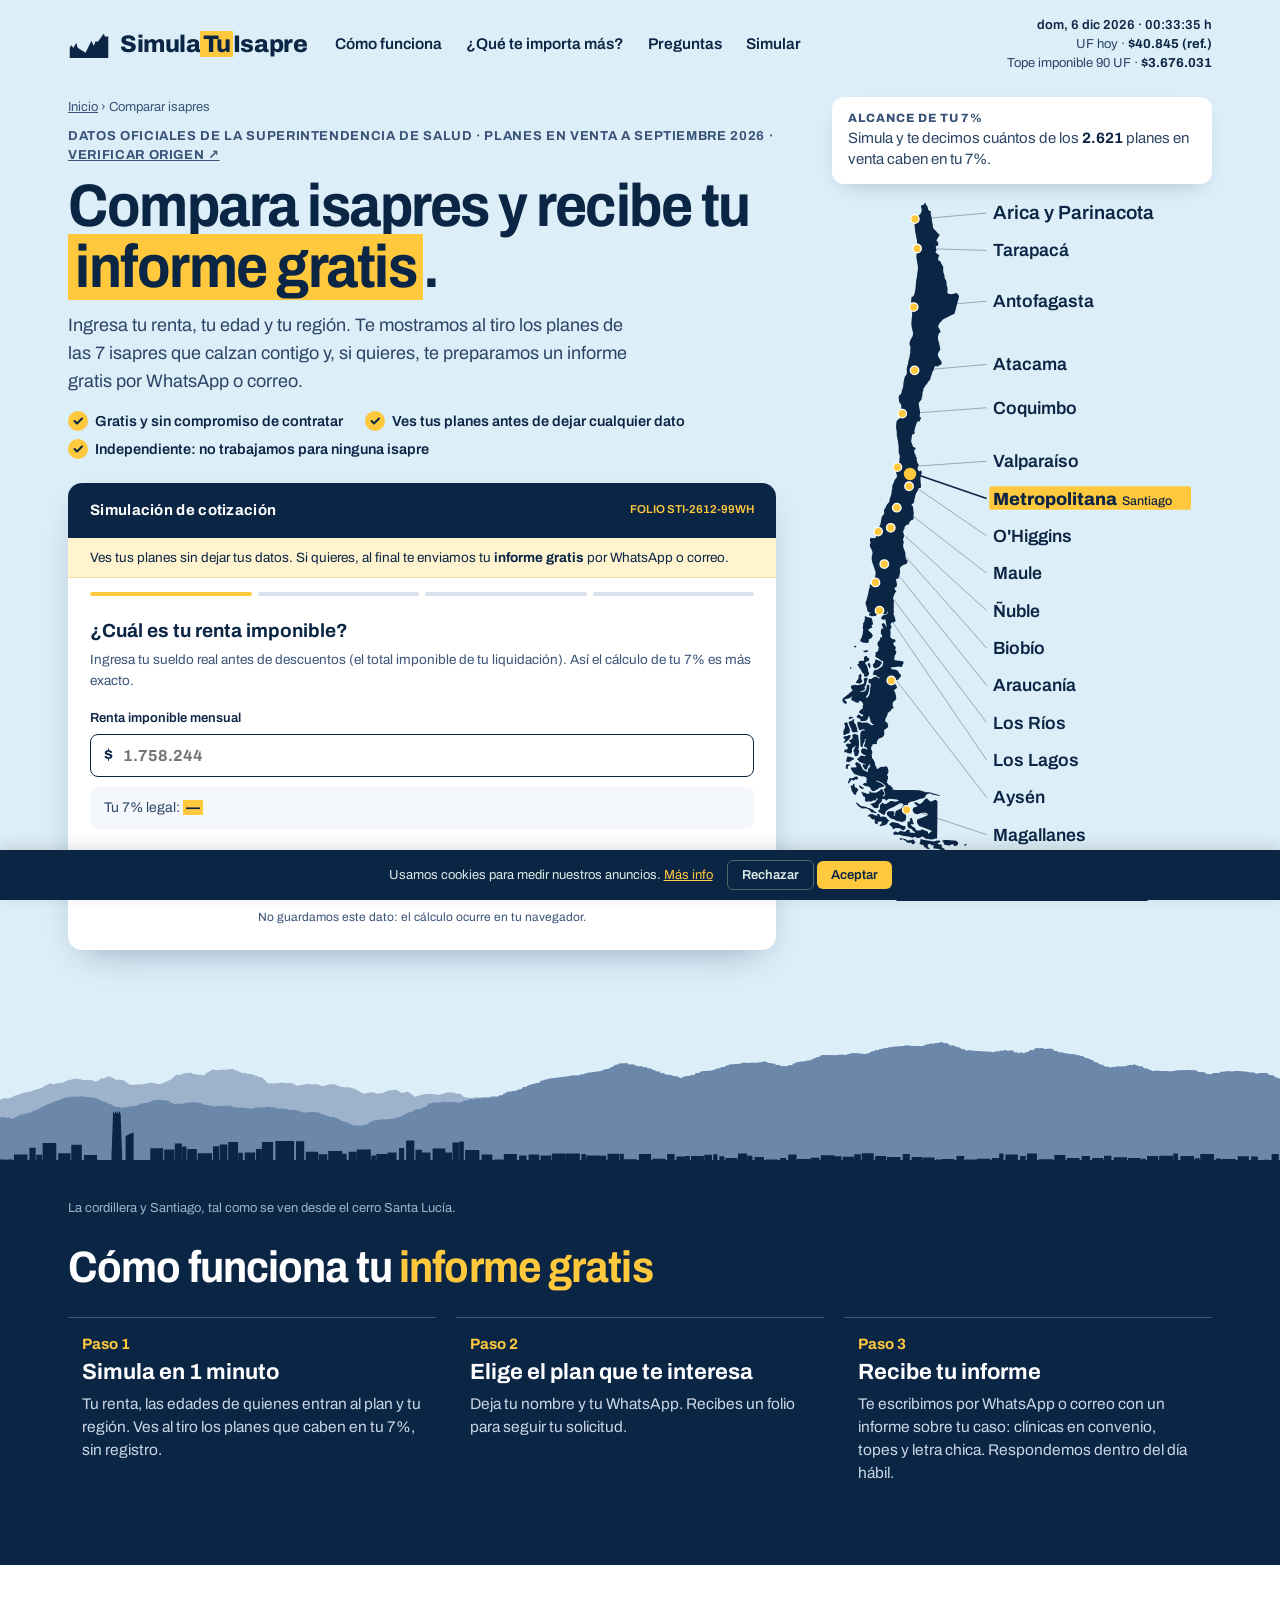
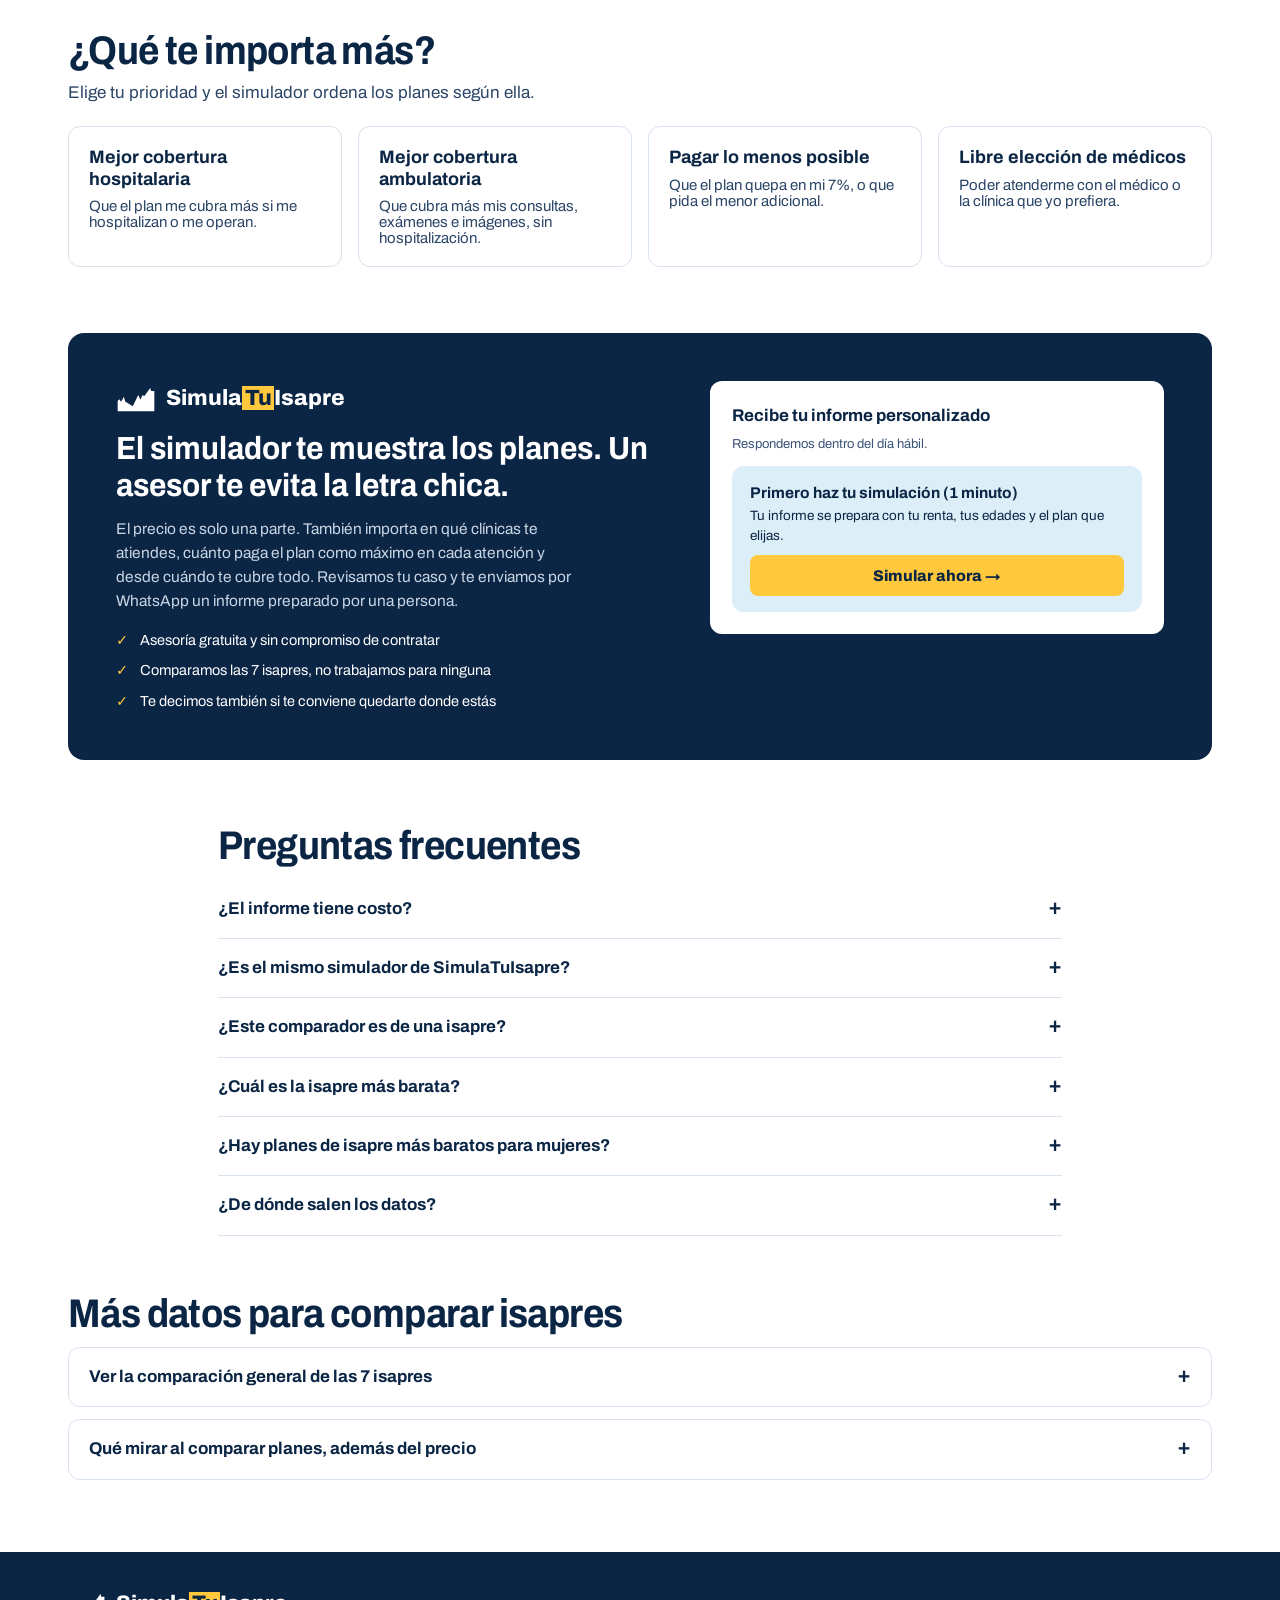
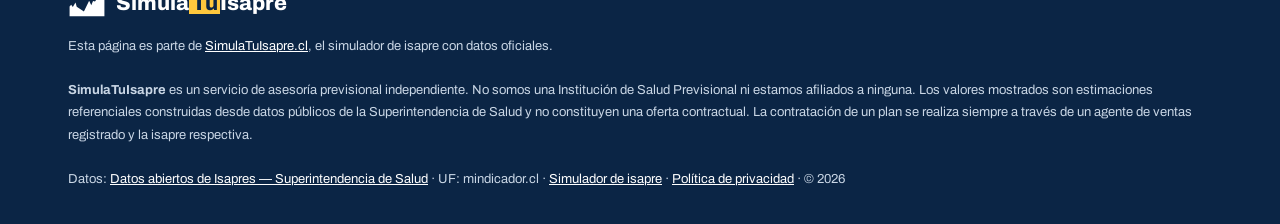
==== comparar-isapres/index.html @ 29fcbd52 "Add files via upload" ====
<!DOCTYPE html>
<html lang="es-CL">
<head>
<meta charset="UTF-8">
<meta name="viewport" content="width=device-width, initial-scale=1.0">
<title>Compara isapres y cotiza gratis: planes con tu sueldo real</title>
<meta name="description" content="Compara las 7 isapres en 1 minuto: ingresa tu renta, edad y región y ve al tiro tus planes, sin dejar tus datos. Si quieres, te enviamos un informe gratis.">
<meta name="robots" content="index, follow, max-image-preview:large">
<link rel="canonical" href="https://www.simulatuisapre.cl/comparar-isapres/">
<meta name="theme-color" content="#0B2545">
<link rel="icon" href="/favicon.ico?v=3" sizes="48x48">
<link rel="icon" type="image/svg+xml" href="/favicon.svg?v=3">
<link rel="icon" type="image/png" sizes="192x192" href="/icon-192.png?v=3">
<link rel="apple-touch-icon" href="/apple-touch-icon.png?v=3">
<link rel="manifest" href="/site.webmanifest">
<meta property="og:type" content="website">
<meta property="og:locale" content="es_CL">
<meta property="og:site_name" content="SimulaTuIsapre">
<meta property="og:url" content="https://www.simulatuisapre.cl/comparar-isapres/">
<meta property="og:title" content="Compara isapres y recibe tu informe gratis">
<meta property="og:description" content="Compara los planes de las 7 isapres con tu edad, región y renta. Informe gratis y sin compromiso, con datos oficiales de la Superintendencia de Salud.">
<meta property="og:image" content="https://www.simulatuisapre.cl/simulatuisapre-marca.png?v=7">
<meta property="og:image:width" content="1200">
<meta property="og:image:height" content="630">
<meta name="twitter:card" content="summary_large_image">
<meta name="twitter:title" content="Compara isapres y recibe tu informe gratis">
<meta name="twitter:description" content="Compara los planes de las 7 isapres con tu edad, región y renta. Informe gratis y sin compromiso, con datos oficiales de la Superintendencia de Salud.">
<meta name="twitter:image" content="https://www.simulatuisapre.cl/simulatuisapre-marca.png?v=7">
<script type="application/ld+json">{"@context":"https://schema.org","@graph":[
{"@type":"BreadcrumbList","itemListElement":[{"@type":"ListItem","position":1,"name":"Inicio","item":"https://www.simulatuisapre.cl/"},{"@type":"ListItem","position":2,"name":"Comparar isapres","item":"https://www.simulatuisapre.cl/comparar-isapres/"}]},
{"@type":"WebPage","name":"Compara isapres y recibe tu informe gratis","url":"https://www.simulatuisapre.cl/comparar-isapres/","inLanguage":"es-CL","datePublished":"2026-11-08","dateModified":"2026-11-08","isPartOf":{"@id":"https://www.simulatuisapre.cl/#web"},"publisher":{"@id":"https://www.simulatuisapre.cl/#org"}},
{"@type":"FAQPage","mainEntity":[{"@type": "Question", "name": "¿Es el mismo simulador de SimulaTuIsapre?", "acceptedAnswer": {"@type": "Answer", "text": "Sí. Esta página es parte de SimulaTuIsapre.cl y usa el mismo simulador, con los mismos datos oficiales. Puedes simular aquí mismo y pedir tu informe gratis."}}, {"@type": "Question", "name": "¿El informe tiene costo?", "acceptedAnswer": {"@type": "Answer", "text": "No. El informe y la asesoría son gratis y sin compromiso de contratar. También te decimos si te conviene quedarte en tu plan actual."}},{"@type": "Question", "name": "¿Este comparador es de una isapre?", "acceptedAnswer": {"@type": "Answer", "text": "No. Es un comparador independiente y ninguna isapre paga por aparecer mejor posicionada."}},{"@type": "Question", "name": "¿Cuál es la isapre más barata?", "acceptedAnswer": {"@type": "Answer", "text": "Depende de tu edad, tu grupo familiar y tu región. Por ley siempre pagas al menos tu 7%: lo útil es comparar qué plan te da más por ese monto, y eso lo calcula el simulador."}},{"@type": "Question", "name": "¿Hay planes de isapre más baratos para mujeres?", "acceptedAnswer": {"@type": "Answer", "text": "No. Desde abril de 2020, los planes nuevos usan una tabla de factores única que no distingue por sexo: una mujer y un hombre de la misma edad pagan lo mismo por el mismo plan (Circular IF/N°343, Superintendencia de Salud). Por eso el simulador no te pregunta tu sexo."}},{"@type": "Question", "name": "¿De dónde salen los datos?", "acceptedAnswer": {"@type": "Answer", "text": "De los datos abiertos de la Superintendencia de Salud. Solo contamos los planes individuales que hoy están en venta en las 7 isapres abiertas, y se actualizan solos una vez al mes."}}]}]}</script>
<link rel="preconnect" href="https://fonts.googleapis.com">
<link rel="preconnect" href="https://fonts.gstatic.com" crossorigin>
<link href="https://fonts.googleapis.com/css2?family=Archivo:wdth,wght@75..125,400..800&display=swap" rel="stylesheet">
<link rel="stylesheet" href="/simulador.css">
<style>
:root{
  --tinta:#0B2545; --papel:#F4F8FC; --linea:#D6E2EE; --verde:#0B2545; --verde-osc:#06172E;
  --sello:#6E4E00; --sello-bg:#FFF4CF; --gris:#3A5478; --ticket:#FFFFFF;
  --cielo:#DCEEF8; --sol:#FFC83D; --txt2:#2B4566;
  --mono:'Archivo',system-ui,sans-serif; --sans:'Archivo',system-ui,sans-serif; --disp:'Archivo',system-ui,sans-serif;
}
*{box-sizing:border-box;margin:0;padding:0}
html{scroll-behavior:smooth}
@media(prefers-reduced-motion:reduce){html{scroll-behavior:auto}*{transition:none!important}}
body{font-family:var(--sans);background:#fff;color:var(--tinta);line-height:1.55;font-size:16px;font-variant-numeric:tabular-nums}
a{color:var(--tinta)}
button{font-family:inherit;cursor:pointer}
:focus-visible{outline:3px solid var(--sol);outline-offset:2px;border-radius:4px}
mark{background:var(--sol);color:inherit;padding:0 .12em;box-decoration-break:clone;-webkit-box-decoration-break:clone}
.envoltura{max-width:1200px;margin:0 auto;padding:0 28px}
@media(max-width:600px){.envoltura{padding:0 18px}}

/* Cabecera */
.cielo{background:var(--cielo)}
header.top{display:flex;align-items:center;justify-content:space-between;gap:12px 28px;flex-wrap:wrap;padding-top:16px;padding-bottom:10px}
.logo{display:flex;align-items:center;gap:10px;text-decoration:none;color:var(--tinta);font-weight:800;font-size:24px;letter-spacing:-.02em}
.logo svg{width:42px;height:32px;flex:none}
.logo mark{padding:0 .1em}
nav.menu{display:flex;gap:24px;font-size:15.5px;font-weight:600}
nav.menu a{text-decoration:none}
nav.menu a:hover{text-decoration:underline;text-underline-offset:4px}
.uf-hoy{font-size:13px;color:var(--txt2);text-align:right;line-height:1.45}
.uf-hoy b{color:var(--tinta);font-weight:700}
@media(max-width:1100px){nav.menu{display:none}}
@media(max-width:520px){header.top{flex-wrap:nowrap;gap:8px}.logo{font-size:17px;gap:6px;flex:none}.logo svg{width:28px;height:21px}.uf-hoy{font-size:10.5px;white-space:nowrap;margin-left:auto;line-height:1.4}}

/* Portada de la página */
.hero{display:grid;grid-template-columns:minmax(0,1fr) 380px;grid-template-areas:"txt mapa" "sim mapa";gap:22px 56px;padding-top:14px;padding-bottom:10px;align-items:start}
.h-txt{grid-area:txt}.h-sim{grid-area:sim}.h-mapa{grid-area:mapa}
@media(max-width:900px){.hero{grid-template-columns:1fr;grid-template-areas:"txt" "sim" "mapa";gap:22px}}
.migas{font-size:13px;color:var(--gris);margin-bottom:10px}.migas a{color:var(--gris)}
.dato{font-size:13px;font-weight:700;letter-spacing:.05em;text-transform:uppercase;color:var(--gris);line-height:1.5}
.dato a{color:var(--gris)}
.hero h1{font-weight:700;font-stretch:90%;font-size:clamp(36px,5.2vw,60px);line-height:1.02;letter-spacing:-.025em;margin-top:10px}
.hero .sub{margin-top:14px;font-size:18px;color:var(--txt2);max-width:58ch}
.puntos{margin-top:14px;display:flex;flex-wrap:wrap;gap:6px 22px;font-size:14.5px;font-weight:600}
.puntos li{list-style:none;display:flex;gap:7px;align-items:center}
.puntos li::before{content:"";width:20px;height:20px;flex:none;border-radius:50%;background:var(--sol) no-repeat center/12px url("data:image/svg+xml,%3Csvg xmlns='http://www.w3.org/2000/svg' viewBox='0 0 24 24' fill='none' stroke='%230B2545' stroke-width='4' stroke-linecap='round' stroke-linejoin='round'%3E%3Cpath d='M5 12l5 5L20 7'/%3E%3C/svg%3E")}

/* Mapa */
.h-mapa{display:flex;flex-direction:column;gap:14px}
.mapa{display:block;width:100%;height:auto}
.mapa text{font-size:27px;font-weight:600;fill:var(--tinta)}
.mapa .ld{fill:none;stroke:var(--tinta);stroke-width:1.5;stroke-opacity:.35}
.mapa .dt{fill:var(--sol);stroke:#fff;stroke-width:2}
.mapa .mk{fill:var(--sol);opacity:0}
.mreg{cursor:pointer}
.mreg.on text{font-weight:800}
.mreg.on .mk{opacity:1}
.mreg.on .ld{stroke-opacity:1;stroke-width:2.5}
.mreg.on .dt{r:11;stroke:var(--tinta);stroke-width:3}
.mreg:focus{outline:none}.mreg:focus-visible .mk{opacity:1;fill:none;stroke:var(--tinta);stroke-width:3}
.mapa-pie{font:inherit;font-size:14px;font-weight:700;color:var(--tinta);text-align:center;background:none;border:0;cursor:pointer;display:block;margin:0 auto;padding:8px 14px;border-radius:999px;text-decoration:underline;text-underline-offset:4px;transition:background .15s ease,box-shadow .15s ease}
.mapa-pie:hover,.mapa-pie:focus-visible{background:var(--sol);box-shadow:0 0 0 4px rgba(255,200,61,.45);text-decoration:none}
@media(max-width:900px){.h-mapa{max-width:440px;width:100%;margin:6px auto 0}}

/* Alcance de tu 7% */
.alcance{width:100%;text-align:left;background:#fff;border:0;border-radius:12px;padding:14px 16px;display:flex;flex-direction:column;gap:3px;box-shadow:0 8px 22px -12px rgba(11,37,69,.35);color:var(--tinta);transition:transform .15s ease}
.alcance:hover{transform:translateY(-2px)}
.alcance small{font-size:12px;font-weight:800;letter-spacing:.08em;text-transform:uppercase;color:var(--gris)}
.alcance span{font-size:15px;line-height:1.4;color:var(--txt2)}
.alcance strong{color:var(--tinta)}
.alcance .grande{display:block;margin:2px 0 2px;font-size:30px;font-weight:800;line-height:1.1;color:var(--tinta)}
.alcance .grande mark{padding:0 .15em}

/* Simulador (archivo compartido): solo se le cambia la apariencia en esta página */
.ficha{border:0;box-shadow:0 14px 34px -16px rgba(11,37,69,.4);transition:transform .2s ease, box-shadow .2s ease}
.ficha:hover,.ficha:focus-within,.ficha.atencion{transform:translateY(-3px);box-shadow:0 0 0 3px var(--sol),0 20px 44px -18px rgba(11,37,69,.45)}
.ficha-head{background:var(--tinta)}
.ficha-head .folio{color:var(--sol);font-weight:600}
.aviso-informe{background:var(--sello-bg)!important;border-bottom-color:#F1DFA6!important}
.paso-dot.on{background:var(--sol)}
.ficha-body h2{font-size:19px}
input[type=text],input[type=tel],input[type=email],select{border-color:#B9CCE0}
input:focus,select:focus{border-color:var(--tinta);box-shadow:0 0 0 3px rgba(255,200,61,.6)}
.monto-input .peso{color:var(--tinta);font-weight:700}
.monto-input input{font-weight:700}
.calc-7{background:var(--papel);border:0;color:var(--txt2);font-size:14px}
.calc-7 b{color:var(--tinta);background:var(--sol);padding:0 .2em;font-weight:800}
.chip{border-color:#B9CCE0}
.guia-sim{display:none;margin:12px 22px 0;background:var(--sol);color:var(--tinta);font-weight:700;font-size:14.5px;border-radius:999px;padding:7px 14px}
.guia-sim.ver{display:block}
@keyframes latido{0%{box-shadow:0 0 0 16px rgba(255,200,61,0)}65%{box-shadow:0 0 0 2px rgba(255,200,61,.95)}100%{box-shadow:0 0 0 0 rgba(255,200,61,0)}}
.ficha .paso:not(.oculto) .btn-verde{animation:latido 1.8s ease-in-out infinite}
@media(hover:hover){.ficha .paso:not(.oculto) .btn-verde:hover{animation:none;box-shadow:0 0 0 4px var(--sol)}}

/* Todo lo que se puede tocar reacciona al pasar el mouse */
input[type=text],input[type=tel],input[type=email],select{transition:border-color .15s ease, box-shadow .15s ease, background .15s ease}
input[type=text]:hover,input[type=tel]:hover,input[type=email]:hover,select:hover{border-color:var(--tinta);background:#FFFBEA;box-shadow:0 0 0 3px rgba(255,200,61,.55)}
.chip{transition:background .15s ease, border-color .15s ease, transform .15s ease, box-shadow .15s ease}
.chip:hover{border-color:var(--tinta);background:#FFF4CF;transform:translateY(-2px);box-shadow:0 0 0 3px rgba(255,200,61,.55)}
.chip.on:hover{background:var(--tinta);color:#fff}
.btn{transition:transform .15s ease, box-shadow .15s ease, background .15s ease}
.btn:hover{transform:translateY(-2px)}
.btn-fantasma:hover{border-color:var(--tinta);color:var(--tinta);background:#FFF4CF}
.carga-row button:hover{background:#FDECEA;border-radius:6px}

/* Resultados */
#resultados{max-width:1200px;padding:8px 28px 40px}
.res-head h2{font-weight:700;font-stretch:90%}
.ticket{border-color:#C9D9EA}
.ticket{transition:transform .2s ease, box-shadow .2s ease}
.ticket:hover{transform:translateY(-4px);box-shadow:0 18px 40px -18px rgba(11,37,69,.45)}
.ticket.destacado{border:2px solid var(--tinta);box-shadow:0 0 0 4px var(--sol),0 18px 40px -16px rgba(11,37,69,.5)}
@keyframes realce{0%,100%{box-shadow:0 0 0 4px var(--sol),0 18px 40px -16px rgba(11,37,69,.5)}50%{box-shadow:0 0 0 11px rgba(255,200,61,.55),0 18px 40px -16px rgba(11,37,69,.5)}}
.ticket.destacado{animation:realce 1.6s ease-in-out 3}
.ticket.destacado .badge-top{font-size:12.5px;padding:5px 14px;box-shadow:0 2px 0 var(--tinta)}
.tk-cta .btn:hover{box-shadow:0 0 0 4px var(--sol)}
.ticket.destacado .tk-cta .btn{animation:latido 1.8s ease-in-out infinite}
.lead-form .btn-verde{animation:latido 1.8s ease-in-out infinite}
@media(hover:hover){.lead-form .btn-verde:hover,.sin-sim .btn-sim:hover{animation:none;box-shadow:0 0 0 4px var(--sol);transform:translateY(-2px)}}
.sin-sim .btn-sim{transition:transform .15s ease, box-shadow .15s ease}
.asesoria .marca-informe{display:flex;align-items:center;gap:10px;font-size:22px;font-weight:800;color:#fff;margin-bottom:16px}
.asesoria .marca-informe svg{width:40px;height:30px;flex:none}
.asesoria .marca-informe mark{color:var(--tinta)}
.ticket .badge-top{background:var(--sol);color:var(--tinta)}
.tag-7.dentro{background:var(--cielo);color:var(--tinta)}
.tk-precio .clp{font-weight:800}
.cordillera{display:block;width:100%;height:200px;margin-top:26px}
@media(max-width:600px){.cordillera{height:130px}}

/* Cómo funciona */
.azul{background:var(--tinta);color:#fff}
.azul .envoltura{padding-top:12px;padding-bottom:64px}
.foto-pie{font-size:13px;color:#9FB4CC}
.azul h2{font-weight:700;font-stretch:90%;font-size:clamp(30px,4vw,44px);line-height:1.05;letter-spacing:-.02em;margin-top:26px}
.azul h2 span{color:var(--sol)}
.como{display:grid;grid-template-columns:repeat(3,minmax(0,1fr));gap:20px;margin-top:26px}
@media(max-width:820px){.como{grid-template-columns:1fr;gap:6px}}
.como button{background:transparent;border:0;border-top:1px solid #3A5A82;color:#fff;text-align:left;padding:18px 14px 16px;border-radius:0 0 10px 10px;display:flex;flex-direction:column;gap:8px;transition:background .15s ease, transform .15s ease}
.como button:hover{background:rgba(255,255,255,.07);transform:translateY(-3px)}
.como button:hover b{text-decoration:underline;text-underline-offset:4px}
.como i{font-style:normal;font-size:15px;font-weight:700;color:var(--sol)}
.como b{font-size:22px}
.como p{font-size:15.5px;line-height:1.5;color:#C9D6E5}

/* Bloques */
.bloque{padding-top:64px;padding-bottom:10px}
.bloque h2,.faq h2,.mas h2{font-weight:700;font-stretch:90%;font-size:clamp(28px,3.4vw,40px);line-height:1.08;letter-spacing:-.015em}
.bloque .intro{color:var(--txt2);font-size:17px;margin-top:8px;margin-bottom:20px}
.prios{display:grid;grid-template-columns:repeat(4,minmax(0,1fr));gap:16px}
@media(max-width:980px){.prios{grid-template-columns:repeat(2,minmax(0,1fr))}}
@media(max-width:520px){.prios{grid-template-columns:1fr}}
.pr{background:#fff;border:1px solid var(--linea);border-radius:12px;padding:20px;text-align:left;color:var(--tinta);font-size:15px;display:flex;flex-direction:column;gap:8px;transition:border-color .15s, transform .15s}
.pr{cursor:pointer}
.pr:hover{border-color:var(--tinta);transform:translateY(-3px);box-shadow:0 0 0 3px rgba(255,200,61,.6),0 12px 26px -14px rgba(11,37,69,.4)}
.pr[aria-pressed="true"]{background:var(--tinta);border-color:var(--tinta);color:#fff}
.pr[aria-pressed="true"] span{color:#C9D6E5}
.pr b{font-size:18px;line-height:1.2}
.pr span{font-size:15px;color:var(--txt2)}
.asesoria{max-width:1200px;padding:0 28px;margin:56px auto 64px}
.asesoria-card{background:var(--tinta);color:#fff;align-items:start}
.asesoria h2{font-weight:700;font-stretch:92%}
.asesoria p{color:#C9D6E5}
.asesoria li::before{color:var(--sol)}
.sin-sim{background:var(--cielo);border:0;border-radius:12px;padding:16px 18px;color:var(--tinta)}
.sin-sim b{font-size:15.5px}
.sin-sim .btn-sim{background:var(--sol);color:var(--tinta);font-weight:800;animation:latido 1.8s ease-in-out infinite;font-size:15.5px;padding:12px 14px}
.sin-sim .btn-sim:hover{background:var(--sol)}
.folio-box{border-color:var(--tinta)}
.btn-link{color:var(--tinta)}
.faq{max-width:900px;margin:0 auto 56px;padding:0 28px}
.faq h2{margin-bottom:12px}
details{border-bottom:1px solid var(--linea);padding:16px 0}
summary{font-weight:700;font-size:17px;cursor:pointer;list-style:none;display:flex;justify-content:space-between;gap:12px}
summary::-webkit-details-marker{display:none}
summary::after{content:"+";color:var(--tinta);font-size:22px;line-height:1}
details[open] summary::after{content:"–"}
details p{margin-top:10px;font-size:15.5px;color:var(--txt2);max-width:70ch}
.mas{max-width:1200px;margin:0 auto 72px;padding:0 28px}
.mas details{background:#fff;border:1px solid var(--linea);border-radius:12px;padding:16px 20px;margin-top:12px}
.mas details[open] summary{margin-bottom:12px}
.mas details p{max-width:none}
.tabla-wrap{overflow-x:auto;border:1px solid var(--linea);border-radius:10px}
.tabla-wrap table{border-collapse:collapse;width:100%;min-width:760px;font-size:15px}
.tabla-wrap th,.tabla-wrap td{padding:12px 13px;text-align:left;border-bottom:1px solid var(--linea);vertical-align:top}
.tabla-wrap thead th{font-size:12px;font-weight:700;letter-spacing:.05em;text-transform:uppercase;color:var(--gris);background:var(--papel)}
.tabla-wrap tbody th{font-weight:700;position:sticky;left:0;background:#fff;z-index:1}
.tabla-wrap thead th:first-child{position:sticky;left:0;z-index:2}
.tabla-wrap tbody tr:last-child th,.tabla-wrap tbody tr:last-child td{border-bottom:0}
.tabla-wrap td.num{white-space:nowrap;font-weight:600}
.tabla-wrap td[data-k=tipos]{font-size:13.5px;color:var(--txt2)}
.t-clp{display:block;font-size:12px;color:var(--gris);font-weight:500}
.nota{font-size:14px;color:var(--gris);margin-top:12px}
.aviso-7{background:var(--sello-bg);color:var(--tinta);border-radius:10px;padding:12px 14px;font-size:14.5px;margin-top:14px}
.verifica{margin-top:18px;padding-top:16px;border-top:1px dashed var(--linea)}
.verifica-btns{margin:12px 0 4px;display:flex;flex-wrap:wrap;gap:10px;align-items:center}
.btn-csv{background:var(--tinta);color:#fff;border:0;border-radius:9px;padding:11px 16px;font-weight:700;font-size:15px}
.btn-fuente{font-weight:700;font-size:15px;text-decoration:none;border:2px solid var(--tinta);border-radius:9px;padding:9px 14px}
.criterios{display:grid;grid-template-columns:repeat(auto-fit,minmax(220px,1fr));gap:12px}
.criterios div{background:var(--papel);border-radius:10px;padding:14px}
.criterios b{display:block;margin-bottom:4px;font-size:15.5px}
.criterios p{font-size:14.5px;color:var(--txt2);margin:0}
footer{background:var(--tinta);color:#C9D6E5;font-size:13px;padding:34px 0;line-height:1.7}
footer .inner{max-width:1200px;margin:0 auto;padding:0 28px}
footer .marca{display:flex;align-items:center;gap:10px;font-size:21px;font-weight:800;color:#fff;margin-bottom:14px}
footer .marca svg{width:38px;height:29px}
footer .marca mark{color:var(--tinta)}
footer a{color:#fff}
.cookies .ck-si{background:var(--sol);color:var(--tinta)}
.cookies a{color:var(--sol)}

header.top{flex-wrap:nowrap}
.uf-hoy{margin-left:auto;flex:none}
.logo{flex:none}
@media(max-width:345px){.logo{font-size:15px;gap:5px}.logo svg{width:24px;height:18px}.uf-hoy{font-size:9.5px}}

/* Llamados a empezar */
.ficha.espera-renta .paso[data-paso="1"] .btn-verde{animation:none}
.ficha input.llamar{animation:latido 1.8s ease-in-out infinite;border-color:var(--tinta)}
.mreg text{transform-box:fill-box;transform-origin:left center}
.mapa-pie{animation:latido 1.8s ease-in-out infinite}
@media(hover:hover){.mapa-pie:hover{animation:none}}
.pr:active{border-color:var(--tinta);box-shadow:0 0 0 3px rgba(255,200,61,.6),0 12px 26px -14px rgba(11,37,69,.4)}
</style>
</head>
<body>

<div class="cielo">
<header class="top envoltura">
  <a class="logo" href="/" aria-label="SimulaTuIsapre, inicio"><svg aria-hidden="true" focusable="false" viewBox="0 0 48 36"><path d="M2.0 21.7 L4.0 19.5 L6.1 22.5 L9.5 16.6 L11.0 22.2 L20.1 28.0 L26.7 14.4 L29.4 20.1 L31.6 14.8 L34.1 15.5 L41.0 6.0 L42.1 9.5 L46.0 9.5 L46 34 L2 34 Z" fill="#0B2545"/></svg><span>Simula<mark>Tu</mark>Isapre</span></a>
  <nav class="menu" aria-label="Principal">
    <a href="#como">Cómo funciona</a>
    <a href="#importa">¿Qué te importa más?</a>
    <a href="#preguntas">Preguntas</a>
    <a href="#simulador" data-ir="simular">Simular</a>
  </nav>
  <div class="uf-hoy"><span id="fechaHoy" style="display:block;color:var(--tinta);font-weight:600"></span><span id="ufLabel">UF hoy</span> · <b id="ufValor">cargando…</b><span id="topeHoy" style="display:block">Tope imponible 90 UF</span></div>
</header>

<section class="hero envoltura">
  <div class="h-txt">
    <nav class="migas" aria-label="Ubicación"><a href="/">Inicio</a> › Comparar isapres</nav>
    <p class="dato">Datos oficiales de la Superintendencia de Salud · planes en venta a <span class="periodo-dyn"><!--AUTO:periodo-->septiembre 2026<!--/AUTO:periodo--></span> · <a href="https://www.superdesalud.gob.cl/tax-biblioteca-digital/datos-abiertos-de-isapres-6988/" target="_blank" rel="noopener">verificar origen ↗</a></p>
    <h1>Compara isapres y recibe tu <mark>informe gratis</mark>.</h1>
    <p class="sub">Ingresa tu renta, tu edad y tu región. Te mostramos al tiro los planes de las 7 isapres que calzan contigo y, si quieres, te preparamos un informe gratis por WhatsApp o correo.</p>
    <ul class="puntos">
      <li>Gratis y sin compromiso de contratar</li>
      <li>Ves tus planes antes de dejar cualquier dato</li>
      <li>Independiente: no trabajamos para ninguna isapre</li>
    </ul>
  </div>
  <div class="h-sim">
    <!-- Simulador: lo dibuja /simulador.js (el mismo de la portada) -->
    <div data-sti="ficha"></div>
  </div>
  <aside class="h-mapa" aria-label="Tu región">
    <button type="button" class="alcance" id="alcance" data-ir="simular">
      <small>Alcance de tu 7%</small>
      <span id="alcanceTxt">Simula y te decimos cuántos de los <strong id="nPlanes"><!--AUTO:total-->2.621<!--/AUTO:total--></strong> planes en venta caben en tu 7%.</span>
    </button>
    <svg class="mapa" viewBox="-10 0 580 1010" role="group" aria-label="Mapa de Chile: elige tu región"><path d="M114.3 28.6 L115.1 28.3 L117.0 28.1 L119.1 28.1 L121.6 27.0 L124.3 25.0 L126.1 22.0 L126.9 19.3 L126.9 17.0 L126.1 14.0 L125.9 11.9 L126.8 10.9 L129.3 10.5 L131.3 8.5 L132.9 6.8 L133.2 9.7 L136.0 13.7 L136.9 18.1 L137.5 18.7 L141.4 20.9 L141.5 21.4 L140.9 22.3 L140.3 23.3 L140.7 24.9 L141.4 26.9 L141.7 28.9 L142.1 30.9 L142.5 33.9 L142.8 36.7 L143.8 40.7 L144.0 43.3 L144.0 44.8 L144.7 46.3 L146.2 48.0 L148.3 49.8 L149.9 51.9 L151.1 53.3 L152.6 54.5 L153.7 55.5 L154.2 56.3 L154.3 56.9 L153.8 57.4 L152.0 60.2 L149.5 64.3 L149.5 64.9 L152.0 67.9 L152.3 69.1 L152.3 70.7 L151.5 72.8 L148.9 73.4 L148.3 74.0 L148.3 74.6 L148.9 75.5 L148.8 77.5 L149.7 79.7 L149.2 80.4 L148.3 81.4 L148.2 82.4 L148.5 83.5 L149.6 84.4 L153.6 87.5 L153.9 87.9 L153.8 88.3 L152.3 90.3 L152.1 91.6 L152.2 93.7 L152.4 95.1 L152.9 95.6 L154.9 96.3 L157.4 101.0 L159.8 105.4 L159.7 109.2 L160.0 113.7 L161.5 117.2 L161.7 120.0 L162.2 123.2 L164.0 125.1 L164.8 128.9 L164.9 130.9 L164.8 132.3 L166.2 136.4 L166.4 140.0 L166.1 142.6 L166.1 144.0 L166.3 145.0 L167.5 145.9 L168.0 146.5 L169.8 146.7 L172.4 146.8 L176.9 145.8 L180.3 145.0 L184.1 149.6 L182.5 156.0 L179.8 166.1 L177.8 173.9 L177.4 174.9 L177.0 176.5 L172.6 178.7 L166.1 181.9 L162.8 183.6 L158.7 185.8 L157.7 187.6 L156.5 188.5 L155.2 189.8 L154.6 191.1 L153.4 192.0 L152.3 195.0 L152.3 197.4 L153.0 199.0 L154.3 199.7 L154.6 201.6 L155.0 202.9 L155.9 204.0 L155.7 204.8 L155.0 205.5 L153.6 205.8 L152.7 207.8 L151.7 212.5 L151.5 214.2 L152.7 218.5 L153.3 220.9 L155.1 229.3 L155.3 231.6 L153.0 234.8 L152.0 236.8 L151.7 238.5 L151.7 239.8 L151.9 241.1 L153.9 245.0 L156.2 248.6 L157.3 250.4 L157.3 252.9 L156.7 254.3 L155.5 254.9 L152.8 255.8 L151.7 257.2 L150.4 257.5 L149.3 256.3 L148.0 256.6 L146.5 257.6 L145.9 260.0 L144.5 264.1 L143.3 265.3 L142.5 268.4 L140.9 272.9 L140.1 275.7 L139.7 277.6 L138.2 278.9 L136.3 281.4 L134.9 283.9 L134.4 284.6 L133.3 284.8 L132.5 287.0 L129.9 290.4 L129.2 294.2 L128.3 296.3 L128.1 300.0 L126.6 306.8 L126.4 308.3 L124.9 309.5 L122.9 312.1 L122.3 314.0 L123.2 319.8 L124.3 325.6 L124.4 328.3 L123.9 332.0 L123.7 333.6 L124.4 334.3 L125.6 334.7 L126.0 336.2 L125.1 337.1 L124.7 338.9 L123.7 340.9 L120.7 341.7 L119.7 341.0 L119.4 341.6 L119.5 343.0 L118.9 344.7 L117.3 349.2 L116.3 353.3 L115.7 355.1 L115.9 356.6 L116.4 357.4 L116.5 358.2 L115.6 359.2 L114.9 360.7 L114.0 361.0 L113.1 360.5 L112.2 361.5 L112.0 363.4 L111.5 365.9 L111.2 368.7 L110.8 372.4 L112.1 374.9 L113.6 379.5 L114.8 380.6 L116.1 380.5 L117.1 381.4 L117.6 382.5 L116.9 384.4 L115.5 384.7 L115.4 385.8 L115.8 388.2 L116.3 390.5 L117.5 391.7 L118.1 394.8 L119.4 395.9 L119.2 399.9 L120.5 404.6 L121.8 406.0 L122.4 406.6 L122.0 408.7 L120.9 410.3 L120.7 412.9 L121.1 414.8 L122.4 416.7 L123.5 416.9 L125.0 416.1 L126.5 417.0 L126.8 418.5 L127.0 420.0 L126.1 421.8 L125.2 425.2 L125.0 428.6 L125.3 433.8 L125.7 437.8 L125.8 440.3 L125.9 441.4 L125.3 442.2 L123.9 442.6 L122.8 442.8 L121.8 443.4 L121.5 444.7 L120.8 446.8 L119.9 448.4 L118.5 450.7 L117.6 453.1 L116.9 454.7 L117.0 455.7 L116.4 457.8 L115.9 459.6 L114.8 465.4 L113.3 466.6 L112.1 467.2 L111.5 468.0 L111.9 469.6 L113.2 470.1 L113.6 471.4 L113.5 473.4 L114.3 475.2 L114.2 477.4 L115.0 481.7 L114.3 484.4 L114.6 486.8 L114.5 489.2 L113.5 491.1 L111.3 491.4 L110.1 493.1 L108.0 495.0 L107.8 496.5 L107.5 497.8 L106.6 498.3 L105.4 498.3 L104.3 498.5 L102.8 500.3 L101.2 501.2 L100.8 502.6 L101.0 504.3 L100.1 505.4 L99.1 507.4 L98.4 509.5 L99.1 511.5 L99.8 515.1 L99.9 516.6 L99.0 519.5 L98.2 521.4 L99.0 523.8 L99.6 525.2 L99.0 528.1 L98.5 530.0 L98.9 533.4 L100.4 537.3 L101.8 540.7 L102.0 544.6 L102.3 547.8 L103.0 551.2 L104.4 552.5 L105.5 553.7 L105.2 555.3 L104.5 557.3 L103.3 558.8 L100.6 559.3 L98.3 560.6 L96.5 561.6 L95.1 562.7 L94.1 563.9 L93.6 565.2 L94.0 571.0 L93.7 573.1 L92.8 576.1 L91.9 578.5 L91.6 579.2 L91.5 580.3 L91.3 581.3 L90.3 581.5 L88.9 581.1 L88.2 581.3 L87.6 582.1 L88.1 584.0 L88.6 587.3 L89.3 588.7 L89.1 589.8 L88.8 592.1 L87.9 594.1 L86.7 594.1 L85.9 594.8 L85.6 596.2 L85.9 598.0 L87.5 599.4 L88.1 600.3 L87.8 601.5 L86.6 602.0 L85.9 603.0 L85.2 605.2 L84.2 607.7 L83.2 609.6 L83.1 612.1 L84.5 614.8 L84.3 617.5 L84.2 625.2 L84.1 627.8 L84.5 632.2 L84.0 633.4 L83.7 634.5 L85.0 637.7 L86.6 642.8 L87.0 644.8 L86.8 646.2 L84.7 647.4 L83.0 647.9 L82.0 647.1 L81.3 647.4 L80.5 648.9 L79.6 650.1 L79.3 651.4 L80.3 652.9 L80.8 655.9 L79.7 657.2 L78.9 658.6 L79.2 660.5 L79.5 663.8 L78.9 669.3 L79.8 671.3 L80.7 672.3 L83.9 673.4 L86.3 673.9 L87.0 675.8 L86.7 677.3 L85.5 678.0 L83.8 678.6 L83.8 681.0 L85.3 683.3 L87.0 684.9 L87.3 686.4 L87.2 687.9 L86.1 689.2 L87.7 691.9 L88.4 693.8 L87.7 695.2 L86.6 697.3 L85.7 698.4 L85.7 699.5 L85.3 701.9 L85.2 704.2 L85.5 705.6 L95.7 706.6 L98.0 707.1 L99.3 708.4 L99.1 710.2 L97.8 712.0 L97.0 715.4 L95.0 716.0 L93.0 715.1 L90.9 715.4 L89.0 715.6 L86.3 715.7 L82.7 716.2 L80.5 715.7 L80.4 716.9 L81.0 719.1 L85.7 719.8 L90.1 721.1 L91.5 723.4 L93.3 726.0 L95.1 727.6 L95.2 730.2 L92.3 733.0 L91.9 734.9 L88.1 735.5 L87.1 736.7 L86.5 740.4 L87.0 743.4 L88.4 744.4 L89.4 746.4 L88.3 748.7 L85.8 750.3 L84.4 751.8 L85.3 753.0 L86.4 754.9 L86.7 755.9 L87.4 758.7 L88.1 762.6 L88.0 764.5 L87.3 766.0 L84.8 768.2 L83.1 769.2 L82.7 772.0 L82.6 774.0 L82.8 775.9 L83.9 777.4 L83.8 778.8 L82.3 779.2 L81.0 779.9 L79.7 782.5 L76.1 785.2 L74.8 786.4 L74.9 788.5 L73.4 791.4 L72.2 794.0 L71.2 796.4 L71.4 798.9 L73.5 800.0 L75.1 802.5 L75.9 805.6 L74.6 809.1 L71.6 810.5 L69.9 812.0 L69.4 813.1 L69.9 816.8 L69.7 818.6 L69.3 820.2 L68.5 821.5 L66.9 822.9 L64.1 824.1 L61.7 825.0 L60.7 826.0 L59.4 828.1 L58.3 830.5 L58.6 833.4 L51.9 833.8 L51.5 835.9 L50.0 837.7 L49.6 840.8 L51.0 843.7 L51.7 846.3 L50.5 849.3 L51.0 852.4 L51.1 854.9 L53.4 857.6 L55.0 861.0 L55.7 863.9 L56.2 866.1 L56.8 867.5 L57.8 869.0 L58.2 870.8 L59.7 871.4 L62.3 869.7 L64.1 868.6 L65.4 868.2 L69.1 868.4 L71.4 867.4 L72.4 867.5 L73.8 868.1 L74.9 869.3 L75.7 872.1 L76.2 875.3 L75.6 878.5 L74.5 879.2 L74.1 880.1 L74.5 882.0 L75.7 883.4 L75.6 885.4 L74.3 889.8 L73.5 891.7 L75.0 893.7 L76.3 895.6 L79.0 896.9 L81.3 898.9 L82.8 900.5 L82.4 902.7 L83.5 903.3 L87.7 903.4 L93.8 903.4 L103.5 903.6 L112.9 903.7 L123.6 903.8 L128.7 905.6 L133.3 907.1 L139.1 907.1 L144.9 909.0 L149.2 910.2 L151.7 910.7 L154.4 911.2 L154.7 912.9 L143.2 910.4 L140.6 909.1 L138.4 908.9 L134.2 910.6 L131.8 914.6 L130.6 915.7 L127.7 916.7 L124.7 917.0 L114.8 920.8 L111.3 921.1 L108.9 922.1 L106.5 923.6 L105.6 926.7 L106.0 928.6 L103.3 935.5 L102.7 939.3 L102.6 941.3 L103.4 944.4 L102.4 949.9 L100.6 951.1 L96.2 952.6 L93.2 951.5 L88.1 950.5 L84.5 948.4 L79.8 946.9 L78.3 946.0 L74.1 941.9 L73.7 940.5 L73.4 938.7 L75.6 936.2 L76.8 936.0 L80.2 936.1 L83.0 935.7 L84.9 937.0 L85.4 940.0 L84.6 941.5 L83.8 942.5 L84.1 943.2 L86.1 942.2 L87.2 935.6 L94.1 932.4 L96.4 930.5 L98.7 927.5 L99.0 926.7 L99.2 925.6 L97.7 924.7 L94.4 923.5 L83.9 929.6 L79.2 931.3 L76.2 933.0 L72.5 936.2 L71.8 937.2 L71.0 939.3 L70.6 941.6 L67.0 940.5 L61.4 937.2 L60.3 935.9 L61.4 934.2 L63.1 932.8 L63.2 927.9 L63.6 926.3 L64.8 924.9 L66.9 923.4 L68.0 923.1 L68.9 923.7 L69.0 924.9 L72.6 924.8 L79.4 920.5 L82.3 920.4 L86.0 921.4 L90.2 920.8 L91.0 920.3 L91.9 919.3 L88.7 918.2 L85.7 917.6 L77.2 917.1 L75.4 917.6 L72.9 919.9 L72.1 919.3 L71.5 918.2 L68.6 917.4 L67.3 917.5 L65.9 918.6 L66.2 920.3 L65.4 922.1 L62.8 923.9 L61.0 926.8 L61.0 929.0 L60.9 930.2 L60.2 930.8 L58.9 931.5 L54.4 931.0 L51.9 928.7 L51.0 927.1 L48.1 925.4 L54.3 923.2 L56.4 922.0 L58.4 919.3 L59.9 917.5 L58.8 916.3 L57.6 916.3 L57.7 918.2 L56.4 919.8 L53.5 919.1 L49.4 921.4 L46.8 920.8 L42.6 921.5 L40.6 920.2 L40.1 918.6 L40.9 916.9 L40.1 914.1 L39.0 913.4 L37.8 913.5 L37.3 911.8 L36.0 908.9 L35.4 908.1 L34.8 906.7 L35.5 906.3 L36.9 906.7 L38.1 907.6 L40.1 907.7 L44.3 909.7 L46.0 909.2 L47.0 908.8 L47.3 907.2 L47.3 905.6 L48.1 905.6 L50.5 907.6 L52.0 907.4 L54.7 907.9 L56.0 907.7 L58.6 907.0 L62.5 904.8 L64.6 902.6 L65.6 902.3 L66.8 902.6 L67.6 903.2 L67.6 904.8 L68.5 906.2 L69.8 907.4 L70.2 908.8 L69.9 910.2 L67.6 912.2 L67.2 912.9 L68.0 913.6 L68.9 913.3 L70.2 912.3 L70.9 910.9 L71.1 910.2 L71.2 909.2 L71.1 908.0 L69.3 904.6 L69.1 903.8 L69.1 902.2 L71.1 900.8 L71.7 899.6 L71.8 897.5 L70.7 896.0 L66.3 892.5 L58.8 889.0 L57.9 889.4 L57.3 890.0 L58.0 890.5 L59.0 890.7 L65.7 893.6 L67.4 895.2 L68.6 895.7 L69.9 896.8 L69.6 898.4 L62.8 900.0 L57.5 903.4 L53.5 905.4 L50.8 904.7 L49.4 902.6 L48.0 899.9 L45.9 898.3 L44.8 898.4 L43.8 898.1 L43.0 897.3 L41.4 898.0 L37.9 896.1 L36.8 895.3 L39.5 892.6 L42.3 893.7 L43.0 886.2 L42.1 884.5 L38.4 882.7 L36.6 882.9 L34.1 882.7 L32.4 881.8 L30.5 881.5 L28.9 881.0 L26.7 879.8 L24.2 879.2 L20.7 874.5 L19.3 872.0 L18.5 869.3 L23.7 869.3 L26.8 868.8 L27.6 867.7 L26.5 865.5 L25.0 863.8 L26.1 862.2 L27.7 861.0 L29.3 861.5 L33.4 864.3 L34.1 866.1 L37.0 871.8 L37.7 872.3 L38.0 872.9 L44.0 876.0 L44.8 876.0 L44.5 873.3 L46.2 869.7 L47.9 868.5 L48.7 868.5 L48.8 867.9 L47.2 866.4 L48.0 864.4 L47.4 864.3 L46.0 865.6 L43.1 872.0 L41.3 873.1 L38.9 870.2 L37.5 868.2 L36.8 867.5 L37.1 864.2 L41.9 864.9 L40.2 863.8 L34.6 861.9 L33.2 861.0 L32.2 860.7 L30.3 858.5 L28.0 856.6 L32.0 853.3 L34.0 850.9 L40.5 852.2 L41.7 851.5 L40.6 849.7 L39.4 850.3 L37.4 849.2 L34.2 846.0 L34.3 844.3 L34.9 841.3 L36.2 840.7 L38.8 840.0 L41.8 841.0 L43.1 841.8 L44.2 841.4 L43.1 839.2 L41.1 838.4 L38.9 836.8 L39.2 835.0 L39.9 833.5 L40.4 831.9 L40.8 829.7 L40.6 828.0 L41.2 827.2 L42.2 826.8 L42.2 826.1 L40.3 826.3 L39.6 828.5 L39.4 830.5 L38.0 832.1 L37.4 833.9 L37.1 836.1 L36.3 838.6 L34.7 837.7 L33.7 836.7 L33.4 836.0 L33.5 834.7 L33.1 826.8 L33.0 820.2 L33.9 815.1 L36.2 813.0 L37.3 812.4 L38.2 812.7 L39.7 812.7 L40.7 812.0 L37.4 810.7 L35.3 811.4 L33.9 812.4 L31.2 811.7 L30.6 809.0 L29.1 806.7 L28.8 803.8 L28.9 799.6 L32.7 799.9 L35.7 800.8 L43.9 800.7 L50.5 804.8 L53.5 804.2 L53.4 803.4 L51.1 802.4 L49.7 800.1 L48.9 799.4 L48.5 798.1 L48.4 796.5 L46.7 790.6 L46.0 790.8 L45.4 792.8 L44.0 796.1 L42.1 797.8 L39.1 798.4 L36.2 798.8 L33.7 798.2 L33.1 796.8 L33.2 795.2 L32.1 794.4 L29.2 793.7 L28.4 793.3 L27.5 791.9 L28.8 789.7 L29.9 788.4 L31.3 788.6 L32.6 789.2 L34.3 790.9 L35.9 791.3 L37.8 789.9 L38.1 789.0 L37.0 788.4 L35.9 788.2 L34.2 787.4 L31.0 784.8 L32.6 782.1 L36.5 779.0 L37.6 778.3 L36.6 775.8 L37.8 772.9 L36.6 770.6 L34.5 768.1 L31.6 767.5 L31.0 768.3 L30.9 769.3 L31.3 770.1 L31.0 770.6 L30.4 770.6 L26.7 770.1 L24.3 768.4 L20.3 766.9 L19.7 765.7 L19.3 763.9 L20.7 760.9 L20.0 760.9 L17.4 763.2 L13.5 764.4 L10.6 764.8 L9.3 765.8 L8.8 766.5 L9.6 767.0 L11.3 767.1 L12.5 770.0 L12.2 771.1 L11.6 771.9 L10.2 772.0 L7.4 770.0 L5.9 767.8 L5.9 765.9 L6.9 763.5 L11.4 760.2 L12.7 758.8 L15.3 757.2 L18.9 753.7 L21.9 751.8 L20.4 750.1 L18.9 747.7 L19.0 744.3 L25.2 743.0 L28.0 743.6 L31.4 743.5 L33.3 742.7 L34.7 742.5 L37.6 741.5 L38.9 740.2 L39.2 739.2 L39.2 738.4 L38.8 737.3 L38.4 734.5 L38.9 733.6 L40.1 732.5 L41.8 732.1 L42.5 732.2 L44.5 733.2 L44.1 734.7 L43.3 736.4 L41.7 743.3 L40.9 744.9 L39.6 746.2 L40.5 749.1 L39.2 751.0 L33.6 753.1 L32.8 753.3 L33.2 754.0 L36.5 753.8 L39.0 753.4 L41.5 751.6 L42.3 748.9 L43.4 743.6 L44.7 742.9 L46.3 742.7 L47.1 743.9 L46.9 746.7 L46.9 749.4 L44.8 757.4 L42.2 760.6 L41.9 761.5 L42.0 762.5 L44.0 762.3 L45.6 760.6 L46.7 758.4 L47.8 755.3 L47.7 753.1 L48.0 751.7 L48.5 747.2 L49.2 745.0 L49.2 741.8 L47.8 740.6 L45.9 739.9 L45.4 737.9 L46.4 734.1 L50.1 734.2 L53.6 731.6 L55.9 730.6 L57.2 730.8 L61.8 733.3 L62.7 733.4 L62.6 732.4 L61.9 731.8 L60.1 731.0 L56.7 728.2 L52.3 727.8 L53.1 724.3 L53.9 721.0 L56.1 720.6 L59.8 719.5 L66.7 714.7 L67.9 711.0 L68.3 706.9 L64.9 705.9 L61.3 703.2 L58.5 701.8 L55.9 700.0 L56.4 697.3 L56.8 692.9 L60.0 692.0 L61.4 686.0 L59.3 681.4 L59.8 678.0 L62.6 675.1 L63.1 673.1 L63.9 670.9 L66.3 670.6 L66.4 669.4 L66.2 667.2 L64.5 664.6 L64.5 661.0 L66.0 656.7 L68.4 657.0 L68.9 656.9 L67.2 654.3 L65.8 651.4 L66.0 650.3 L67.4 649.3 L68.9 648.8 L70.6 650.2 L73.0 654.9 L73.4 653.7 L72.4 649.0 L71.6 643.1 L69.1 643.9 L66.7 643.5 L65.8 642.5 L65.0 641.2 L65.8 639.6 L66.6 638.4 L68.3 636.9 L71.9 636.4 L74.5 634.5 L75.3 630.6 L74.5 631.0 L73.1 634.4 L70.7 635.6 L69.5 635.4 L68.1 634.7 L65.4 631.8 L63.8 631.1 L62.3 631.0 L61.1 631.7 L57.8 637.0 L56.4 637.9 L50.7 638.3 L48.6 637.7 L46.3 636.9 L46.6 635.6 L47.3 634.2 L48.6 633.5 L48.6 632.7 L46.8 632.5 L44.8 631.1 L43.8 629.2 L43.4 625.9 L41.6 620.7 L41.2 616.9 L42.5 614.3 L45.3 603.8 L46.2 598.4 L47.7 593.7 L47.6 590.6 L51.5 587.8 L53.0 586.1 L56.2 576.6 L56.7 571.4 L51.5 555.8 L50.7 552.8 L50.5 549.1 L51.7 543.0 L51.8 540.6 L50.8 537.3 L47.8 531.8 L47.8 529.0 L49.0 526.1 L47.8 522.5 L48.4 520.2 L49.0 518.5 L53.7 519.4 L55.8 519.0 L56.9 517.9 L57.8 515.0 L58.3 510.4 L58.5 508.4 L58.9 505.5 L61.2 504.3 L62.0 501.6 L63.9 497.8 L65.9 487.0 L67.9 484.4 L69.8 481.4 L69.1 476.8 L70.3 474.7 L71.5 473.2 L72.5 470.5 L73.9 467.9 L77.3 464.1 L78.1 459.5 L80.7 451.6 L81.2 446.5 L82.0 443.1 L81.8 439.9 L83.4 436.0 L84.8 432.7 L85.3 430.9 L88.7 426.6 L89.3 423.1 L88.1 420.8 L88.1 417.1 L87.1 412.1 L89.3 410.2 L90.2 408.8 L93.1 400.7 L92.9 397.6 L93.7 393.7 L91.8 389.0 L91.6 378.6 L90.5 370.5 L88.8 362.0 L88.9 357.3 L87.9 351.3 L87.8 347.9 L88.6 340.2 L94.1 335.3 L95.2 329.9 L95.9 322.5 L95.7 317.1 L95.1 314.7 L92.4 310.8 L91.7 303.7 L92.2 301.8 L94.5 299.8 L96.1 297.1 L96.9 292.8 L98.5 289.4 L99.2 281.3 L100.6 274.8 L101.3 272.5 L103.5 269.7 L103.9 268.9 L104.2 266.7 L104.1 261.6 L104.4 258.5 L106.2 252.3 L106.4 249.5 L108.3 243.1 L108.8 238.6 L109.6 236.2 L109.3 233.5 L109.8 227.4 L108.5 224.0 L108.2 222.0 L109.9 215.8 L111.0 214.3 L112.8 211.4 L113.6 208.1 L113.7 206.1 L111.4 195.8 L111.1 192.4 L111.6 184.2 L112.4 179.0 L112.2 174.8 L112.4 172.6 L112.8 169.9 L114.4 166.6 L114.8 164.3 L114.2 163.3 L112.3 162.2 L110.8 159.2 L110.7 156.2 L111.2 154.1 L111.3 151.1 L113.6 150.5 L114.9 148.8 L116.0 145.7 L117.5 138.1 L118.2 128.6 L119.0 122.9 L119.7 120.1 L120.2 114.3 L121.0 110.4 L121.2 106.9 L121.0 104.2 L118.8 90.5 L118.9 85.4 L119.8 77.6 L119.8 66.5 L119.6 64.0 L118.8 61.5 L118.5 58.3 L117.2 52.6 L116.0 41.1 L115.9 35.1 L115.4 29.9 L114.3 28.6ZM150.9 920.6 L150.9 928.3 L150.8 935.9 L150.8 943.0 L150.8 950.1 L150.7 957.0 L150.7 964.0 L150.5 971.9 L150.4 977.8 L147.3 977.8 L146.5 978.4 L141.6 979.3 L133.4 977.9 L131.3 976.7 L128.5 974.1 L127.5 974.8 L124.9 975.9 L122.2 976.8 L120.0 976.9 L118.0 975.8 L117.5 975.3 L117.1 975.1 L112.6 976.6 L107.8 975.1 L103.9 974.2 L97.6 973.6 L93.3 971.7 L85.3 971.9 L83.9 971.2 L83.3 969.3 L83.8 968.5 L85.5 967.9 L86.0 966.9 L87.7 967.1 L89.9 968.5 L90.6 968.5 L92.1 967.2 L94.3 966.0 L95.1 965.9 L99.1 967.3 L100.7 967.2 L103.0 966.5 L103.4 965.9 L103.8 965.0 L104.4 964.4 L106.5 964.1 L108.5 964.7 L108.7 966.4 L108.5 968.2 L111.1 968.7 L114.3 968.7 L116.5 969.3 L116.7 968.2 L113.2 965.3 L111.8 963.5 L109.8 962.4 L107.3 961.9 L105.1 958.5 L105.3 955.5 L105.1 952.6 L109.6 951.0 L108.6 948.5 L110.2 946.6 L111.9 945.9 L113.8 952.8 L115.1 955.3 L113.4 955.7 L109.9 955.7 L111.9 959.1 L115.0 960.3 L117.8 962.8 L117.8 964.6 L119.4 965.5 L123.0 965.5 L125.6 965.2 L126.7 963.9 L128.1 963.6 L130.6 965.1 L134.7 966.2 L135.8 967.0 L136.7 968.3 L136.7 969.7 L136.9 970.5 L138.1 970.1 L139.9 968.2 L140.7 967.5 L141.7 967.2 L142.4 966.7 L142.4 966.2 L139.3 964.8 L123.1 958.4 L121.1 955.9 L119.7 952.7 L119.8 949.4 L121.0 948.4 L123.9 947.1 L129.2 945.2 L135.3 942.6 L136.1 942.1 L136.0 940.4 L135.3 939.3 L132.8 938.5 L130.3 938.3 L127.8 938.4 L125.4 938.7 L121.0 940.5 L118.5 940.4 L116.1 939.4 L114.3 937.5 L113.4 935.0 L113.4 933.3 L113.7 931.8 L114.8 930.3 L116.3 929.6 L117.6 929.7 L118.8 929.3 L119.5 928.8 L120.2 928.1 L120.0 927.5 L119.5 927.0 L117.5 925.9 L116.7 924.8 L115.0 923.2 L116.0 922.7 L118.9 922.4 L121.0 923.6 L123.0 925.0 L124.2 924.9 L125.2 924.4 L127.7 922.6 L129.7 920.4 L131.6 917.9 L133.1 916.4 L134.8 916.2 L139.9 921.0 L141.7 921.1 L147.6 918.6 L148.3 918.7 L150.3 920.0 L150.9 920.6ZM182.7 985.6 L182.1 986.6 L180.8 987.9 L179.0 988.9 L177.3 989.2 L176.1 988.7 L175.5 987.7 L175.2 986.8 L174.8 986.3 L174.2 986.2 L173.3 986.2 L172.3 986.6 L170.1 987.9 L169.2 988.3 L168.6 988.3 L162.4 987.3 L161.8 987.0 L161.0 986.1 L160.2 983.5 L157.6 981.1 L161.6 979.8 L166.4 979.8 L175.6 980.8 L179.3 981.0 L182.1 983.3 L182.5 984.6 L182.7 985.6ZM45.5 678.6 L44.0 679.1 L42.5 679.3 L41.1 678.9 L38.5 678.9 L36.0 677.9 L33.6 676.5 L32.9 675.6 L33.2 674.4 L35.0 671.7 L36.6 666.4 L37.7 659.0 L36.8 656.1 L36.9 654.9 L37.3 653.5 L37.5 652.1 L37.4 650.6 L37.6 649.2 L39.4 646.4 L39.7 645.1 L39.7 643.7 L40.5 640.8 L40.3 639.8 L39.6 639.0 L40.1 638.3 L46.4 640.4 L50.6 640.9 L50.8 643.1 L51.6 644.8 L52.1 647.9 L52.7 648.6 L52.4 650.8 L50.5 651.8 L50.6 653.8 L51.7 655.7 L50.1 656.4 L48.4 656.8 L48.0 657.3 L46.7 657.8 L45.2 658.8 L45.7 659.8 L47.6 661.9 L49.7 663.4 L50.9 665.6 L52.4 667.9 L51.7 669.4 L50.3 671.5 L48.1 672.9 L46.0 673.7 L46.2 677.2 L45.5 678.6ZM31.1 829.4 L31.3 833.3 L31.0 837.1 L30.2 841.8 L30.3 842.7 L31.2 843.0 L31.5 843.6 L31.2 846.0 L30.7 847.9 L29.8 849.5 L29.2 851.4 L28.7 851.8 L26.5 852.1 L25.2 851.9 L24.3 849.8 L24.0 848.5 L24.0 846.8 L22.8 844.5 L22.8 843.6 L23.3 842.1 L24.2 841.3 L24.4 839.0 L24.9 838.3 L26.0 837.4 L26.2 837.0 L26.0 836.6 L25.6 836.6 L21.2 839.5 L20.8 840.3 L20.6 841.3 L20.5 845.1 L19.7 847.3 L19.0 847.8 L17.0 847.9 L14.2 847.6 L11.1 845.6 L9.1 846.2 L8.7 843.7 L9.7 841.8 L13.5 841.9 L14.1 838.4 L12.9 837.6 L11.6 836.2 L10.8 834.9 L11.5 834.0 L13.7 832.6 L14.9 832.4 L15.9 833.2 L18.6 832.6 L18.5 830.4 L16.1 829.4 L16.6 827.8 L19.6 826.2 L21.4 824.6 L21.5 822.7 L20.8 820.9 L21.0 820.2 L22.5 818.7 L24.6 817.9 L25.6 818.0 L27.5 819.1 L29.3 819.2 L29.7 819.5 L30.0 820.7 L31.1 829.4ZM9.9 819.5 L7.6 819.5 L7.1 814.8 L9.8 808.1 L10.0 805.6 L9.1 803.7 L8.7 802.1 L8.9 801.4 L12.4 800.1 L13.5 801.5 L14.7 805.3 L17.2 810.7 L17.1 815.8 L15.8 817.1 L11.5 818.4 L9.9 819.5ZM33.0 927.6 L33.3 927.8 L34.1 927.8 L35.3 928.2 L39.5 928.7 L43.4 929.9 L45.3 931.1 L48.0 931.4 L50.1 932.9 L51.0 933.2 L52.1 933.4 L55.0 936.0 L55.2 936.3 L58.4 938.5 L58.6 938.8 L56.7 938.9 L53.0 937.9 L51.1 937.9 L49.7 937.6 L49.4 937.4 L49.2 936.2 L48.7 935.6 L45.1 932.7 L43.6 932.1 L41.0 931.6 L38.0 932.0 L36.0 931.6 L35.3 931.7 L32.4 929.5 L29.4 927.6 L28.2 925.3 L26.3 923.6 L26.3 923.1 L27.2 922.7 L29.2 923.7 L31.2 925.3 L32.2 926.0 L33.0 927.6ZM29.3 815.0 L28.9 815.6 L26.3 815.2 L22.0 815.9 L20.1 813.5 L19.3 809.8 L18.8 809.0 L17.7 806.9 L17.1 805.5 L16.0 803.3 L15.6 801.0 L15.3 800.3 L16.3 798.9 L20.9 797.6 L22.5 795.4 L23.9 795.7 L23.5 800.1 L24.4 801.6 L25.9 802.9 L26.2 803.4 L26.5 805.0 L27.3 807.4 L28.3 808.5 L28.5 809.2 L28.6 809.8 L28.2 810.7 L29.3 815.0ZM62.9 942.1 L63.5 944.2 L63.8 944.6 L65.3 944.3 L67.8 944.1 L72.0 944.9 L72.4 945.2 L74.2 947.5 L75.6 948.5 L77.6 950.6 L75.6 952.0 L74.4 954.1 L74.3 955.1 L73.5 955.7 L72.2 956.3 L70.3 957.5 L68.0 957.7 L65.7 958.3 L64.6 958.9 L64.0 958.9 L63.3 958.6 L62.5 958.0 L62.2 957.3 L63.8 956.7 L65.8 954.4 L66.2 952.1 L64.0 951.7 L62.7 952.0 L61.7 952.0 L60.6 951.3 L59.9 952.4 L59.6 953.4 L59.9 955.0 L59.7 955.5 L58.9 955.8 L57.1 955.2 L55.1 954.1 L55.0 953.5 L55.4 951.3 L55.3 950.2 L54.9 948.6 L54.7 948.4 L54.0 948.4 L51.7 948.7 L49.5 946.6 L48.2 944.4 L44.0 943.8 L47.3 940.7 L52.2 940.3 L53.9 941.8 L59.3 942.9 L59.0 941.2 L59.1 940.7 L59.8 939.9 L60.3 939.9 L60.9 940.4 L62.0 940.6 L62.4 941.1 L62.9 942.1ZM24.0 894.0 L24.9 899.0 L25.5 899.7 L27.6 900.1 L29.9 902.7 L30.0 903.4 L27.2 907.8 L26.7 910.9 L23.4 910.6 L22.1 907.6 L20.0 904.6 L19.4 901.1 L18.2 898.1 L20.2 896.4 L22.1 896.8 L22.2 894.5 L24.0 894.0ZM128.9 979.5 L145.4 982.1 L150.4 980.5 L154.4 980.6 L155.6 982.7 L151.6 984.9 L151.2 985.6 L151.8 986.2 L156.0 986.6 L157.0 987.3 L158.0 988.2 L157.2 989.6 L157.1 990.3 L157.6 990.9 L160.7 993.0 L162.0 994.0 L162.6 995.1 L162.9 996.9 L162.8 998.3 L162.1 998.5 L160.6 998.1 L159.1 997.2 L157.8 995.2 L156.9 994.7 L154.2 994.3 L151.6 993.3 L149.6 993.4 L147.7 992.9 L146.0 993.3 L145.4 992.6 L144.7 991.2 L144.7 990.6 L145.6 988.4 L145.6 987.9 L145.1 987.8 L143.2 988.2 L142.4 988.0 L140.2 986.4 L139.4 986.1 L137.2 985.9 L136.0 988.7 L136.0 989.4 L137.2 991.2 L139.6 993.9 L138.4 994.0 L134.9 993.2 L134.0 992.6 L132.9 991.2 L130.8 990.4 L130.1 989.9 L129.9 989.4 L129.9 987.6 L129.4 987.3 L126.4 987.7 L125.8 987.3 L125.6 986.6 L125.2 986.1 L123.2 985.4 L123.1 985.0 L123.9 984.5 L124.5 983.2 L125.2 978.5 L128.9 979.5ZM94.3 956.5 L98.9 958.5 L101.9 958.5 L101.9 959.8 L102.2 962.0 L101.8 962.9 L100.6 963.8 L99.9 965.1 L99.4 965.3 L96.1 963.8 L92.6 961.6 L90.9 962.0 L88.6 961.5 L86.7 961.6 L85.6 962.8 L82.9 963.4 L82.4 961.0 L80.0 958.7 L77.5 956.8 L78.9 954.0 L80.4 953.6 L81.9 952.6 L87.9 953.6 L91.0 954.5 L94.3 956.5ZM46.3 705.9 L45.3 707.0 L43.7 707.2 L41.2 708.5 L41.0 709.6 L40.8 711.0 L42.5 712.6 L43.4 714.5 L44.4 717.4 L45.1 720.2 L45.1 721.0 L45.3 722.5 L46.5 724.7 L46.6 725.7 L46.4 726.7 L46.0 728.5 L45.6 728.8 L44.4 729.0 L44.3 730.1 L44.0 730.5 L40.5 730.6 L38.8 730.1 L39.1 726.7 L36.9 725.4 L35.4 723.1 L33.7 719.3 L32.3 718.1 L30.7 715.1 L28.2 712.4 L31.0 710.8 L30.6 707.9 L32.2 706.9 L34.7 705.9 L36.5 706.7 L38.2 706.4 L38.9 705.7 L38.7 702.8 L39.2 700.4 L41.0 699.2 L42.9 699.1 L43.7 700.4 L44.6 701.7 L47.0 702.7 L46.9 704.1 L46.3 705.9ZM61.7 715.9 L56.7 718.0 L54.2 717.3 L53.2 715.7 L52.8 714.4 L52.2 712.3 L53.1 711.1 L54.9 709.4 L55.6 708.3 L55.9 707.0 L55.8 705.8 L56.0 704.7 L57.1 704.3 L60.8 705.6 L64.6 707.5 L65.9 708.8 L66.2 709.9 L64.5 712.2 L63.5 714.1 L61.7 715.9ZM19.5 718.7 L19.0 719.2 L18.4 719.0 L17.8 718.2 L17.5 716.8 L18.2 716.3 L18.8 716.3 L19.4 717.0 L19.7 718.2 L19.5 718.7ZM14.2 869.3 L13.6 871.7 L12.0 871.5 L11.4 870.9 L11.1 869.3 L10.6 868.6 L11.3 867.1 L11.8 865.4 L11.6 864.1 L14.2 864.2 L17.2 864.5 L18.0 864.9 L17.1 866.0 L16.2 866.7 L14.4 867.1 L14.2 869.3ZM18.2 821.3 L18.0 823.4 L15.0 827.4 L12.4 829.7 L10.0 831.6 L8.5 831.6 L7.3 830.7 L8.7 829.2 L10.4 827.7 L9.8 825.8 L9.3 825.3 L8.6 825.1 L7.3 824.1 L7.7 822.6 L8.4 821.9 L9.4 821.4 L10.3 821.7 L14.3 820.7 L15.6 819.8 L18.0 819.7 L18.2 821.3ZM18.1 795.4 L16.6 795.7 L16.4 794.9 L15.0 793.5 L16.2 792.5 L18.5 791.6 L20.3 791.7 L21.9 792.4 L22.1 793.3 L19.3 794.4 L18.7 795.0 L18.1 795.4ZM27.2 685.4 L24.3 685.9 L23.6 685.1 L23.6 684.4 L24.1 683.9 L25.6 683.5 L26.6 684.0 L27.1 684.6 L27.3 685.2 L27.2 685.4ZM48.4 717.0 L47.7 717.3 L47.1 717.2 L46.5 716.3 L46.3 715.1 L45.0 713.4 L44.6 712.6 L44.6 711.6 L45.4 710.1 L46.5 709.8 L47.3 709.8 L48.2 711.5 L48.5 713.3 L48.7 715.2 L48.4 717.0ZM29.4 884.8 L29.4 887.0 L28.7 887.7 L28.2 887.9 L26.7 887.2 L25.9 887.2 L24.5 888.3 L23.4 888.9 L21.7 888.7 L19.4 888.0 L17.4 891.2 L16.4 892.3 L14.5 893.9 L14.2 892.1 L15.5 889.4 L16.1 887.6 L17.2 884.8 L19.6 885.9 L22.8 884.9 L25.8 883.0 L28.3 883.0 L29.2 884.0 L29.4 884.8ZM19.3 859.3 L15.3 861.4 L14.1 860.5 L11.2 860.5 L11.9 858.3 L12.2 856.6 L12.7 856.0 L12.8 854.5 L13.7 851.9 L16.1 852.8 L17.9 853.0 L20.3 853.9 L22.9 854.5 L23.7 856.7 L21.1 857.8 L19.3 859.3ZM44.8 691.1 L45.2 692.4 L44.3 692.6 L42.8 692.4 L42.1 693.4 L41.8 693.6 L38.5 692.7 L37.9 692.3 L38.0 690.9 L41.6 690.8 L43.8 690.0 L44.1 690.1 L44.8 691.1ZM38.0 901.8 L37.4 902.1 L35.1 901.5 L33.9 900.9 L32.2 899.6 L31.9 898.2 L31.1 896.5 L31.6 896.4 L33.5 897.1 L34.2 897.6 L35.2 898.7 L38.1 900.2 L38.5 900.7 L38.4 901.3 L38.0 901.8ZM34.5 739.6 L33.3 740.7 L31.3 741.3 L29.4 740.4 L27.0 740.8 L26.7 738.8 L27.6 737.2 L29.4 735.3 L30.7 732.7 L30.6 729.0 L31.7 728.2 L32.2 726.9 L34.5 726.1 L35.0 728.8 L34.4 733.7 L36.0 736.5 L36.2 737.5 L35.9 738.6 L34.5 739.6ZM172.5 1004.7 L171.8 1004.8 L170.0 1004.3 L167.3 1004.1 L167.0 1003.9 L166.9 1003.5 L167.2 1003.1 L168.7 1002.8 L173.1 1003.1 L173.7 1003.3 L173.9 1003.6 L173.1 1004.4 L172.5 1004.7ZM195.1 987.6 L193.5 988.7 L192.3 988.6 L191.9 988.2 L191.7 987.7 L192.0 987.1 L192.5 986.6 L193.7 986.0 L194.1 985.9 L195.9 986.5 L195.1 987.6ZM102.5 978.2 L103.5 979.8 L103.8 980.1 L106.3 980.8 L107.5 980.4 L110.2 980.2 L111.9 979.6 L114.3 979.2 L117.0 983.3 L116.7 984.6 L114.6 985.9 L113.1 986.2 L111.7 985.8 L111.8 985.1 L111.5 984.5 L110.6 983.7 L109.7 983.8 L108.3 984.4 L107.6 984.3 L106.1 983.7 L103.6 983.2 L103.1 982.6 L103.0 981.8 L102.5 981.4 L99.9 980.0 L98.2 978.8 L96.7 978.7 L96.2 978.8 L95.7 979.4 L94.4 979.9 L94.0 979.8 L93.6 979.4 L93.4 978.7 L93.9 977.4 L94.7 977.3 L98.3 977.6 L100.5 978.2 L102.5 978.2ZM178.4 1001.8 L177.6 1002.0 L177.1 1001.5 L176.2 1001.2 L172.8 1000.4 L172.8 1000.0 L173.1 999.4 L173.8 998.8 L175.1 998.3 L176.2 996.8 L176.6 996.9 L177.1 997.5 L177.9 999.5 L178.9 1000.9 L178.8 1001.4 L178.4 1001.8Z" fill="#0B2545"></path><g class="mreg" data-r="15" role="button" tabindex="0" aria-label="Región de Arica y Parinacota"><rect class="hit" x="102" y="2" width="431" height="55" fill="transparent"></rect><path class="ld" d="M124.4 32.0 L226 23.0"></path><rect class="mk" x="230" y="4" width="290" height="36" rx="4"></rect><circle class="dt" cx="116.4" cy="32.0" r="6.5"></circle><text x="236" y="32">Arica y Parinacota</text></g><g class="mreg" data-r="1" role="button" tabindex="0" aria-label="Región de Tarapacá"><rect class="hit" x="106" y="59" width="276" height="55" fill="transparent"></rect><path class="ld" d="M127.8 77.1 L226 80.0"></path><rect class="mk" x="230" y="61" width="138" height="36" rx="4"></rect><circle class="dt" cx="119.8" cy="77.1" r="6.5"></circle><text x="236" y="89">Tarapacá</text></g><g class="mreg" data-r="2" role="button" tabindex="0" aria-label="Región de Antofagasta"><rect class="hit" x="101" y="137" width="327" height="55" fill="transparent"></rect><path class="ld" d="M122.7 166.5 L226 157.5"></path><rect class="mk" x="230" y="139" width="183" height="36" rx="4"></rect><circle class="dt" cx="114.7" cy="166.5" r="6.5"></circle><text x="236" y="167">Antofagasta</text></g><g class="mreg" data-r="3" role="button" tabindex="0" aria-label="Región de Atacama"><rect class="hit" x="102" y="233" width="264" height="55" fill="transparent"></rect><path class="ld" d="M124.0 263.1 L226 254.1"></path><rect class="mk" x="230" y="235" width="122" height="36" rx="4"></rect><circle class="dt" cx="116.0" cy="263.1" r="6.5"></circle><text x="236" y="263">Atacama</text></g><g class="mreg" data-r="4" role="button" tabindex="0" aria-label="Región de Coquimbo"><rect class="hit" x="83" y="299" width="298" height="55" fill="transparent"></rect><path class="ld" d="M105.2 329.1 L226 320.1"></path><rect class="mk" x="230" y="301" width="138" height="36" rx="4"></rect><circle class="dt" cx="97.2" cy="329.1" r="6.5"></circle><text x="236" y="329">Coquimbo</text></g><g class="mreg" data-r="5" role="button" tabindex="0" aria-label="Región de Valparaíso"><rect class="hit" x="76" y="381" width="336" height="55" fill="transparent"></rect><path class="ld" d="M97.8 410.8 L226 401.8"></path><rect class="mk" x="230" y="383" width="168" height="36" rx="4"></rect><circle class="dt" cx="89.8" cy="410.8" r="6.5"></circle><text x="236" y="411">Valparaíso</text></g><g class="mreg" data-r="13" role="button" tabindex="0" aria-label="Región Metropolitana"><rect class="hit" x="95" y="438" width="456" height="55" fill="transparent"></rect><path class="ld" d="M117.1 421.3 L226 458.8"></path><rect class="mk" x="230" y="440" width="308" height="36" rx="4"></rect><circle class="dt" cx="109.1" cy="421.3" r="6.5"></circle><text x="236" y="468">Metropolitana<tspan class="cap" font-size="19" font-weight="500" dx="8">Santiago</tspan></text></g><g class="mreg" data-r="6" role="button" tabindex="0" aria-label="Región de O'Higgins"><rect class="hit" x="94" y="495" width="303" height="55" fill="transparent"></rect><path class="ld" d="M115.6 440.0 L226 515.8"></path><rect class="mk" x="230" y="497" width="153" height="36" rx="4"></rect><circle class="dt" cx="107.6" cy="440.0" r="6.5"></circle><text x="236" y="525">O'Higgins</text></g><g class="mreg" data-r="7" role="button" tabindex="0" aria-label="Región de Maule"><rect class="hit" x="75" y="552" width="261" height="55" fill="transparent"></rect><path class="ld" d="M96.9 472.7 L226 572.8"></path><rect class="mk" x="230" y="554" width="92" height="36" rx="4"></rect><circle class="dt" cx="88.9" cy="472.7" r="6.5"></circle><text x="236" y="582">Maule</text></g><g class="mreg" data-r="16" role="button" tabindex="0" aria-label="Región de Ñuble"><rect class="hit" x="66" y="609" width="270" height="55" fill="transparent"></rect><path class="ld" d="M87.7 503.4 L226 629.8"></path><rect class="mk" x="230" y="611" width="92" height="36" rx="4"></rect><circle class="dt" cx="79.7" cy="503.4" r="6.5"></circle><text x="236" y="639">Ñuble</text></g><g class="mreg" data-r="8" role="button" tabindex="0" aria-label="Región de Biobío"><rect class="hit" x="46" y="666" width="305" height="55" fill="transparent"></rect><path class="ld" d="M68.3 509.1 L226 686.8"></path><rect class="mk" x="230" y="668" width="107" height="36" rx="4"></rect><circle class="dt" cx="60.3" cy="509.1" r="6.5"></circle><text x="236" y="696">Biobío</text></g><g class="mreg" data-r="9" role="button" tabindex="0" aria-label="Región de Araucanía"><rect class="hit" x="56" y="723" width="341" height="55" fill="transparent"></rect><path class="ld" d="M77.8 558.7 L226 743.8"></path><rect class="mk" x="230" y="725" width="153" height="36" rx="4"></rect><circle class="dt" cx="69.8" cy="558.7" r="6.5"></circle><text x="236" y="753">Araucanía</text></g><g class="mreg" data-r="14" role="button" tabindex="0" aria-label="Región de Los Ríos"><rect class="hit" x="42" y="780" width="339" height="55" fill="transparent"></rect><path class="ld" d="M64.3 586.8 L226 800.8"></path><rect class="mk" x="230" y="782" width="138" height="36" rx="4"></rect><circle class="dt" cx="56.3" cy="586.8" r="6.5"></circle><text x="236" y="810">Los Ríos</text></g><g class="mreg" data-r="10" role="button" tabindex="0" aria-label="Región de Los Lagos"><rect class="hit" x="49" y="837" width="348" height="55" fill="transparent"></rect><path class="ld" d="M70.5 629.8 L226 857.8"></path><rect class="mk" x="230" y="839" width="153" height="36" rx="4"></rect><circle class="dt" cx="62.5" cy="629.8" r="6.5"></circle><text x="236" y="867">Los Lagos</text></g><g class="mreg" data-r="11" role="button" tabindex="0" aria-label="Región de Aysén"><rect class="hit" x="66" y="894" width="270" height="55" fill="transparent"></rect><path class="ld" d="M88.5 736.5 L226 914.8"></path><rect class="mk" x="230" y="896" width="92" height="36" rx="4"></rect><circle class="dt" cx="80.5" cy="736.5" r="6.5"></circle><text x="236" y="924">Aysén</text></g><g class="mreg" data-r="12" role="button" tabindex="0" aria-label="Región de Magallanes"><rect class="hit" x="90" y="951" width="322" height="55" fill="transparent"></rect><path class="ld" d="M112.0 933.9 L226 971.8"></path><rect class="mk" x="230" y="953" width="168" height="36" rx="4"></rect><circle class="dt" cx="104.0" cy="933.9" r="6.5"></circle><text x="236" y="981">Magallanes</text></g></svg>
    <button type="button" class="mapa-pie" data-ir="simular">Simula desde cualquier parte de Chile</button>
  </aside>
</section>

<!-- Resultados -->
<div data-sti="resultados"></div>

<svg aria-hidden="true" viewBox="0 0 1440 200" preserveAspectRatio="xMinYMax slice" class="cordillera"><path d="M0 200 L0.0 113.7 L1.6 113.2 L3.2 112.4 L4.8 112.0 L6.4 112.3 L8.0 112.6 L9.6 112.3 L11.2 111.6 L12.8 110.9 L14.4 109.8 L16.0 109.5 L17.6 108.9 L19.2 108.6 L20.8 107.6 L22.4 107.2 L24.0 106.7 L25.6 106.6 L27.2 106.5 L28.8 105.6 L30.4 105.7 L32.0 104.9 L33.6 104.2 L35.2 104.0 L36.8 103.3 L38.4 103.2 L40.0 102.2 L41.6 101.9 L43.2 101.1 L44.8 99.6 L46.4 99.2 L48.0 98.2 L49.6 97.5 L51.2 97.5 L52.8 98.1 L54.4 98.2 L56.0 97.6 L57.6 97.5 L59.2 97.0 L60.8 96.8 L62.4 97.0 L64.0 96.0 L65.6 95.2 L67.2 94.6 L68.8 94.1 L70.4 93.8 L72.0 93.6 L73.6 92.7 L75.2 92.7 L76.8 92.9 L78.4 93.0 L80.0 93.3 L81.6 93.6 L83.2 94.3 L84.8 93.9 L86.4 94.1 L88.0 94.4 L89.6 93.8 L91.2 94.0 L92.8 94.8 L94.4 95.3 L96.0 95.7 L97.6 94.9 L99.2 93.7 L100.8 92.5 L102.4 92.5 L104.0 92.4 L105.6 91.8 L107.2 90.7 L108.8 90.4 L110.4 90.7 L112.0 92.1 L113.6 92.2 L115.2 93.5 L116.8 93.9 L118.4 93.7 L120.0 93.6 L121.6 94.2 L123.2 94.2 L124.8 95.2 L126.4 96.0 L128.0 97.7 L129.6 98.5 L131.2 98.8 L132.8 98.8 L134.4 98.7 L136.0 98.7 L137.6 98.4 L139.2 98.2 L140.8 98.2 L142.4 98.4 L144.0 98.0 L145.6 97.7 L147.2 97.2 L148.8 97.2 L150.4 96.6 L152.0 96.8 L153.6 96.7 L155.2 97.2 L156.8 98.1 L158.4 97.9 L160.0 97.9 L161.6 97.4 L163.2 97.3 L164.8 96.1 L166.4 95.5 L168.0 94.9 L169.6 94.0 L171.2 93.2 L172.8 91.8 L174.4 90.4 L176.0 88.8 L177.6 88.8 L179.2 88.9 L180.8 88.7 L182.4 88.0 L184.0 87.2 L185.6 87.2 L187.2 87.0 L188.8 87.0 L190.4 86.5 L192.0 87.5 L193.6 87.9 L195.2 88.3 L196.8 88.5 L198.4 88.8 L200.0 88.9 L201.6 88.8 L203.2 89.2 L204.8 89.0 L206.4 87.1 L208.0 86.2 L209.6 85.2 L211.2 84.4 L212.8 83.6 L214.4 83.6 L216.0 84.2 L217.6 83.9 L219.2 84.0 L220.8 83.9 L222.4 83.4 L224.0 83.4 L225.6 83.7 L227.2 83.7 L228.8 83.3 L230.4 83.2 L232.0 83.0 L233.6 83.2 L235.2 84.4 L236.8 84.6 L238.4 85.2 L240.0 86.1 L241.6 86.8 L243.2 87.2 L244.8 87.1 L246.4 87.8 L248.0 88.0 L249.6 88.0 L251.2 88.1 L252.8 88.5 L254.4 89.2 L256.0 89.7 L257.6 90.4 L259.2 90.9 L260.8 91.4 L262.4 91.4 L264.0 93.8 L265.6 94.2 L267.2 97.2 L268.8 97.4 L270.4 97.4 L272.0 97.3 L273.6 97.5 L275.2 97.2 L276.8 97.2 L278.4 97.2 L280.0 96.8 L281.6 96.4 L283.2 96.9 L284.8 97.0 L286.4 97.2 L288.0 96.9 L289.6 96.9 L291.2 96.9 L292.8 97.7 L294.4 98.0 L296.0 99.4 L297.6 99.8 L299.2 99.3 L300.8 99.2 L302.4 98.7 L304.0 98.3 L305.6 98.3 L307.2 97.8 L308.8 98.0 L310.4 98.0 L312.0 99.1 L313.6 98.2 L315.2 98.0 L316.8 98.7 L318.4 98.3 L320.0 99.6 L321.6 100.1 L323.2 100.2 L324.8 99.7 L326.4 99.2 L328.0 98.7 L329.6 98.3 L331.2 98.3 L332.8 98.2 L334.4 98.3 L336.0 98.7 L337.6 99.7 L339.2 99.7 L340.8 101.0 L342.4 100.9 L344.0 101.1 L345.6 101.4 L347.2 101.3 L348.8 101.3 L350.4 101.5 L352.0 102.0 L353.6 102.7 L355.2 103.1 L356.8 103.9 L358.4 105.3 L360.0 105.6 L361.6 106.8 L363.2 107.4 L364.8 107.4 L366.4 107.3 L368.0 107.1 L369.6 106.6 L371.2 106.3 L372.8 106.6 L374.4 106.6 L376.0 107.7 L377.6 107.5 L379.2 107.5 L380.8 107.0 L382.4 107.2 L384.0 106.2 L385.6 105.8 L387.2 105.1 L388.8 104.4 L390.4 104.0 L392.0 104.3 L393.6 103.8 L395.2 103.8 L396.8 104.0 L398.4 105.1 L400.0 106.1 L401.6 107.0 L403.2 106.8 L404.8 106.3 L406.4 105.7 L408.0 105.9 L409.6 106.6 L411.2 108.1 L412.8 109.1 L414.4 110.6 L416.0 110.8 L417.6 110.0 L419.2 109.5 L420.8 109.0 L422.4 108.8 L424.0 108.2 L425.6 108.0 L427.2 108.0 L428.8 107.8 L430.4 107.8 L432.0 107.7 L433.6 108.2 L435.2 108.5 L436.8 108.6 L438.4 109.0 L440.0 108.5 L441.6 107.9 L443.2 107.9 L444.8 107.1 L446.4 106.7 L448.0 106.0 L449.6 106.4 L451.2 106.4 L452.8 106.6 L454.4 106.7 L456.0 107.7 L457.6 107.6 L459.2 107.7 L460.8 108.1 L462.4 109.6 L464.0 111.3 L465.6 111.3 L467.2 111.4 L468.8 112.1 L470.4 112.1 L472.0 112.1 L473.6 111.4 L475.2 111.1 L476.8 111.5 L478.4 111.5 L480.0 111.3 L481.6 111.2 L483.2 111.0 L484.8 111.0 L486.4 111.6 L488.0 111.3 L489.6 111.1 L491.2 110.3 L492.8 110.0 L494.4 110.0 L496.0 110.2 L497.6 110.5 L499.2 109.6 L500.8 109.6 L502.4 109.2 L504.0 107.5 L505.6 107.5 L507.2 105.8 L508.8 105.8 L510.4 105.7 L512.0 105.3 L513.6 104.9 L515.2 104.9 L516.8 104.4 L518.4 103.5 L520.0 103.4 L521.6 103.0 L523.2 101.0 L524.8 100.9 L526.4 100.9 L528.0 99.3 L529.6 99.3 L531.2 98.5 L532.8 98.1 L534.4 98.1 L536.0 97.0 L537.6 97.0 L539.2 97.0 L540.8 94.7 L542.4 94.7 L544.0 94.3 L545.6 93.4 L547.2 93.4 L548.8 92.8 L550.4 92.5 L552.0 92.5 L553.6 92.0 L555.2 92.0 L556.8 91.8 L558.4 91.5 L560.0 91.5 L561.6 91.1 L563.2 91.1 L564.8 90.8 L566.4 90.5 L568.0 90.5 L569.6 89.8 L571.2 89.8 L572.8 89.5 L574.4 89.5 L576.0 89.5 L577.6 89.5 L579.2 89.5 L580.8 88.5 L582.4 88.5 L584.0 88.3 L585.6 87.3 L587.2 87.3 L588.8 86.6 L590.4 86.6 L592.0 86.4 L593.6 85.9 L595.2 85.9 L596.8 85.5 L598.4 85.5 L600.0 85.5 L601.6 84.6 L603.2 84.6 L604.8 83.3 L606.4 83.1 L608.0 83.1 L609.6 82.4 L611.2 81.0 L612.8 81.0 L614.4 79.2 L616.0 78.7 L617.6 78.7 L619.2 77.5 L620.8 77.5 L622.4 77.5 L624.0 77.2 L625.6 77.2 L627.2 77.2 L628.8 78.8 L630.4 78.5 L632.0 78.5 L633.6 78.5 L635.2 79.8 L636.8 79.8 L638.4 80.4 L640.0 80.4 L641.6 80.0 L643.2 81.2 L644.8 81.2 L646.4 81.2 L648.0 82.4 L649.6 82.4 L651.2 82.4 L652.8 83.9 L654.4 83.9 L656.0 85.6 L657.6 85.6 L659.2 85.6 L660.8 87.2 L662.4 87.2 L664.0 87.2 L665.6 88.7 L667.2 88.7 L668.8 88.7 L670.4 89.2 L672.0 89.2 L673.6 90.2 L675.2 90.2 L676.8 90.2 L678.4 91.0 L680.0 91.9 L681.6 91.9 L683.2 90.7 L684.8 90.7 L686.4 89.9 L688.0 89.9 L689.6 89.9 L691.2 88.9 L692.8 88.9 L694.4 88.9 L696.0 86.9 L697.6 86.9 L699.2 86.9 L700.8 85.4 L702.4 85.4 L704.0 85.0 L705.6 85.0 L707.2 85.0 L708.8 84.7 L710.4 84.7 L712.0 84.7 L713.6 83.7 L715.2 83.7 L716.8 82.4 L718.4 82.4 L720.0 82.4 L721.6 81.0 L723.2 81.0 L724.8 81.0 L726.4 79.5 L728.0 79.5 L729.6 78.4 L731.2 78.4 L732.8 78.4 L734.4 77.9 L736.0 77.9 L737.6 77.9 L739.2 77.7 L740.8 77.7 L742.4 76.8 L744.0 76.8 L745.6 76.8 L747.2 76.9 L748.8 76.9 L750.4 76.8 L752.0 76.8 L753.6 76.8 L755.2 76.7 L756.8 76.7 L758.4 76.7 L760.0 76.2 L761.6 76.2 L763.2 75.4 L764.8 75.4 L766.4 76.0 L768.0 77.0 L769.6 77.0 L771.2 77.0 L772.8 77.9 L774.4 77.6 L776.0 79.0 L777.6 79.0 L779.2 79.0 L780.8 80.1 L782.4 80.1 L784.0 80.2 L785.6 80.2 L787.2 80.2 L788.8 79.2 L790.4 79.2 L792.0 79.2 L793.6 77.4 L795.2 77.4 L796.8 76.0 L798.4 76.0 L800.0 76.0 L801.6 75.4 L803.2 75.4 L804.8 75.4 L806.4 74.8 L808.0 74.8 L809.6 74.6 L811.2 74.3 L812.8 72.8 L814.4 72.8 L816.0 71.5 L817.6 71.0 L819.2 71.0 L820.8 69.4 L822.4 69.1 L824.0 69.1 L825.6 69.0 L827.2 69.0 L828.8 69.0 L830.4 69.3 L832.0 69.3 L833.6 69.3 L835.2 69.2 L836.8 69.2 L838.4 68.8 L840.0 68.8 L841.6 68.8 L843.2 68.8 L844.8 69.0 L846.4 69.0 L848.0 68.1 L849.6 68.1 L851.2 67.3 L852.8 67.3 L854.4 67.3 L856.0 67.3 L857.6 67.3 L859.2 67.4 L860.8 67.7 L862.4 67.7 L864.0 68.0 L865.6 68.0 L867.2 67.5 L868.8 67.5 L870.4 66.0 L872.0 65.6 L873.6 65.6 L875.2 64.5 L876.8 64.3 L878.4 64.3 L880.0 63.1 L881.6 63.1 L883.2 62.7 L884.8 62.0 L886.4 62.0 L888.0 62.0 L889.6 60.9 L891.2 61.2 L892.8 60.8 L894.4 60.8 L896.0 60.5 L897.6 60.5 L899.2 60.5 L900.8 60.0 L902.4 60.0 L904.0 60.0 L905.6 59.6 L907.2 59.6 L908.8 59.6 L910.4 60.0 L912.0 59.8 L913.6 60.1 L915.2 60.1 L916.8 60.1 L918.4 60.1 L920.0 60.2 L921.6 60.2 L923.2 59.9 L924.8 59.2 L926.4 58.5 L928.0 58.5 L929.6 57.7 L931.2 57.7 L932.8 57.7 L934.4 57.5 L936.0 57.0 L937.6 57.0 L939.2 56.7 L940.8 56.2 L942.4 56.2 L944.0 57.2 L945.6 57.2 L947.2 57.2 L948.8 58.4 L950.4 59.7 L952.0 59.6 L953.6 59.6 L955.2 60.6 L956.8 61.0 L958.4 61.0 L960.0 62.1 L961.6 63.1 L963.2 63.4 L964.8 63.5 L966.4 65.1 L968.0 64.3 L969.6 64.3 L971.2 64.7 L972.8 64.7 L974.4 64.7 L976.0 64.9 L977.6 64.9 L979.2 64.9 L980.8 65.5 L982.4 65.5 L984.0 65.4 L985.6 65.4 L987.2 65.7 L988.8 65.7 L990.4 65.7 L992.0 65.9 L993.6 66.4 L995.2 65.6 L996.8 65.6 L998.4 65.6 L1000.0 64.7 L1001.6 64.7 L1003.2 64.7 L1004.8 64.3 L1006.4 64.3 L1008.0 65.2 L1009.6 64.6 L1011.2 64.6 L1012.8 64.6 L1014.4 66.6 L1016.0 66.6 L1017.6 66.6 L1019.2 67.4 L1020.8 66.6 L1022.4 66.6 L1024.0 67.8 L1025.6 66.2 L1027.2 66.2 L1028.8 65.4 L1030.4 64.1 L1032.0 63.9 L1033.6 64.4 L1035.2 62.2 L1036.8 62.2 L1038.4 62.2 L1040.0 62.5 L1041.6 61.9 L1043.2 62.4 L1044.8 62.9 L1046.4 62.9 L1048.0 62.7 L1049.6 62.7 L1051.2 62.7 L1052.8 63.2 L1054.4 65.1 L1056.0 64.9 L1057.6 65.6 L1059.2 66.4 L1060.8 66.5 L1062.4 66.5 L1064.0 66.9 L1065.6 67.5 L1067.2 67.5 L1068.8 68.1 L1070.4 68.3 L1072.0 68.3 L1073.6 68.3 L1075.2 68.5 L1076.8 69.3 L1078.4 69.3 L1080.0 69.7 L1081.6 70.3 L1083.2 70.3 L1084.8 71.8 L1086.4 72.2 L1088.0 72.2 L1089.6 73.2 L1091.2 74.0 L1092.8 74.0 L1094.4 76.3 L1096.0 76.2 L1097.6 76.8 L1099.2 78.0 L1100.8 78.8 L1102.4 78.8 L1104.0 80.1 L1105.6 80.7 L1107.2 80.7 L1108.8 80.7 L1110.4 82.1 L1112.0 81.1 L1113.6 81.1 L1115.2 81.1 L1116.8 80.5 L1118.4 80.5 L1120.0 80.8 L1121.6 80.6 L1123.2 80.6 L1124.8 80.6 L1126.4 79.9 L1128.0 79.5 L1129.6 79.0 L1131.2 79.0 L1132.8 79.0 L1134.4 78.2 L1136.0 79.4 L1137.6 79.4 L1139.2 80.4 L1140.8 80.4 L1142.4 80.4 L1144.0 82.5 L1145.6 82.5 L1147.2 82.5 L1148.8 83.7 L1150.4 83.7 L1152.0 84.9 L1153.6 84.9 L1155.2 84.7 L1156.8 84.7 L1158.4 84.7 L1160.0 85.1 L1161.6 85.0 L1163.2 85.0 L1164.8 85.0 L1166.4 85.0 L1168.0 85.3 L1169.6 85.5 L1171.2 85.5 L1172.8 84.9 L1174.4 84.9 L1176.0 84.5 L1177.6 84.5 L1179.2 84.5 L1180.8 83.9 L1182.4 83.9 L1184.0 84.5 L1185.6 83.9 L1187.2 83.9 L1188.8 83.9 L1190.4 84.2 L1192.0 84.2 L1193.6 84.2 L1195.2 84.2 L1196.8 84.9 L1198.4 86.0 L1200.0 86.0 L1201.6 86.3 L1203.2 86.3 L1204.8 86.4 L1206.4 88.0 L1208.0 88.0 L1209.6 88.2 L1211.2 88.2 L1212.8 87.4 L1214.4 86.9 L1216.0 86.9 L1217.6 86.9 L1219.2 86.9 L1220.8 85.7 L1222.4 85.7 L1224.0 85.7 L1225.6 85.4 L1227.2 85.3 L1228.8 85.3 L1230.4 85.3 L1232.0 85.7 L1233.6 85.3 L1235.2 85.1 L1236.8 84.9 L1238.4 84.9 L1240.0 84.9 L1241.6 85.4 L1243.2 85.4 L1244.8 85.7 L1246.4 85.7 L1248.0 85.7 L1249.6 86.4 L1251.2 86.4 L1252.8 86.4 L1254.4 86.7 L1256.0 87.7 L1257.6 87.7 L1259.2 86.9 L1260.8 86.9 L1262.4 87.1 L1264.0 86.9 L1265.6 86.9 L1267.2 86.9 L1268.8 89.0 L1270.4 89.0 L1272.0 89.4 L1273.6 89.4 L1275.2 91.6 L1276.8 91.6 L1278.4 92.4 L1280.0 92.4 L1281.6 93.5 L1283.2 93.5 L1284.8 94.5 L1286.4 94.5 L1288.0 95.8 L1289.6 96.4 L1291.2 96.4 L1292.8 97.2 L1294.4 97.2 L1296.0 97.9 L1297.6 97.9 L1299.2 98.1 L1300.8 98.0 L1302.4 98.0 L1304.0 98.0 L1305.6 98.0 L1307.2 97.8 L1308.8 97.8 L1310.4 97.8 L1312.0 97.8 L1313.6 97.7 L1315.2 97.8 L1316.8 97.8 L1318.4 98.6 L1320.0 100.2 L1321.6 100.2 L1323.2 101.1 L1324.8 101.9 L1326.4 102.2 L1328.0 102.2 L1329.6 102.2 L1331.2 102.2 L1332.8 102.5 L1334.4 103.5 L1336.0 104.4 L1337.6 104.4 L1339.2 105.5 L1340.8 106.5 L1342.4 106.9 L1344.0 107.4 L1345.6 107.5 L1347.2 106.5 L1348.8 106.5 L1350.4 106.2 L1352.0 106.2 L1353.6 106.3 L1355.2 106.3 L1356.8 107.3 L1358.4 107.3 L1360.0 107.0 L1361.6 108.4 L1363.2 108.4 L1364.8 108.4 L1366.4 108.9 L1368.0 110.2 L1369.6 110.2 L1371.2 110.2 L1372.8 112.0 L1374.4 112.0 L1376.0 113.0 L1377.6 114.9 L1379.2 114.9 L1380.8 114.9 L1382.4 116.6 L1384.0 117.5 L1385.6 118.5 L1387.2 119.0 L1388.8 119.9 L1390.4 119.9 L1392.0 120.9 L1393.6 122.5 L1395.2 122.5 L1396.8 122.5 L1398.4 125.3 L1400.0 125.5 L1401.6 125.9 L1403.2 125.9 L1404.8 127.2 L1406.4 126.7 L1408.0 126.1 L1409.6 125.2 L1411.2 124.5 L1412.8 123.1 L1414.4 121.6 L1416.0 120.6 L1417.6 120.6 L1419.2 119.8 L1420.8 119.2 L1422.4 119.4 L1424.0 119.4 L1425.6 120.2 L1427.2 121.5 L1428.8 121.5 L1430.4 122.2 L1432.0 123.1 L1433.6 123.1 L1435.2 124.3 L1436.8 125.6 L1438.4 125.6 L1440.0 125.2 L1440 200 Z" fill="#9DB3CC"></path><path d="M0 200 L0.0 131.6 L1.6 131.0 L3.2 131.0 L4.8 131.0 L6.4 131.7 L8.0 131.8 L9.6 131.8 L11.2 132.9 L12.8 132.8 L14.4 131.7 L16.0 131.0 L17.6 129.9 L19.2 129.5 L20.8 128.6 L22.4 128.6 L24.0 128.0 L25.6 127.7 L27.2 127.4 L28.8 126.9 L30.4 126.4 L32.0 126.0 L33.6 124.6 L35.2 124.2 L36.8 123.8 L38.4 123.0 L40.0 122.3 L41.6 121.3 L43.2 120.6 L44.8 119.9 L46.4 119.1 L48.0 118.2 L49.6 117.7 L51.2 116.9 L52.8 116.7 L54.4 115.5 L56.0 114.9 L57.6 114.5 L59.2 113.8 L60.8 113.4 L62.4 112.4 L64.0 112.4 L65.6 111.5 L67.2 111.5 L68.8 111.4 L70.4 110.6 L72.0 111.1 L73.6 110.3 L75.2 110.7 L76.8 110.8 L78.4 110.8 L80.0 110.7 L81.6 110.3 L83.2 110.5 L84.8 110.5 L86.4 110.9 L88.0 111.0 L89.6 111.0 L91.2 111.5 L92.8 111.7 L94.4 111.8 L96.0 112.3 L97.6 112.9 L99.2 113.6 L100.8 114.4 L102.4 115.4 L104.0 115.4 L105.6 116.0 L107.2 116.5 L108.8 118.0 L110.4 118.0 L112.0 119.0 L113.6 119.9 L115.2 120.8 L116.8 120.8 L118.4 121.1 L120.0 121.2 L121.6 121.5 L123.2 121.5 L124.8 121.5 L126.4 121.1 L128.0 121.1 L129.6 120.2 L131.2 120.3 L132.8 120.3 L134.4 120.1 L136.0 119.9 L137.6 118.9 L139.2 118.7 L140.8 117.5 L142.4 117.5 L144.0 117.1 L145.6 117.1 L147.2 117.0 L148.8 116.0 L150.4 115.6 L152.0 114.7 L153.6 114.2 L155.2 113.9 L156.8 114.3 L158.4 113.8 L160.0 113.8 L161.6 113.9 L163.2 113.9 L164.8 114.7 L166.4 114.5 L168.0 114.5 L169.6 115.6 L171.2 116.9 L172.8 117.0 L174.4 117.9 L176.0 118.4 L177.6 118.1 L179.2 117.5 L180.8 117.5 L182.4 118.1 L184.0 117.3 L185.6 116.9 L187.2 116.6 L188.8 116.4 L190.4 116.5 L192.0 116.3 L193.6 116.3 L195.2 116.2 L196.8 116.2 L198.4 116.8 L200.0 116.9 L201.6 117.5 L203.2 118.4 L204.8 118.4 L206.4 119.0 L208.0 119.0 L209.6 119.8 L211.2 119.8 L212.8 120.4 L214.4 120.6 L216.0 120.5 L217.6 119.8 L219.2 119.8 L220.8 120.0 L222.4 119.9 L224.0 119.8 L225.6 119.8 L227.2 119.8 L228.8 119.6 L230.4 119.9 L232.0 120.3 L233.6 121.1 L235.2 121.3 L236.8 121.3 L238.4 121.9 L240.0 121.5 L241.6 121.5 L243.2 121.5 L244.8 121.9 L246.4 121.9 L248.0 122.1 L249.6 122.8 L251.2 122.8 L252.8 122.2 L254.4 121.7 L256.0 121.7 L257.6 121.6 L259.2 121.5 L260.8 121.5 L262.4 121.6 L264.0 121.6 L265.6 121.3 L267.2 120.8 L268.8 120.8 L270.4 120.8 L272.0 121.6 L273.6 121.6 L275.2 121.6 L276.8 122.0 L278.4 122.7 L280.0 122.5 L281.6 122.5 L283.2 122.8 L284.8 122.8 L286.4 122.7 L288.0 123.7 L289.6 124.1 L291.2 124.1 L292.8 123.7 L294.4 123.7 L296.0 124.4 L297.6 124.5 L299.2 125.1 L300.8 126.1 L302.4 126.1 L304.0 127.0 L305.6 126.3 L307.2 126.3 L308.8 126.7 L310.4 125.9 L312.0 125.9 L313.6 126.0 L315.2 126.0 L316.8 126.6 L318.4 126.6 L320.0 127.3 L321.6 128.0 L323.2 128.8 L324.8 128.8 L326.4 129.8 L328.0 129.9 L329.6 131.1 L331.2 131.1 L332.8 131.1 L334.4 131.1 L336.0 132.3 L337.6 132.4 L339.2 133.0 L340.8 134.7 L342.4 134.7 L344.0 135.8 L345.6 135.8 L347.2 136.7 L348.8 137.3 L350.4 138.1 L352.0 138.9 L353.6 139.3 L355.2 139.3 L356.8 139.4 L358.4 139.4 L360.0 139.6 L361.6 139.6 L363.2 139.2 L364.8 138.7 L366.4 138.3 L368.0 138.3 L369.6 136.1 L371.2 136.1 L372.8 134.6 L374.4 134.6 L376.0 134.2 L377.6 134.2 L379.2 133.4 L380.8 133.4 L382.4 133.2 L384.0 133.4 L385.6 133.4 L387.2 133.1 L388.8 132.9 L390.4 132.9 L392.0 132.9 L393.6 132.4 L395.2 132.2 L396.8 131.8 L398.4 131.1 L400.0 131.1 L401.6 130.0 L403.2 129.3 L404.8 128.6 L406.4 127.5 L408.0 127.1 L409.6 126.0 L411.2 125.8 L412.8 125.4 L414.4 123.5 L416.0 123.5 L417.6 123.3 L419.2 123.3 L420.8 123.3 L422.4 121.9 L424.0 121.1 L425.6 121.1 L427.2 120.0 L428.8 117.6 L430.4 117.3 L432.0 117.3 L433.6 116.5 L435.2 116.5 L436.8 116.5 L438.4 116.5 L440.0 116.5 L441.6 116.2 L443.2 115.8 L444.8 115.8 L446.4 115.8 L448.0 116.2 L449.6 116.2 L451.2 116.1 L452.8 116.1 L454.4 116.1 L456.0 116.6 L457.6 116.6 L459.2 117.2 L460.8 115.9 L462.4 115.9 L464.0 114.5 L465.6 114.5 L467.2 114.5 L468.8 113.4 L470.4 113.1 L472.0 113.1 L473.6 113.9 L475.2 112.6 L476.8 112.6 L478.4 112.7 L480.0 112.3 L481.6 112.3 L483.2 112.3 L484.8 111.7 L486.4 111.7 L488.0 111.7 L489.6 111.7 L491.2 111.5 L492.8 111.6 L494.4 111.6 L496.0 111.0 L497.6 111.0 L499.2 109.6 L500.8 109.6 L502.4 109.2 L504.0 107.5 L505.6 107.5 L507.2 105.8 L508.8 105.8 L510.4 105.7 L512.0 105.3 L513.6 104.9 L515.2 104.9 L516.8 104.4 L518.4 103.5 L520.0 103.4 L521.6 103.0 L523.2 101.0 L524.8 100.9 L526.4 100.9 L528.0 99.3 L529.6 99.3 L531.2 98.5 L532.8 98.1 L534.4 98.1 L536.0 97.0 L537.6 97.0 L539.2 97.0 L540.8 94.7 L542.4 94.7 L544.0 94.3 L545.6 93.4 L547.2 93.4 L548.8 92.8 L550.4 92.5 L552.0 92.5 L553.6 92.0 L555.2 92.0 L556.8 91.8 L558.4 91.5 L560.0 91.5 L561.6 91.1 L563.2 91.1 L564.8 90.8 L566.4 90.5 L568.0 90.5 L569.6 89.8 L571.2 89.8 L572.8 89.5 L574.4 89.5 L576.0 89.5 L577.6 89.5 L579.2 89.5 L580.8 88.5 L582.4 88.5 L584.0 88.3 L585.6 87.3 L587.2 87.3 L588.8 86.6 L590.4 86.6 L592.0 86.4 L593.6 85.9 L595.2 85.9 L596.8 85.5 L598.4 85.5 L600.0 85.5 L601.6 84.6 L603.2 84.6 L604.8 83.3 L606.4 83.1 L608.0 83.1 L609.6 82.4 L611.2 81.0 L612.8 81.0 L614.4 79.2 L616.0 78.7 L617.6 78.7 L619.2 77.5 L620.8 77.5 L622.4 77.5 L624.0 77.2 L625.6 77.2 L627.2 77.2 L628.8 78.8 L630.4 78.5 L632.0 78.5 L633.6 78.5 L635.2 79.8 L636.8 79.8 L638.4 80.4 L640.0 80.4 L641.6 80.0 L643.2 81.2 L644.8 81.2 L646.4 81.2 L648.0 82.4 L649.6 82.4 L651.2 82.4 L652.8 83.9 L654.4 83.9 L656.0 85.6 L657.6 85.6 L659.2 85.6 L660.8 87.2 L662.4 87.2 L664.0 87.2 L665.6 88.7 L667.2 88.7 L668.8 88.7 L670.4 89.2 L672.0 89.2 L673.6 90.2 L675.2 90.2 L676.8 90.2 L678.4 91.0 L680.0 91.9 L681.6 91.9 L683.2 90.7 L684.8 90.7 L686.4 89.9 L688.0 89.9 L689.6 89.9 L691.2 88.9 L692.8 88.9 L694.4 88.9 L696.0 86.9 L697.6 86.9 L699.2 86.9 L700.8 85.4 L702.4 85.4 L704.0 85.0 L705.6 85.0 L707.2 85.0 L708.8 84.7 L710.4 84.7 L712.0 84.7 L713.6 83.7 L715.2 83.7 L716.8 82.4 L718.4 82.4 L720.0 82.4 L721.6 81.0 L723.2 81.0 L724.8 81.0 L726.4 79.5 L728.0 79.5 L729.6 78.4 L731.2 78.4 L732.8 78.4 L734.4 77.9 L736.0 77.9 L737.6 77.9 L739.2 77.7 L740.8 77.7 L742.4 76.8 L744.0 76.8 L745.6 76.8 L747.2 76.9 L748.8 76.9 L750.4 76.8 L752.0 76.8 L753.6 76.8 L755.2 76.7 L756.8 76.7 L758.4 76.7 L760.0 76.2 L761.6 76.2 L763.2 75.4 L764.8 75.4 L766.4 76.0 L768.0 77.0 L769.6 77.0 L771.2 77.0 L772.8 77.9 L774.4 77.6 L776.0 79.0 L777.6 79.0 L779.2 79.0 L780.8 80.1 L782.4 80.1 L784.0 80.2 L785.6 80.2 L787.2 80.2 L788.8 79.2 L790.4 79.2 L792.0 79.2 L793.6 77.4 L795.2 77.4 L796.8 76.0 L798.4 76.0 L800.0 76.0 L801.6 75.4 L803.2 75.4 L804.8 75.4 L806.4 74.8 L808.0 74.8 L809.6 74.6 L811.2 74.3 L812.8 72.8 L814.4 72.8 L816.0 71.5 L817.6 71.0 L819.2 71.0 L820.8 69.4 L822.4 69.1 L824.0 69.1 L825.6 69.0 L827.2 69.0 L828.8 69.0 L830.4 69.3 L832.0 69.3 L833.6 69.3 L835.2 69.2 L836.8 69.2 L838.4 68.8 L840.0 68.8 L841.6 68.8 L843.2 68.8 L844.8 69.0 L846.4 69.0 L848.0 68.1 L849.6 68.1 L851.2 67.3 L852.8 67.3 L854.4 67.3 L856.0 67.3 L857.6 67.3 L859.2 67.4 L860.8 67.7 L862.4 67.7 L864.0 68.0 L865.6 68.0 L867.2 67.5 L868.8 67.5 L870.4 66.0 L872.0 65.6 L873.6 65.6 L875.2 64.5 L876.8 64.3 L878.4 64.3 L880.0 63.1 L881.6 63.1 L883.2 62.7 L884.8 62.0 L886.4 62.0 L888.0 62.0 L889.6 60.9 L891.2 61.2 L892.8 60.8 L894.4 60.8 L896.0 60.5 L897.6 60.5 L899.2 60.5 L900.8 60.0 L902.4 60.0 L904.0 60.0 L905.6 59.6 L907.2 59.6 L908.8 59.6 L910.4 60.0 L912.0 59.8 L913.6 60.1 L915.2 60.1 L916.8 60.1 L918.4 60.1 L920.0 60.2 L921.6 60.2 L923.2 59.9 L924.8 59.2 L926.4 58.5 L928.0 58.5 L929.6 57.7 L931.2 57.7 L932.8 57.7 L934.4 57.5 L936.0 57.0 L937.6 57.0 L939.2 56.7 L940.8 56.2 L942.4 56.2 L944.0 57.2 L945.6 57.2 L947.2 57.2 L948.8 58.4 L950.4 59.7 L952.0 59.6 L953.6 59.6 L955.2 60.6 L956.8 61.0 L958.4 61.0 L960.0 62.1 L961.6 63.1 L963.2 63.4 L964.8 63.5 L966.4 65.1 L968.0 64.3 L969.6 64.3 L971.2 64.7 L972.8 64.7 L974.4 64.7 L976.0 64.9 L977.6 64.9 L979.2 64.9 L980.8 65.5 L982.4 65.5 L984.0 65.4 L985.6 65.4 L987.2 65.7 L988.8 65.7 L990.4 65.7 L992.0 65.9 L993.6 66.4 L995.2 65.6 L996.8 65.6 L998.4 65.6 L1000.0 64.7 L1001.6 64.7 L1003.2 64.7 L1004.8 64.3 L1006.4 64.3 L1008.0 65.2 L1009.6 64.6 L1011.2 64.6 L1012.8 64.6 L1014.4 66.6 L1016.0 66.6 L1017.6 66.6 L1019.2 67.4 L1020.8 66.6 L1022.4 66.6 L1024.0 67.8 L1025.6 66.2 L1027.2 66.2 L1028.8 65.4 L1030.4 64.1 L1032.0 63.9 L1033.6 64.4 L1035.2 62.2 L1036.8 62.2 L1038.4 62.2 L1040.0 62.5 L1041.6 61.9 L1043.2 62.4 L1044.8 62.9 L1046.4 62.9 L1048.0 62.7 L1049.6 62.7 L1051.2 62.7 L1052.8 63.2 L1054.4 65.1 L1056.0 64.9 L1057.6 65.6 L1059.2 66.4 L1060.8 66.5 L1062.4 66.5 L1064.0 66.9 L1065.6 67.5 L1067.2 67.5 L1068.8 68.1 L1070.4 68.3 L1072.0 68.3 L1073.6 68.3 L1075.2 68.5 L1076.8 69.3 L1078.4 69.3 L1080.0 69.7 L1081.6 70.3 L1083.2 70.3 L1084.8 71.8 L1086.4 72.2 L1088.0 72.2 L1089.6 73.2 L1091.2 74.0 L1092.8 74.0 L1094.4 76.3 L1096.0 76.2 L1097.6 76.8 L1099.2 78.0 L1100.8 78.8 L1102.4 78.8 L1104.0 80.1 L1105.6 80.7 L1107.2 80.7 L1108.8 80.7 L1110.4 82.1 L1112.0 81.1 L1113.6 81.1 L1115.2 81.1 L1116.8 80.5 L1118.4 80.5 L1120.0 80.8 L1121.6 80.6 L1123.2 80.6 L1124.8 80.6 L1126.4 79.9 L1128.0 79.5 L1129.6 79.0 L1131.2 79.0 L1132.8 79.0 L1134.4 78.2 L1136.0 79.4 L1137.6 79.4 L1139.2 80.4 L1140.8 80.4 L1142.4 80.4 L1144.0 82.5 L1145.6 82.5 L1147.2 82.5 L1148.8 83.7 L1150.4 83.7 L1152.0 84.9 L1153.6 84.9 L1155.2 84.7 L1156.8 84.7 L1158.4 84.7 L1160.0 85.1 L1161.6 85.0 L1163.2 85.0 L1164.8 85.0 L1166.4 85.0 L1168.0 85.3 L1169.6 85.5 L1171.2 85.5 L1172.8 84.9 L1174.4 84.9 L1176.0 84.5 L1177.6 84.5 L1179.2 84.5 L1180.8 83.9 L1182.4 83.9 L1184.0 84.5 L1185.6 83.9 L1187.2 83.9 L1188.8 83.9 L1190.4 84.2 L1192.0 84.2 L1193.6 84.2 L1195.2 84.2 L1196.8 84.9 L1198.4 86.0 L1200.0 86.0 L1201.6 86.3 L1203.2 86.3 L1204.8 86.4 L1206.4 88.0 L1208.0 88.0 L1209.6 88.2 L1211.2 88.2 L1212.8 87.4 L1214.4 86.9 L1216.0 86.9 L1217.6 86.9 L1219.2 86.9 L1220.8 85.7 L1222.4 85.7 L1224.0 85.7 L1225.6 85.4 L1227.2 85.3 L1228.8 85.3 L1230.4 85.3 L1232.0 85.7 L1233.6 85.3 L1235.2 85.1 L1236.8 84.9 L1238.4 84.9 L1240.0 84.9 L1241.6 85.4 L1243.2 85.4 L1244.8 85.7 L1246.4 85.7 L1248.0 85.7 L1249.6 86.4 L1251.2 86.4 L1252.8 86.4 L1254.4 86.7 L1256.0 87.7 L1257.6 87.7 L1259.2 86.9 L1260.8 86.9 L1262.4 87.1 L1264.0 86.9 L1265.6 86.9 L1267.2 86.9 L1268.8 89.0 L1270.4 89.0 L1272.0 89.4 L1273.6 89.4 L1275.2 91.6 L1276.8 91.6 L1278.4 92.4 L1280.0 92.4 L1281.6 93.5 L1283.2 93.5 L1284.8 94.5 L1286.4 94.5 L1288.0 95.8 L1289.6 96.4 L1291.2 96.4 L1292.8 97.2 L1294.4 97.2 L1296.0 97.9 L1297.6 97.9 L1299.2 98.1 L1300.8 98.0 L1302.4 98.0 L1304.0 98.0 L1305.6 98.0 L1307.2 97.8 L1308.8 97.8 L1310.4 97.8 L1312.0 97.8 L1313.6 97.7 L1315.2 97.8 L1316.8 97.8 L1318.4 98.6 L1320.0 100.2 L1321.6 100.2 L1323.2 101.1 L1324.8 101.9 L1326.4 102.2 L1328.0 102.2 L1329.6 102.2 L1331.2 102.2 L1332.8 102.5 L1334.4 103.5 L1336.0 104.4 L1337.6 104.4 L1339.2 105.5 L1340.8 106.5 L1342.4 106.9 L1344.0 107.4 L1345.6 107.5 L1347.2 106.5 L1348.8 106.5 L1350.4 106.2 L1352.0 106.2 L1353.6 106.3 L1355.2 106.3 L1356.8 107.3 L1358.4 107.3 L1360.0 107.0 L1361.6 108.4 L1363.2 108.4 L1364.8 108.4 L1366.4 108.9 L1368.0 110.2 L1369.6 110.2 L1371.2 110.2 L1372.8 112.0 L1374.4 112.0 L1376.0 113.0 L1377.6 114.9 L1379.2 114.9 L1380.8 114.9 L1382.4 116.6 L1384.0 117.5 L1385.6 118.5 L1387.2 119.0 L1388.8 119.9 L1390.4 119.9 L1392.0 120.9 L1393.6 122.5 L1395.2 122.5 L1396.8 122.5 L1398.4 125.3 L1400.0 125.5 L1401.6 125.9 L1403.2 125.9 L1404.8 127.2 L1406.4 126.7 L1408.0 126.1 L1409.6 125.2 L1411.2 124.5 L1412.8 123.1 L1414.4 121.6 L1416.0 120.6 L1417.6 120.6 L1419.2 119.8 L1420.8 119.2 L1422.4 119.4 L1424.0 119.4 L1425.6 120.2 L1427.2 121.5 L1428.8 121.5 L1430.4 122.2 L1432.0 123.1 L1433.6 123.1 L1435.2 124.3 L1436.8 125.6 L1438.4 125.6 L1440.0 125.2 L1440 200 Z" fill="#6B88AB"></path><path d="M0 200 L0 174 L1440 174 L1440 200 ZM0.0 200 L0.0 173.4 L6.5 173.4 L6.5 200 ZM7.4 200 L7.4 173.6 L13.0 173.6 L13.0 200 ZM14.0 200 L14.0 168.6 L27.5 168.6 L27.5 200 ZM29.4 200 L29.4 161.8 L35.7 161.8 L35.7 200 ZM36.3 200 L36.3 168.7 L42.1 168.7 L42.1 200 ZM42.6 200 L42.6 157.1 L56.3 157.1 L56.3 200 ZM58.2 200 L58.2 167.3 L70.6 167.3 L70.6 200 ZM71.3 200 L71.3 158.7 L81.8 158.7 L81.8 200 ZM83.9 200 L83.9 169.0 L97.0 169.0 L97.0 200 ZM150.3 200 L150.3 162.3 L163.2 162.3 L163.2 200 ZM164.2 200 L164.2 163.5 L174.4 163.5 L174.4 200 ZM174.8 200 L174.8 157.4 L181.9 157.4 L181.9 200 ZM182.1 200 L182.1 160.4 L186.5 160.4 L186.5 200 ZM187.2 200 L187.2 162.9 L196.8 162.9 L196.8 200 ZM197.6 200 L197.6 167.3 L212.0 167.3 L212.0 200 ZM213.0 200 L213.0 160.3 L219.1 160.3 L219.1 200 ZM219.7 200 L219.7 158.4 L227.4 158.4 L227.4 200 ZM228.2 200 L228.2 155.9 L238.0 155.9 L238.0 200 ZM238.2 200 L238.2 166.7 L242.9 166.7 L242.9 200 ZM244.7 200 L244.7 166.6 L255.1 166.6 L255.1 200 ZM255.9 200 L255.9 163.1 L261.8 163.1 L261.8 200 ZM261.9 200 L261.9 156.1 L273.1 156.1 L273.1 200 ZM275.4 200 L275.4 155.0 L287.1 155.0 L287.1 200 ZM287.1 200 L287.1 154.9 L294.1 154.9 L294.1 200 ZM296.0 200 L296.0 155.3 L304.2 155.3 L304.2 200 ZM305.7 200 L305.7 165.7 L318.2 165.7 L318.2 200 ZM318.7 200 L318.7 168.2 L327.3 168.2 L327.3 200 ZM328.2 200 L328.2 165.1 L342.2 165.1 L342.2 200 ZM342.2 200 L342.2 167.7 L346.7 167.7 L346.7 200 ZM348.6 200 L348.6 165.8 L356.4 165.8 L356.4 200 ZM356.6 200 L356.6 163.6 L370.8 163.6 L370.8 200 ZM371.3 200 L371.3 169.5 L375.9 169.5 L375.9 200 ZM376.3 200 L376.3 168.0 L387.4 168.0 L387.4 200 ZM387.5 200 L387.5 166.4 L396.6 166.4 L396.6 200 ZM399.0 200 L399.0 161.9 L404.2 161.9 L404.2 200 ZM406.1 200 L406.1 154.6 L414.3 154.6 L414.3 200 ZM415.5 200 L415.5 163.8 L422.0 163.8 L422.0 200 ZM422.1 200 L422.1 166.4 L430.5 166.4 L430.5 200 ZM432.6 200 L432.6 162.4 L445.3 162.4 L445.3 200 ZM445.3 200 L445.3 166.5 L452.0 166.5 L452.0 200 ZM452.5 200 L452.5 156.5 L458.9 156.5 L458.9 200 ZM459.2 200 L459.2 155.6 L463.8 155.6 L463.8 200 ZM465.1 200 L465.1 164.0 L479.4 164.0 L479.4 200 ZM481.6 200 L481.6 168.6 L492.4 168.6 L492.4 200 ZM494.2 200 L494.2 173.4 L503.3 173.4 L503.3 200 ZM503.8 200 L503.8 167.9 L516.9 167.9 L516.9 200 ZM519.1 200 L519.1 169.6 L526.6 169.6 L526.6 200 ZM528.5 200 L528.5 168.5 L539.2 168.5 L539.2 200 ZM540.5 200 L540.5 169.4 L551.3 169.4 L551.3 200 ZM551.9 200 L551.9 167.5 L565.5 167.5 L565.5 200 ZM565.7 200 L565.7 167.5 L579.8 167.5 L579.8 200 ZM581.4 200 L581.4 167.9 L585.9 167.9 L585.9 200 ZM586.2 200 L586.2 169.5 L600.3 169.5 L600.3 200 ZM600.4 200 L600.4 169.7 L606.2 169.7 L606.2 200 ZM607.5 200 L607.5 167.7 L619.3 167.7 L619.3 200 ZM619.8 200 L619.8 167.7 L623.8 167.7 L623.8 200 ZM623.9 200 L623.9 173.3 L637.0 173.3 L637.0 200 ZM638.9 200 L638.9 168.0 L651.1 168.0 L651.1 200 ZM652.4 200 L652.4 172.7 L665.5 172.7 L665.5 200 ZM667.1 200 L667.1 167.9 L674.6 167.9 L674.6 200 ZM676.4 200 L676.4 170.5 L685.3 170.5 L685.3 200 ZM685.4 200 L685.4 170.0 L689.8 170.0 L689.8 200 ZM690.9 200 L690.9 169.9 L703.9 169.9 L703.9 200 ZM704.3 200 L704.3 168.8 L712.0 168.8 L712.0 200 ZM713.3 200 L713.3 168.3 L717.4 168.3 L717.4 200 ZM719.4 200 L719.4 170.3 L724.3 170.3 L724.3 200 ZM725.2 200 L725.2 171.9 L737.4 171.9 L737.4 200 ZM737.9 200 L737.9 167.4 L747.0 167.4 L747.0 200 ZM747.2 200 L747.2 169.8 L752.4 169.8 L752.4 200 ZM754.5 200 L754.5 171.1 L763.9 171.1 L763.9 200 ZM765.9 200 L765.9 173.6 L778.0 173.6 L778.0 200 ZM780.1 200 L780.1 172.0 L786.2 172.0 L786.2 200 ZM788.2 200 L788.2 168.6 L796.6 168.6 L796.6 200 ZM797.0 200 L797.0 172.9 L810.0 172.9 L810.0 200 ZM810.4 200 L810.4 171.8 L819.5 171.8 L819.5 200 ZM820.8 200 L820.8 169.2 L834.3 169.2 L834.3 200 ZM834.3 200 L834.3 170.3 L841.5 170.3 L841.5 200 ZM842.7 200 L842.7 170.7 L854.1 170.7 L854.1 200 ZM854.3 200 L854.3 168.2 L860.9 168.2 L860.9 200 ZM861.7 200 L861.7 167.3 L873.7 167.3 L873.7 200 ZM875.2 200 L875.2 169.9 L886.2 169.9 L886.2 200 ZM887.0 200 L887.0 170.9 L900.5 170.9 L900.5 200 ZM902.7 200 L902.7 168.1 L909.8 168.1 L909.8 200 ZM911.7 200 L911.7 171.0 L922.1 171.0 L922.1 200 ZM922.4 200 L922.4 171.6 L934.5 171.6 L934.5 200 ZM936.0 200 L936.0 173.5 L941.4 173.5 L941.4 200 ZM941.8 200 L941.8 172.9 L954.2 172.9 L954.2 200 ZM956.4 200 L956.4 170.1 L964.2 170.1 L964.2 200 ZM965.1 200 L965.1 173.4 L975.5 173.4 L975.5 200 ZM976.5 200 L976.5 172.8 L990.2 172.8 L990.2 200 ZM991.8 200 L991.8 172.0 L999.2 172.0 L999.2 200 ZM999.2 200 L999.2 167.5 L1003.5 167.5 L1003.5 200 ZM1005.4 200 L1005.4 168.5 L1017.8 168.5 L1017.8 200 ZM1020.1 200 L1020.1 170.1 L1025.7 170.1 L1025.7 200 ZM1026.9 200 L1026.9 167.6 L1036.9 167.6 L1036.9 200 ZM1038.7 200 L1038.7 173.3 L1052.8 173.3 L1052.8 200 ZM1054.3 200 L1054.3 169.0 L1065.4 169.0 L1065.4 200 ZM1066.8 200 L1066.8 172.0 L1079.5 172.0 L1079.5 200 ZM1081.7 200 L1081.7 170.0 L1089.9 170.0 L1089.9 200 ZM1092.1 200 L1092.1 171.9 L1103.4 171.9 L1103.4 200 ZM1104.0 200 L1104.0 169.8 L1111.4 169.8 L1111.4 200 ZM1113.7 200 L1113.7 171.3 L1127.1 171.3 L1127.1 200 ZM1128.1 200 L1128.1 172.1 L1140.6 172.1 L1140.6 200 ZM1141.5 200 L1141.5 172.8 L1145.7 172.8 L1145.7 200 ZM1147.0 200 L1147.0 169.9 L1158.2 169.9 L1158.2 200 ZM1159.1 200 L1159.1 169.8 L1173.0 169.8 L1173.0 200 ZM1173.3 200 L1173.3 167.4 L1178.0 167.4 L1178.0 200 ZM1180.4 200 L1180.4 169.9 L1194.0 169.9 L1194.0 200 ZM1194.7 200 L1194.7 172.3 L1199.7 172.3 L1199.7 200 ZM1200.2 200 L1200.2 167.9 L1213.9 167.9 L1213.9 200 ZM1215.7 200 L1215.7 172.4 L1221.3 172.4 L1221.3 200 ZM1222.0 200 L1222.0 173.0 L1235.8 173.0 L1235.8 200 ZM1237.7 200 L1237.7 170.3 L1248.8 170.3 L1248.8 200 ZM1251.1 200 L1251.1 170.5 L1257.9 170.5 L1257.9 200 ZM1258.2 200 L1258.2 173.9 L1263.2 173.9 L1263.2 200 ZM1264.0 200 L1264.0 173.7 L1269.3 173.7 L1269.3 200 ZM1271.6 200 L1271.6 168.0 L1278.7 168.0 L1278.7 200 ZM1280.3 200 L1280.3 169.6 L1291.9 169.6 L1291.9 200 ZM1294.2 200 L1294.2 169.1 L1307.4 169.1 L1307.4 200 ZM1308.7 200 L1308.7 169.1 L1319.9 169.1 L1319.9 200 ZM1321.3 200 L1321.3 173.0 L1330.5 173.0 L1330.5 200 ZM1332.5 200 L1332.5 173.6 L1341.5 173.6 L1341.5 200 ZM1341.9 200 L1341.9 172.3 L1355.0 172.3 L1355.0 200 ZM1356.0 200 L1356.0 168.2 L1367.1 168.2 L1367.1 200 ZM1367.9 200 L1367.9 171.2 L1375.9 171.2 L1375.9 200 ZM1376.0 200 L1376.0 173.9 L1389.1 173.9 L1389.1 200 ZM1391.4 200 L1391.4 173.0 L1397.0 173.0 L1397.0 200 ZM1399.0 200 L1399.0 172.5 L1411.6 172.5 L1411.6 200 ZM1412.9 200 L1412.9 169.1 L1421.8 169.1 L1421.8 200 ZM1422.3 200 L1422.3 167.2 L1434.9 167.2 L1434.9 200 ZM1436.6 200 L1436.6 167.6 L1450.2 167.6 L1450.2 200 ZM111.5 200 L111.5 169.6 L113.0 128.0 L113.5 125.0 L114.4 128.0 L115.5 125.0 L116.4 128.0 L117.3 125.0 L118.4 128.0 L119.4 125.0 L120.6 128.0 L122.1 169.6 L122.1 200 ZM125.6 200 L125.6 150.1 L133.6 146.2 L133.6 200 Z" fill="#0B2545"></path></svg>
</div>

<section class="azul" id="como">
  <div class="envoltura">
    <p class="foto-pie">La cordillera y Santiago, tal como se ven desde el cerro Santa Lucía.</p>
    <h2>Cómo funciona tu <span>informe gratis</span></h2>
    <div class="como">
      <button type="button" data-ir="simular"><i>Paso 1</i><b>Simula en 1 minuto</b><p>Tu renta, las edades de quienes entran al plan y tu región. Ves al tiro los planes que caben en tu 7%, sin registro.</p></button>
      <button type="button" data-ir="elegir"><i>Paso 2</i><b>Elige el plan que te interesa</b><p>Deja tu nombre y tu WhatsApp. Recibes un folio para seguir tu solicitud.</p></button>
      <button type="button" data-ir="informe"><i>Paso 3</i><b>Recibe tu informe</b><p>Te escribimos por WhatsApp o correo con un informe sobre tu caso: clínicas en convenio, topes y letra chica. Respondemos dentro del día hábil.</p></button>
    </div>
  </div>
</section>

<section class="bloque envoltura" id="importa">
  <h2>¿Qué te importa más?</h2>
  <p class="intro">Elige tu prioridad y el simulador ordena los planes según ella.</p>
  <div class="prios">
    <button type="button" class="pr" data-prio="hosp" aria-pressed="false"><b>Mejor cobertura hospitalaria</b><span>Que el plan me cubra más si me hospitalizan o me operan.</span></button>
    <button type="button" class="pr" data-prio="amb" aria-pressed="false"><b>Mejor cobertura ambulatoria</b><span>Que cubra más mis consultas, exámenes e imágenes, sin hospitalización.</span></button>
    <button type="button" class="pr" data-prio="precio" aria-pressed="false"><b>Pagar lo menos posible</b><span>Que el plan quepa en mi 7%, o que pida el menor adicional.</span></button>
    <button type="button" class="pr" data-prio="libre" aria-pressed="false"><b>Libre elección de médicos</b><span>Poder atenderme con el médico o la clínica que yo prefiera.</span></button>
  </div>
</section>

<!-- Pedir el informe gratis -->
<div data-sti="asesoria"></div>

<section class="faq" id="preguntas">
  <h2>Preguntas frecuentes</h2>
  <details><summary>¿El informe tiene costo?</summary><p>No. El informe y la asesoría son gratis y sin compromiso de contratar. También te decimos si te conviene quedarte en tu plan actual.</p></details>
  <details><summary>¿Es el mismo simulador de SimulaTuIsapre?</summary><p>Sí. Esta página es parte de <a href="/">SimulaTuIsapre.cl</a> y usa el mismo simulador, con los mismos datos oficiales. Puedes simular aquí mismo y pedir tu informe gratis.</p></details>
  <details><summary>¿Este comparador es de una isapre?</summary><p>No. Es un comparador independiente y ninguna isapre paga por aparecer mejor posicionada.</p></details>
  <details><summary>¿Cuál es la isapre más barata?</summary><p>Depende de tu edad, tu grupo familiar y tu región. Este mes, el plan base más bajo con GES es de <!--AUTO:bajo-->Consalud (1,66 UF para 30 años)<!--/AUTO:bajo-->, pero por ley siempre pagas al menos tu 7%. Lo útil es comparar qué plan te da más por ese monto, y eso lo calcula el simulador.</p></details>
  <details><summary>¿Hay planes de isapre más baratos para mujeres?</summary><p>No. Desde abril de 2020, los planes nuevos usan una tabla de factores única que no distingue por sexo: una mujer y un hombre de la misma edad pagan lo mismo por el mismo plan (<a href="https://www.superdesalud.gob.cl/normativa/circular-if-n-343" target="_blank" rel="noopener">Circular IF/N°343, Superintendencia de Salud</a>). Por eso el simulador no te pregunta tu sexo.</p></details>
  <details><summary>¿De dónde salen los datos?</summary><p>De los datos abiertos de la Superintendencia de Salud. Solo contamos los planes individuales que hoy están en venta en las 7 isapres abiertas, y se actualizan solos una vez al mes.</p></details>
</section>

<section class="mas">
  <h2>Más datos para comparar isapres</h2>
  <details>
    <summary>Ver la comparación general de las 7 isapres</summary>
    <p class="nota" style="margin:0 0 12px">Ordenadas por cantidad de planes en venta. Tu precio exacto depende de tu edad y de quiénes entran al plan: eso lo calcula el simulador.</p>
    <div class="tabla-wrap">
    <table>
      <thead><tr><th scope="col">Isapre</th><th scope="col">Planes en venta</th><th scope="col">Desde (ej. 30 años)</th><th scope="col">Precio base típico</th><th scope="col">Tipos de plan</th><th scope="col">Cob. hospitalaria típica</th><th scope="col">GES por persona</th></tr></thead>
      <tbody id="filas"><!--AUTO:filas--><tr data-i="Colmena"><th scope="row">Colmena</th><td class="num" data-k="n">638</td><td class="num" data-k="desde">2,10 UF<span class="t-clp" data-k="clp"></span></td><td class="num" data-k="med">2,14 UF</td><td data-k="tipos">556 preferentes · 82 libre elección</td><td class="num" data-k="ch">90%</td><td class="num" data-k="ges">1,04 UF</td></tr><tr data-i="Cruz Blanca"><th scope="row">Cruz Blanca</th><td class="num" data-k="n">560</td><td class="num" data-k="desde">2,06 UF<span class="t-clp" data-k="clp"></span></td><td class="num" data-k="med">2,97 UF</td><td data-k="tipos">489 preferentes · 18 libre elección · 53 cerrados</td><td class="num" data-k="ch">90%</td><td class="num" data-k="ges">0,97 UF</td></tr><tr data-i="Consalud"><th scope="row">Consalud</th><td class="num" data-k="n">536</td><td class="num" data-k="desde">1,66 UF<span class="t-clp" data-k="clp"></span></td><td class="num" data-k="med">2,66 UF</td><td data-k="tipos">511 preferentes · 17 libre elección · 8 cerrados</td><td class="num" data-k="ch">100%</td><td class="num" data-k="ges">0,73 UF</td></tr><tr data-i="Banmédica"><th scope="row">Banmédica</th><td class="num" data-k="n">283</td><td class="num" data-k="desde">1,72 UF<span class="t-clp" data-k="clp"></span></td><td class="num" data-k="med">2,81 UF</td><td data-k="tipos">275 preferentes · 8 cerrados</td><td class="num" data-k="ch">100%</td><td class="num" data-k="ges">0,78 UF</td></tr><tr data-i="Nueva Masvida"><th scope="row">Nueva Masvida</th><td class="num" data-k="n">276</td><td class="num" data-k="desde">1,93 UF<span class="t-clp" data-k="clp"></span></td><td class="num" data-k="med">2,99 UF</td><td data-k="tipos">249 preferentes · 27 libre elección</td><td class="num" data-k="ch">100%</td><td class="num" data-k="ges">0,85 UF</td></tr><tr data-i="Vida Tres"><th scope="row">Vida Tres</th><td class="num" data-k="n">223</td><td class="num" data-k="desde">2,06 UF<span class="t-clp" data-k="clp"></span></td><td class="num" data-k="med">3,05 UF</td><td data-k="tipos">223 preferentes</td><td class="num" data-k="ch">100%</td><td class="num" data-k="ges">0,71 UF</td></tr><tr data-i="Esencial"><th scope="row">Esencial</th><td class="num" data-k="n">105</td><td class="num" data-k="desde">2,35 UF<span class="t-clp" data-k="clp"></span></td><td class="num" data-k="med">2,47 UF</td><td data-k="tipos">94 preferentes · 11 cerrados</td><td class="num" data-k="ch">80%</td><td class="num" data-k="ges">0,91 UF</td></tr><!--/AUTO:filas--></tbody>
    </table>
    </div>
    <p class="nota">Datos de la Superintendencia de Salud, período <!--AUTO:periodo2-->septiembre 2026<!--/AUTO:periodo2-->. Actualizado automáticamente el <!--AUTO:fecha-->08-11-2026<!--/AUTO:fecha-->, sin intervención manual.</p>
    <p class="nota"><b>Cómo leerla.</b> «Desde» es el plan más económico de cada isapre para una persona de 30 años sin cargas, más su GES. «Típico» es el valor del medio entre todos sus planes. Valores en UF; el monto en pesos usa la UF del día.</p>
    <p class="aviso-7">Por ley, los planes nuevos no pueden costar menos que tu 7% legal: siempre pagas al menos tu 7%. Por eso conviene comparar qué plan te da más por lo que ya cotizas.</p>
    <div class="verifica">
      <p><b>Verifícalo tú.</b> Descarga la lista completa de los <!--AUTO:total2-->2.621<!--/AUTO:total2--> planes en venta de <!--AUTO:periodo3-->septiembre 2026<!--/AUTO:periodo3-->, con el código de cada plan, y compárala con la fuente oficial.</p>
      <p class="verifica-btns"><button type="button" class="btn-csv" id="btnCsv">Descargar los planes (CSV)</button> <a class="btn-fuente" href="https://www.superdesalud.gob.cl/tax-biblioteca-digital/datos-abiertos-de-isapres-6988/" target="_blank" rel="noopener">Ver la fuente oficial ↗</a></p>
      <p class="nota" id="csvMsg">Se abre en Excel o Google Sheets. Cada fila es un plan: isapre, código, nombre, tipo, precio base en UF, coberturas y tope.</p>
    </div>
  </details>
  <details>
    <summary>Qué mirar al comparar planes, además del precio</summary>
    <div class="criterios">
      <div><b>Precio total con GES</b><p>El precio del plan cambia con la edad de cada persona, y el GES se paga aparte por cada una.</p></div>
      <div><b>Tipo de plan</b><p>Libre elección: te atiendes donde quieras. Preferente: cubre más en sus clínicas en convenio. Cerrado: solo cubre en sus prestadores.</p></div>
      <div><b>Cobertura y topes</b><p>El porcentaje hospitalario y ambulatorio, y el tope anual por persona, muestran cuánto te cubre de verdad.</p></div>
      <div><b>Clínicas en convenio</b><p>Están en el documento del plan. Si tienes una clínica de preferencia, lo revisamos en tu informe.</p></div>
    </div>
  </details>
</section>

<footer>
  <div class="inner">
    <div class="marca"><svg aria-hidden="true" focusable="false" viewBox="0 0 48 36"><path d="M2.0 21.7 L4.0 19.5 L6.1 22.5 L9.5 16.6 L11.0 22.2 L20.1 28.0 L26.7 14.4 L29.4 20.1 L31.6 14.8 L34.1 15.5 L41.0 6.0 L42.1 9.5 L46.0 9.5 L46 34 L2 34 Z" fill="#FFFFFF"/></svg><span>Simula<mark>Tu</mark>Isapre</span></div>
    Esta página es parte de <a href="/">SimulaTuIsapre.cl</a>, el simulador de isapre con datos oficiales.<br><br>
    <b>SimulaTuIsapre</b> es un servicio de asesoría previsional independiente. No somos una Institución de Salud Previsional ni estamos afiliados a ninguna. Los valores mostrados son estimaciones referenciales construidas desde datos públicos de la Superintendencia de Salud y no constituyen una oferta contractual. La contratación de un plan se realiza siempre a través de un agente de ventas registrado y la isapre respectiva.<br><br>
    Datos: <a href="https://www.superdesalud.gob.cl/tax-biblioteca-digital/datos-abiertos-de-isapres-6988/" target="_blank" rel="noopener">Datos abiertos de Isapres — Superintendencia de Salud</a> · UF: mindicador.cl · <a href="/">Simulador de isapre</a> · <a href="/privacidad.html">Política de privacidad</a> · © 2026
  </div>
</footer>

<script src="/planes_data.js"></script>
<script src="/simulador.js"></script>
<script>
/* Tabla general: se recalcula con los datos del mes (los mismos del simulador) */
(()=>{
  const uf2 = x => x.toFixed(2).replace('.', ',') + ' UF';
  const miles = x => Math.round(x).toLocaleString('es-CL');
  const filas = () => document.querySelectorAll('#filas tr');
  function actualizar(){
    const P = PLANES_DATA.planes;
    filas().forEach(tr => {
      const i = tr.dataset.i, mis = P.filter(p => p.i === i);
      if(!mis.length) return;
      const pb = mis.map(p => p.pb).sort((a, b) => a - b), ch = mis.map(p => p.ch).sort((a, b) => a - b);
      const med = a => a.length % 2 ? a[(a.length - 1) / 2] : (a[a.length / 2 - 1] + a[a.length / 2]) / 2;
      const cuenta = m => mis.filter(p => p.m === m).length;
      const tipos = [cuenta('P') + ' preferentes'];
      if(cuenta('L')) tipos.push(cuenta('L') + ' libre elección');
      if(cuenta('C')) tipos.push(cuenta('C') + ' cerrados');
      const set = (k, v) => { const el = tr.querySelector(`[data-k="${k}"]`); if(el) el.firstChild.textContent = v; };
      set('n', miles(mis.length)); set('desde', uf2(pb[0] + GES[i])); set('med', uf2(med(pb)));
      set('tipos', tipos.join(' · ')); set('ch', Math.round(med(ch)) + '%');
      tr.dataset.desde = pb[0] + GES[i];
    });
  }
  function pesos(valorUF){
    filas().forEach(tr => {
      const el = tr.querySelector('[data-k="clp"]');
      if(el && tr.dataset.desde) el.textContent = '≈ $' + miles(tr.dataset.desde * valorUF) + ' al mes';
    });
  }
  function descargarCsv(){
    const tipo = {P:'Preferente', L:'Libre elección', C:'Cerrado'};
    const q = v => '"' + String(v ?? '').replace(/"/g, '""') + '"';
    const fs = [['Isapre','Código','Nombre','Tipo','Precio base (UF)','Cob. hospitalaria (%)','Cob. ambulatoria (%)','Tope anual (UF)']]
      .concat(PLANES_DATA.planes.map(p => [p.i, p.c, p.n, tipo[p.m] || p.m, String(p.pb).replace('.', ','), p.ch, p.ca, p.t == null ? 'Sin tope' : p.t]));
    const csv = '﻿' + fs.map(f => f.map(q).join(';')).join('\r\n');
    const a = document.createElement('a');
    a.href = URL.createObjectURL(new Blob([csv], {type:'text/csv;charset=utf-8'}));
    a.download = 'planes-isapre-' + PLANES_DATA.periodo.replace(' ', '-') + '.csv';
    document.body.appendChild(a); a.click(); a.remove();
  }
  actualizar();
  pesos(UF);                                                   // UF de respaldo mientras llega la del día
  document.addEventListener('sti-uf', e => pesos(e.detail));   // UF del día, la misma del simulador
  document.getElementById('btnCsv').addEventListener('click', descargarCsv);
})();
</script>
<script>
/* Atajos de esta página (mapa, pasos, Alcance de tu 7%).
   No cambian el simulador compartido: solo lo llaman. */
(()=>{
  const sim = document.getElementById('simulador'), selReg = document.getElementById('region');
  const guia = document.createElement('div');
  guia.className = 'guia-sim'; guia.setAttribute('role', 'status'); guia.setAttribute('aria-live', 'polite');
  sim.querySelector('.ficha-head').insertAdjacentElement('afterend', guia);
  let tGuia, tAten;
  function avisar(msg, seg){
    guia.textContent = msg; guia.classList.add('ver');
    clearTimeout(tGuia); tGuia = setTimeout(()=>guia.classList.remove('ver'), (seg || 6) * 1000);
  }
  const paso = () => +((sim.querySelector('.paso:not(.oculto)') || {}).dataset || {paso:1}).paso || 1;
  const rentaOk = () => estado.renta >= 100000;
  const edadOk = () => { const e = parseInt(document.getElementById('edadTit').value, 10); return e >= 16 && e <= 99; };
  const boton = () => sim.querySelector('.paso:not(.oculto) .btn-verde');
  function pendiente(){
    if(!rentaOk()) return document.getElementById('renta');
    if(paso() === 2 && !edadOk()) return document.getElementById('edadTit');
    return boton();
  }
  function llevar(el, msg, seg){
    sim.scrollIntoView({behavior:'instant', block:'center'});
    if(el) el.focus({preventScroll:true});
    if(msg) avisar(msg, seg);
    sim.classList.add('atencion'); clearTimeout(tAten); tAten = setTimeout(()=>sim.classList.remove('atencion'), 2500);
  }
  const queFalta = () => !rentaOk() ? 'Ahora tu renta imponible' : (paso() === 2 && !edadOk() ? 'Ahora tu edad' : 'Sigue con tu simulación');

  /* Llegar hasta "¿Qué te importa más?" (paso 4), si los datos ya están */
  function irAPrioridad(){
    if(!rentaOk()){ llevar(document.getElementById('renta'), 'Primero debes llenar tus datos'); return; }
    if(paso() === 1) irPaso(2);
    if(!edadOk()){ llevar(document.getElementById('edadTit'), 'Primero debes llenar tus datos'); return; }
    if(paso() === 2) irPaso(3);
    if(paso() === 3) irPaso(4);
    if(paso() === 4) llevar(document.querySelector('#prioridad .chip.on') || document.querySelector('#prioridad .chip'), '¿Qué te importa más? Elige y pulsa «Ver mis planes»');
    else llevar(pendiente(), 'Primero debes llenar tus datos');
  }
  const acciones = {
    simular: () => (ranking.length && paso() === 4) ? document.getElementById('resultados').scrollIntoView({behavior:'instant'}) : llevar(pendiente(), !rentaOk() ? 'Escribe tu renta imponible' : queFalta()),
    elegir: irAPrioridad,
    informe: () => {
      if(ranking.length){ document.getElementById('asesoria').scrollIntoView({behavior:'instant', block:'start'}); document.getElementById('leadNombre').focus({preventScroll:true}); }
      else llevar(pendiente(), 'Primero debes llenar tus datos');
    }
  };
  document.addEventListener('click', e=>{
    const b = e.target.closest('[data-ir]'); if(!b) return;
    e.preventDefault(); (acciones[b.dataset.ir] || acciones.simular)();
  });

  /* Mapa: cada región llena "Región" en el simulador */
  const marcas = [...document.querySelectorAll('.mreg')];
  const marcar = id => marcas.forEach(g=>g.classList.toggle('on', +g.dataset.r === id));
  const nombre = id => id === 13 ? 'Metropolitana' : ((REGIONES.find(r=>r.i === id) || {}).n || '');
  const caja = document.getElementById('alcanceTxt');
  /* Planes en venta en una región (datos oficiales del mes) */
  const enRegion = id => PLANES_DATA.planes.filter(p=>p.r[id - 1] === 'S').length;
  function elegirRegion(id){
    selReg.value = id; estado.region = id; marcar(id);
    const n = enRegion(id).toLocaleString('es-CL');
    if(ranking.length){ calcular(); avisar(nombre(id) + ' ✓  ' + n + ' planes en venta', 8); return; }
    if(caja) caja.innerHTML = `En ${id === 13 ? 'la Región Metropolitana' : 'la región de ' + nombre(id)} hay <strong>${n}</strong> planes en venta. Simula y te decimos cuántos caben en tu 7%.`;
    llevar(pendiente(), nombre(id) + ' ✓  ' + n + ' planes en venta. ' + queFalta(), 8);
  }
  marcas.forEach(g=>{
    g.addEventListener('click', ()=>elegirRegion(+g.dataset.r));
    g.addEventListener('keydown', e=>{ if(e.key === 'Enter' || e.key === ' '){ e.preventDefault(); elegirRegion(+g.dataset.r); } });
  });

  /* Llamado en "Renta imponible mensual" mientras esté vacía */
  const renta = document.getElementById('renta');
  const llamarRenta = () => { if(!renta) return; renta.classList.toggle('llamar', !renta.value && document.activeElement !== renta); sim.classList.toggle('espera-renta', !renta.value); };
  if(renta){ ['input','focus','blur'].forEach(ev=>renta.addEventListener(ev, llamarRenta)); llamarRenta(); }

  let elegida = false;
  marcas.forEach(g=>g.addEventListener('click', ()=>{ elegida = true; }));

  /* Movimiento suave y continuo: una ola lenta que baja por los nombres del mapa
     y por las tarjetas "¿Qué te importa más?". Se calma sola con el mouse encima
     y se apaga cuando la persona ya eligió. */
  function ola(opc){
    const els = opc.items, n = els.length; if(!n || !opc.zona) return;
    let fase = opc.uno ? 0 : -2, amp = 0, visible = false, encima = false, ultimo = 0, sobre = null;
    const foco = els.map(()=>0);
    if(matchMedia('(hover:hover)').matches){
      opc.zona.addEventListener('mouseenter', ()=>encima = true);
      opc.zona.addEventListener('mouseleave', ()=>{ encima = false; sobre = null; });
      els.forEach(el=>{ el.addEventListener('mouseenter', ()=>sobre = el); el.addEventListener('mouseleave', ()=>{ if(sobre === el) sobre = null; }); });
    }
    if('IntersectionObserver' in window) new IntersectionObserver(es=>{ visible = es[0].isIntersecting; if(visible) requestAnimationFrame(paso); }).observe(opc.zona);
    function paso(t){
      const dt = Math.min(.05, ultimo ? (t - ultimo) / 1000 : 0); ultimo = t;
      const activa = visible && !encima && !opc.listo();
      amp += ((activa ? 1 : 0) - amp) * Math.min(1, dt * 1.6);          // aparece y se calma despacio
      fase += dt / opc.segPorItem; if(fase > n + (opc.uno ? 0 : 2)) fase = opc.uno ? 0 : -2;   // baja y vuelve a empezar
      els.forEach((el,i)=>{
        const d = fase - i;
        const w = (opc.uno ? (d >= 0 && d < 1 ? Math.pow(Math.sin(Math.PI * d), 2) : 0)   // de a uno: crece y se achica
                           : Math.exp(-(d*d) / (2 * opc.ancho * opc.ancho))) * amp;
        foco[i] += ((el === sobre ? 1 : 0) - foco[i]) * Math.min(1, dt * 8);
        opc.pintar(el, Math.max(w, foco[i]));
      });
      if(visible) requestAnimationFrame(paso); else ultimo = 0;
    }
  }
  ola({ zona: document.querySelector('.mapa'), items: marcas.map(g=>g.querySelector('text')),
        uno: true, segPorItem: 1.7, listo: () => elegida,
        pintar: (el, w) => { el.style.transform = w > .002 ? `scale(${(1 + .12 * w).toFixed(4)})` : ''; } });
  selReg.addEventListener('change', ()=>marcar(+selReg.value));
  marcar(+selReg.value || 13);

  /* Al pasar el mouse por el simulador, el cursor queda listo en el dato que falta */
  if(matchMedia('(hover:hover)').matches){
    sim.addEventListener('mouseenter', ()=>{
      if(sim.contains(document.activeElement)) return;
      const el = pendiente();
      if(el && el.tagName === 'INPUT' && !el.value) el.focus({preventScroll:true});
    });
  }

  /* Alcance de tu 7%: después de simular, cuántos planes de su región caben en su 7% */
  function alcance(){
    if(!ranking.length || !caja) return;
    const n = ranking.filter(p=>p.dentro).length;
    const total = PLANES_DATA.planes.filter(p=>p.r[estado.region - 1] === 'S').length;
    const donde = estado.region === 13 ? 'la Región Metropolitana' : 'la región de ' + nombre(estado.region);
    caja.innerHTML = `<span class="grande"><mark>${n.toLocaleString('es-CL')}</mark></span>de los <strong>${total.toLocaleString('es-CL')}</strong> planes en venta en ${donde} caben en tu 7% (${fmt(siete())} al mes).`;
    marcar(estado.region);
  }
  /* Tarjetas "¿Qué te importa más?": eligen la prioridad y llevan a completar el resto */
  const tarjetas = [...document.querySelectorAll('.pr[data-prio]')];
  let prioElegida = false;
  const marcarPrio = () => tarjetas.forEach(t=>t.setAttribute('aria-pressed', prioElegida && t.dataset.prio === estado.prio ? 'true' : 'false'));
  tarjetas.forEach(t=>t.addEventListener('click', ()=>{
    const chip = document.querySelector(`#prioridad .chip[data-v="${t.dataset.prio}"]`);
    if(chip && !chip.classList.contains('on')) chip.click();
    prioElegida = true; marcarPrio();
    if(ranking.length){ calcular(); return; }
    const texto = t.querySelector('b').textContent + ' ✓  ';
    if(rentaOk() && edadOk()){ irAPrioridad(); avisar(texto + 'Pulsa «Ver mis planes»'); }
    else llevar(pendiente(), texto + queFalta());
  }));
  document.getElementById('prioridad').addEventListener('click', e=>{ if(e.target.closest('.chip')){ prioElegida = true; setTimeout(marcarPrio, 0); } });
  marcarPrio();


  ola({ zona: document.querySelector('.prios'), items: tarjetas,
        uno: true, segPorItem: 4, listo: () => prioElegida,
        pintar: (el, w) => { el.style.boxShadow = w > .01 ? `0 0 0 ${(1 + 3 * w).toFixed(2)}px rgba(255,200,61,${(.7 * w).toFixed(3)})` : ''; } });
  /* Bloque del informe: marca arriba */
  const cajaInforme = document.querySelector('.asesoria-card > div');
  if(cajaInforme) cajaInforme.insertAdjacentHTML('afterbegin', '<div class="marca-informe">' + document.querySelector('.logo svg').outerHTML.replace('#0B2545', '#FFFFFF') + '<span>Simula<mark>Tu</mark>Isapre</span></div>');

  const renderBase = render;
  render = function(){ renderBase.apply(this, arguments); alcance(); };
  document.getElementById('alcance').addEventListener('click', e=>{
    if(ranking.length){ e.stopPropagation(); document.getElementById('resultados').scrollIntoView({behavior:'instant'}); }
  }, true);
})();
</script>
</body>
</html>
---- simulador.css ----
/* SimulaTuIsapre — estilos del simulador (los usan la portada y Compara isapres) */
/* ── Simulador (ficha) ── */
.ficha{background:var(--ticket);border:1px solid var(--linea);border-radius:14px;box-shadow:0 18px 40px -22px rgba(18,46,49,.28);overflow:hidden}
.ficha-head{background:var(--tinta);color:#fff;padding:16px 22px;display:flex;justify-content:space-between;align-items:center}
.ficha-head .t{font-weight:700;font-size:15px;letter-spacing:.02em}
.ficha-head .folio{font-family:var(--mono);font-size:11.5px;color:#9FD9C6;white-space:nowrap}
.pasos{display:flex;gap:6px;padding:14px 22px 0}
.paso-dot{height:4px;flex:1;background:var(--linea);border-radius:2px}
.paso-dot.on{background:var(--verde)}
.ficha-body{padding:20px 22px 24px}
.ficha-body h2{font-size:18px;font-weight:700;margin-bottom:4px}
.ficha-body .ayuda{font-size:13.5px;color:var(--gris);margin-bottom:16px}
label.campo{display:block;font-size:13px;font-weight:600;margin:14px 0 6px}
input[type=text],input[type=tel],input[type=email],select{width:100%;padding:12px 14px;border:1.5px solid var(--linea);border-radius:8px;font-size:16px;font-family:var(--sans);background:#fff;color:var(--tinta)}
input:focus,select:focus{border-color:var(--verde);outline:none}
.monto-input{position:relative}
.monto-input .peso{position:absolute;left:14px;top:50%;transform:translateY(-50%);font-family:var(--mono);color:var(--gris)}
.monto-input input{padding-left:32px;font-family:var(--mono);font-weight:500}
.chips{display:flex;flex-wrap:wrap;gap:8px;margin-top:8px}
.chip{border:1.5px solid var(--linea);background:#fff;padding:9px 14px;border-radius:999px;font-size:14px;font-weight:600;color:var(--tinta)}
.chip.on{background:var(--verde);border-color:var(--verde);color:#fff}
.cargas-lista{display:flex;flex-direction:column;gap:8px;margin-top:8px}
.carga-row{display:flex;gap:8px;align-items:center}
.carga-row select{flex:1}
.carga-row button{background:none;border:none;color:#B4443C;font-size:20px;line-height:1;padding:4px 8px}
.btn{display:inline-flex;justify-content:center;align-items:center;gap:8px;width:100%;padding:14px 18px;border-radius:9px;border:none;font-size:16px;font-weight:700}
.btn-verde{background:var(--verde);color:#fff}
.btn-verde:hover{background:var(--verde-osc)}
.btn-fantasma{background:none;color:var(--gris);border:1.5px solid var(--linea);width:auto;padding:10px 16px;font-size:14px}
.nav-pasos{display:flex;gap:10px;margin-top:22px}
.nav-pasos .btn-verde{flex:1}
.mini-nota{font-size:12px;color:var(--gris);margin-top:12px;text-align:center}
.calc-7{margin-top:10px;background:var(--papel);border:1px dashed var(--linea);border-radius:8px;padding:10px 14px;font-family:var(--mono);font-size:13px;color:var(--gris)}
.calc-7 b{color:var(--verde-osc);font-weight:600}

/* ── Resultados: tickets ── */
#resultados{max-width:1080px;margin:0 auto;padding:8px 20px 60px;display:none}
.res-head{margin:26px 0 6px}
.res-head h2{font-family:var(--disp);font-weight:650;font-size:clamp(24px,3.4vw,32px)}
.res-head p{color:var(--gris);font-size:15px;max-width:70ch;margin-top:6px}
.res-meta{font-family:var(--mono);font-size:12.5px;color:var(--gris);margin-top:10px}
.tickets{display:grid;grid-template-columns:repeat(auto-fit,minmax(300px,1fr));gap:22px;margin-top:24px}
.ticket{background:var(--ticket);border:1px solid var(--linea);border-radius:12px;position:relative;display:flex;flex-direction:column}
.ticket.destacado{border-color:var(--verde);box-shadow:0 14px 34px -18px rgba(14,123,99,.4)}
.ticket .badge-top{position:absolute;top:-11px;left:18px;background:var(--verde);color:#fff;font-size:11.5px;font-weight:700;padding:4px 12px;border-radius:999px;letter-spacing:.03em}
.tk-head{padding:20px 20px 12px;border-bottom:1px dashed var(--linea)}
.tk-isapre{font-size:12px;font-weight:700;letter-spacing:.08em;text-transform:uppercase;color:var(--gris)}
.tk-plan{font-weight:700;font-size:16.5px;margin-top:3px;line-height:1.3}
.tk-cod{font-family:var(--mono);font-size:11.5px;color:var(--gris);margin-top:3px}
.tk-precio{padding:16px 20px;border-bottom:1px dashed var(--linea)}
.tk-precio .clp{font-family:var(--mono);font-weight:600;font-size:28px;letter-spacing:-.01em}
.tk-precio .clp small{font-size:14px;color:var(--gris);font-weight:400}
.tk-precio .uf{font-family:var(--mono);font-size:12.5px;color:var(--gris);margin-top:2px}
.tag-7{display:inline-block;margin-top:8px;font-size:11.5px;font-weight:700;padding:3px 10px;border-radius:999px}
.tag-7.dentro{background:#E3F4EC;color:var(--verde-osc)}
.tag-7.excede{background:#FBEFE3;color:#9A5B12}
.nota-7{margin-top:8px;font-size:12.5px;line-height:1.45;color:var(--tinta)}
.nota-7 b{color:var(--verde-osc)}
.tk-datos{padding:14px 20px;display:grid;grid-template-columns:1fr 1fr;gap:10px 14px;font-size:13px}
.tk-datos .d b{display:block;font-family:var(--mono);font-size:15px;font-weight:600}
.tk-datos .d span{color:var(--gris);font-size:11.5px}
.tk-social{padding:0 20px 14px;font-size:12.5px;color:var(--gris)}
.tk-social b{color:var(--tinta)}
.tk-cta{margin-top:auto;padding:14px 20px 18px}
.tk-cta .btn{font-size:15px;padding:12px}
.ver-mas-wrap{text-align:center;margin-top:22px}

/* ── Lead / asesoría ── */
.asesoria{max-width:1080px;margin:0 auto 70px;padding:0 20px}
.asesoria-card{background:var(--tinta);color:#EAF4F0;border-radius:16px;padding:clamp(28px,5vw,48px);display:grid;grid-template-columns:1.1fr .9fr;gap:40px;align-items:center}
@media(max-width:860px){.asesoria-card{grid-template-columns:1fr;gap:26px}}
.asesoria h2{font-family:var(--disp);font-weight:650;font-size:clamp(24px,3.4vw,32px);color:#fff;line-height:1.15}
.asesoria p{margin-top:12px;font-size:15.5px;color:#B9D2CA;max-width:52ch}
.asesoria ul{margin-top:16px;display:grid;gap:8px;font-size:14.5px}
.asesoria li{list-style:none;position:relative;padding-left:24px}
.asesoria li::before{content:"✓";position:absolute;left:0;top:0;color:#7FD6BD;font-weight:700}
.lead-form{background:#fff;border-radius:12px;padding:22px;color:var(--tinta)}
.lead-form h3{font-size:17px;font-weight:700}
.lead-form .sub-f{font-size:13px;color:var(--gris);margin-top:4px;margin-bottom:6px}
.lead-form label.campo{margin-top:12px}
.priv{font-size:11.5px;color:var(--gris);margin-top:10px;line-height:1.45}
.edad-input{max-width:140px;font-family:var(--mono);font-weight:500}
.carga-row select{flex:1;min-width:0}
.carga-row input{width:84px;flex:none;font-family:var(--mono)}
.opc{font-weight:400;color:var(--gris)}
.err{color:#B4443C;font-size:13px;font-weight:600;margin-top:10px}
.err:empty{display:none}
.tk-precio .desglose{font-size:13px;color:var(--tinta);margin-top:4px}
.tk-precio .desglose b{font-family:var(--mono);font-weight:600}
.sin-sim{margin-top:12px;background:var(--sello-bg);border:1px solid #EBD9B4;border-radius:8px;padding:12px 14px;font-size:13.5px;line-height:1.45}
.sin-sim b{display:block;font-size:14px;margin-bottom:2px}
.sin-sim .btn-sim{margin-top:10px;width:100%;background:var(--verde);color:#fff;border:0;border-radius:8px;padding:11px 14px;font-weight:700;font-size:14.5px}
.sin-sim .btn-sim:hover{background:var(--verde-osc)}
.asesoria .lead-form .sin-sim p{margin-top:8px;font-size:12.5px;color:var(--gris)}
.plan-sel{margin-top:12px;background:var(--papel);border:1px solid var(--linea);border-radius:8px;padding:10px 12px;font-size:13px;line-height:1.45}
.plan-sel b{display:block;font-size:14px}
.ayuda-clinica{margin-top:6px;font-size:12.5px;line-height:1.45}
.folio-box{font-family:var(--mono);font-size:21px;font-weight:600;letter-spacing:.05em;background:var(--papel);border:1.5px dashed var(--verde);border-radius:8px;padding:12px;text-align:center;margin:10px 0 12px}
.done-txt{font-size:14px;margin-bottom:16px}
.asesoria .lead-form p{color:var(--gris)}
.btn-link{display:block;margin:14px auto 0;background:none;border:none;color:var(--verde);text-decoration:underline;font-size:14px;font-weight:600}

.oculto{display:none!important}
.cookies{position:fixed;left:0;right:0;bottom:0;z-index:50;background:var(--tinta);color:#DDEBE6;font-size:13px;padding:10px max(16px,env(safe-area-inset-right,0px)) calc(10px + env(safe-area-inset-bottom,0px)) max(16px,env(safe-area-inset-left,0px));display:flex;align-items:center;justify-content:center;gap:10px 14px;flex-wrap:wrap;box-shadow:0 -4px 16px rgba(0,0,0,.12)}
.cookies[hidden]{display:none}
.cookies a{color:#9FD9C6}
.cookies button{border:0;border-radius:6px;padding:7px 14px;font-weight:600;font-size:13px}
.cookies .ck-no{background:transparent;color:#DDEBE6;border:1px solid #4A6A66}
.cookies .ck-si{background:#7FD6BD;color:var(--tinta)}
.hp{position:absolute!important;left:0;top:0;width:1px!important;height:1px!important;min-width:0!important;padding:0!important;border:0!important;margin:0!important;overflow:hidden;clip:rect(0 0 0 0);clip-path:inset(50%);white-space:nowrap}
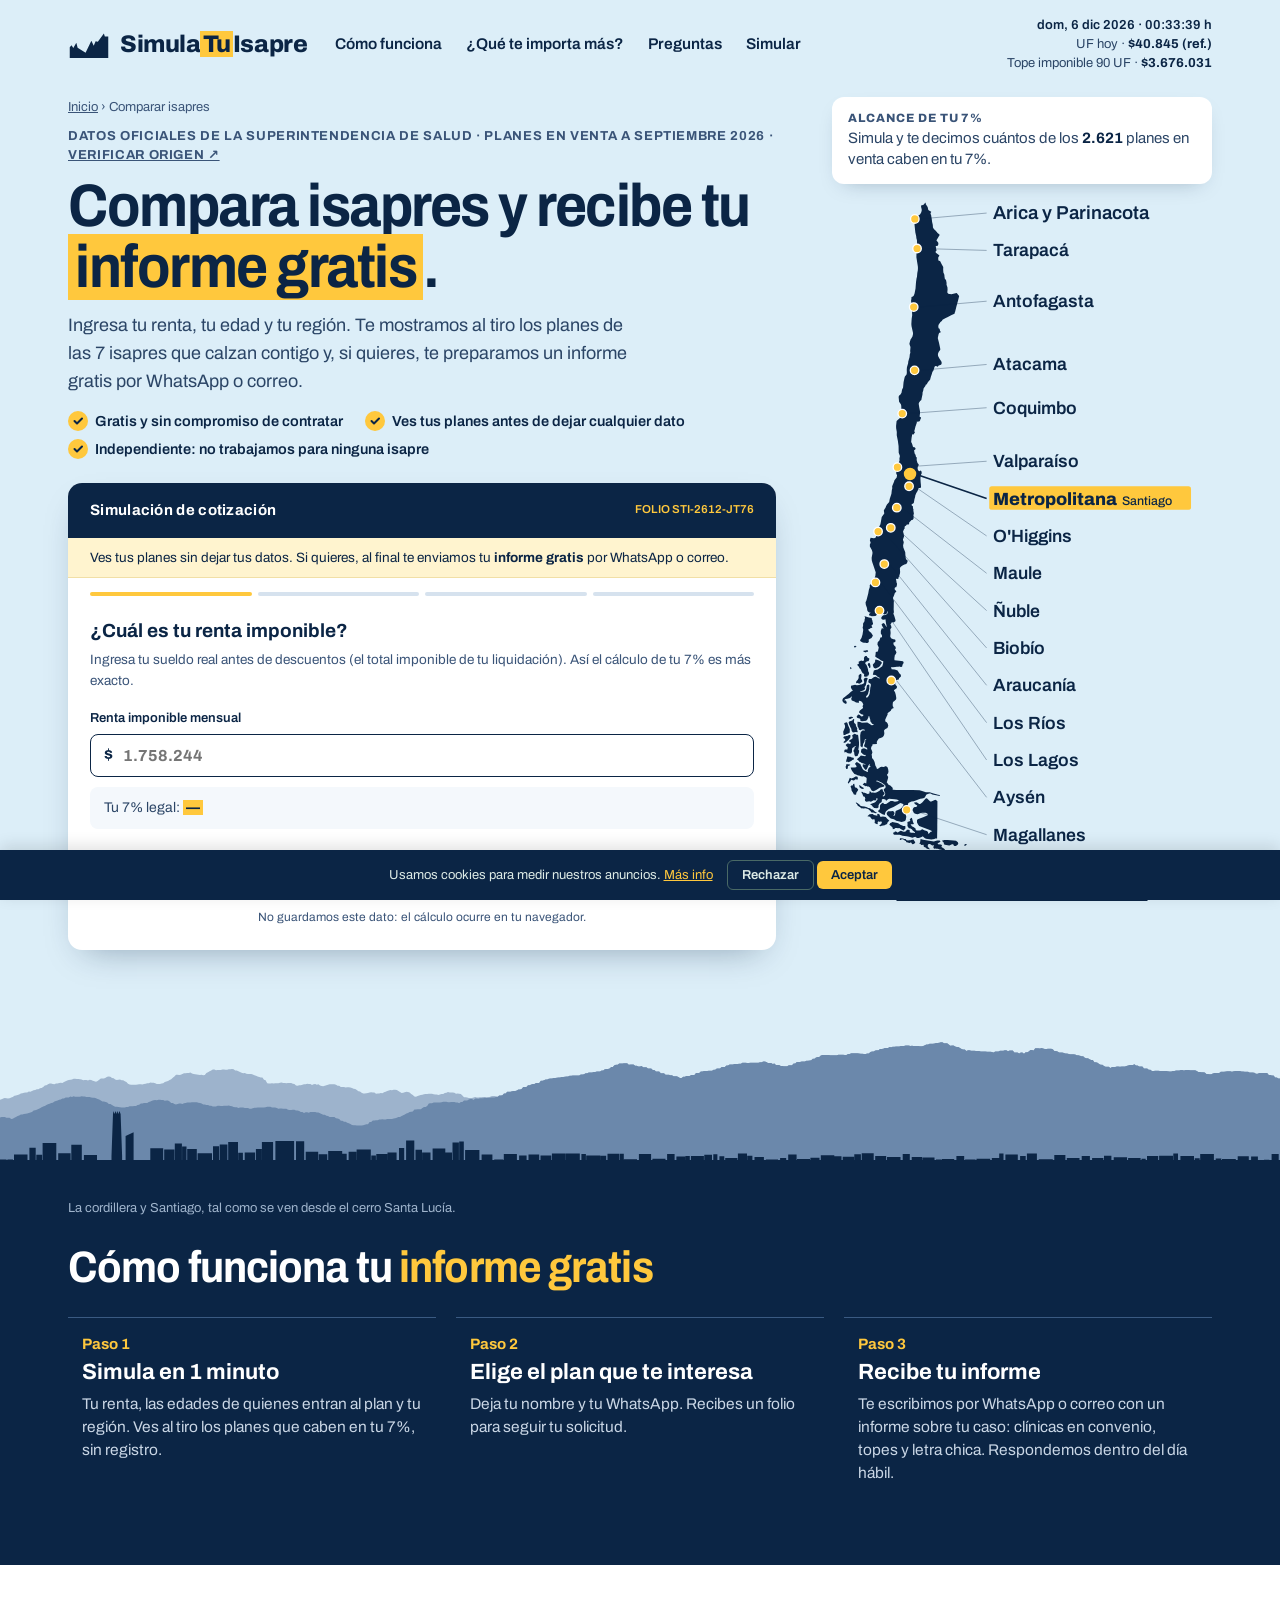
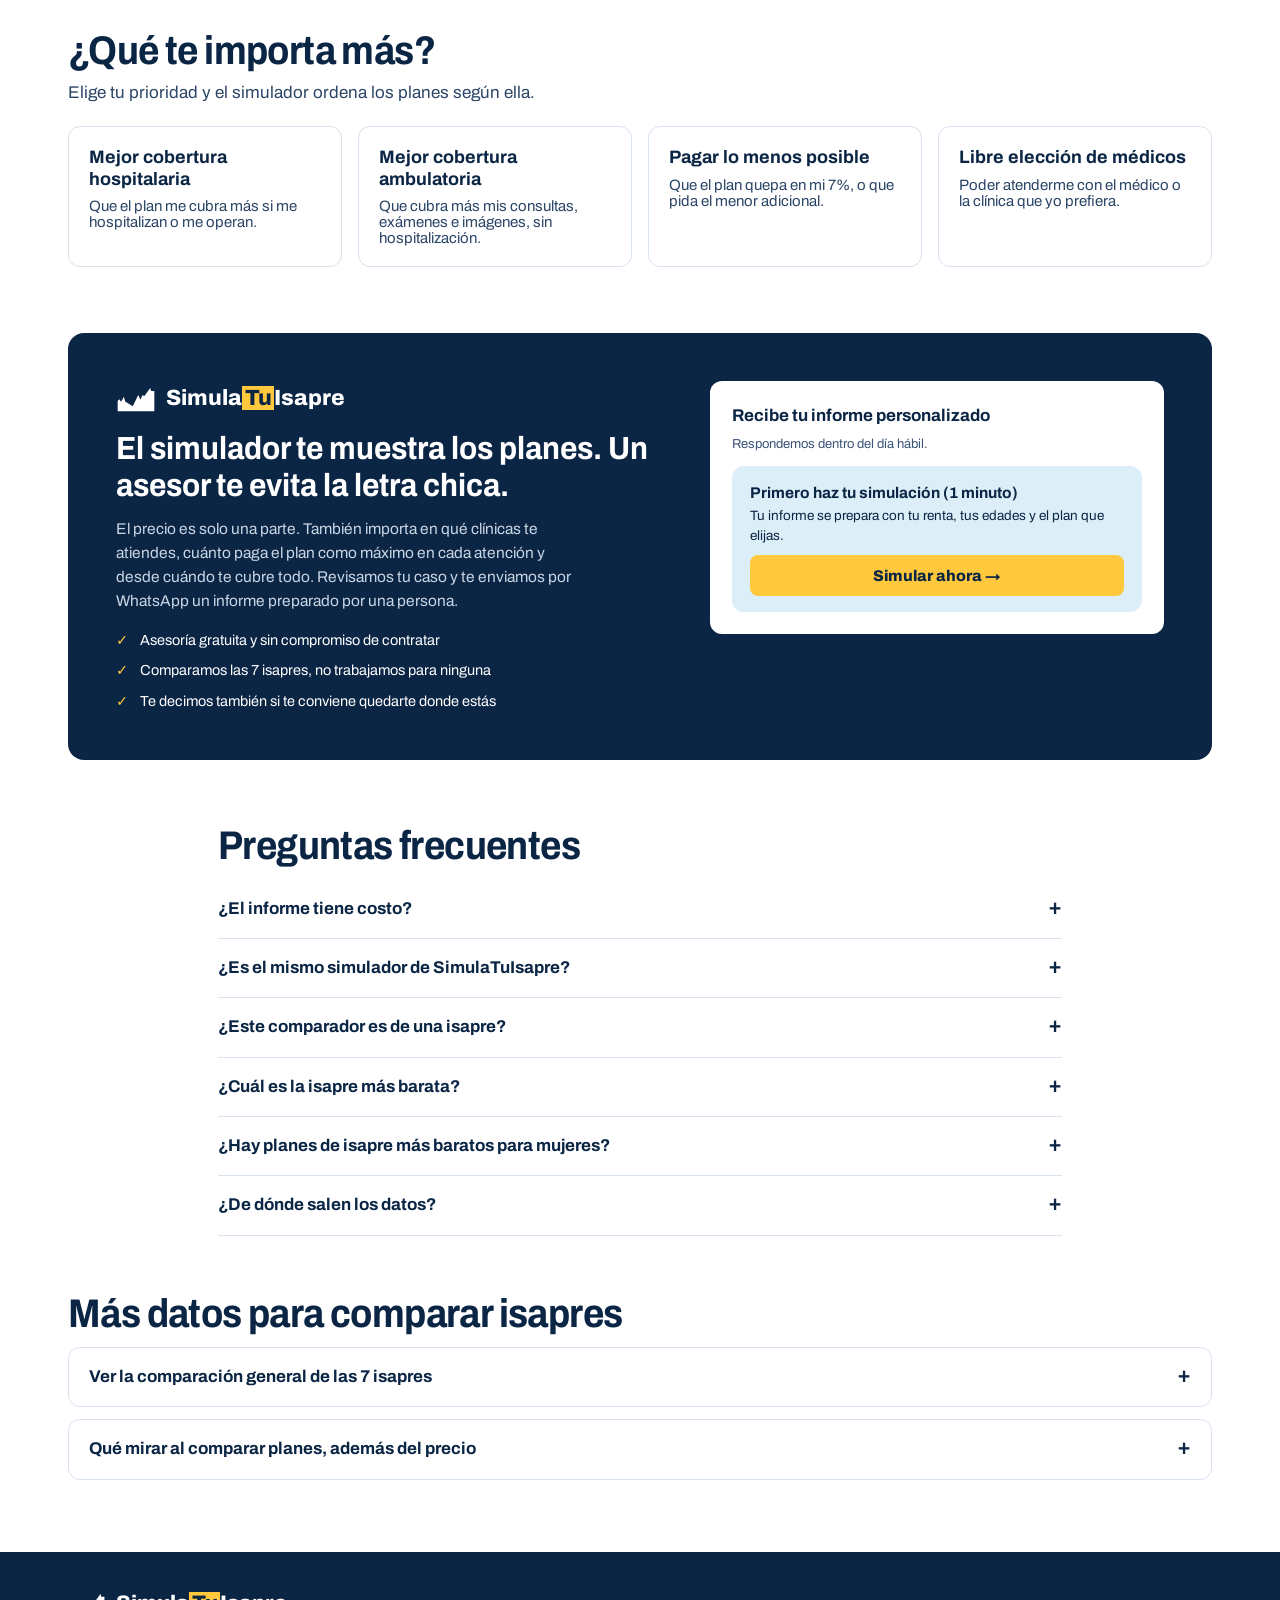
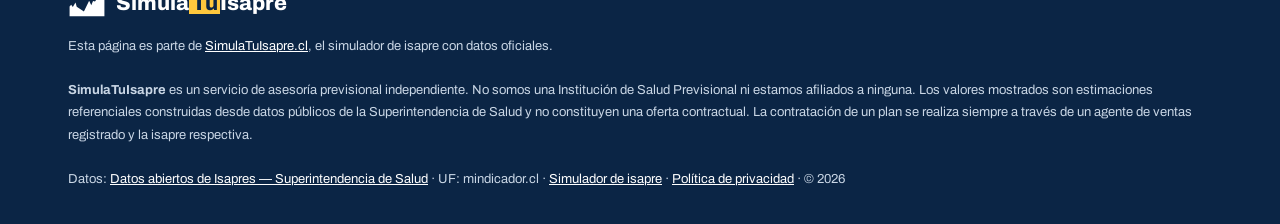
==== commit aad57a8e: "Add files via upload" ====
--- a/comparar-isapres/index.html
+++ b/comparar-isapres/index.html
@@ -19,13 +19,13 @@
 <meta property="og:url" content="https://www.simulatuisapre.cl/comparar-isapres/">
 <meta property="og:title" content="Compara isapres y recibe tu informe gratis">
 <meta property="og:description" content="Compara los planes de las 7 isapres con tu edad, región y renta. Informe gratis y sin compromiso, con datos oficiales de la Superintendencia de Salud.">
-<meta property="og:image" content="https://www.simulatuisapre.cl/simulatuisapre-marca.png?v=7">
+<meta property="og:image" content="https://www.simulatuisapre.cl/compartir-azul.png?v=9">
 <meta property="og:image:width" content="1200">
 <meta property="og:image:height" content="630">
 <meta name="twitter:card" content="summary_large_image">
 <meta name="twitter:title" content="Compara isapres y recibe tu informe gratis">
 <meta name="twitter:description" content="Compara los planes de las 7 isapres con tu edad, región y renta. Informe gratis y sin compromiso, con datos oficiales de la Superintendencia de Salud.">
-<meta name="twitter:image" content="https://www.simulatuisapre.cl/simulatuisapre-marca.png?v=7">
+<meta name="twitter:image" content="https://www.simulatuisapre.cl/compartir-azul.png?v=9">
 <script type="application/ld+json">{"@context":"https://schema.org","@graph":[
 {"@type":"BreadcrumbList","itemListElement":[{"@type":"ListItem","position":1,"name":"Inicio","item":"https://www.simulatuisapre.cl/"},{"@type":"ListItem","position":2,"name":"Comparar isapres","item":"https://www.simulatuisapre.cl/comparar-isapres/"}]},
 {"@type":"WebPage","name":"Compara isapres y recibe tu informe gratis","url":"https://www.simulatuisapre.cl/comparar-isapres/","inLanguage":"es-CL","datePublished":"2026-11-08","dateModified":"2026-11-08","isPartOf":{"@id":"https://www.simulatuisapre.cl/#web"},"publisher":{"@id":"https://www.simulatuisapre.cl/#org"}},
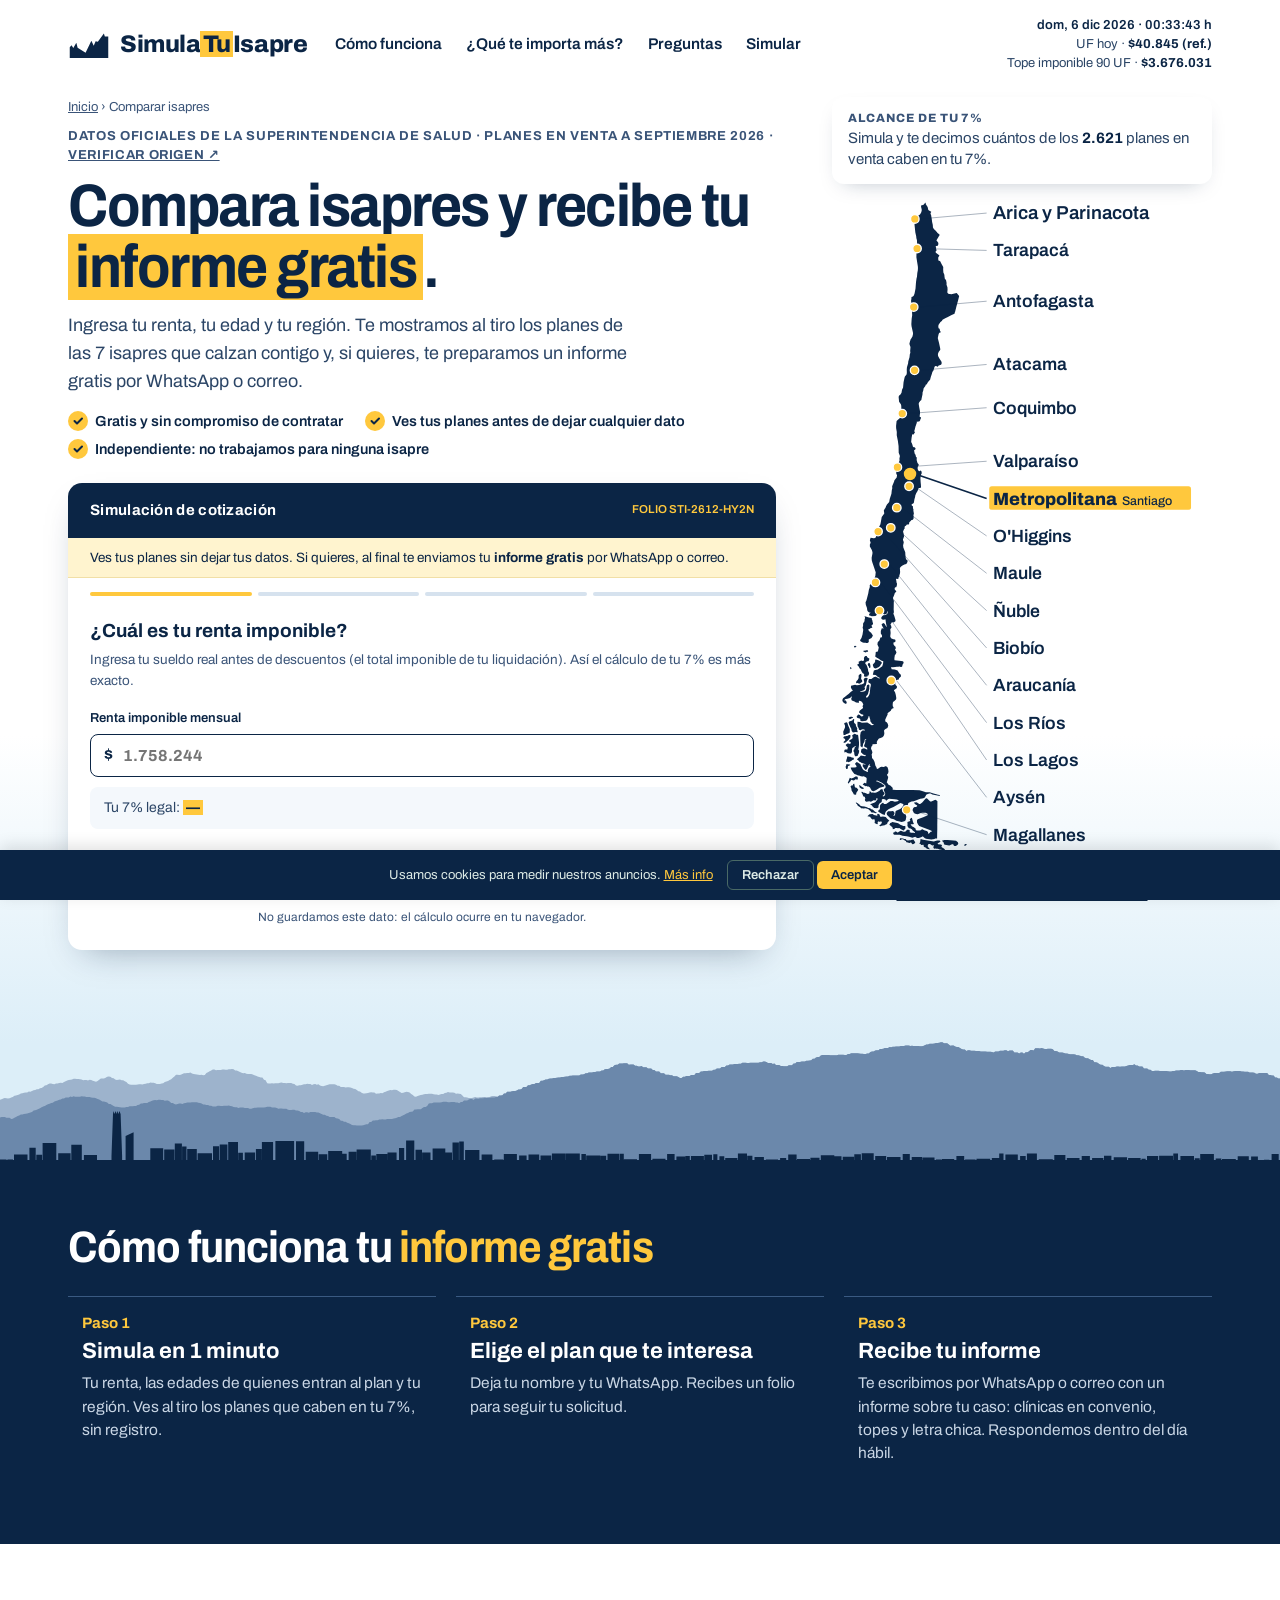
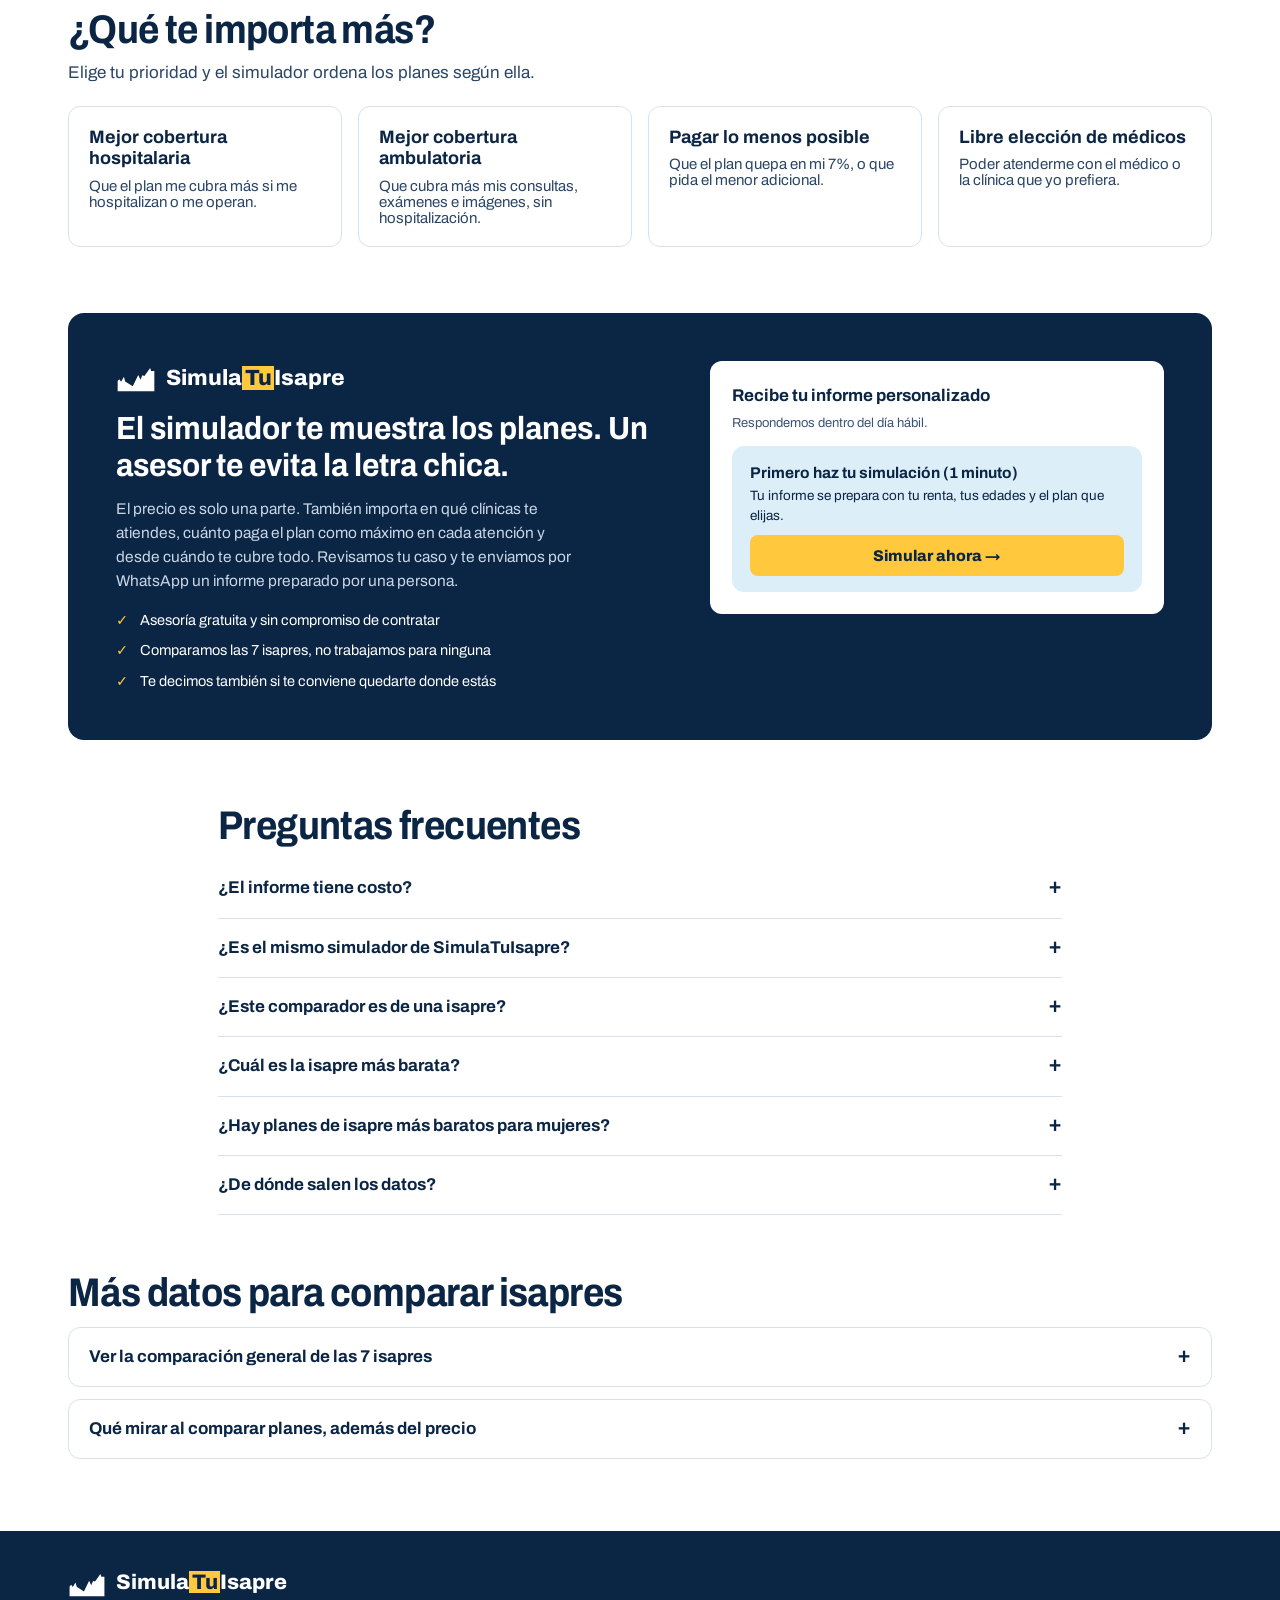
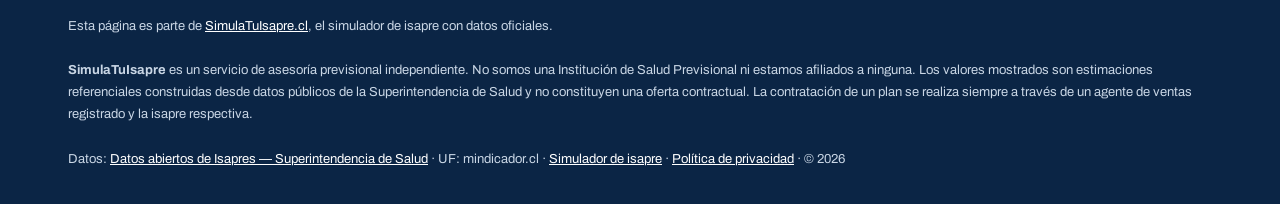
==== commit 5b0e9852: "Add files via upload" ====
--- a/comparar-isapres/index.html
+++ b/comparar-isapres/index.html
@@ -53,7 +53,7 @@
 @media(max-width:600px){.envoltura{padding:0 18px}}
 
 /* Cabecera */
-.cielo{background:var(--cielo)}
+.cielo{background:linear-gradient(180deg,#FFFFFF 0%,#FFFFFF 62%,var(--cielo) 88%,var(--cielo) 100%)}
 header.top{display:flex;align-items:center;justify-content:space-between;gap:12px 28px;flex-wrap:wrap;padding-top:16px;padding-bottom:10px}
 .logo{display:flex;align-items:center;gap:10px;text-decoration:none;color:var(--tinta);font-weight:800;font-size:24px;letter-spacing:-.02em}
 .logo svg{width:42px;height:32px;flex:none}
@@ -304,7 +304,6 @@
 
 <section class="azul" id="como">
   <div class="envoltura">
-    <p class="foto-pie">La cordillera y Santiago, tal como se ven desde el cerro Santa Lucía.</p>
     <h2>Cómo funciona tu <span>informe gratis</span></h2>
     <div class="como">
       <button type="button" data-ir="simular"><i>Paso 1</i><b>Simula en 1 minuto</b><p>Tu renta, las edades de quienes entran al plan y tu región. Ves al tiro los planes que caben en tu 7%, sin registro.</p></button>
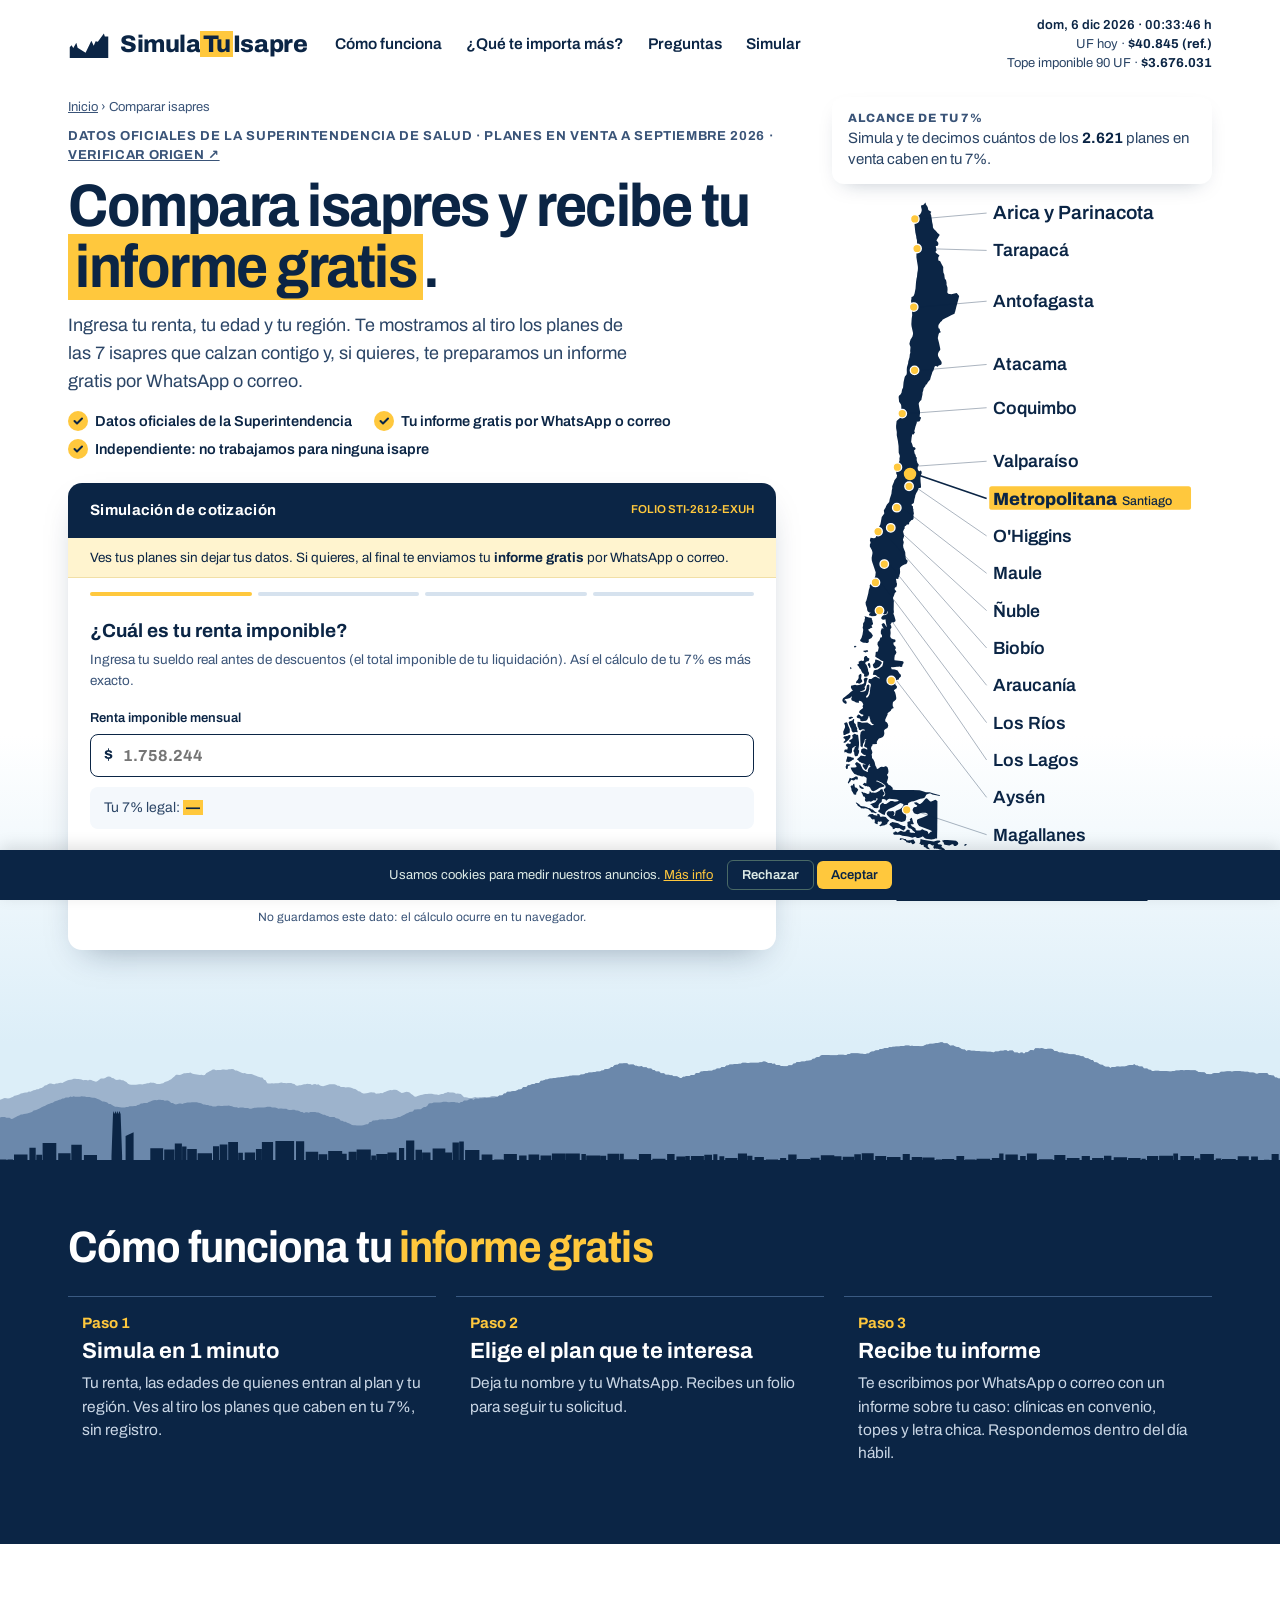
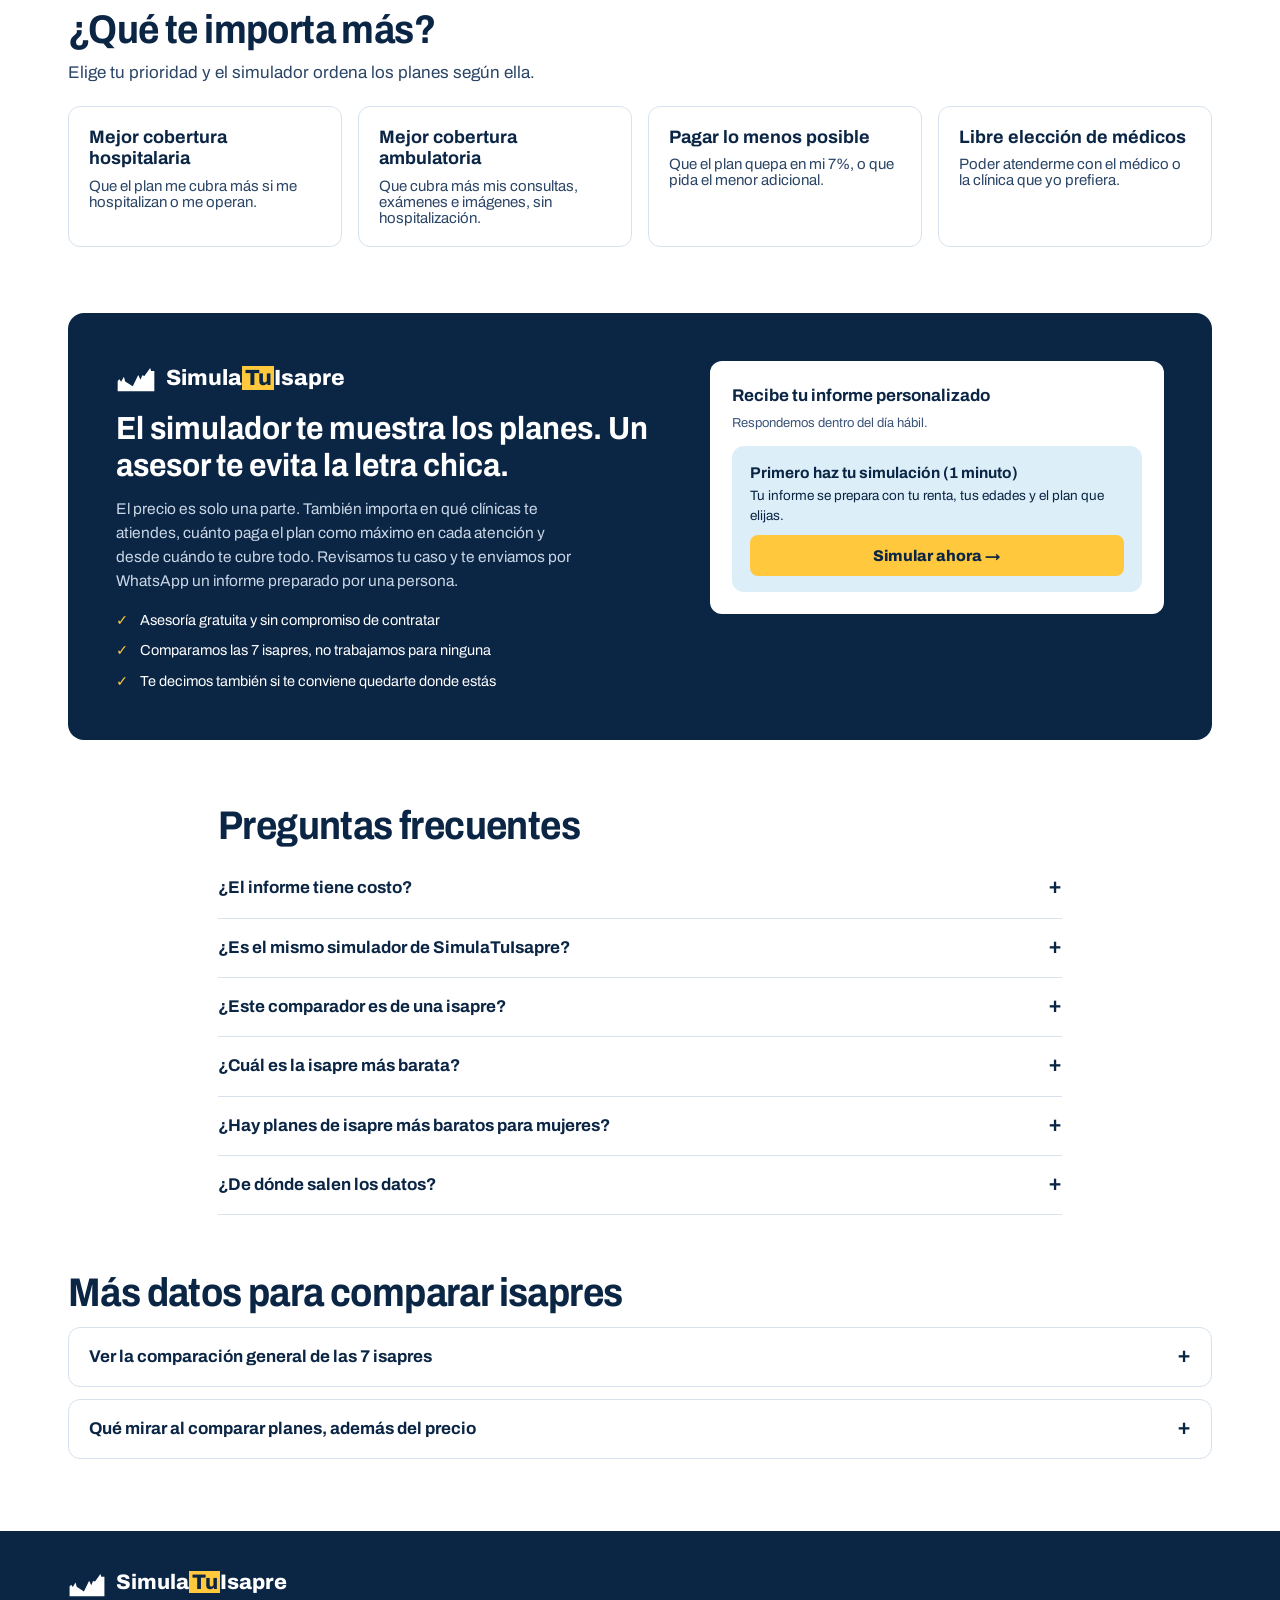
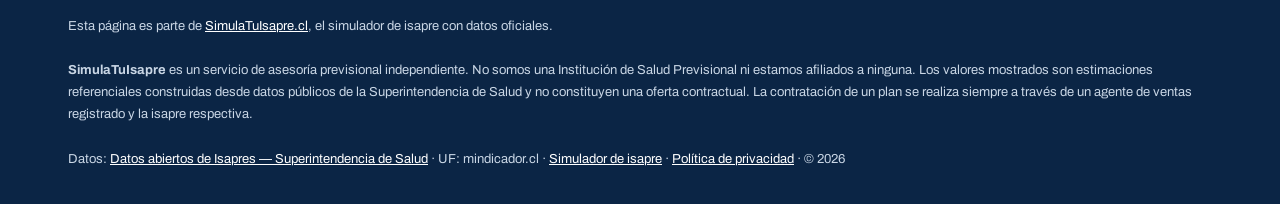
==== commit bf380928: "Add files via upload" ====
--- a/comparar-isapres/index.html
+++ b/comparar-isapres/index.html
@@ -18,18 +18,18 @@
 <meta property="og:site_name" content="SimulaTuIsapre">
 <meta property="og:url" content="https://www.simulatuisapre.cl/comparar-isapres/">
 <meta property="og:title" content="Compara isapres y recibe tu informe gratis">
-<meta property="og:description" content="Compara los planes de las 7 isapres con tu edad, región y renta. Informe gratis y sin compromiso, con datos oficiales de la Superintendencia de Salud.">
+<meta property="og:description" content="Compara los planes de las 7 isapres con tu edad, región y renta. Informe gratis, con datos oficiales de la Superintendencia de Salud.">
 <meta property="og:image" content="https://www.simulatuisapre.cl/compartir-azul.png?v=9">
 <meta property="og:image:width" content="1200">
 <meta property="og:image:height" content="630">
 <meta name="twitter:card" content="summary_large_image">
 <meta name="twitter:title" content="Compara isapres y recibe tu informe gratis">
-<meta name="twitter:description" content="Compara los planes de las 7 isapres con tu edad, región y renta. Informe gratis y sin compromiso, con datos oficiales de la Superintendencia de Salud.">
+<meta name="twitter:description" content="Compara los planes de las 7 isapres con tu edad, región y renta. Informe gratis, con datos oficiales de la Superintendencia de Salud.">
 <meta name="twitter:image" content="https://www.simulatuisapre.cl/compartir-azul.png?v=9">
 <script type="application/ld+json">{"@context":"https://schema.org","@graph":[
 {"@type":"BreadcrumbList","itemListElement":[{"@type":"ListItem","position":1,"name":"Inicio","item":"https://www.simulatuisapre.cl/"},{"@type":"ListItem","position":2,"name":"Comparar isapres","item":"https://www.simulatuisapre.cl/comparar-isapres/"}]},
 {"@type":"WebPage","name":"Compara isapres y recibe tu informe gratis","url":"https://www.simulatuisapre.cl/comparar-isapres/","inLanguage":"es-CL","datePublished":"2026-11-08","dateModified":"2026-11-08","isPartOf":{"@id":"https://www.simulatuisapre.cl/#web"},"publisher":{"@id":"https://www.simulatuisapre.cl/#org"}},
-{"@type":"FAQPage","mainEntity":[{"@type": "Question", "name": "¿Es el mismo simulador de SimulaTuIsapre?", "acceptedAnswer": {"@type": "Answer", "text": "Sí. Esta página es parte de SimulaTuIsapre.cl y usa el mismo simulador, con los mismos datos oficiales. Puedes simular aquí mismo y pedir tu informe gratis."}}, {"@type": "Question", "name": "¿El informe tiene costo?", "acceptedAnswer": {"@type": "Answer", "text": "No. El informe y la asesoría son gratis y sin compromiso de contratar. También te decimos si te conviene quedarte en tu plan actual."}},{"@type": "Question", "name": "¿Este comparador es de una isapre?", "acceptedAnswer": {"@type": "Answer", "text": "No. Es un comparador independiente y ninguna isapre paga por aparecer mejor posicionada."}},{"@type": "Question", "name": "¿Cuál es la isapre más barata?", "acceptedAnswer": {"@type": "Answer", "text": "Depende de tu edad, tu grupo familiar y tu región. Por ley siempre pagas al menos tu 7%: lo útil es comparar qué plan te da más por ese monto, y eso lo calcula el simulador."}},{"@type": "Question", "name": "¿Hay planes de isapre más baratos para mujeres?", "acceptedAnswer": {"@type": "Answer", "text": "No. Desde abril de 2020, los planes nuevos usan una tabla de factores única que no distingue por sexo: una mujer y un hombre de la misma edad pagan lo mismo por el mismo plan (Circular IF/N°343, Superintendencia de Salud). Por eso el simulador no te pregunta tu sexo."}},{"@type": "Question", "name": "¿De dónde salen los datos?", "acceptedAnswer": {"@type": "Answer", "text": "De los datos abiertos de la Superintendencia de Salud. Solo contamos los planes individuales que hoy están en venta en las 7 isapres abiertas, y se actualizan solos una vez al mes."}}]}]}</script>
+{"@type":"FAQPage","mainEntity":[{"@type": "Question", "name": "¿Es el mismo simulador de SimulaTuIsapre?", "acceptedAnswer": {"@type": "Answer", "text": "Sí. Esta página es parte de SimulaTuIsapre.cl y usa el mismo simulador, con los mismos datos oficiales. Puedes simular aquí mismo y pedir tu informe gratis."}}, {"@type": "Question", "name": "¿El informe tiene costo?", "acceptedAnswer": {"@type": "Answer", "text": "No. El informe y la asesoría son gratis. También te decimos si te conviene quedarte en tu plan actual."}},{"@type": "Question", "name": "¿Este comparador es de una isapre?", "acceptedAnswer": {"@type": "Answer", "text": "No. Es un comparador independiente y ninguna isapre paga por aparecer mejor posicionada."}},{"@type": "Question", "name": "¿Cuál es la isapre más barata?", "acceptedAnswer": {"@type": "Answer", "text": "Depende de tu edad, tu grupo familiar y tu región. Por ley siempre pagas al menos tu 7%: lo útil es comparar qué plan te da más por ese monto, y eso lo calcula el simulador."}},{"@type": "Question", "name": "¿Hay planes de isapre más baratos para mujeres?", "acceptedAnswer": {"@type": "Answer", "text": "No. Desde abril de 2020, los planes nuevos usan una tabla de factores única que no distingue por sexo: una mujer y un hombre de la misma edad pagan lo mismo por el mismo plan (Circular IF/N°343, Superintendencia de Salud). Por eso el simulador no te pregunta tu sexo."}},{"@type": "Question", "name": "¿De dónde salen los datos?", "acceptedAnswer": {"@type": "Answer", "text": "De los datos abiertos de la Superintendencia de Salud. Solo contamos los planes individuales que hoy están en venta en las 7 isapres abiertas, y se actualizan solos una vez al mes."}}]}]}</script>
 <link rel="preconnect" href="https://fonts.googleapis.com">
 <link rel="preconnect" href="https://fonts.gstatic.com" crossorigin>
 <link href="https://fonts.googleapis.com/css2?family=Archivo:wdth,wght@75..125,400..800&display=swap" rel="stylesheet">
@@ -149,6 +149,7 @@
 .ticket.destacado .badge-top{font-size:12.5px;padding:5px 14px;box-shadow:0 2px 0 var(--tinta)}
 .tk-cta .btn:hover{box-shadow:0 0 0 4px var(--sol)}
 .ticket.destacado .tk-cta .btn{animation:latido 1.8s ease-in-out infinite}
+  #leadForm .btn-pedir{animation:latido 1.8s ease-in-out infinite}
 .lead-form .btn-verde{animation:latido 1.8s ease-in-out infinite}
 @media(hover:hover){.lead-form .btn-verde:hover,.sin-sim .btn-sim:hover{animation:none;box-shadow:0 0 0 4px var(--sol);transform:translateY(-2px)}}
 .sin-sim .btn-sim{transition:transform .15s ease, box-shadow .15s ease}
@@ -156,6 +157,9 @@
 .asesoria .marca-informe svg{width:40px;height:30px;flex:none}
 .asesoria .marca-informe mark{color:var(--tinta)}
 .ticket .badge-top{background:var(--sol);color:var(--tinta)}
+  /* Cinta "Tu mejor plan": dentro de la tarjeta, sin cortarse en celular */
+  .tickets .ticket .badge-top{position:static;display:block;border-radius:10px 10px 0 0;margin:0;font-size:13.5px;font-weight:700;letter-spacing:.02em;padding:10px 18px;box-shadow:none;text-align:left}
+  .tickets .ticket.destacado .badge-top{font-size:14px;padding:11px 18px;box-shadow:none}
 .tag-7.dentro{background:var(--cielo);color:var(--tinta)}
 .tk-precio .clp{font-weight:800}
 .cordillera{display:block;width:100%;height:200px;margin-top:26px}
@@ -277,8 +281,8 @@
     <h1>Compara isapres y recibe tu <mark>informe gratis</mark>.</h1>
     <p class="sub">Ingresa tu renta, tu edad y tu región. Te mostramos al tiro los planes de las 7 isapres que calzan contigo y, si quieres, te preparamos un informe gratis por WhatsApp o correo.</p>
     <ul class="puntos">
-      <li>Gratis y sin compromiso de contratar</li>
-      <li>Ves tus planes antes de dejar cualquier dato</li>
+      <li>Datos oficiales de la Superintendencia</li>
+      <li>Tu informe gratis por WhatsApp o correo</li>
       <li>Independiente: no trabajamos para ninguna isapre</li>
     </ul>
   </div>
@@ -329,7 +333,7 @@
 
 <section class="faq" id="preguntas">
   <h2>Preguntas frecuentes</h2>
-  <details><summary>¿El informe tiene costo?</summary><p>No. El informe y la asesoría son gratis y sin compromiso de contratar. También te decimos si te conviene quedarte en tu plan actual.</p></details>
+  <details><summary>¿El informe tiene costo?</summary><p>No. El informe y la asesoría son gratis. También te decimos si te conviene quedarte en tu plan actual.</p></details>
   <details><summary>¿Es el mismo simulador de SimulaTuIsapre?</summary><p>Sí. Esta página es parte de <a href="/">SimulaTuIsapre.cl</a> y usa el mismo simulador, con los mismos datos oficiales. Puedes simular aquí mismo y pedir tu informe gratis.</p></details>
   <details><summary>¿Este comparador es de una isapre?</summary><p>No. Es un comparador independiente y ninguna isapre paga por aparecer mejor posicionada.</p></details>
   <details><summary>¿Cuál es la isapre más barata?</summary><p>Depende de tu edad, tu grupo familiar y tu región. Este mes, el plan base más bajo con GES es de <!--AUTO:bajo-->Consalud (1,66 UF para 30 años)<!--/AUTO:bajo-->, pero por ley siempre pagas al menos tu 7%. Lo útil es comparar qué plan te da más por ese monto, y eso lo calcula el simulador.</p></details>
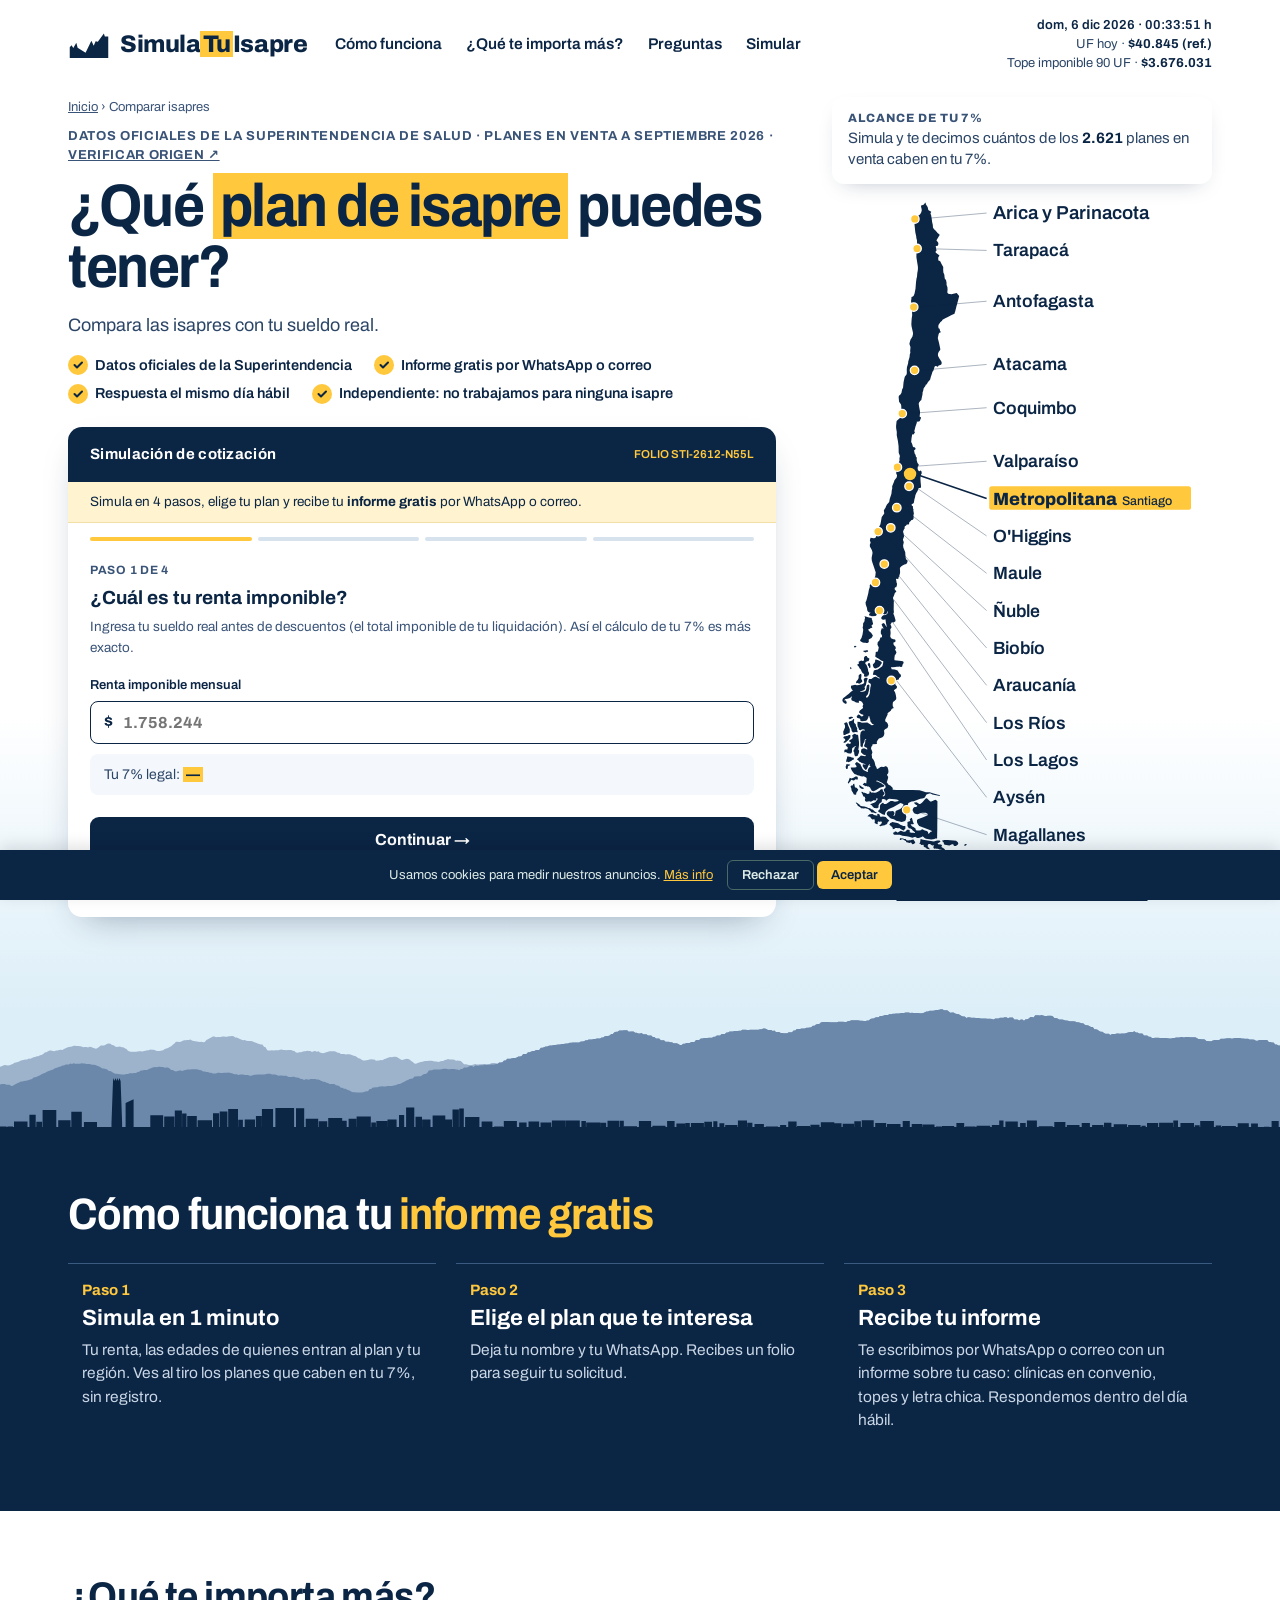
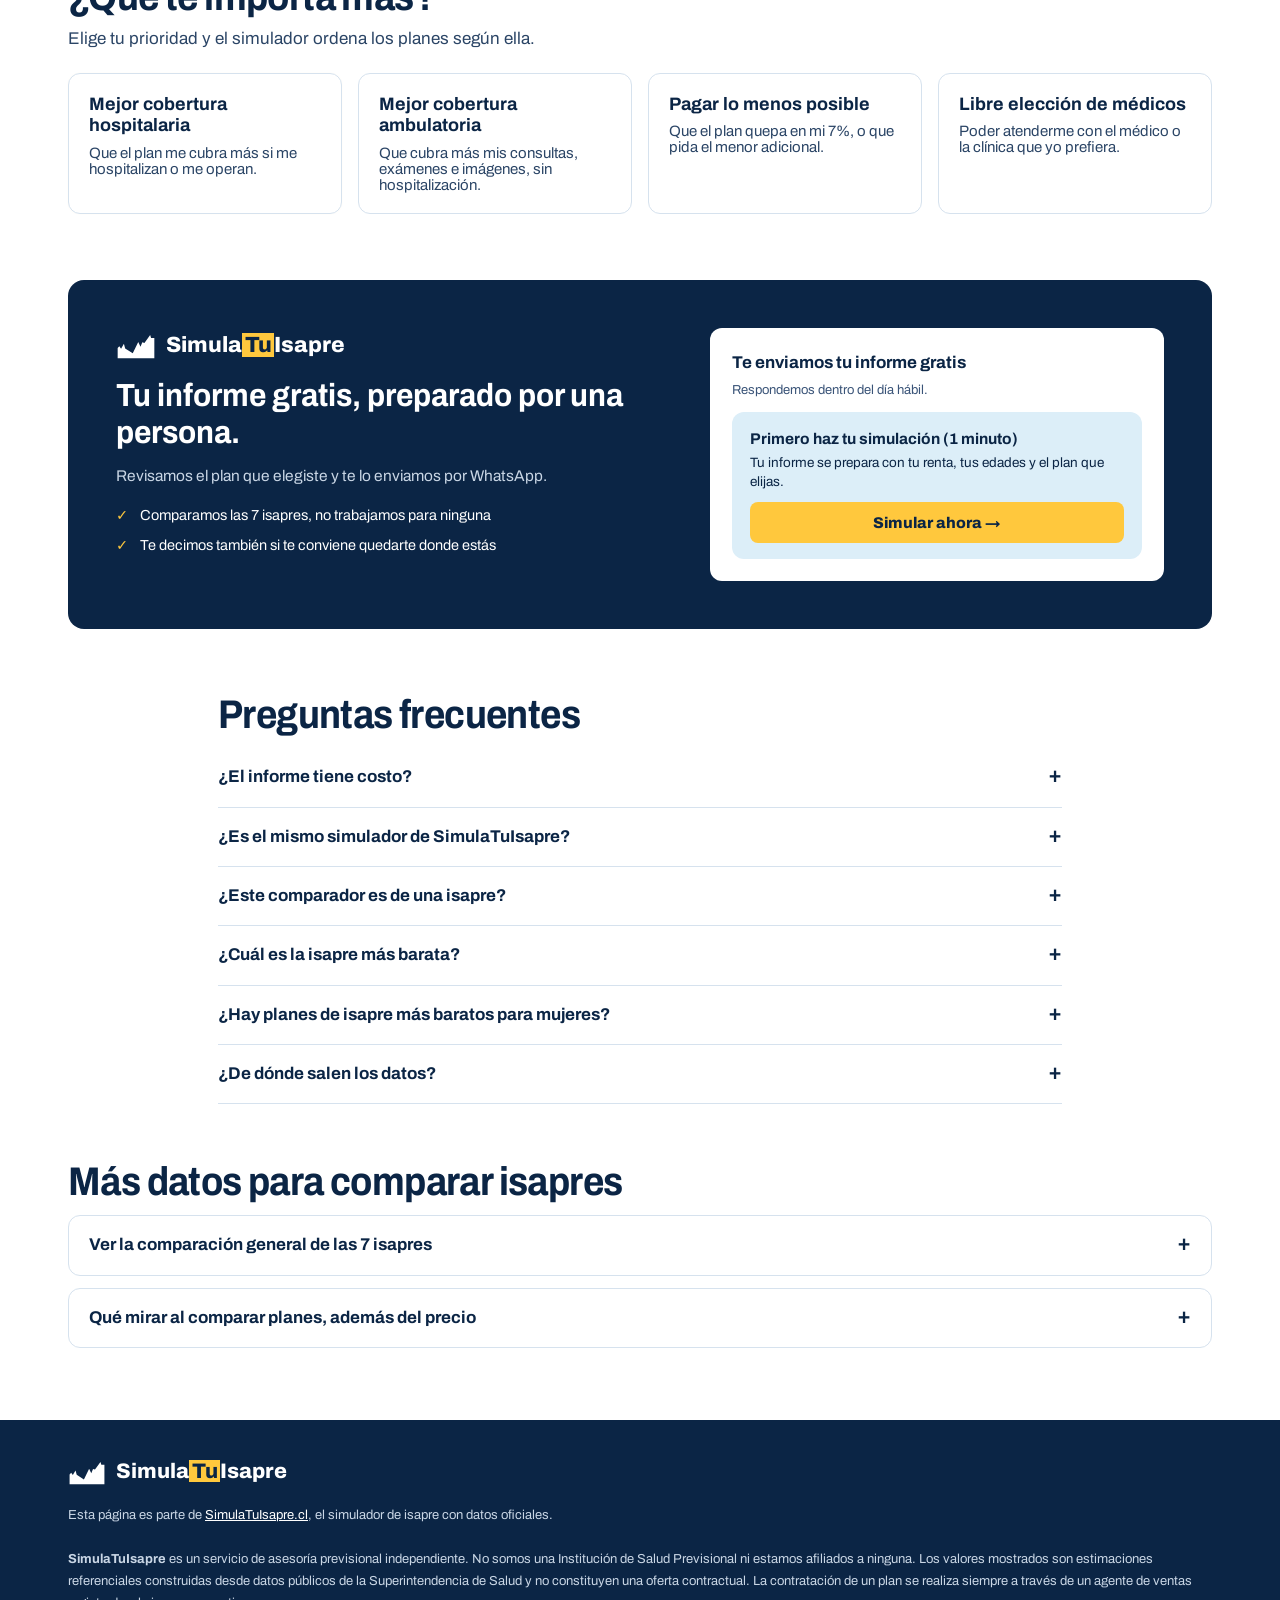
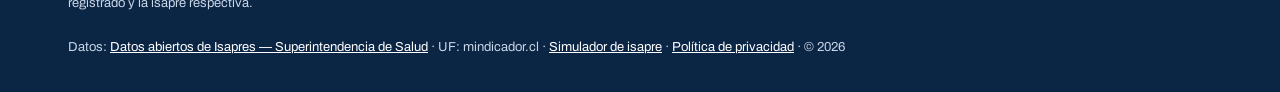
==== commit e28d7c1d: "Add files via upload" ====
--- a/comparar-isapres/index.html
+++ b/comparar-isapres/index.html
@@ -258,6 +258,21 @@
 .mapa-pie{animation:latido 1.8s ease-in-out infinite}
 @media(hover:hover){.mapa-pie:hover{animation:none}}
 .pr:active{border-color:var(--tinta);box-shadow:0 0 0 3px rgba(255,200,61,.6),0 12px 26px -14px rgba(11,37,69,.4)}
+
+/* Celular: el simulador primero (18-11-2026) */
+.h-conf{display:none}
+@media(max-width:900px){
+ .hero{grid-template-areas:"txt" "sim" "conf" "mapa"!important;gap:14px!important}
+ .h-txt .dato,.h-txt .puntos,.h-txt .migas{display:none}
+ .h-conf{display:block;grid-area:conf}
+ .h-conf .puntos{margin-top:0}
+ .h-conf .dato{margin-top:12px}
+ .h-sim .ayuda{display:none}
+}
+@media(max-width:600px){
+ .cookies{padding:8px 12px!important;font-size:12.5px!important;gap:8px!important}
+ .cookies button{padding:6px 10px!important;font-size:12.5px!important}
+}
 </style>
 </head>
 <body>
@@ -278,11 +293,12 @@
   <div class="h-txt">
     <nav class="migas" aria-label="Ubicación"><a href="/">Inicio</a> › Comparar isapres</nav>
     <p class="dato">Datos oficiales de la Superintendencia de Salud · planes en venta a <span class="periodo-dyn"><!--AUTO:periodo-->septiembre 2026<!--/AUTO:periodo--></span> · <a href="https://www.superdesalud.gob.cl/tax-biblioteca-digital/datos-abiertos-de-isapres-6988/" target="_blank" rel="noopener">verificar origen ↗</a></p>
-    <h1>Compara isapres y recibe tu <mark>informe gratis</mark>.</h1>
-    <p class="sub">Ingresa tu renta, tu edad y tu región. Te mostramos al tiro los planes de las 7 isapres que calzan contigo y, si quieres, te preparamos un informe gratis por WhatsApp o correo.</p>
+    <h1>¿Qué <mark>plan de isapre</mark> puedes tener?</h1>
+    <p class="sub">Compara las isapres con tu sueldo real.</p>
     <ul class="puntos">
       <li>Datos oficiales de la Superintendencia</li>
-      <li>Tu informe gratis por WhatsApp o correo</li>
+      <li>Informe gratis por WhatsApp o correo</li>
+      <li>Respuesta el mismo día hábil</li>
       <li>Independiente: no trabajamos para ninguna isapre</li>
     </ul>
   </div>
@@ -290,6 +306,12 @@
     <!-- Simulador: lo dibuja /simulador.js (el mismo de la portada) -->
     <div data-sti="ficha"></div>
   </div>
+  <div class="h-conf"><ul class="puntos">
+      <li>Datos oficiales de la Superintendencia</li>
+      <li>Informe gratis por WhatsApp o correo</li>
+      <li>Respuesta el mismo día hábil</li>
+      <li>Independiente: no trabajamos para ninguna isapre</li>
+    </ul><p class="dato">Datos oficiales de la Superintendencia de Salud · planes en venta a <span class="periodo-dyn"><!--AUTO:periodo-->septiembre 2026<!--/AUTO:periodo--></span> · <a href="https://www.superdesalud.gob.cl/tax-biblioteca-digital/datos-abiertos-de-isapres-6988/" target="_blank" rel="noopener">verificar origen ↗</a></p></div>
   <aside class="h-mapa" aria-label="Tu región">
     <button type="button" class="alcance" id="alcance" data-ir="simular">
       <small>Alcance de tu 7%</small>
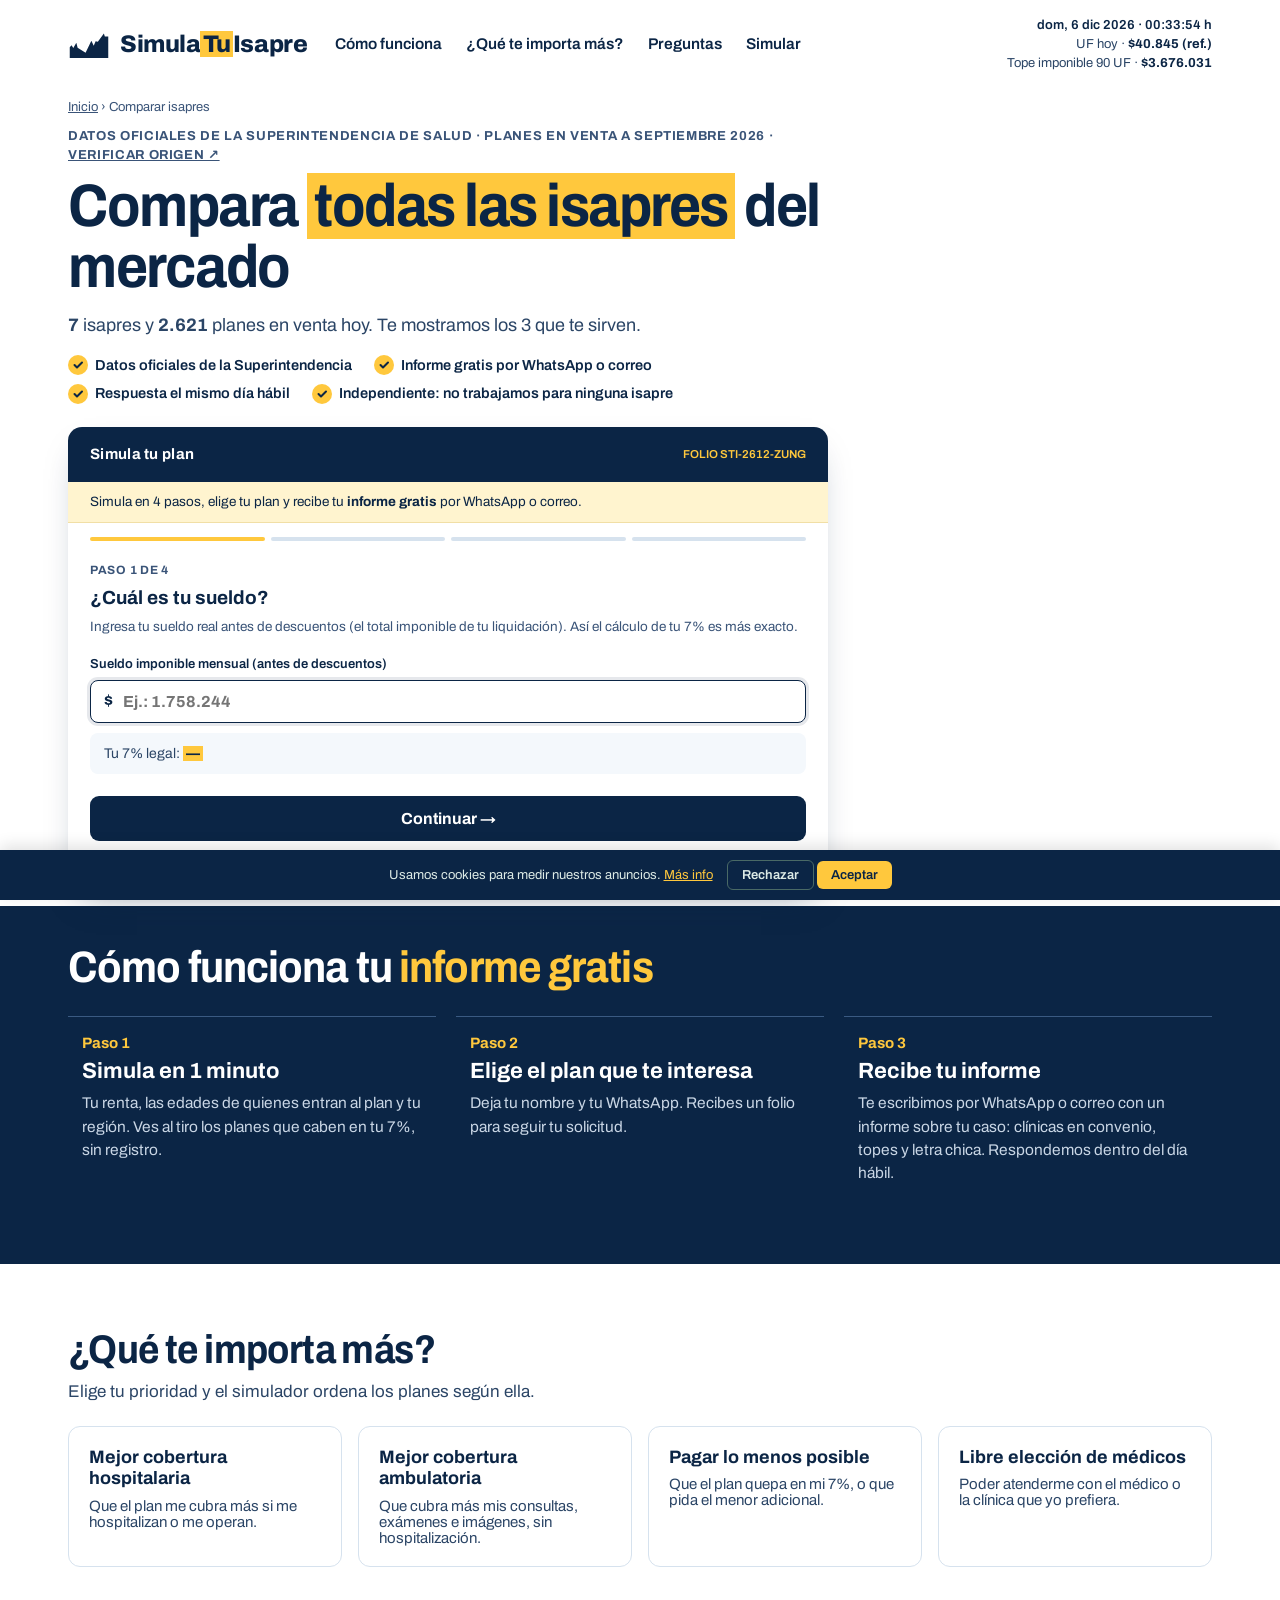
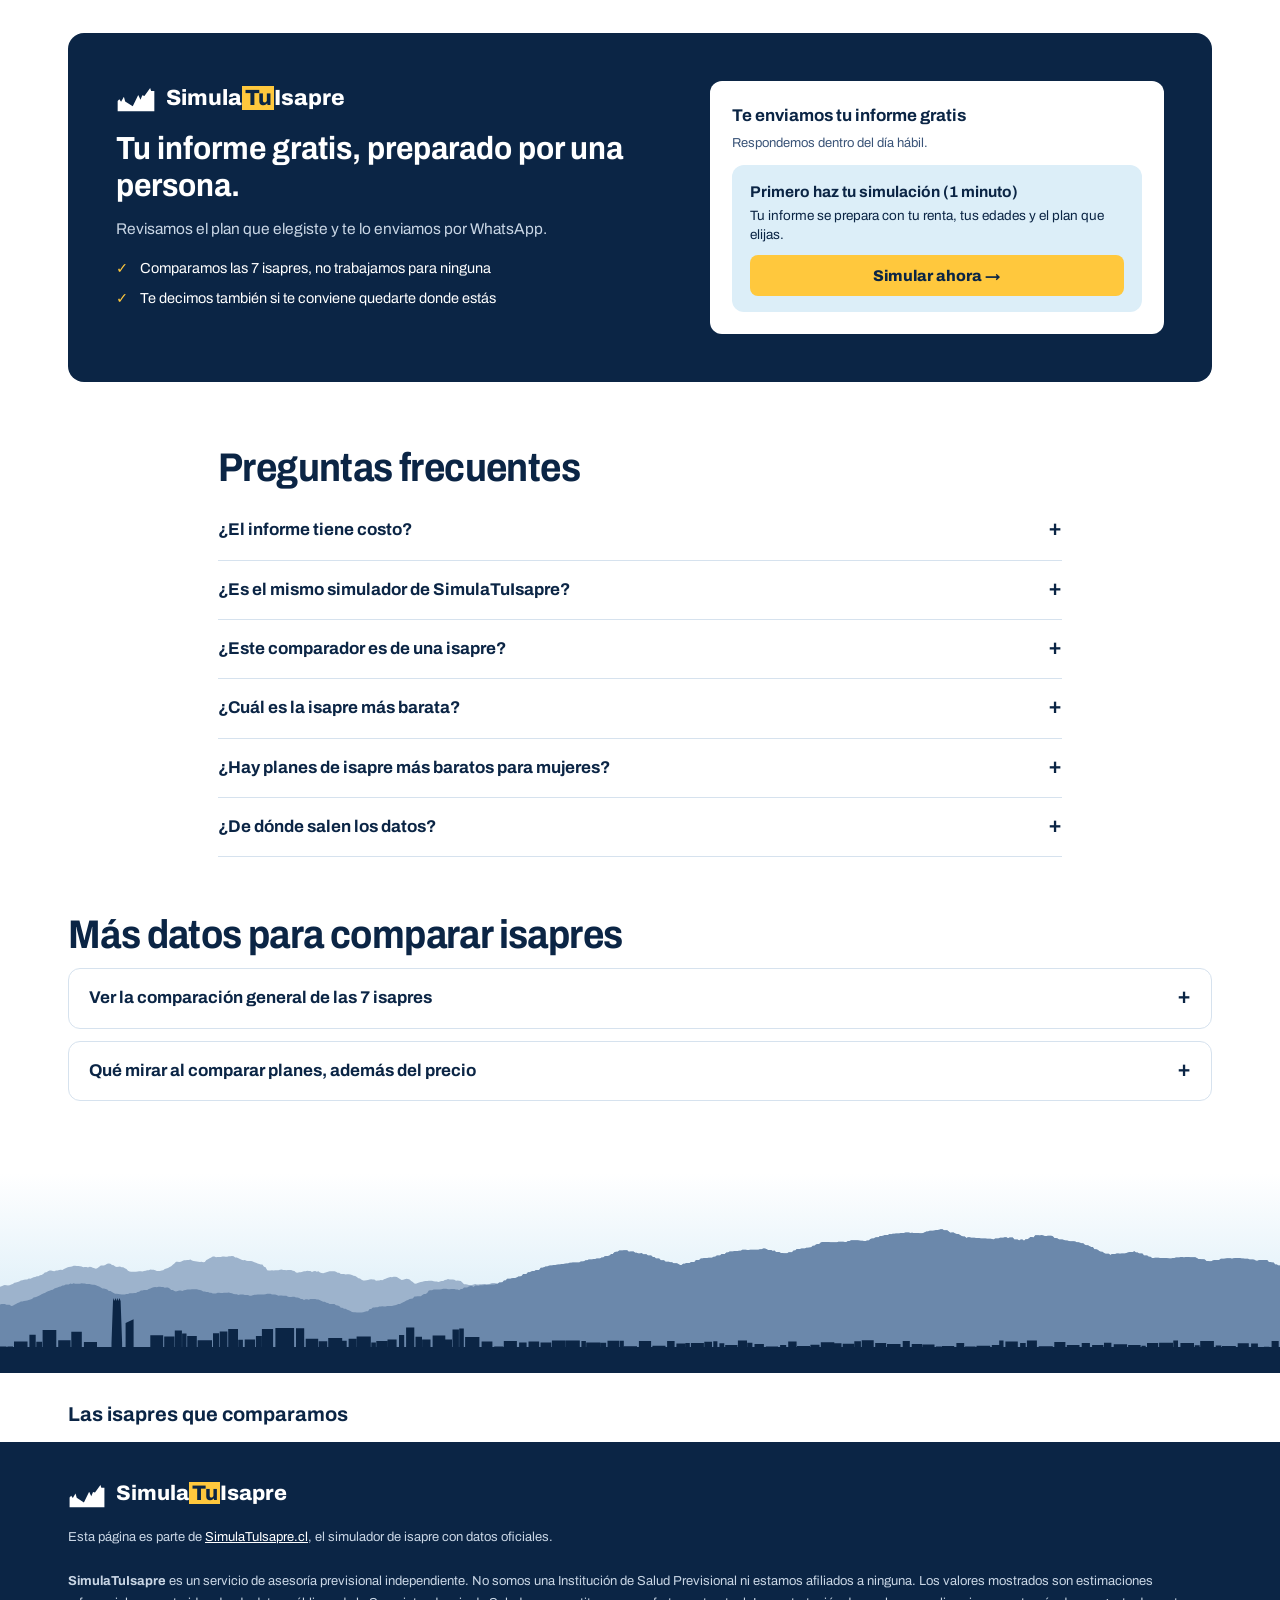
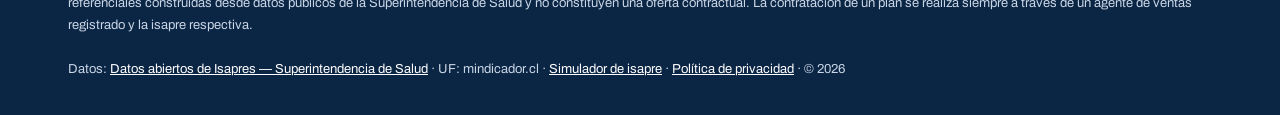
==== commit 6ebc24a7: "Add files via upload" ====
--- a/comparar-isapres/index.html
+++ b/comparar-isapres/index.html
@@ -53,7 +53,8 @@
 @media(max-width:600px){.envoltura{padding:0 18px}}
 
 /* Cabecera */
-.cielo{background:linear-gradient(180deg,#FFFFFF 0%,#FFFFFF 62%,var(--cielo) 88%,var(--cielo) 100%)}
+.cielo{background:#FFFFFF}
+.cierre{background:linear-gradient(180deg,#FFFFFF 0%,var(--cielo) 72%,var(--cielo) 100%);margin-top:48px}
 header.top{display:flex;align-items:center;justify-content:space-between;gap:12px 28px;flex-wrap:wrap;padding-top:16px;padding-bottom:10px}
 .logo{display:flex;align-items:center;gap:10px;text-decoration:none;color:var(--tinta);font-weight:800;font-size:24px;letter-spacing:-.02em}
 .logo svg{width:42px;height:32px;flex:none}
@@ -67,9 +68,10 @@
 @media(max-width:520px){header.top{flex-wrap:nowrap;gap:8px}.logo{font-size:17px;gap:6px;flex:none}.logo svg{width:28px;height:21px}.uf-hoy{font-size:10.5px;white-space:nowrap;margin-left:auto;line-height:1.4}}
 
 /* Portada de la página */
-.hero{display:grid;grid-template-columns:minmax(0,1fr) 380px;grid-template-areas:"txt mapa" "sim mapa";gap:22px 56px;padding-top:14px;padding-bottom:10px;align-items:start}
-.h-txt{grid-area:txt}.h-sim{grid-area:sim}.h-mapa{grid-area:mapa}
-@media(max-width:900px){.hero{grid-template-columns:1fr;grid-template-areas:"txt" "sim" "mapa";gap:22px}}
+.hero{display:grid;grid-template-columns:minmax(0,1fr);grid-template-areas:"txt" "sim";gap:22px;padding-top:14px;padding-bottom:10px;align-items:start}
+.h-txt,.h-sim{max-width:760px}
+.h-txt{grid-area:txt}.h-sim{grid-area:sim}
+@media(max-width:900px){.hero{grid-template-columns:1fr;grid-template-areas:"txt" "sim";gap:22px}}
 .migas{font-size:13px;color:var(--gris);margin-bottom:10px}.migas a{color:var(--gris)}
 .dato{font-size:13px;font-weight:700;letter-spacing:.05em;text-transform:uppercase;color:var(--gris);line-height:1.5}
 .dato a{color:var(--gris)}
@@ -79,22 +81,12 @@
 .puntos li{list-style:none;display:flex;gap:7px;align-items:center}
 .puntos li::before{content:"";width:20px;height:20px;flex:none;border-radius:50%;background:var(--sol) no-repeat center/12px url("data:image/svg+xml,%3Csvg xmlns='http://www.w3.org/2000/svg' viewBox='0 0 24 24' fill='none' stroke='%230B2545' stroke-width='4' stroke-linecap='round' stroke-linejoin='round'%3E%3Cpath d='M5 12l5 5L20 7'/%3E%3C/svg%3E")}
 
-/* Mapa */
-.h-mapa{display:flex;flex-direction:column;gap:14px}
-.mapa{display:block;width:100%;height:auto}
-.mapa text{font-size:27px;font-weight:600;fill:var(--tinta)}
-.mapa .ld{fill:none;stroke:var(--tinta);stroke-width:1.5;stroke-opacity:.35}
-.mapa .dt{fill:var(--sol);stroke:#fff;stroke-width:2}
-.mapa .mk{fill:var(--sol);opacity:0}
 .mreg{cursor:pointer}
 .mreg.on text{font-weight:800}
 .mreg.on .mk{opacity:1}
 .mreg.on .ld{stroke-opacity:1;stroke-width:2.5}
 .mreg.on .dt{r:11;stroke:var(--tinta);stroke-width:3}
 .mreg:focus{outline:none}.mreg:focus-visible .mk{opacity:1;fill:none;stroke:var(--tinta);stroke-width:3}
-.mapa-pie{font:inherit;font-size:14px;font-weight:700;color:var(--tinta);text-align:center;background:none;border:0;cursor:pointer;display:block;margin:0 auto;padding:8px 14px;border-radius:999px;text-decoration:underline;text-underline-offset:4px;transition:background .15s ease,box-shadow .15s ease}
-.mapa-pie:hover,.mapa-pie:focus-visible{background:var(--sol);box-shadow:0 0 0 4px rgba(255,200,61,.45);text-decoration:none}
-@media(max-width:900px){.h-mapa{max-width:440px;width:100%;margin:6px auto 0}}
 
 /* Alcance de tu 7% */
 .alcance{width:100%;text-align:left;background:#fff;border:0;border-radius:12px;padding:14px 16px;display:flex;flex-direction:column;gap:3px;box-shadow:0 8px 22px -12px rgba(11,37,69,.35);color:var(--tinta);transition:transform .15s ease}
@@ -122,9 +114,7 @@
 .chip{border-color:#B9CCE0}
 .guia-sim{display:none;margin:12px 22px 0;background:var(--sol);color:var(--tinta);font-weight:700;font-size:14.5px;border-radius:999px;padding:7px 14px}
 .guia-sim.ver{display:block}
-@keyframes latido{0%{box-shadow:0 0 0 16px rgba(255,200,61,0)}65%{box-shadow:0 0 0 2px rgba(255,200,61,.95)}100%{box-shadow:0 0 0 0 rgba(255,200,61,0)}}
-.ficha .paso:not(.oculto) .btn-verde{animation:latido 1.8s ease-in-out infinite}
-@media(hover:hover){.ficha .paso:not(.oculto) .btn-verde:hover{animation:none;box-shadow:0 0 0 4px var(--sol)}}
+@media(hover:hover){.ficha .paso:not(.oculto) .btn-verde:hover{box-shadow:0 0 0 4px var(--sol)}}
 
 /* Todo lo que se puede tocar reacciona al pasar el mouse */
 input[type=text],input[type=tel],input[type=email],select{transition:border-color .15s ease, box-shadow .15s ease, background .15s ease}
@@ -148,10 +138,7 @@
 .ticket.destacado{animation:realce 1.6s ease-in-out 3}
 .ticket.destacado .badge-top{font-size:12.5px;padding:5px 14px;box-shadow:0 2px 0 var(--tinta)}
 .tk-cta .btn:hover{box-shadow:0 0 0 4px var(--sol)}
-.ticket.destacado .tk-cta .btn{animation:latido 1.8s ease-in-out infinite}
-  #leadForm .btn-pedir{animation:latido 1.8s ease-in-out infinite}
-.lead-form .btn-verde{animation:latido 1.8s ease-in-out infinite}
-@media(hover:hover){.lead-form .btn-verde:hover,.sin-sim .btn-sim:hover{animation:none;box-shadow:0 0 0 4px var(--sol);transform:translateY(-2px)}}
+  @media(hover:hover){.lead-form .btn-verde:hover,.sin-sim .btn-sim:hover{box-shadow:0 0 0 4px var(--sol);transform:translateY(-2px)}}
 .sin-sim .btn-sim{transition:transform .15s ease, box-shadow .15s ease}
 .asesoria .marca-informe{display:flex;align-items:center;gap:10px;font-size:22px;font-weight:800;color:#fff;margin-bottom:16px}
 .asesoria .marca-informe svg{width:40px;height:30px;flex:none}
@@ -201,7 +188,7 @@
 .asesoria li::before{color:var(--sol)}
 .sin-sim{background:var(--cielo);border:0;border-radius:12px;padding:16px 18px;color:var(--tinta)}
 .sin-sim b{font-size:15.5px}
-.sin-sim .btn-sim{background:var(--sol);color:var(--tinta);font-weight:800;animation:latido 1.8s ease-in-out infinite;font-size:15.5px;padding:12px 14px}
+.sin-sim .btn-sim{background:var(--sol);color:var(--tinta);font-weight:800;font-size:15.5px;padding:12px 14px}
 .sin-sim .btn-sim:hover{background:var(--sol)}
 .folio-box{border-color:var(--tinta)}
 .btn-link{color:var(--tinta)}
@@ -252,17 +239,14 @@
 @media(max-width:345px){.logo{font-size:15px;gap:5px}.logo svg{width:24px;height:18px}.uf-hoy{font-size:9.5px}}
 
 /* Llamados a empezar */
-.ficha.espera-renta .paso[data-paso="1"] .btn-verde{animation:none}
-.ficha input.llamar{animation:latido 1.8s ease-in-out infinite;border-color:var(--tinta)}
+.ficha input.llamar{border-color:var(--tinta);box-shadow:0 0 0 3px rgba(11,37,69,.10)}
 .mreg text{transform-box:fill-box;transform-origin:left center}
-.mapa-pie{animation:latido 1.8s ease-in-out infinite}
-@media(hover:hover){.mapa-pie:hover{animation:none}}
 .pr:active{border-color:var(--tinta);box-shadow:0 0 0 3px rgba(255,200,61,.6),0 12px 26px -14px rgba(11,37,69,.4)}
 
 /* Celular: el simulador primero (18-11-2026) */
 .h-conf{display:none}
 @media(max-width:900px){
- .hero{grid-template-areas:"txt" "sim" "conf" "mapa"!important;gap:14px!important}
+ .hero{grid-template-areas:"txt" "sim" "conf"!important;gap:14px!important}
  .h-txt .dato,.h-txt .puntos,.h-txt .migas{display:none}
  .h-conf{display:block;grid-area:conf}
  .h-conf .puntos{margin-top:0}
@@ -293,8 +277,8 @@
   <div class="h-txt">
     <nav class="migas" aria-label="Ubicación"><a href="/">Inicio</a> › Comparar isapres</nav>
     <p class="dato">Datos oficiales de la Superintendencia de Salud · planes en venta a <span class="periodo-dyn"><!--AUTO:periodo-->septiembre 2026<!--/AUTO:periodo--></span> · <a href="https://www.superdesalud.gob.cl/tax-biblioteca-digital/datos-abiertos-de-isapres-6988/" target="_blank" rel="noopener">verificar origen ↗</a></p>
-    <h1>¿Qué <mark>plan de isapre</mark> puedes tener?</h1>
-    <p class="sub">Compara las isapres con tu sueldo real.</p>
+    <h1>Compara <mark>todas las isapres</mark> del mercado</h1>
+    <p class="sub"><b class="isapres-dyn">7</b> isapres y <b class="total-dyn">2.621</b> planes en venta hoy. Te mostramos los 3 que te sirven.</p>
     <ul class="puntos">
       <li>Datos oficiales de la Superintendencia</li>
       <li>Informe gratis por WhatsApp o correo</li>
@@ -312,20 +296,11 @@
       <li>Respuesta el mismo día hábil</li>
       <li>Independiente: no trabajamos para ninguna isapre</li>
     </ul><p class="dato">Datos oficiales de la Superintendencia de Salud · planes en venta a <span class="periodo-dyn"><!--AUTO:periodo-->septiembre 2026<!--/AUTO:periodo--></span> · <a href="https://www.superdesalud.gob.cl/tax-biblioteca-digital/datos-abiertos-de-isapres-6988/" target="_blank" rel="noopener">verificar origen ↗</a></p></div>
-  <aside class="h-mapa" aria-label="Tu región">
-    <button type="button" class="alcance" id="alcance" data-ir="simular">
-      <small>Alcance de tu 7%</small>
-      <span id="alcanceTxt">Simula y te decimos cuántos de los <strong id="nPlanes"><!--AUTO:total-->2.621<!--/AUTO:total--></strong> planes en venta caben en tu 7%.</span>
-    </button>
-    <svg class="mapa" viewBox="-10 0 580 1010" role="group" aria-label="Mapa de Chile: elige tu región"><path d="M114.3 28.6 L115.1 28.3 L117.0 28.1 L119.1 28.1 L121.6 27.0 L124.3 25.0 L126.1 22.0 L126.9 19.3 L126.9 17.0 L126.1 14.0 L125.9 11.9 L126.8 10.9 L129.3 10.5 L131.3 8.5 L132.9 6.8 L133.2 9.7 L136.0 13.7 L136.9 18.1 L137.5 18.7 L141.4 20.9 L141.5 21.4 L140.9 22.3 L140.3 23.3 L140.7 24.9 L141.4 26.9 L141.7 28.9 L142.1 30.9 L142.5 33.9 L142.8 36.7 L143.8 40.7 L144.0 43.3 L144.0 44.8 L144.7 46.3 L146.2 48.0 L148.3 49.8 L149.9 51.9 L151.1 53.3 L152.6 54.5 L153.7 55.5 L154.2 56.3 L154.3 56.9 L153.8 57.4 L152.0 60.2 L149.5 64.3 L149.5 64.9 L152.0 67.9 L152.3 69.1 L152.3 70.7 L151.5 72.8 L148.9 73.4 L148.3 74.0 L148.3 74.6 L148.9 75.5 L148.8 77.5 L149.7 79.7 L149.2 80.4 L148.3 81.4 L148.2 82.4 L148.5 83.5 L149.6 84.4 L153.6 87.5 L153.9 87.9 L153.8 88.3 L152.3 90.3 L152.1 91.6 L152.2 93.7 L152.4 95.1 L152.9 95.6 L154.9 96.3 L157.4 101.0 L159.8 105.4 L159.7 109.2 L160.0 113.7 L161.5 117.2 L161.7 120.0 L162.2 123.2 L164.0 125.1 L164.8 128.9 L164.9 130.9 L164.8 132.3 L166.2 136.4 L166.4 140.0 L166.1 142.6 L166.1 144.0 L166.3 145.0 L167.5 145.9 L168.0 146.5 L169.8 146.7 L172.4 146.8 L176.9 145.8 L180.3 145.0 L184.1 149.6 L182.5 156.0 L179.8 166.1 L177.8 173.9 L177.4 174.9 L177.0 176.5 L172.6 178.7 L166.1 181.9 L162.8 183.6 L158.7 185.8 L157.7 187.6 L156.5 188.5 L155.2 189.8 L154.6 191.1 L153.4 192.0 L152.3 195.0 L152.3 197.4 L153.0 199.0 L154.3 199.7 L154.6 201.6 L155.0 202.9 L155.9 204.0 L155.7 204.8 L155.0 205.5 L153.6 205.8 L152.7 207.8 L151.7 212.5 L151.5 214.2 L152.7 218.5 L153.3 220.9 L155.1 229.3 L155.3 231.6 L153.0 234.8 L152.0 236.8 L151.7 238.5 L151.7 239.8 L151.9 241.1 L153.9 245.0 L156.2 248.6 L157.3 250.4 L157.3 252.9 L156.7 254.3 L155.5 254.9 L152.8 255.8 L151.7 257.2 L150.4 257.5 L149.3 256.3 L148.0 256.6 L146.5 257.6 L145.9 260.0 L144.5 264.1 L143.3 265.3 L142.5 268.4 L140.9 272.9 L140.1 275.7 L139.7 277.6 L138.2 278.9 L136.3 281.4 L134.9 283.9 L134.4 284.6 L133.3 284.8 L132.5 287.0 L129.9 290.4 L129.2 294.2 L128.3 296.3 L128.1 300.0 L126.6 306.8 L126.4 308.3 L124.9 309.5 L122.9 312.1 L122.3 314.0 L123.2 319.8 L124.3 325.6 L124.4 328.3 L123.9 332.0 L123.7 333.6 L124.4 334.3 L125.6 334.7 L126.0 336.2 L125.1 337.1 L124.7 338.9 L123.7 340.9 L120.7 341.7 L119.7 341.0 L119.4 341.6 L119.5 343.0 L118.9 344.7 L117.3 349.2 L116.3 353.3 L115.7 355.1 L115.9 356.6 L116.4 357.4 L116.5 358.2 L115.6 359.2 L114.9 360.7 L114.0 361.0 L113.1 360.5 L112.2 361.5 L112.0 363.4 L111.5 365.9 L111.2 368.7 L110.8 372.4 L112.1 374.9 L113.6 379.5 L114.8 380.6 L116.1 380.5 L117.1 381.4 L117.6 382.5 L116.9 384.4 L115.5 384.7 L115.4 385.8 L115.8 388.2 L116.3 390.5 L117.5 391.7 L118.1 394.8 L119.4 395.9 L119.2 399.9 L120.5 404.6 L121.8 406.0 L122.4 406.6 L122.0 408.7 L120.9 410.3 L120.7 412.9 L121.1 414.8 L122.4 416.7 L123.5 416.9 L125.0 416.1 L126.5 417.0 L126.8 418.5 L127.0 420.0 L126.1 421.8 L125.2 425.2 L125.0 428.6 L125.3 433.8 L125.7 437.8 L125.8 440.3 L125.9 441.4 L125.3 442.2 L123.9 442.6 L122.8 442.8 L121.8 443.4 L121.5 444.7 L120.8 446.8 L119.9 448.4 L118.5 450.7 L117.6 453.1 L116.9 454.7 L117.0 455.7 L116.4 457.8 L115.9 459.6 L114.8 465.4 L113.3 466.6 L112.1 467.2 L111.5 468.0 L111.9 469.6 L113.2 470.1 L113.6 471.4 L113.5 473.4 L114.3 475.2 L114.2 477.4 L115.0 481.7 L114.3 484.4 L114.6 486.8 L114.5 489.2 L113.5 491.1 L111.3 491.4 L110.1 493.1 L108.0 495.0 L107.8 496.5 L107.5 497.8 L106.6 498.3 L105.4 498.3 L104.3 498.5 L102.8 500.3 L101.2 501.2 L100.8 502.6 L101.0 504.3 L100.1 505.4 L99.1 507.4 L98.4 509.5 L99.1 511.5 L99.8 515.1 L99.9 516.6 L99.0 519.5 L98.2 521.4 L99.0 523.8 L99.6 525.2 L99.0 528.1 L98.5 530.0 L98.9 533.4 L100.4 537.3 L101.8 540.7 L102.0 544.6 L102.3 547.8 L103.0 551.2 L104.4 552.5 L105.5 553.7 L105.2 555.3 L104.5 557.3 L103.3 558.8 L100.6 559.3 L98.3 560.6 L96.5 561.6 L95.1 562.7 L94.1 563.9 L93.6 565.2 L94.0 571.0 L93.7 573.1 L92.8 576.1 L91.9 578.5 L91.6 579.2 L91.5 580.3 L91.3 581.3 L90.3 581.5 L88.9 581.1 L88.2 581.3 L87.6 582.1 L88.1 584.0 L88.6 587.3 L89.3 588.7 L89.1 589.8 L88.8 592.1 L87.9 594.1 L86.7 594.1 L85.9 594.8 L85.6 596.2 L85.9 598.0 L87.5 599.4 L88.1 600.3 L87.8 601.5 L86.6 602.0 L85.9 603.0 L85.2 605.2 L84.2 607.7 L83.2 609.6 L83.1 612.1 L84.5 614.8 L84.3 617.5 L84.2 625.2 L84.1 627.8 L84.5 632.2 L84.0 633.4 L83.7 634.5 L85.0 637.7 L86.6 642.8 L87.0 644.8 L86.8 646.2 L84.7 647.4 L83.0 647.9 L82.0 647.1 L81.3 647.4 L80.5 648.9 L79.6 650.1 L79.3 651.4 L80.3 652.9 L80.8 655.9 L79.7 657.2 L78.9 658.6 L79.2 660.5 L79.5 663.8 L78.9 669.3 L79.8 671.3 L80.7 672.3 L83.9 673.4 L86.3 673.9 L87.0 675.8 L86.7 677.3 L85.5 678.0 L83.8 678.6 L83.8 681.0 L85.3 683.3 L87.0 684.9 L87.3 686.4 L87.2 687.9 L86.1 689.2 L87.7 691.9 L88.4 693.8 L87.7 695.2 L86.6 697.3 L85.7 698.4 L85.7 699.5 L85.3 701.9 L85.2 704.2 L85.5 705.6 L95.7 706.6 L98.0 707.1 L99.3 708.4 L99.1 710.2 L97.8 712.0 L97.0 715.4 L95.0 716.0 L93.0 715.1 L90.9 715.4 L89.0 715.6 L86.3 715.7 L82.7 716.2 L80.5 715.7 L80.4 716.9 L81.0 719.1 L85.7 719.8 L90.1 721.1 L91.5 723.4 L93.3 726.0 L95.1 727.6 L95.2 730.2 L92.3 733.0 L91.9 734.9 L88.1 735.5 L87.1 736.7 L86.5 740.4 L87.0 743.4 L88.4 744.4 L89.4 746.4 L88.3 748.7 L85.8 750.3 L84.4 751.8 L85.3 753.0 L86.4 754.9 L86.7 755.9 L87.4 758.7 L88.1 762.6 L88.0 764.5 L87.3 766.0 L84.8 768.2 L83.1 769.2 L82.7 772.0 L82.6 774.0 L82.8 775.9 L83.9 777.4 L83.8 778.8 L82.3 779.2 L81.0 779.9 L79.7 782.5 L76.1 785.2 L74.8 786.4 L74.9 788.5 L73.4 791.4 L72.2 794.0 L71.2 796.4 L71.4 798.9 L73.5 800.0 L75.1 802.5 L75.9 805.6 L74.6 809.1 L71.6 810.5 L69.9 812.0 L69.4 813.1 L69.9 816.8 L69.7 818.6 L69.3 820.2 L68.5 821.5 L66.9 822.9 L64.1 824.1 L61.7 825.0 L60.7 826.0 L59.4 828.1 L58.3 830.5 L58.6 833.4 L51.9 833.8 L51.5 835.9 L50.0 837.7 L49.6 840.8 L51.0 843.7 L51.7 846.3 L50.5 849.3 L51.0 852.4 L51.1 854.9 L53.4 857.6 L55.0 861.0 L55.7 863.9 L56.2 866.1 L56.8 867.5 L57.8 869.0 L58.2 870.8 L59.7 871.4 L62.3 869.7 L64.1 868.6 L65.4 868.2 L69.1 868.4 L71.4 867.4 L72.4 867.5 L73.8 868.1 L74.9 869.3 L75.7 872.1 L76.2 875.3 L75.6 878.5 L74.5 879.2 L74.1 880.1 L74.5 882.0 L75.7 883.4 L75.6 885.4 L74.3 889.8 L73.5 891.7 L75.0 893.7 L76.3 895.6 L79.0 896.9 L81.3 898.9 L82.8 900.5 L82.4 902.7 L83.5 903.3 L87.7 903.4 L93.8 903.4 L103.5 903.6 L112.9 903.7 L123.6 903.8 L128.7 905.6 L133.3 907.1 L139.1 907.1 L144.9 909.0 L149.2 910.2 L151.7 910.7 L154.4 911.2 L154.7 912.9 L143.2 910.4 L140.6 909.1 L138.4 908.9 L134.2 910.6 L131.8 914.6 L130.6 915.7 L127.7 916.7 L124.7 917.0 L114.8 920.8 L111.3 921.1 L108.9 922.1 L106.5 923.6 L105.6 926.7 L106.0 928.6 L103.3 935.5 L102.7 939.3 L102.6 941.3 L103.4 944.4 L102.4 949.9 L100.6 951.1 L96.2 952.6 L93.2 951.5 L88.1 950.5 L84.5 948.4 L79.8 946.9 L78.3 946.0 L74.1 941.9 L73.7 940.5 L73.4 938.7 L75.6 936.2 L76.8 936.0 L80.2 936.1 L83.0 935.7 L84.9 937.0 L85.4 940.0 L84.6 941.5 L83.8 942.5 L84.1 943.2 L86.1 942.2 L87.2 935.6 L94.1 932.4 L96.4 930.5 L98.7 927.5 L99.0 926.7 L99.2 925.6 L97.7 924.7 L94.4 923.5 L83.9 929.6 L79.2 931.3 L76.2 933.0 L72.5 936.2 L71.8 937.2 L71.0 939.3 L70.6 941.6 L67.0 940.5 L61.4 937.2 L60.3 935.9 L61.4 934.2 L63.1 932.8 L63.2 927.9 L63.6 926.3 L64.8 924.9 L66.9 923.4 L68.0 923.1 L68.9 923.7 L69.0 924.9 L72.6 924.8 L79.4 920.5 L82.3 920.4 L86.0 921.4 L90.2 920.8 L91.0 920.3 L91.9 919.3 L88.7 918.2 L85.7 917.6 L77.2 917.1 L75.4 917.6 L72.9 919.9 L72.1 919.3 L71.5 918.2 L68.6 917.4 L67.3 917.5 L65.9 918.6 L66.2 920.3 L65.4 922.1 L62.8 923.9 L61.0 926.8 L61.0 929.0 L60.9 930.2 L60.2 930.8 L58.9 931.5 L54.4 931.0 L51.9 928.7 L51.0 927.1 L48.1 925.4 L54.3 923.2 L56.4 922.0 L58.4 919.3 L59.9 917.5 L58.8 916.3 L57.6 916.3 L57.7 918.2 L56.4 919.8 L53.5 919.1 L49.4 921.4 L46.8 920.8 L42.6 921.5 L40.6 920.2 L40.1 918.6 L40.9 916.9 L40.1 914.1 L39.0 913.4 L37.8 913.5 L37.3 911.8 L36.0 908.9 L35.4 908.1 L34.8 906.7 L35.5 906.3 L36.9 906.7 L38.1 907.6 L40.1 907.7 L44.3 909.7 L46.0 909.2 L47.0 908.8 L47.3 907.2 L47.3 905.6 L48.1 905.6 L50.5 907.6 L52.0 907.4 L54.7 907.9 L56.0 907.7 L58.6 907.0 L62.5 904.8 L64.6 902.6 L65.6 902.3 L66.8 902.6 L67.6 903.2 L67.6 904.8 L68.5 906.2 L69.8 907.4 L70.2 908.8 L69.9 910.2 L67.6 912.2 L67.2 912.9 L68.0 913.6 L68.9 913.3 L70.2 912.3 L70.9 910.9 L71.1 910.2 L71.2 909.2 L71.1 908.0 L69.3 904.6 L69.1 903.8 L69.1 902.2 L71.1 900.8 L71.7 899.6 L71.8 897.5 L70.7 896.0 L66.3 892.5 L58.8 889.0 L57.9 889.4 L57.3 890.0 L58.0 890.5 L59.0 890.7 L65.7 893.6 L67.4 895.2 L68.6 895.7 L69.9 896.8 L69.6 898.4 L62.8 900.0 L57.5 903.4 L53.5 905.4 L50.8 904.7 L49.4 902.6 L48.0 899.9 L45.9 898.3 L44.8 898.4 L43.8 898.1 L43.0 897.3 L41.4 898.0 L37.9 896.1 L36.8 895.3 L39.5 892.6 L42.3 893.7 L43.0 886.2 L42.1 884.5 L38.4 882.7 L36.6 882.9 L34.1 882.7 L32.4 881.8 L30.5 881.5 L28.9 881.0 L26.7 879.8 L24.2 879.2 L20.7 874.5 L19.3 872.0 L18.5 869.3 L23.7 869.3 L26.8 868.8 L27.6 867.7 L26.5 865.5 L25.0 863.8 L26.1 862.2 L27.7 861.0 L29.3 861.5 L33.4 864.3 L34.1 866.1 L37.0 871.8 L37.7 872.3 L38.0 872.9 L44.0 876.0 L44.8 876.0 L44.5 873.3 L46.2 869.7 L47.9 868.5 L48.7 868.5 L48.8 867.9 L47.2 866.4 L48.0 864.4 L47.4 864.3 L46.0 865.6 L43.1 872.0 L41.3 873.1 L38.9 870.2 L37.5 868.2 L36.8 867.5 L37.1 864.2 L41.9 864.9 L40.2 863.8 L34.6 861.9 L33.2 861.0 L32.2 860.7 L30.3 858.5 L28.0 856.6 L32.0 853.3 L34.0 850.9 L40.5 852.2 L41.7 851.5 L40.6 849.7 L39.4 850.3 L37.4 849.2 L34.2 846.0 L34.3 844.3 L34.9 841.3 L36.2 840.7 L38.8 840.0 L41.8 841.0 L43.1 841.8 L44.2 841.4 L43.1 839.2 L41.1 838.4 L38.9 836.8 L39.2 835.0 L39.9 833.5 L40.4 831.9 L40.8 829.7 L40.6 828.0 L41.2 827.2 L42.2 826.8 L42.2 826.1 L40.3 826.3 L39.6 828.5 L39.4 830.5 L38.0 832.1 L37.4 833.9 L37.1 836.1 L36.3 838.6 L34.7 837.7 L33.7 836.7 L33.4 836.0 L33.5 834.7 L33.1 826.8 L33.0 820.2 L33.9 815.1 L36.2 813.0 L37.3 812.4 L38.2 812.7 L39.7 812.7 L40.7 812.0 L37.4 810.7 L35.3 811.4 L33.9 812.4 L31.2 811.7 L30.6 809.0 L29.1 806.7 L28.8 803.8 L28.9 799.6 L32.7 799.9 L35.7 800.8 L43.9 800.7 L50.5 804.8 L53.5 804.2 L53.4 803.4 L51.1 802.4 L49.7 800.1 L48.9 799.4 L48.5 798.1 L48.4 796.5 L46.7 790.6 L46.0 790.8 L45.4 792.8 L44.0 796.1 L42.1 797.8 L39.1 798.4 L36.2 798.8 L33.7 798.2 L33.1 796.8 L33.2 795.2 L32.1 794.4 L29.2 793.7 L28.4 793.3 L27.5 791.9 L28.8 789.7 L29.9 788.4 L31.3 788.6 L32.6 789.2 L34.3 790.9 L35.9 791.3 L37.8 789.9 L38.1 789.0 L37.0 788.4 L35.9 788.2 L34.2 787.4 L31.0 784.8 L32.6 782.1 L36.5 779.0 L37.6 778.3 L36.6 775.8 L37.8 772.9 L36.6 770.6 L34.5 768.1 L31.6 767.5 L31.0 768.3 L30.9 769.3 L31.3 770.1 L31.0 770.6 L30.4 770.6 L26.7 770.1 L24.3 768.4 L20.3 766.9 L19.7 765.7 L19.3 763.9 L20.7 760.9 L20.0 760.9 L17.4 763.2 L13.5 764.4 L10.6 764.8 L9.3 765.8 L8.8 766.5 L9.6 767.0 L11.3 767.1 L12.5 770.0 L12.2 771.1 L11.6 771.9 L10.2 772.0 L7.4 770.0 L5.9 767.8 L5.9 765.9 L6.9 763.5 L11.4 760.2 L12.7 758.8 L15.3 757.2 L18.9 753.7 L21.9 751.8 L20.4 750.1 L18.9 747.7 L19.0 744.3 L25.2 743.0 L28.0 743.6 L31.4 743.5 L33.3 742.7 L34.7 742.5 L37.6 741.5 L38.9 740.2 L39.2 739.2 L39.2 738.4 L38.8 737.3 L38.4 734.5 L38.9 733.6 L40.1 732.5 L41.8 732.1 L42.5 732.2 L44.5 733.2 L44.1 734.7 L43.3 736.4 L41.7 743.3 L40.9 744.9 L39.6 746.2 L40.5 749.1 L39.2 751.0 L33.6 753.1 L32.8 753.3 L33.2 754.0 L36.5 753.8 L39.0 753.4 L41.5 751.6 L42.3 748.9 L43.4 743.6 L44.7 742.9 L46.3 742.7 L47.1 743.9 L46.9 746.7 L46.9 749.4 L44.8 757.4 L42.2 760.6 L41.9 761.5 L42.0 762.5 L44.0 762.3 L45.6 760.6 L46.7 758.4 L47.8 755.3 L47.7 753.1 L48.0 751.7 L48.5 747.2 L49.2 745.0 L49.2 741.8 L47.8 740.6 L45.9 739.9 L45.4 737.9 L46.4 734.1 L50.1 734.2 L53.6 731.6 L55.9 730.6 L57.2 730.8 L61.8 733.3 L62.7 733.4 L62.6 732.4 L61.9 731.8 L60.1 731.0 L56.7 728.2 L52.3 727.8 L53.1 724.3 L53.9 721.0 L56.1 720.6 L59.8 719.5 L66.7 714.7 L67.9 711.0 L68.3 706.9 L64.9 705.9 L61.3 703.2 L58.5 701.8 L55.9 700.0 L56.4 697.3 L56.8 692.9 L60.0 692.0 L61.4 686.0 L59.3 681.4 L59.8 678.0 L62.6 675.1 L63.1 673.1 L63.9 670.9 L66.3 670.6 L66.4 669.4 L66.2 667.2 L64.5 664.6 L64.5 661.0 L66.0 656.7 L68.4 657.0 L68.9 656.9 L67.2 654.3 L65.8 651.4 L66.0 650.3 L67.4 649.3 L68.9 648.8 L70.6 650.2 L73.0 654.9 L73.4 653.7 L72.4 649.0 L71.6 643.1 L69.1 643.9 L66.7 643.5 L65.8 642.5 L65.0 641.2 L65.8 639.6 L66.6 638.4 L68.3 636.9 L71.9 636.4 L74.5 634.5 L75.3 630.6 L74.5 631.0 L73.1 634.4 L70.7 635.6 L69.5 635.4 L68.1 634.7 L65.4 631.8 L63.8 631.1 L62.3 631.0 L61.1 631.7 L57.8 637.0 L56.4 637.9 L50.7 638.3 L48.6 637.7 L46.3 636.9 L46.6 635.6 L47.3 634.2 L48.6 633.5 L48.6 632.7 L46.8 632.5 L44.8 631.1 L43.8 629.2 L43.4 625.9 L41.6 620.7 L41.2 616.9 L42.5 614.3 L45.3 603.8 L46.2 598.4 L47.7 593.7 L47.6 590.6 L51.5 587.8 L53.0 586.1 L56.2 576.6 L56.7 571.4 L51.5 555.8 L50.7 552.8 L50.5 549.1 L51.7 543.0 L51.8 540.6 L50.8 537.3 L47.8 531.8 L47.8 529.0 L49.0 526.1 L47.8 522.5 L48.4 520.2 L49.0 518.5 L53.7 519.4 L55.8 519.0 L56.9 517.9 L57.8 515.0 L58.3 510.4 L58.5 508.4 L58.9 505.5 L61.2 504.3 L62.0 501.6 L63.9 497.8 L65.9 487.0 L67.9 484.4 L69.8 481.4 L69.1 476.8 L70.3 474.7 L71.5 473.2 L72.5 470.5 L73.9 467.9 L77.3 464.1 L78.1 459.5 L80.7 451.6 L81.2 446.5 L82.0 443.1 L81.8 439.9 L83.4 436.0 L84.8 432.7 L85.3 430.9 L88.7 426.6 L89.3 423.1 L88.1 420.8 L88.1 417.1 L87.1 412.1 L89.3 410.2 L90.2 408.8 L93.1 400.7 L92.9 397.6 L93.7 393.7 L91.8 389.0 L91.6 378.6 L90.5 370.5 L88.8 362.0 L88.9 357.3 L87.9 351.3 L87.8 347.9 L88.6 340.2 L94.1 335.3 L95.2 329.9 L95.9 322.5 L95.7 317.1 L95.1 314.7 L92.4 310.8 L91.7 303.7 L92.2 301.8 L94.5 299.8 L96.1 297.1 L96.9 292.8 L98.5 289.4 L99.2 281.3 L100.6 274.8 L101.3 272.5 L103.5 269.7 L103.9 268.9 L104.2 266.7 L104.1 261.6 L104.4 258.5 L106.2 252.3 L106.4 249.5 L108.3 243.1 L108.8 238.6 L109.6 236.2 L109.3 233.5 L109.8 227.4 L108.5 224.0 L108.2 222.0 L109.9 215.8 L111.0 214.3 L112.8 211.4 L113.6 208.1 L113.7 206.1 L111.4 195.8 L111.1 192.4 L111.6 184.2 L112.4 179.0 L112.2 174.8 L112.4 172.6 L112.8 169.9 L114.4 166.6 L114.8 164.3 L114.2 163.3 L112.3 162.2 L110.8 159.2 L110.7 156.2 L111.2 154.1 L111.3 151.1 L113.6 150.5 L114.9 148.8 L116.0 145.7 L117.5 138.1 L118.2 128.6 L119.0 122.9 L119.7 120.1 L120.2 114.3 L121.0 110.4 L121.2 106.9 L121.0 104.2 L118.8 90.5 L118.9 85.4 L119.8 77.6 L119.8 66.5 L119.6 64.0 L118.8 61.5 L118.5 58.3 L117.2 52.6 L116.0 41.1 L115.9 35.1 L115.4 29.9 L114.3 28.6ZM150.9 920.6 L150.9 928.3 L150.8 935.9 L150.8 943.0 L150.8 950.1 L150.7 957.0 L150.7 964.0 L150.5 971.9 L150.4 977.8 L147.3 977.8 L146.5 978.4 L141.6 979.3 L133.4 977.9 L131.3 976.7 L128.5 974.1 L127.5 974.8 L124.9 975.9 L122.2 976.8 L120.0 976.9 L118.0 975.8 L117.5 975.3 L117.1 975.1 L112.6 976.6 L107.8 975.1 L103.9 974.2 L97.6 973.6 L93.3 971.7 L85.3 971.9 L83.9 971.2 L83.3 969.3 L83.8 968.5 L85.5 967.9 L86.0 966.9 L87.7 967.1 L89.9 968.5 L90.6 968.5 L92.1 967.2 L94.3 966.0 L95.1 965.9 L99.1 967.3 L100.7 967.2 L103.0 966.5 L103.4 965.9 L103.8 965.0 L104.4 964.4 L106.5 964.1 L108.5 964.7 L108.7 966.4 L108.5 968.2 L111.1 968.7 L114.3 968.7 L116.5 969.3 L116.7 968.2 L113.2 965.3 L111.8 963.5 L109.8 962.4 L107.3 961.9 L105.1 958.5 L105.3 955.5 L105.1 952.6 L109.6 951.0 L108.6 948.5 L110.2 946.6 L111.9 945.9 L113.8 952.8 L115.1 955.3 L113.4 955.7 L109.9 955.7 L111.9 959.1 L115.0 960.3 L117.8 962.8 L117.8 964.6 L119.4 965.5 L123.0 965.5 L125.6 965.2 L126.7 963.9 L128.1 963.6 L130.6 965.1 L134.7 966.2 L135.8 967.0 L136.7 968.3 L136.7 969.7 L136.9 970.5 L138.1 970.1 L139.9 968.2 L140.7 967.5 L141.7 967.2 L142.4 966.7 L142.4 966.2 L139.3 964.8 L123.1 958.4 L121.1 955.9 L119.7 952.7 L119.8 949.4 L121.0 948.4 L123.9 947.1 L129.2 945.2 L135.3 942.6 L136.1 942.1 L136.0 940.4 L135.3 939.3 L132.8 938.5 L130.3 938.3 L127.8 938.4 L125.4 938.7 L121.0 940.5 L118.5 940.4 L116.1 939.4 L114.3 937.5 L113.4 935.0 L113.4 933.3 L113.7 931.8 L114.8 930.3 L116.3 929.6 L117.6 929.7 L118.8 929.3 L119.5 928.8 L120.2 928.1 L120.0 927.5 L119.5 927.0 L117.5 925.9 L116.7 924.8 L115.0 923.2 L116.0 922.7 L118.9 922.4 L121.0 923.6 L123.0 925.0 L124.2 924.9 L125.2 924.4 L127.7 922.6 L129.7 920.4 L131.6 917.9 L133.1 916.4 L134.8 916.2 L139.9 921.0 L141.7 921.1 L147.6 918.6 L148.3 918.7 L150.3 920.0 L150.9 920.6ZM182.7 985.6 L182.1 986.6 L180.8 987.9 L179.0 988.9 L177.3 989.2 L176.1 988.7 L175.5 987.7 L175.2 986.8 L174.8 986.3 L174.2 986.2 L173.3 986.2 L172.3 986.6 L170.1 987.9 L169.2 988.3 L168.6 988.3 L162.4 987.3 L161.8 987.0 L161.0 986.1 L160.2 983.5 L157.6 981.1 L161.6 979.8 L166.4 979.8 L175.6 980.8 L179.3 981.0 L182.1 983.3 L182.5 984.6 L182.7 985.6ZM45.5 678.6 L44.0 679.1 L42.5 679.3 L41.1 678.9 L38.5 678.9 L36.0 677.9 L33.6 676.5 L32.9 675.6 L33.2 674.4 L35.0 671.7 L36.6 666.4 L37.7 659.0 L36.8 656.1 L36.9 654.9 L37.3 653.5 L37.5 652.1 L37.4 650.6 L37.6 649.2 L39.4 646.4 L39.7 645.1 L39.7 643.7 L40.5 640.8 L40.3 639.8 L39.6 639.0 L40.1 638.3 L46.4 640.4 L50.6 640.9 L50.8 643.1 L51.6 644.8 L52.1 647.9 L52.7 648.6 L52.4 650.8 L50.5 651.8 L50.6 653.8 L51.7 655.7 L50.1 656.4 L48.4 656.8 L48.0 657.3 L46.7 657.8 L45.2 658.8 L45.7 659.8 L47.6 661.9 L49.7 663.4 L50.9 665.6 L52.4 667.9 L51.7 669.4 L50.3 671.5 L48.1 672.9 L46.0 673.7 L46.2 677.2 L45.5 678.6ZM31.1 829.4 L31.3 833.3 L31.0 837.1 L30.2 841.8 L30.3 842.7 L31.2 843.0 L31.5 843.6 L31.2 846.0 L30.7 847.9 L29.8 849.5 L29.2 851.4 L28.7 851.8 L26.5 852.1 L25.2 851.9 L24.3 849.8 L24.0 848.5 L24.0 846.8 L22.8 844.5 L22.8 843.6 L23.3 842.1 L24.2 841.3 L24.4 839.0 L24.9 838.3 L26.0 837.4 L26.2 837.0 L26.0 836.6 L25.6 836.6 L21.2 839.5 L20.8 840.3 L20.6 841.3 L20.5 845.1 L19.7 847.3 L19.0 847.8 L17.0 847.9 L14.2 847.6 L11.1 845.6 L9.1 846.2 L8.7 843.7 L9.7 841.8 L13.5 841.9 L14.1 838.4 L12.9 837.6 L11.6 836.2 L10.8 834.9 L11.5 834.0 L13.7 832.6 L14.9 832.4 L15.9 833.2 L18.6 832.6 L18.5 830.4 L16.1 829.4 L16.6 827.8 L19.6 826.2 L21.4 824.6 L21.5 822.7 L20.8 820.9 L21.0 820.2 L22.5 818.7 L24.6 817.9 L25.6 818.0 L27.5 819.1 L29.3 819.2 L29.7 819.5 L30.0 820.7 L31.1 829.4ZM9.9 819.5 L7.6 819.5 L7.1 814.8 L9.8 808.1 L10.0 805.6 L9.1 803.7 L8.7 802.1 L8.9 801.4 L12.4 800.1 L13.5 801.5 L14.7 805.3 L17.2 810.7 L17.1 815.8 L15.8 817.1 L11.5 818.4 L9.9 819.5ZM33.0 927.6 L33.3 927.8 L34.1 927.8 L35.3 928.2 L39.5 928.7 L43.4 929.9 L45.3 931.1 L48.0 931.4 L50.1 932.9 L51.0 933.2 L52.1 933.4 L55.0 936.0 L55.2 936.3 L58.4 938.5 L58.6 938.8 L56.7 938.9 L53.0 937.9 L51.1 937.9 L49.7 937.6 L49.4 937.4 L49.2 936.2 L48.7 935.6 L45.1 932.7 L43.6 932.1 L41.0 931.6 L38.0 932.0 L36.0 931.6 L35.3 931.7 L32.4 929.5 L29.4 927.6 L28.2 925.3 L26.3 923.6 L26.3 923.1 L27.2 922.7 L29.2 923.7 L31.2 925.3 L32.2 926.0 L33.0 927.6ZM29.3 815.0 L28.9 815.6 L26.3 815.2 L22.0 815.9 L20.1 813.5 L19.3 809.8 L18.8 809.0 L17.7 806.9 L17.1 805.5 L16.0 803.3 L15.6 801.0 L15.3 800.3 L16.3 798.9 L20.9 797.6 L22.5 795.4 L23.9 795.7 L23.5 800.1 L24.4 801.6 L25.9 802.9 L26.2 803.4 L26.5 805.0 L27.3 807.4 L28.3 808.5 L28.5 809.2 L28.6 809.8 L28.2 810.7 L29.3 815.0ZM62.9 942.1 L63.5 944.2 L63.8 944.6 L65.3 944.3 L67.8 944.1 L72.0 944.9 L72.4 945.2 L74.2 947.5 L75.6 948.5 L77.6 950.6 L75.6 952.0 L74.4 954.1 L74.3 955.1 L73.5 955.7 L72.2 956.3 L70.3 957.5 L68.0 957.7 L65.7 958.3 L64.6 958.9 L64.0 958.9 L63.3 958.6 L62.5 958.0 L62.2 957.3 L63.8 956.7 L65.8 954.4 L66.2 952.1 L64.0 951.7 L62.7 952.0 L61.7 952.0 L60.6 951.3 L59.9 952.4 L59.6 953.4 L59.9 955.0 L59.7 955.5 L58.9 955.8 L57.1 955.2 L55.1 954.1 L55.0 953.5 L55.4 951.3 L55.3 950.2 L54.9 948.6 L54.7 948.4 L54.0 948.4 L51.7 948.7 L49.5 946.6 L48.2 944.4 L44.0 943.8 L47.3 940.7 L52.2 940.3 L53.9 941.8 L59.3 942.9 L59.0 941.2 L59.1 940.7 L59.8 939.9 L60.3 939.9 L60.9 940.4 L62.0 940.6 L62.4 941.1 L62.9 942.1ZM24.0 894.0 L24.9 899.0 L25.5 899.7 L27.6 900.1 L29.9 902.7 L30.0 903.4 L27.2 907.8 L26.7 910.9 L23.4 910.6 L22.1 907.6 L20.0 904.6 L19.4 901.1 L18.2 898.1 L20.2 896.4 L22.1 896.8 L22.2 894.5 L24.0 894.0ZM128.9 979.5 L145.4 982.1 L150.4 980.5 L154.4 980.6 L155.6 982.7 L151.6 984.9 L151.2 985.6 L151.8 986.2 L156.0 986.6 L157.0 987.3 L158.0 988.2 L157.2 989.6 L157.1 990.3 L157.6 990.9 L160.7 993.0 L162.0 994.0 L162.6 995.1 L162.9 996.9 L162.8 998.3 L162.1 998.5 L160.6 998.1 L159.1 997.2 L157.8 995.2 L156.9 994.7 L154.2 994.3 L151.6 993.3 L149.6 993.4 L147.7 992.9 L146.0 993.3 L145.4 992.6 L144.7 991.2 L144.7 990.6 L145.6 988.4 L145.6 987.9 L145.1 987.8 L143.2 988.2 L142.4 988.0 L140.2 986.4 L139.4 986.1 L137.2 985.9 L136.0 988.7 L136.0 989.4 L137.2 991.2 L139.6 993.9 L138.4 994.0 L134.9 993.2 L134.0 992.6 L132.9 991.2 L130.8 990.4 L130.1 989.9 L129.9 989.4 L129.9 987.6 L129.4 987.3 L126.4 987.7 L125.8 987.3 L125.6 986.6 L125.2 986.1 L123.2 985.4 L123.1 985.0 L123.9 984.5 L124.5 983.2 L125.2 978.5 L128.9 979.5ZM94.3 956.5 L98.9 958.5 L101.9 958.5 L101.9 959.8 L102.2 962.0 L101.8 962.9 L100.6 963.8 L99.9 965.1 L99.4 965.3 L96.1 963.8 L92.6 961.6 L90.9 962.0 L88.6 961.5 L86.7 961.6 L85.6 962.8 L82.9 963.4 L82.4 961.0 L80.0 958.7 L77.5 956.8 L78.9 954.0 L80.4 953.6 L81.9 952.6 L87.9 953.6 L91.0 954.5 L94.3 956.5ZM46.3 705.9 L45.3 707.0 L43.7 707.2 L41.2 708.5 L41.0 709.6 L40.8 711.0 L42.5 712.6 L43.4 714.5 L44.4 717.4 L45.1 720.2 L45.1 721.0 L45.3 722.5 L46.5 724.7 L46.6 725.7 L46.4 726.7 L46.0 728.5 L45.6 728.8 L44.4 729.0 L44.3 730.1 L44.0 730.5 L40.5 730.6 L38.8 730.1 L39.1 726.7 L36.9 725.4 L35.4 723.1 L33.7 719.3 L32.3 718.1 L30.7 715.1 L28.2 712.4 L31.0 710.8 L30.6 707.9 L32.2 706.9 L34.7 705.9 L36.5 706.7 L38.2 706.4 L38.9 705.7 L38.7 702.8 L39.2 700.4 L41.0 699.2 L42.9 699.1 L43.7 700.4 L44.6 701.7 L47.0 702.7 L46.9 704.1 L46.3 705.9ZM61.7 715.9 L56.7 718.0 L54.2 717.3 L53.2 715.7 L52.8 714.4 L52.2 712.3 L53.1 711.1 L54.9 709.4 L55.6 708.3 L55.9 707.0 L55.8 705.8 L56.0 704.7 L57.1 704.3 L60.8 705.6 L64.6 707.5 L65.9 708.8 L66.2 709.9 L64.5 712.2 L63.5 714.1 L61.7 715.9ZM19.5 718.7 L19.0 719.2 L18.4 719.0 L17.8 718.2 L17.5 716.8 L18.2 716.3 L18.8 716.3 L19.4 717.0 L19.7 718.2 L19.5 718.7ZM14.2 869.3 L13.6 871.7 L12.0 871.5 L11.4 870.9 L11.1 869.3 L10.6 868.6 L11.3 867.1 L11.8 865.4 L11.6 864.1 L14.2 864.2 L17.2 864.5 L18.0 864.9 L17.1 866.0 L16.2 866.7 L14.4 867.1 L14.2 869.3ZM18.2 821.3 L18.0 823.4 L15.0 827.4 L12.4 829.7 L10.0 831.6 L8.5 831.6 L7.3 830.7 L8.7 829.2 L10.4 827.7 L9.8 825.8 L9.3 825.3 L8.6 825.1 L7.3 824.1 L7.7 822.6 L8.4 821.9 L9.4 821.4 L10.3 821.7 L14.3 820.7 L15.6 819.8 L18.0 819.7 L18.2 821.3ZM18.1 795.4 L16.6 795.7 L16.4 794.9 L15.0 793.5 L16.2 792.5 L18.5 791.6 L20.3 791.7 L21.9 792.4 L22.1 793.3 L19.3 794.4 L18.7 795.0 L18.1 795.4ZM27.2 685.4 L24.3 685.9 L23.6 685.1 L23.6 684.4 L24.1 683.9 L25.6 683.5 L26.6 684.0 L27.1 684.6 L27.3 685.2 L27.2 685.4ZM48.4 717.0 L47.7 717.3 L47.1 717.2 L46.5 716.3 L46.3 715.1 L45.0 713.4 L44.6 712.6 L44.6 711.6 L45.4 710.1 L46.5 709.8 L47.3 709.8 L48.2 711.5 L48.5 713.3 L48.7 715.2 L48.4 717.0ZM29.4 884.8 L29.4 887.0 L28.7 887.7 L28.2 887.9 L26.7 887.2 L25.9 887.2 L24.5 888.3 L23.4 888.9 L21.7 888.7 L19.4 888.0 L17.4 891.2 L16.4 892.3 L14.5 893.9 L14.2 892.1 L15.5 889.4 L16.1 887.6 L17.2 884.8 L19.6 885.9 L22.8 884.9 L25.8 883.0 L28.3 883.0 L29.2 884.0 L29.4 884.8ZM19.3 859.3 L15.3 861.4 L14.1 860.5 L11.2 860.5 L11.9 858.3 L12.2 856.6 L12.7 856.0 L12.8 854.5 L13.7 851.9 L16.1 852.8 L17.9 853.0 L20.3 853.9 L22.9 854.5 L23.7 856.7 L21.1 857.8 L19.3 859.3ZM44.8 691.1 L45.2 692.4 L44.3 692.6 L42.8 692.4 L42.1 693.4 L41.8 693.6 L38.5 692.7 L37.9 692.3 L38.0 690.9 L41.6 690.8 L43.8 690.0 L44.1 690.1 L44.8 691.1ZM38.0 901.8 L37.4 902.1 L35.1 901.5 L33.9 900.9 L32.2 899.6 L31.9 898.2 L31.1 896.5 L31.6 896.4 L33.5 897.1 L34.2 897.6 L35.2 898.7 L38.1 900.2 L38.5 900.7 L38.4 901.3 L38.0 901.8ZM34.5 739.6 L33.3 740.7 L31.3 741.3 L29.4 740.4 L27.0 740.8 L26.7 738.8 L27.6 737.2 L29.4 735.3 L30.7 732.7 L30.6 729.0 L31.7 728.2 L32.2 726.9 L34.5 726.1 L35.0 728.8 L34.4 733.7 L36.0 736.5 L36.2 737.5 L35.9 738.6 L34.5 739.6ZM172.5 1004.7 L171.8 1004.8 L170.0 1004.3 L167.3 1004.1 L167.0 1003.9 L166.9 1003.5 L167.2 1003.1 L168.7 1002.8 L173.1 1003.1 L173.7 1003.3 L173.9 1003.6 L173.1 1004.4 L172.5 1004.7ZM195.1 987.6 L193.5 988.7 L192.3 988.6 L191.9 988.2 L191.7 987.7 L192.0 987.1 L192.5 986.6 L193.7 986.0 L194.1 985.9 L195.9 986.5 L195.1 987.6ZM102.5 978.2 L103.5 979.8 L103.8 980.1 L106.3 980.8 L107.5 980.4 L110.2 980.2 L111.9 979.6 L114.3 979.2 L117.0 983.3 L116.7 984.6 L114.6 985.9 L113.1 986.2 L111.7 985.8 L111.8 985.1 L111.5 984.5 L110.6 983.7 L109.7 983.8 L108.3 984.4 L107.6 984.3 L106.1 983.7 L103.6 983.2 L103.1 982.6 L103.0 981.8 L102.5 981.4 L99.9 980.0 L98.2 978.8 L96.7 978.7 L96.2 978.8 L95.7 979.4 L94.4 979.9 L94.0 979.8 L93.6 979.4 L93.4 978.7 L93.9 977.4 L94.7 977.3 L98.3 977.6 L100.5 978.2 L102.5 978.2ZM178.4 1001.8 L177.6 1002.0 L177.1 1001.5 L176.2 1001.2 L172.8 1000.4 L172.8 1000.0 L173.1 999.4 L173.8 998.8 L175.1 998.3 L176.2 996.8 L176.6 996.9 L177.1 997.5 L177.9 999.5 L178.9 1000.9 L178.8 1001.4 L178.4 1001.8Z" fill="#0B2545"></path><g class="mreg" data-r="15" role="button" tabindex="0" aria-label="Región de Arica y Parinacota"><rect class="hit" x="102" y="2" width="431" height="55" fill="transparent"></rect><path class="ld" d="M124.4 32.0 L226 23.0"></path><rect class="mk" x="230" y="4" width="290" height="36" rx="4"></rect><circle class="dt" cx="116.4" cy="32.0" r="6.5"></circle><text x="236" y="32">Arica y Parinacota</text></g><g class="mreg" data-r="1" role="button" tabindex="0" aria-label="Región de Tarapacá"><rect class="hit" x="106" y="59" width="276" height="55" fill="transparent"></rect><path class="ld" d="M127.8 77.1 L226 80.0"></path><rect class="mk" x="230" y="61" width="138" height="36" rx="4"></rect><circle class="dt" cx="119.8" cy="77.1" r="6.5"></circle><text x="236" y="89">Tarapacá</text></g><g class="mreg" data-r="2" role="button" tabindex="0" aria-label="Región de Antofagasta"><rect class="hit" x="101" y="137" width="327" height="55" fill="transparent"></rect><path class="ld" d="M122.7 166.5 L226 157.5"></path><rect class="mk" x="230" y="139" width="183" height="36" rx="4"></rect><circle class="dt" cx="114.7" cy="166.5" r="6.5"></circle><text x="236" y="167">Antofagasta</text></g><g class="mreg" data-r="3" role="button" tabindex="0" aria-label="Región de Atacama"><rect class="hit" x="102" y="233" width="264" height="55" fill="transparent"></rect><path class="ld" d="M124.0 263.1 L226 254.1"></path><rect class="mk" x="230" y="235" width="122" height="36" rx="4"></rect><circle class="dt" cx="116.0" cy="263.1" r="6.5"></circle><text x="236" y="263">Atacama</text></g><g class="mreg" data-r="4" role="button" tabindex="0" aria-label="Región de Coquimbo"><rect class="hit" x="83" y="299" width="298" height="55" fill="transparent"></rect><path class="ld" d="M105.2 329.1 L226 320.1"></path><rect class="mk" x="230" y="301" width="138" height="36" rx="4"></rect><circle class="dt" cx="97.2" cy="329.1" r="6.5"></circle><text x="236" y="329">Coquimbo</text></g><g class="mreg" data-r="5" role="button" tabindex="0" aria-label="Región de Valparaíso"><rect class="hit" x="76" y="381" width="336" height="55" fill="transparent"></rect><path class="ld" d="M97.8 410.8 L226 401.8"></path><rect class="mk" x="230" y="383" width="168" height="36" rx="4"></rect><circle class="dt" cx="89.8" cy="410.8" r="6.5"></circle><text x="236" y="411">Valparaíso</text></g><g class="mreg" data-r="13" role="button" tabindex="0" aria-label="Región Metropolitana"><rect class="hit" x="95" y="438" width="456" height="55" fill="transparent"></rect><path class="ld" d="M117.1 421.3 L226 458.8"></path><rect class="mk" x="230" y="440" width="308" height="36" rx="4"></rect><circle class="dt" cx="109.1" cy="421.3" r="6.5"></circle><text x="236" y="468">Metropolitana<tspan class="cap" font-size="19" font-weight="500" dx="8">Santiago</tspan></text></g><g class="mreg" data-r="6" role="button" tabindex="0" aria-label="Región de O'Higgins"><rect class="hit" x="94" y="495" width="303" height="55" fill="transparent"></rect><path class="ld" d="M115.6 440.0 L226 515.8"></path><rect class="mk" x="230" y="497" width="153" height="36" rx="4"></rect><circle class="dt" cx="107.6" cy="440.0" r="6.5"></circle><text x="236" y="525">O'Higgins</text></g><g class="mreg" data-r="7" role="button" tabindex="0" aria-label="Región de Maule"><rect class="hit" x="75" y="552" width="261" height="55" fill="transparent"></rect><path class="ld" d="M96.9 472.7 L226 572.8"></path><rect class="mk" x="230" y="554" width="92" height="36" rx="4"></rect><circle class="dt" cx="88.9" cy="472.7" r="6.5"></circle><text x="236" y="582">Maule</text></g><g class="mreg" data-r="16" role="button" tabindex="0" aria-label="Región de Ñuble"><rect class="hit" x="66" y="609" width="270" height="55" fill="transparent"></rect><path class="ld" d="M87.7 503.4 L226 629.8"></path><rect class="mk" x="230" y="611" width="92" height="36" rx="4"></rect><circle class="dt" cx="79.7" cy="503.4" r="6.5"></circle><text x="236" y="639">Ñuble</text></g><g class="mreg" data-r="8" role="button" tabindex="0" aria-label="Región de Biobío"><rect class="hit" x="46" y="666" width="305" height="55" fill="transparent"></rect><path class="ld" d="M68.3 509.1 L226 686.8"></path><rect class="mk" x="230" y="668" width="107" height="36" rx="4"></rect><circle class="dt" cx="60.3" cy="509.1" r="6.5"></circle><text x="236" y="696">Biobío</text></g><g class="mreg" data-r="9" role="button" tabindex="0" aria-label="Región de Araucanía"><rect class="hit" x="56" y="723" width="341" height="55" fill="transparent"></rect><path class="ld" d="M77.8 558.7 L226 743.8"></path><rect class="mk" x="230" y="725" width="153" height="36" rx="4"></rect><circle class="dt" cx="69.8" cy="558.7" r="6.5"></circle><text x="236" y="753">Araucanía</text></g><g class="mreg" data-r="14" role="button" tabindex="0" aria-label="Región de Los Ríos"><rect class="hit" x="42" y="780" width="339" height="55" fill="transparent"></rect><path class="ld" d="M64.3 586.8 L226 800.8"></path><rect class="mk" x="230" y="782" width="138" height="36" rx="4"></rect><circle class="dt" cx="56.3" cy="586.8" r="6.5"></circle><text x="236" y="810">Los Ríos</text></g><g class="mreg" data-r="10" role="button" tabindex="0" aria-label="Región de Los Lagos"><rect class="hit" x="49" y="837" width="348" height="55" fill="transparent"></rect><path class="ld" d="M70.5 629.8 L226 857.8"></path><rect class="mk" x="230" y="839" width="153" height="36" rx="4"></rect><circle class="dt" cx="62.5" cy="629.8" r="6.5"></circle><text x="236" y="867">Los Lagos</text></g><g class="mreg" data-r="11" role="button" tabindex="0" aria-label="Región de Aysén"><rect class="hit" x="66" y="894" width="270" height="55" fill="transparent"></rect><path class="ld" d="M88.5 736.5 L226 914.8"></path><rect class="mk" x="230" y="896" width="92" height="36" rx="4"></rect><circle class="dt" cx="80.5" cy="736.5" r="6.5"></circle><text x="236" y="924">Aysén</text></g><g class="mreg" data-r="12" role="button" tabindex="0" aria-label="Región de Magallanes"><rect class="hit" x="90" y="951" width="322" height="55" fill="transparent"></rect><path class="ld" d="M112.0 933.9 L226 971.8"></path><rect class="mk" x="230" y="953" width="168" height="36" rx="4"></rect><circle class="dt" cx="104.0" cy="933.9" r="6.5"></circle><text x="236" y="981">Magallanes</text></g></svg>
-    <button type="button" class="mapa-pie" data-ir="simular">Simula desde cualquier parte de Chile</button>
-  </aside>
 </section>
 
 <!-- Resultados -->
 <div data-sti="resultados"></div>
 
-<svg aria-hidden="true" viewBox="0 0 1440 200" preserveAspectRatio="xMinYMax slice" class="cordillera"><path d="M0 200 L0.0 113.7 L1.6 113.2 L3.2 112.4 L4.8 112.0 L6.4 112.3 L8.0 112.6 L9.6 112.3 L11.2 111.6 L12.8 110.9 L14.4 109.8 L16.0 109.5 L17.6 108.9 L19.2 108.6 L20.8 107.6 L22.4 107.2 L24.0 106.7 L25.6 106.6 L27.2 106.5 L28.8 105.6 L30.4 105.7 L32.0 104.9 L33.6 104.2 L35.2 104.0 L36.8 103.3 L38.4 103.2 L40.0 102.2 L41.6 101.9 L43.2 101.1 L44.8 99.6 L46.4 99.2 L48.0 98.2 L49.6 97.5 L51.2 97.5 L52.8 98.1 L54.4 98.2 L56.0 97.6 L57.6 97.5 L59.2 97.0 L60.8 96.8 L62.4 97.0 L64.0 96.0 L65.6 95.2 L67.2 94.6 L68.8 94.1 L70.4 93.8 L72.0 93.6 L73.6 92.7 L75.2 92.7 L76.8 92.9 L78.4 93.0 L80.0 93.3 L81.6 93.6 L83.2 94.3 L84.8 93.9 L86.4 94.1 L88.0 94.4 L89.6 93.8 L91.2 94.0 L92.8 94.8 L94.4 95.3 L96.0 95.7 L97.6 94.9 L99.2 93.7 L100.8 92.5 L102.4 92.5 L104.0 92.4 L105.6 91.8 L107.2 90.7 L108.8 90.4 L110.4 90.7 L112.0 92.1 L113.6 92.2 L115.2 93.5 L116.8 93.9 L118.4 93.7 L120.0 93.6 L121.6 94.2 L123.2 94.2 L124.8 95.2 L126.4 96.0 L128.0 97.7 L129.6 98.5 L131.2 98.8 L132.8 98.8 L134.4 98.7 L136.0 98.7 L137.6 98.4 L139.2 98.2 L140.8 98.2 L142.4 98.4 L144.0 98.0 L145.6 97.7 L147.2 97.2 L148.8 97.2 L150.4 96.6 L152.0 96.8 L153.6 96.7 L155.2 97.2 L156.8 98.1 L158.4 97.9 L160.0 97.9 L161.6 97.4 L163.2 97.3 L164.8 96.1 L166.4 95.5 L168.0 94.9 L169.6 94.0 L171.2 93.2 L172.8 91.8 L174.4 90.4 L176.0 88.8 L177.6 88.8 L179.2 88.9 L180.8 88.7 L182.4 88.0 L184.0 87.2 L185.6 87.2 L187.2 87.0 L188.8 87.0 L190.4 86.5 L192.0 87.5 L193.6 87.9 L195.2 88.3 L196.8 88.5 L198.4 88.8 L200.0 88.9 L201.6 88.8 L203.2 89.2 L204.8 89.0 L206.4 87.1 L208.0 86.2 L209.6 85.2 L211.2 84.4 L212.8 83.6 L214.4 83.6 L216.0 84.2 L217.6 83.9 L219.2 84.0 L220.8 83.9 L222.4 83.4 L224.0 83.4 L225.6 83.7 L227.2 83.7 L228.8 83.3 L230.4 83.2 L232.0 83.0 L233.6 83.2 L235.2 84.4 L236.8 84.6 L238.4 85.2 L240.0 86.1 L241.6 86.8 L243.2 87.2 L244.8 87.1 L246.4 87.8 L248.0 88.0 L249.6 88.0 L251.2 88.1 L252.8 88.5 L254.4 89.2 L256.0 89.7 L257.6 90.4 L259.2 90.9 L260.8 91.4 L262.4 91.4 L264.0 93.8 L265.6 94.2 L267.2 97.2 L268.8 97.4 L270.4 97.4 L272.0 97.3 L273.6 97.5 L275.2 97.2 L276.8 97.2 L278.4 97.2 L280.0 96.8 L281.6 96.4 L283.2 96.9 L284.8 97.0 L286.4 97.2 L288.0 96.9 L289.6 96.9 L291.2 96.9 L292.8 97.7 L294.4 98.0 L296.0 99.4 L297.6 99.8 L299.2 99.3 L300.8 99.2 L302.4 98.7 L304.0 98.3 L305.6 98.3 L307.2 97.8 L308.8 98.0 L310.4 98.0 L312.0 99.1 L313.6 98.2 L315.2 98.0 L316.8 98.7 L318.4 98.3 L320.0 99.6 L321.6 100.1 L323.2 100.2 L324.8 99.7 L326.4 99.2 L328.0 98.7 L329.6 98.3 L331.2 98.3 L332.8 98.2 L334.4 98.3 L336.0 98.7 L337.6 99.7 L339.2 99.7 L340.8 101.0 L342.4 100.9 L344.0 101.1 L345.6 101.4 L347.2 101.3 L348.8 101.3 L350.4 101.5 L352.0 102.0 L353.6 102.7 L355.2 103.1 L356.8 103.9 L358.4 105.3 L360.0 105.6 L361.6 106.8 L363.2 107.4 L364.8 107.4 L366.4 107.3 L368.0 107.1 L369.6 106.6 L371.2 106.3 L372.8 106.6 L374.4 106.6 L376.0 107.7 L377.6 107.5 L379.2 107.5 L380.8 107.0 L382.4 107.2 L384.0 106.2 L385.6 105.8 L387.2 105.1 L388.8 104.4 L390.4 104.0 L392.0 104.3 L393.6 103.8 L395.2 103.8 L396.8 104.0 L398.4 105.1 L400.0 106.1 L401.6 107.0 L403.2 106.8 L404.8 106.3 L406.4 105.7 L408.0 105.9 L409.6 106.6 L411.2 108.1 L412.8 109.1 L414.4 110.6 L416.0 110.8 L417.6 110.0 L419.2 109.5 L420.8 109.0 L422.4 108.8 L424.0 108.2 L425.6 108.0 L427.2 108.0 L428.8 107.8 L430.4 107.8 L432.0 107.7 L433.6 108.2 L435.2 108.5 L436.8 108.6 L438.4 109.0 L440.0 108.5 L441.6 107.9 L443.2 107.9 L444.8 107.1 L446.4 106.7 L448.0 106.0 L449.6 106.4 L451.2 106.4 L452.8 106.6 L454.4 106.7 L456.0 107.7 L457.6 107.6 L459.2 107.7 L460.8 108.1 L462.4 109.6 L464.0 111.3 L465.6 111.3 L467.2 111.4 L468.8 112.1 L470.4 112.1 L472.0 112.1 L473.6 111.4 L475.2 111.1 L476.8 111.5 L478.4 111.5 L480.0 111.3 L481.6 111.2 L483.2 111.0 L484.8 111.0 L486.4 111.6 L488.0 111.3 L489.6 111.1 L491.2 110.3 L492.8 110.0 L494.4 110.0 L496.0 110.2 L497.6 110.5 L499.2 109.6 L500.8 109.6 L502.4 109.2 L504.0 107.5 L505.6 107.5 L507.2 105.8 L508.8 105.8 L510.4 105.7 L512.0 105.3 L513.6 104.9 L515.2 104.9 L516.8 104.4 L518.4 103.5 L520.0 103.4 L521.6 103.0 L523.2 101.0 L524.8 100.9 L526.4 100.9 L528.0 99.3 L529.6 99.3 L531.2 98.5 L532.8 98.1 L534.4 98.1 L536.0 97.0 L537.6 97.0 L539.2 97.0 L540.8 94.7 L542.4 94.7 L544.0 94.3 L545.6 93.4 L547.2 93.4 L548.8 92.8 L550.4 92.5 L552.0 92.5 L553.6 92.0 L555.2 92.0 L556.8 91.8 L558.4 91.5 L560.0 91.5 L561.6 91.1 L563.2 91.1 L564.8 90.8 L566.4 90.5 L568.0 90.5 L569.6 89.8 L571.2 89.8 L572.8 89.5 L574.4 89.5 L576.0 89.5 L577.6 89.5 L579.2 89.5 L580.8 88.5 L582.4 88.5 L584.0 88.3 L585.6 87.3 L587.2 87.3 L588.8 86.6 L590.4 86.6 L592.0 86.4 L593.6 85.9 L595.2 85.9 L596.8 85.5 L598.4 85.5 L600.0 85.5 L601.6 84.6 L603.2 84.6 L604.8 83.3 L606.4 83.1 L608.0 83.1 L609.6 82.4 L611.2 81.0 L612.8 81.0 L614.4 79.2 L616.0 78.7 L617.6 78.7 L619.2 77.5 L620.8 77.5 L622.4 77.5 L624.0 77.2 L625.6 77.2 L627.2 77.2 L628.8 78.8 L630.4 78.5 L632.0 78.5 L633.6 78.5 L635.2 79.8 L636.8 79.8 L638.4 80.4 L640.0 80.4 L641.6 80.0 L643.2 81.2 L644.8 81.2 L646.4 81.2 L648.0 82.4 L649.6 82.4 L651.2 82.4 L652.8 83.9 L654.4 83.9 L656.0 85.6 L657.6 85.6 L659.2 85.6 L660.8 87.2 L662.4 87.2 L664.0 87.2 L665.6 88.7 L667.2 88.7 L668.8 88.7 L670.4 89.2 L672.0 89.2 L673.6 90.2 L675.2 90.2 L676.8 90.2 L678.4 91.0 L680.0 91.9 L681.6 91.9 L683.2 90.7 L684.8 90.7 L686.4 89.9 L688.0 89.9 L689.6 89.9 L691.2 88.9 L692.8 88.9 L694.4 88.9 L696.0 86.9 L697.6 86.9 L699.2 86.9 L700.8 85.4 L702.4 85.4 L704.0 85.0 L705.6 85.0 L707.2 85.0 L708.8 84.7 L710.4 84.7 L712.0 84.7 L713.6 83.7 L715.2 83.7 L716.8 82.4 L718.4 82.4 L720.0 82.4 L721.6 81.0 L723.2 81.0 L724.8 81.0 L726.4 79.5 L728.0 79.5 L729.6 78.4 L731.2 78.4 L732.8 78.4 L734.4 77.9 L736.0 77.9 L737.6 77.9 L739.2 77.7 L740.8 77.7 L742.4 76.8 L744.0 76.8 L745.6 76.8 L747.2 76.9 L748.8 76.9 L750.4 76.8 L752.0 76.8 L753.6 76.8 L755.2 76.7 L756.8 76.7 L758.4 76.7 L760.0 76.2 L761.6 76.2 L763.2 75.4 L764.8 75.4 L766.4 76.0 L768.0 77.0 L769.6 77.0 L771.2 77.0 L772.8 77.9 L774.4 77.6 L776.0 79.0 L777.6 79.0 L779.2 79.0 L780.8 80.1 L782.4 80.1 L784.0 80.2 L785.6 80.2 L787.2 80.2 L788.8 79.2 L790.4 79.2 L792.0 79.2 L793.6 77.4 L795.2 77.4 L796.8 76.0 L798.4 76.0 L800.0 76.0 L801.6 75.4 L803.2 75.4 L804.8 75.4 L806.4 74.8 L808.0 74.8 L809.6 74.6 L811.2 74.3 L812.8 72.8 L814.4 72.8 L816.0 71.5 L817.6 71.0 L819.2 71.0 L820.8 69.4 L822.4 69.1 L824.0 69.1 L825.6 69.0 L827.2 69.0 L828.8 69.0 L830.4 69.3 L832.0 69.3 L833.6 69.3 L835.2 69.2 L836.8 69.2 L838.4 68.8 L840.0 68.8 L841.6 68.8 L843.2 68.8 L844.8 69.0 L846.4 69.0 L848.0 68.1 L849.6 68.1 L851.2 67.3 L852.8 67.3 L854.4 67.3 L856.0 67.3 L857.6 67.3 L859.2 67.4 L860.8 67.7 L862.4 67.7 L864.0 68.0 L865.6 68.0 L867.2 67.5 L868.8 67.5 L870.4 66.0 L872.0 65.6 L873.6 65.6 L875.2 64.5 L876.8 64.3 L878.4 64.3 L880.0 63.1 L881.6 63.1 L883.2 62.7 L884.8 62.0 L886.4 62.0 L888.0 62.0 L889.6 60.9 L891.2 61.2 L892.8 60.8 L894.4 60.8 L896.0 60.5 L897.6 60.5 L899.2 60.5 L900.8 60.0 L902.4 60.0 L904.0 60.0 L905.6 59.6 L907.2 59.6 L908.8 59.6 L910.4 60.0 L912.0 59.8 L913.6 60.1 L915.2 60.1 L916.8 60.1 L918.4 60.1 L920.0 60.2 L921.6 60.2 L923.2 59.9 L924.8 59.2 L926.4 58.5 L928.0 58.5 L929.6 57.7 L931.2 57.7 L932.8 57.7 L934.4 57.5 L936.0 57.0 L937.6 57.0 L939.2 56.7 L940.8 56.2 L942.4 56.2 L944.0 57.2 L945.6 57.2 L947.2 57.2 L948.8 58.4 L950.4 59.7 L952.0 59.6 L953.6 59.6 L955.2 60.6 L956.8 61.0 L958.4 61.0 L960.0 62.1 L961.6 63.1 L963.2 63.4 L964.8 63.5 L966.4 65.1 L968.0 64.3 L969.6 64.3 L971.2 64.7 L972.8 64.7 L974.4 64.7 L976.0 64.9 L977.6 64.9 L979.2 64.9 L980.8 65.5 L982.4 65.5 L984.0 65.4 L985.6 65.4 L987.2 65.7 L988.8 65.7 L990.4 65.7 L992.0 65.9 L993.6 66.4 L995.2 65.6 L996.8 65.6 L998.4 65.6 L1000.0 64.7 L1001.6 64.7 L1003.2 64.7 L1004.8 64.3 L1006.4 64.3 L1008.0 65.2 L1009.6 64.6 L1011.2 64.6 L1012.8 64.6 L1014.4 66.6 L1016.0 66.6 L1017.6 66.6 L1019.2 67.4 L1020.8 66.6 L1022.4 66.6 L1024.0 67.8 L1025.6 66.2 L1027.2 66.2 L1028.8 65.4 L1030.4 64.1 L1032.0 63.9 L1033.6 64.4 L1035.2 62.2 L1036.8 62.2 L1038.4 62.2 L1040.0 62.5 L1041.6 61.9 L1043.2 62.4 L1044.8 62.9 L1046.4 62.9 L1048.0 62.7 L1049.6 62.7 L1051.2 62.7 L1052.8 63.2 L1054.4 65.1 L1056.0 64.9 L1057.6 65.6 L1059.2 66.4 L1060.8 66.5 L1062.4 66.5 L1064.0 66.9 L1065.6 67.5 L1067.2 67.5 L1068.8 68.1 L1070.4 68.3 L1072.0 68.3 L1073.6 68.3 L1075.2 68.5 L1076.8 69.3 L1078.4 69.3 L1080.0 69.7 L1081.6 70.3 L1083.2 70.3 L1084.8 71.8 L1086.4 72.2 L1088.0 72.2 L1089.6 73.2 L1091.2 74.0 L1092.8 74.0 L1094.4 76.3 L1096.0 76.2 L1097.6 76.8 L1099.2 78.0 L1100.8 78.8 L1102.4 78.8 L1104.0 80.1 L1105.6 80.7 L1107.2 80.7 L1108.8 80.7 L1110.4 82.1 L1112.0 81.1 L1113.6 81.1 L1115.2 81.1 L1116.8 80.5 L1118.4 80.5 L1120.0 80.8 L1121.6 80.6 L1123.2 80.6 L1124.8 80.6 L1126.4 79.9 L1128.0 79.5 L1129.6 79.0 L1131.2 79.0 L1132.8 79.0 L1134.4 78.2 L1136.0 79.4 L1137.6 79.4 L1139.2 80.4 L1140.8 80.4 L1142.4 80.4 L1144.0 82.5 L1145.6 82.5 L1147.2 82.5 L1148.8 83.7 L1150.4 83.7 L1152.0 84.9 L1153.6 84.9 L1155.2 84.7 L1156.8 84.7 L1158.4 84.7 L1160.0 85.1 L1161.6 85.0 L1163.2 85.0 L1164.8 85.0 L1166.4 85.0 L1168.0 85.3 L1169.6 85.5 L1171.2 85.5 L1172.8 84.9 L1174.4 84.9 L1176.0 84.5 L1177.6 84.5 L1179.2 84.5 L1180.8 83.9 L1182.4 83.9 L1184.0 84.5 L1185.6 83.9 L1187.2 83.9 L1188.8 83.9 L1190.4 84.2 L1192.0 84.2 L1193.6 84.2 L1195.2 84.2 L1196.8 84.9 L1198.4 86.0 L1200.0 86.0 L1201.6 86.3 L1203.2 86.3 L1204.8 86.4 L1206.4 88.0 L1208.0 88.0 L1209.6 88.2 L1211.2 88.2 L1212.8 87.4 L1214.4 86.9 L1216.0 86.9 L1217.6 86.9 L1219.2 86.9 L1220.8 85.7 L1222.4 85.7 L1224.0 85.7 L1225.6 85.4 L1227.2 85.3 L1228.8 85.3 L1230.4 85.3 L1232.0 85.7 L1233.6 85.3 L1235.2 85.1 L1236.8 84.9 L1238.4 84.9 L1240.0 84.9 L1241.6 85.4 L1243.2 85.4 L1244.8 85.7 L1246.4 85.7 L1248.0 85.7 L1249.6 86.4 L1251.2 86.4 L1252.8 86.4 L1254.4 86.7 L1256.0 87.7 L1257.6 87.7 L1259.2 86.9 L1260.8 86.9 L1262.4 87.1 L1264.0 86.9 L1265.6 86.9 L1267.2 86.9 L1268.8 89.0 L1270.4 89.0 L1272.0 89.4 L1273.6 89.4 L1275.2 91.6 L1276.8 91.6 L1278.4 92.4 L1280.0 92.4 L1281.6 93.5 L1283.2 93.5 L1284.8 94.5 L1286.4 94.5 L1288.0 95.8 L1289.6 96.4 L1291.2 96.4 L1292.8 97.2 L1294.4 97.2 L1296.0 97.9 L1297.6 97.9 L1299.2 98.1 L1300.8 98.0 L1302.4 98.0 L1304.0 98.0 L1305.6 98.0 L1307.2 97.8 L1308.8 97.8 L1310.4 97.8 L1312.0 97.8 L1313.6 97.7 L1315.2 97.8 L1316.8 97.8 L1318.4 98.6 L1320.0 100.2 L1321.6 100.2 L1323.2 101.1 L1324.8 101.9 L1326.4 102.2 L1328.0 102.2 L1329.6 102.2 L1331.2 102.2 L1332.8 102.5 L1334.4 103.5 L1336.0 104.4 L1337.6 104.4 L1339.2 105.5 L1340.8 106.5 L1342.4 106.9 L1344.0 107.4 L1345.6 107.5 L1347.2 106.5 L1348.8 106.5 L1350.4 106.2 L1352.0 106.2 L1353.6 106.3 L1355.2 106.3 L1356.8 107.3 L1358.4 107.3 L1360.0 107.0 L1361.6 108.4 L1363.2 108.4 L1364.8 108.4 L1366.4 108.9 L1368.0 110.2 L1369.6 110.2 L1371.2 110.2 L1372.8 112.0 L1374.4 112.0 L1376.0 113.0 L1377.6 114.9 L1379.2 114.9 L1380.8 114.9 L1382.4 116.6 L1384.0 117.5 L1385.6 118.5 L1387.2 119.0 L1388.8 119.9 L1390.4 119.9 L1392.0 120.9 L1393.6 122.5 L1395.2 122.5 L1396.8 122.5 L1398.4 125.3 L1400.0 125.5 L1401.6 125.9 L1403.2 125.9 L1404.8 127.2 L1406.4 126.7 L1408.0 126.1 L1409.6 125.2 L1411.2 124.5 L1412.8 123.1 L1414.4 121.6 L1416.0 120.6 L1417.6 120.6 L1419.2 119.8 L1420.8 119.2 L1422.4 119.4 L1424.0 119.4 L1425.6 120.2 L1427.2 121.5 L1428.8 121.5 L1430.4 122.2 L1432.0 123.1 L1433.6 123.1 L1435.2 124.3 L1436.8 125.6 L1438.4 125.6 L1440.0 125.2 L1440 200 Z" fill="#9DB3CC"></path><path d="M0 200 L0.0 131.6 L1.6 131.0 L3.2 131.0 L4.8 131.0 L6.4 131.7 L8.0 131.8 L9.6 131.8 L11.2 132.9 L12.8 132.8 L14.4 131.7 L16.0 131.0 L17.6 129.9 L19.2 129.5 L20.8 128.6 L22.4 128.6 L24.0 128.0 L25.6 127.7 L27.2 127.4 L28.8 126.9 L30.4 126.4 L32.0 126.0 L33.6 124.6 L35.2 124.2 L36.8 123.8 L38.4 123.0 L40.0 122.3 L41.6 121.3 L43.2 120.6 L44.8 119.9 L46.4 119.1 L48.0 118.2 L49.6 117.7 L51.2 116.9 L52.8 116.7 L54.4 115.5 L56.0 114.9 L57.6 114.5 L59.2 113.8 L60.8 113.4 L62.4 112.4 L64.0 112.4 L65.6 111.5 L67.2 111.5 L68.8 111.4 L70.4 110.6 L72.0 111.1 L73.6 110.3 L75.2 110.7 L76.8 110.8 L78.4 110.8 L80.0 110.7 L81.6 110.3 L83.2 110.5 L84.8 110.5 L86.4 110.9 L88.0 111.0 L89.6 111.0 L91.2 111.5 L92.8 111.7 L94.4 111.8 L96.0 112.3 L97.6 112.9 L99.2 113.6 L100.8 114.4 L102.4 115.4 L104.0 115.4 L105.6 116.0 L107.2 116.5 L108.8 118.0 L110.4 118.0 L112.0 119.0 L113.6 119.9 L115.2 120.8 L116.8 120.8 L118.4 121.1 L120.0 121.2 L121.6 121.5 L123.2 121.5 L124.8 121.5 L126.4 121.1 L128.0 121.1 L129.6 120.2 L131.2 120.3 L132.8 120.3 L134.4 120.1 L136.0 119.9 L137.6 118.9 L139.2 118.7 L140.8 117.5 L142.4 117.5 L144.0 117.1 L145.6 117.1 L147.2 117.0 L148.8 116.0 L150.4 115.6 L152.0 114.7 L153.6 114.2 L155.2 113.9 L156.8 114.3 L158.4 113.8 L160.0 113.8 L161.6 113.9 L163.2 113.9 L164.8 114.7 L166.4 114.5 L168.0 114.5 L169.6 115.6 L171.2 116.9 L172.8 117.0 L174.4 117.9 L176.0 118.4 L177.6 118.1 L179.2 117.5 L180.8 117.5 L182.4 118.1 L184.0 117.3 L185.6 116.9 L187.2 116.6 L188.8 116.4 L190.4 116.5 L192.0 116.3 L193.6 116.3 L195.2 116.2 L196.8 116.2 L198.4 116.8 L200.0 116.9 L201.6 117.5 L203.2 118.4 L204.8 118.4 L206.4 119.0 L208.0 119.0 L209.6 119.8 L211.2 119.8 L212.8 120.4 L214.4 120.6 L216.0 120.5 L217.6 119.8 L219.2 119.8 L220.8 120.0 L222.4 119.9 L224.0 119.8 L225.6 119.8 L227.2 119.8 L228.8 119.6 L230.4 119.9 L232.0 120.3 L233.6 121.1 L235.2 121.3 L236.8 121.3 L238.4 121.9 L240.0 121.5 L241.6 121.5 L243.2 121.5 L244.8 121.9 L246.4 121.9 L248.0 122.1 L249.6 122.8 L251.2 122.8 L252.8 122.2 L254.4 121.7 L256.0 121.7 L257.6 121.6 L259.2 121.5 L260.8 121.5 L262.4 121.6 L264.0 121.6 L265.6 121.3 L267.2 120.8 L268.8 120.8 L270.4 120.8 L272.0 121.6 L273.6 121.6 L275.2 121.6 L276.8 122.0 L278.4 122.7 L280.0 122.5 L281.6 122.5 L283.2 122.8 L284.8 122.8 L286.4 122.7 L288.0 123.7 L289.6 124.1 L291.2 124.1 L292.8 123.7 L294.4 123.7 L296.0 124.4 L297.6 124.5 L299.2 125.1 L300.8 126.1 L302.4 126.1 L304.0 127.0 L305.6 126.3 L307.2 126.3 L308.8 126.7 L310.4 125.9 L312.0 125.9 L313.6 126.0 L315.2 126.0 L316.8 126.6 L318.4 126.6 L320.0 127.3 L321.6 128.0 L323.2 128.8 L324.8 128.8 L326.4 129.8 L328.0 129.9 L329.6 131.1 L331.2 131.1 L332.8 131.1 L334.4 131.1 L336.0 132.3 L337.6 132.4 L339.2 133.0 L340.8 134.7 L342.4 134.7 L344.0 135.8 L345.6 135.8 L347.2 136.7 L348.8 137.3 L350.4 138.1 L352.0 138.9 L353.6 139.3 L355.2 139.3 L356.8 139.4 L358.4 139.4 L360.0 139.6 L361.6 139.6 L363.2 139.2 L364.8 138.7 L366.4 138.3 L368.0 138.3 L369.6 136.1 L371.2 136.1 L372.8 134.6 L374.4 134.6 L376.0 134.2 L377.6 134.2 L379.2 133.4 L380.8 133.4 L382.4 133.2 L384.0 133.4 L385.6 133.4 L387.2 133.1 L388.8 132.9 L390.4 132.9 L392.0 132.9 L393.6 132.4 L395.2 132.2 L396.8 131.8 L398.4 131.1 L400.0 131.1 L401.6 130.0 L403.2 129.3 L404.8 128.6 L406.4 127.5 L408.0 127.1 L409.6 126.0 L411.2 125.8 L412.8 125.4 L414.4 123.5 L416.0 123.5 L417.6 123.3 L419.2 123.3 L420.8 123.3 L422.4 121.9 L424.0 121.1 L425.6 121.1 L427.2 120.0 L428.8 117.6 L430.4 117.3 L432.0 117.3 L433.6 116.5 L435.2 116.5 L436.8 116.5 L438.4 116.5 L440.0 116.5 L441.6 116.2 L443.2 115.8 L444.8 115.8 L446.4 115.8 L448.0 116.2 L449.6 116.2 L451.2 116.1 L452.8 116.1 L454.4 116.1 L456.0 116.6 L457.6 116.6 L459.2 117.2 L460.8 115.9 L462.4 115.9 L464.0 114.5 L465.6 114.5 L467.2 114.5 L468.8 113.4 L470.4 113.1 L472.0 113.1 L473.6 113.9 L475.2 112.6 L476.8 112.6 L478.4 112.7 L480.0 112.3 L481.6 112.3 L483.2 112.3 L484.8 111.7 L486.4 111.7 L488.0 111.7 L489.6 111.7 L491.2 111.5 L492.8 111.6 L494.4 111.6 L496.0 111.0 L497.6 111.0 L499.2 109.6 L500.8 109.6 L502.4 109.2 L504.0 107.5 L505.6 107.5 L507.2 105.8 L508.8 105.8 L510.4 105.7 L512.0 105.3 L513.6 104.9 L515.2 104.9 L516.8 104.4 L518.4 103.5 L520.0 103.4 L521.6 103.0 L523.2 101.0 L524.8 100.9 L526.4 100.9 L528.0 99.3 L529.6 99.3 L531.2 98.5 L532.8 98.1 L534.4 98.1 L536.0 97.0 L537.6 97.0 L539.2 97.0 L540.8 94.7 L542.4 94.7 L544.0 94.3 L545.6 93.4 L547.2 93.4 L548.8 92.8 L550.4 92.5 L552.0 92.5 L553.6 92.0 L555.2 92.0 L556.8 91.8 L558.4 91.5 L560.0 91.5 L561.6 91.1 L563.2 91.1 L564.8 90.8 L566.4 90.5 L568.0 90.5 L569.6 89.8 L571.2 89.8 L572.8 89.5 L574.4 89.5 L576.0 89.5 L577.6 89.5 L579.2 89.5 L580.8 88.5 L582.4 88.5 L584.0 88.3 L585.6 87.3 L587.2 87.3 L588.8 86.6 L590.4 86.6 L592.0 86.4 L593.6 85.9 L595.2 85.9 L596.8 85.5 L598.4 85.5 L600.0 85.5 L601.6 84.6 L603.2 84.6 L604.8 83.3 L606.4 83.1 L608.0 83.1 L609.6 82.4 L611.2 81.0 L612.8 81.0 L614.4 79.2 L616.0 78.7 L617.6 78.7 L619.2 77.5 L620.8 77.5 L622.4 77.5 L624.0 77.2 L625.6 77.2 L627.2 77.2 L628.8 78.8 L630.4 78.5 L632.0 78.5 L633.6 78.5 L635.2 79.8 L636.8 79.8 L638.4 80.4 L640.0 80.4 L641.6 80.0 L643.2 81.2 L644.8 81.2 L646.4 81.2 L648.0 82.4 L649.6 82.4 L651.2 82.4 L652.8 83.9 L654.4 83.9 L656.0 85.6 L657.6 85.6 L659.2 85.6 L660.8 87.2 L662.4 87.2 L664.0 87.2 L665.6 88.7 L667.2 88.7 L668.8 88.7 L670.4 89.2 L672.0 89.2 L673.6 90.2 L675.2 90.2 L676.8 90.2 L678.4 91.0 L680.0 91.9 L681.6 91.9 L683.2 90.7 L684.8 90.7 L686.4 89.9 L688.0 89.9 L689.6 89.9 L691.2 88.9 L692.8 88.9 L694.4 88.9 L696.0 86.9 L697.6 86.9 L699.2 86.9 L700.8 85.4 L702.4 85.4 L704.0 85.0 L705.6 85.0 L707.2 85.0 L708.8 84.7 L710.4 84.7 L712.0 84.7 L713.6 83.7 L715.2 83.7 L716.8 82.4 L718.4 82.4 L720.0 82.4 L721.6 81.0 L723.2 81.0 L724.8 81.0 L726.4 79.5 L728.0 79.5 L729.6 78.4 L731.2 78.4 L732.8 78.4 L734.4 77.9 L736.0 77.9 L737.6 77.9 L739.2 77.7 L740.8 77.7 L742.4 76.8 L744.0 76.8 L745.6 76.8 L747.2 76.9 L748.8 76.9 L750.4 76.8 L752.0 76.8 L753.6 76.8 L755.2 76.7 L756.8 76.7 L758.4 76.7 L760.0 76.2 L761.6 76.2 L763.2 75.4 L764.8 75.4 L766.4 76.0 L768.0 77.0 L769.6 77.0 L771.2 77.0 L772.8 77.9 L774.4 77.6 L776.0 79.0 L777.6 79.0 L779.2 79.0 L780.8 80.1 L782.4 80.1 L784.0 80.2 L785.6 80.2 L787.2 80.2 L788.8 79.2 L790.4 79.2 L792.0 79.2 L793.6 77.4 L795.2 77.4 L796.8 76.0 L798.4 76.0 L800.0 76.0 L801.6 75.4 L803.2 75.4 L804.8 75.4 L806.4 74.8 L808.0 74.8 L809.6 74.6 L811.2 74.3 L812.8 72.8 L814.4 72.8 L816.0 71.5 L817.6 71.0 L819.2 71.0 L820.8 69.4 L822.4 69.1 L824.0 69.1 L825.6 69.0 L827.2 69.0 L828.8 69.0 L830.4 69.3 L832.0 69.3 L833.6 69.3 L835.2 69.2 L836.8 69.2 L838.4 68.8 L840.0 68.8 L841.6 68.8 L843.2 68.8 L844.8 69.0 L846.4 69.0 L848.0 68.1 L849.6 68.1 L851.2 67.3 L852.8 67.3 L854.4 67.3 L856.0 67.3 L857.6 67.3 L859.2 67.4 L860.8 67.7 L862.4 67.7 L864.0 68.0 L865.6 68.0 L867.2 67.5 L868.8 67.5 L870.4 66.0 L872.0 65.6 L873.6 65.6 L875.2 64.5 L876.8 64.3 L878.4 64.3 L880.0 63.1 L881.6 63.1 L883.2 62.7 L884.8 62.0 L886.4 62.0 L888.0 62.0 L889.6 60.9 L891.2 61.2 L892.8 60.8 L894.4 60.8 L896.0 60.5 L897.6 60.5 L899.2 60.5 L900.8 60.0 L902.4 60.0 L904.0 60.0 L905.6 59.6 L907.2 59.6 L908.8 59.6 L910.4 60.0 L912.0 59.8 L913.6 60.1 L915.2 60.1 L916.8 60.1 L918.4 60.1 L920.0 60.2 L921.6 60.2 L923.2 59.9 L924.8 59.2 L926.4 58.5 L928.0 58.5 L929.6 57.7 L931.2 57.7 L932.8 57.7 L934.4 57.5 L936.0 57.0 L937.6 57.0 L939.2 56.7 L940.8 56.2 L942.4 56.2 L944.0 57.2 L945.6 57.2 L947.2 57.2 L948.8 58.4 L950.4 59.7 L952.0 59.6 L953.6 59.6 L955.2 60.6 L956.8 61.0 L958.4 61.0 L960.0 62.1 L961.6 63.1 L963.2 63.4 L964.8 63.5 L966.4 65.1 L968.0 64.3 L969.6 64.3 L971.2 64.7 L972.8 64.7 L974.4 64.7 L976.0 64.9 L977.6 64.9 L979.2 64.9 L980.8 65.5 L982.4 65.5 L984.0 65.4 L985.6 65.4 L987.2 65.7 L988.8 65.7 L990.4 65.7 L992.0 65.9 L993.6 66.4 L995.2 65.6 L996.8 65.6 L998.4 65.6 L1000.0 64.7 L1001.6 64.7 L1003.2 64.7 L1004.8 64.3 L1006.4 64.3 L1008.0 65.2 L1009.6 64.6 L1011.2 64.6 L1012.8 64.6 L1014.4 66.6 L1016.0 66.6 L1017.6 66.6 L1019.2 67.4 L1020.8 66.6 L1022.4 66.6 L1024.0 67.8 L1025.6 66.2 L1027.2 66.2 L1028.8 65.4 L1030.4 64.1 L1032.0 63.9 L1033.6 64.4 L1035.2 62.2 L1036.8 62.2 L1038.4 62.2 L1040.0 62.5 L1041.6 61.9 L1043.2 62.4 L1044.8 62.9 L1046.4 62.9 L1048.0 62.7 L1049.6 62.7 L1051.2 62.7 L1052.8 63.2 L1054.4 65.1 L1056.0 64.9 L1057.6 65.6 L1059.2 66.4 L1060.8 66.5 L1062.4 66.5 L1064.0 66.9 L1065.6 67.5 L1067.2 67.5 L1068.8 68.1 L1070.4 68.3 L1072.0 68.3 L1073.6 68.3 L1075.2 68.5 L1076.8 69.3 L1078.4 69.3 L1080.0 69.7 L1081.6 70.3 L1083.2 70.3 L1084.8 71.8 L1086.4 72.2 L1088.0 72.2 L1089.6 73.2 L1091.2 74.0 L1092.8 74.0 L1094.4 76.3 L1096.0 76.2 L1097.6 76.8 L1099.2 78.0 L1100.8 78.8 L1102.4 78.8 L1104.0 80.1 L1105.6 80.7 L1107.2 80.7 L1108.8 80.7 L1110.4 82.1 L1112.0 81.1 L1113.6 81.1 L1115.2 81.1 L1116.8 80.5 L1118.4 80.5 L1120.0 80.8 L1121.6 80.6 L1123.2 80.6 L1124.8 80.6 L1126.4 79.9 L1128.0 79.5 L1129.6 79.0 L1131.2 79.0 L1132.8 79.0 L1134.4 78.2 L1136.0 79.4 L1137.6 79.4 L1139.2 80.4 L1140.8 80.4 L1142.4 80.4 L1144.0 82.5 L1145.6 82.5 L1147.2 82.5 L1148.8 83.7 L1150.4 83.7 L1152.0 84.9 L1153.6 84.9 L1155.2 84.7 L1156.8 84.7 L1158.4 84.7 L1160.0 85.1 L1161.6 85.0 L1163.2 85.0 L1164.8 85.0 L1166.4 85.0 L1168.0 85.3 L1169.6 85.5 L1171.2 85.5 L1172.8 84.9 L1174.4 84.9 L1176.0 84.5 L1177.6 84.5 L1179.2 84.5 L1180.8 83.9 L1182.4 83.9 L1184.0 84.5 L1185.6 83.9 L1187.2 83.9 L1188.8 83.9 L1190.4 84.2 L1192.0 84.2 L1193.6 84.2 L1195.2 84.2 L1196.8 84.9 L1198.4 86.0 L1200.0 86.0 L1201.6 86.3 L1203.2 86.3 L1204.8 86.4 L1206.4 88.0 L1208.0 88.0 L1209.6 88.2 L1211.2 88.2 L1212.8 87.4 L1214.4 86.9 L1216.0 86.9 L1217.6 86.9 L1219.2 86.9 L1220.8 85.7 L1222.4 85.7 L1224.0 85.7 L1225.6 85.4 L1227.2 85.3 L1228.8 85.3 L1230.4 85.3 L1232.0 85.7 L1233.6 85.3 L1235.2 85.1 L1236.8 84.9 L1238.4 84.9 L1240.0 84.9 L1241.6 85.4 L1243.2 85.4 L1244.8 85.7 L1246.4 85.7 L1248.0 85.7 L1249.6 86.4 L1251.2 86.4 L1252.8 86.4 L1254.4 86.7 L1256.0 87.7 L1257.6 87.7 L1259.2 86.9 L1260.8 86.9 L1262.4 87.1 L1264.0 86.9 L1265.6 86.9 L1267.2 86.9 L1268.8 89.0 L1270.4 89.0 L1272.0 89.4 L1273.6 89.4 L1275.2 91.6 L1276.8 91.6 L1278.4 92.4 L1280.0 92.4 L1281.6 93.5 L1283.2 93.5 L1284.8 94.5 L1286.4 94.5 L1288.0 95.8 L1289.6 96.4 L1291.2 96.4 L1292.8 97.2 L1294.4 97.2 L1296.0 97.9 L1297.6 97.9 L1299.2 98.1 L1300.8 98.0 L1302.4 98.0 L1304.0 98.0 L1305.6 98.0 L1307.2 97.8 L1308.8 97.8 L1310.4 97.8 L1312.0 97.8 L1313.6 97.7 L1315.2 97.8 L1316.8 97.8 L1318.4 98.6 L1320.0 100.2 L1321.6 100.2 L1323.2 101.1 L1324.8 101.9 L1326.4 102.2 L1328.0 102.2 L1329.6 102.2 L1331.2 102.2 L1332.8 102.5 L1334.4 103.5 L1336.0 104.4 L1337.6 104.4 L1339.2 105.5 L1340.8 106.5 L1342.4 106.9 L1344.0 107.4 L1345.6 107.5 L1347.2 106.5 L1348.8 106.5 L1350.4 106.2 L1352.0 106.2 L1353.6 106.3 L1355.2 106.3 L1356.8 107.3 L1358.4 107.3 L1360.0 107.0 L1361.6 108.4 L1363.2 108.4 L1364.8 108.4 L1366.4 108.9 L1368.0 110.2 L1369.6 110.2 L1371.2 110.2 L1372.8 112.0 L1374.4 112.0 L1376.0 113.0 L1377.6 114.9 L1379.2 114.9 L1380.8 114.9 L1382.4 116.6 L1384.0 117.5 L1385.6 118.5 L1387.2 119.0 L1388.8 119.9 L1390.4 119.9 L1392.0 120.9 L1393.6 122.5 L1395.2 122.5 L1396.8 122.5 L1398.4 125.3 L1400.0 125.5 L1401.6 125.9 L1403.2 125.9 L1404.8 127.2 L1406.4 126.7 L1408.0 126.1 L1409.6 125.2 L1411.2 124.5 L1412.8 123.1 L1414.4 121.6 L1416.0 120.6 L1417.6 120.6 L1419.2 119.8 L1420.8 119.2 L1422.4 119.4 L1424.0 119.4 L1425.6 120.2 L1427.2 121.5 L1428.8 121.5 L1430.4 122.2 L1432.0 123.1 L1433.6 123.1 L1435.2 124.3 L1436.8 125.6 L1438.4 125.6 L1440.0 125.2 L1440 200 Z" fill="#6B88AB"></path><path d="M0 200 L0 174 L1440 174 L1440 200 ZM0.0 200 L0.0 173.4 L6.5 173.4 L6.5 200 ZM7.4 200 L7.4 173.6 L13.0 173.6 L13.0 200 ZM14.0 200 L14.0 168.6 L27.5 168.6 L27.5 200 ZM29.4 200 L29.4 161.8 L35.7 161.8 L35.7 200 ZM36.3 200 L36.3 168.7 L42.1 168.7 L42.1 200 ZM42.6 200 L42.6 157.1 L56.3 157.1 L56.3 200 ZM58.2 200 L58.2 167.3 L70.6 167.3 L70.6 200 ZM71.3 200 L71.3 158.7 L81.8 158.7 L81.8 200 ZM83.9 200 L83.9 169.0 L97.0 169.0 L97.0 200 ZM150.3 200 L150.3 162.3 L163.2 162.3 L163.2 200 ZM164.2 200 L164.2 163.5 L174.4 163.5 L174.4 200 ZM174.8 200 L174.8 157.4 L181.9 157.4 L181.9 200 ZM182.1 200 L182.1 160.4 L186.5 160.4 L186.5 200 ZM187.2 200 L187.2 162.9 L196.8 162.9 L196.8 200 ZM197.6 200 L197.6 167.3 L212.0 167.3 L212.0 200 ZM213.0 200 L213.0 160.3 L219.1 160.3 L219.1 200 ZM219.7 200 L219.7 158.4 L227.4 158.4 L227.4 200 ZM228.2 200 L228.2 155.9 L238.0 155.9 L238.0 200 ZM238.2 200 L238.2 166.7 L242.9 166.7 L242.9 200 ZM244.7 200 L244.7 166.6 L255.1 166.6 L255.1 200 ZM255.9 200 L255.9 163.1 L261.8 163.1 L261.8 200 ZM261.9 200 L261.9 156.1 L273.1 156.1 L273.1 200 ZM275.4 200 L275.4 155.0 L287.1 155.0 L287.1 200 ZM287.1 200 L287.1 154.9 L294.1 154.9 L294.1 200 ZM296.0 200 L296.0 155.3 L304.2 155.3 L304.2 200 ZM305.7 200 L305.7 165.7 L318.2 165.7 L318.2 200 ZM318.7 200 L318.7 168.2 L327.3 168.2 L327.3 200 ZM328.2 200 L328.2 165.1 L342.2 165.1 L342.2 200 ZM342.2 200 L342.2 167.7 L346.7 167.7 L346.7 200 ZM348.6 200 L348.6 165.8 L356.4 165.8 L356.4 200 ZM356.6 200 L356.6 163.6 L370.8 163.6 L370.8 200 ZM371.3 200 L371.3 169.5 L375.9 169.5 L375.9 200 ZM376.3 200 L376.3 168.0 L387.4 168.0 L387.4 200 ZM387.5 200 L387.5 166.4 L396.6 166.4 L396.6 200 ZM399.0 200 L399.0 161.9 L404.2 161.9 L404.2 200 ZM406.1 200 L406.1 154.6 L414.3 154.6 L414.3 200 ZM415.5 200 L415.5 163.8 L422.0 163.8 L422.0 200 ZM422.1 200 L422.1 166.4 L430.5 166.4 L430.5 200 ZM432.6 200 L432.6 162.4 L445.3 162.4 L445.3 200 ZM445.3 200 L445.3 166.5 L452.0 166.5 L452.0 200 ZM452.5 200 L452.5 156.5 L458.9 156.5 L458.9 200 ZM459.2 200 L459.2 155.6 L463.8 155.6 L463.8 200 ZM465.1 200 L465.1 164.0 L479.4 164.0 L479.4 200 ZM481.6 200 L481.6 168.6 L492.4 168.6 L492.4 200 ZM494.2 200 L494.2 173.4 L503.3 173.4 L503.3 200 ZM503.8 200 L503.8 167.9 L516.9 167.9 L516.9 200 ZM519.1 200 L519.1 169.6 L526.6 169.6 L526.6 200 ZM528.5 200 L528.5 168.5 L539.2 168.5 L539.2 200 ZM540.5 200 L540.5 169.4 L551.3 169.4 L551.3 200 ZM551.9 200 L551.9 167.5 L565.5 167.5 L565.5 200 ZM565.7 200 L565.7 167.5 L579.8 167.5 L579.8 200 ZM581.4 200 L581.4 167.9 L585.9 167.9 L585.9 200 ZM586.2 200 L586.2 169.5 L600.3 169.5 L600.3 200 ZM600.4 200 L600.4 169.7 L606.2 169.7 L606.2 200 ZM607.5 200 L607.5 167.7 L619.3 167.7 L619.3 200 ZM619.8 200 L619.8 167.7 L623.8 167.7 L623.8 200 ZM623.9 200 L623.9 173.3 L637.0 173.3 L637.0 200 ZM638.9 200 L638.9 168.0 L651.1 168.0 L651.1 200 ZM652.4 200 L652.4 172.7 L665.5 172.7 L665.5 200 ZM667.1 200 L667.1 167.9 L674.6 167.9 L674.6 200 ZM676.4 200 L676.4 170.5 L685.3 170.5 L685.3 200 ZM685.4 200 L685.4 170.0 L689.8 170.0 L689.8 200 ZM690.9 200 L690.9 169.9 L703.9 169.9 L703.9 200 ZM704.3 200 L704.3 168.8 L712.0 168.8 L712.0 200 ZM713.3 200 L713.3 168.3 L717.4 168.3 L717.4 200 ZM719.4 200 L719.4 170.3 L724.3 170.3 L724.3 200 ZM725.2 200 L725.2 171.9 L737.4 171.9 L737.4 200 ZM737.9 200 L737.9 167.4 L747.0 167.4 L747.0 200 ZM747.2 200 L747.2 169.8 L752.4 169.8 L752.4 200 ZM754.5 200 L754.5 171.1 L763.9 171.1 L763.9 200 ZM765.9 200 L765.9 173.6 L778.0 173.6 L778.0 200 ZM780.1 200 L780.1 172.0 L786.2 172.0 L786.2 200 ZM788.2 200 L788.2 168.6 L796.6 168.6 L796.6 200 ZM797.0 200 L797.0 172.9 L810.0 172.9 L810.0 200 ZM810.4 200 L810.4 171.8 L819.5 171.8 L819.5 200 ZM820.8 200 L820.8 169.2 L834.3 169.2 L834.3 200 ZM834.3 200 L834.3 170.3 L841.5 170.3 L841.5 200 ZM842.7 200 L842.7 170.7 L854.1 170.7 L854.1 200 ZM854.3 200 L854.3 168.2 L860.9 168.2 L860.9 200 ZM861.7 200 L861.7 167.3 L873.7 167.3 L873.7 200 ZM875.2 200 L875.2 169.9 L886.2 169.9 L886.2 200 ZM887.0 200 L887.0 170.9 L900.5 170.9 L900.5 200 ZM902.7 200 L902.7 168.1 L909.8 168.1 L909.8 200 ZM911.7 200 L911.7 171.0 L922.1 171.0 L922.1 200 ZM922.4 200 L922.4 171.6 L934.5 171.6 L934.5 200 ZM936.0 200 L936.0 173.5 L941.4 173.5 L941.4 200 ZM941.8 200 L941.8 172.9 L954.2 172.9 L954.2 200 ZM956.4 200 L956.4 170.1 L964.2 170.1 L964.2 200 ZM965.1 200 L965.1 173.4 L975.5 173.4 L975.5 200 ZM976.5 200 L976.5 172.8 L990.2 172.8 L990.2 200 ZM991.8 200 L991.8 172.0 L999.2 172.0 L999.2 200 ZM999.2 200 L999.2 167.5 L1003.5 167.5 L1003.5 200 ZM1005.4 200 L1005.4 168.5 L1017.8 168.5 L1017.8 200 ZM1020.1 200 L1020.1 170.1 L1025.7 170.1 L1025.7 200 ZM1026.9 200 L1026.9 167.6 L1036.9 167.6 L1036.9 200 ZM1038.7 200 L1038.7 173.3 L1052.8 173.3 L1052.8 200 ZM1054.3 200 L1054.3 169.0 L1065.4 169.0 L1065.4 200 ZM1066.8 200 L1066.8 172.0 L1079.5 172.0 L1079.5 200 ZM1081.7 200 L1081.7 170.0 L1089.9 170.0 L1089.9 200 ZM1092.1 200 L1092.1 171.9 L1103.4 171.9 L1103.4 200 ZM1104.0 200 L1104.0 169.8 L1111.4 169.8 L1111.4 200 ZM1113.7 200 L1113.7 171.3 L1127.1 171.3 L1127.1 200 ZM1128.1 200 L1128.1 172.1 L1140.6 172.1 L1140.6 200 ZM1141.5 200 L1141.5 172.8 L1145.7 172.8 L1145.7 200 ZM1147.0 200 L1147.0 169.9 L1158.2 169.9 L1158.2 200 ZM1159.1 200 L1159.1 169.8 L1173.0 169.8 L1173.0 200 ZM1173.3 200 L1173.3 167.4 L1178.0 167.4 L1178.0 200 ZM1180.4 200 L1180.4 169.9 L1194.0 169.9 L1194.0 200 ZM1194.7 200 L1194.7 172.3 L1199.7 172.3 L1199.7 200 ZM1200.2 200 L1200.2 167.9 L1213.9 167.9 L1213.9 200 ZM1215.7 200 L1215.7 172.4 L1221.3 172.4 L1221.3 200 ZM1222.0 200 L1222.0 173.0 L1235.8 173.0 L1235.8 200 ZM1237.7 200 L1237.7 170.3 L1248.8 170.3 L1248.8 200 ZM1251.1 200 L1251.1 170.5 L1257.9 170.5 L1257.9 200 ZM1258.2 200 L1258.2 173.9 L1263.2 173.9 L1263.2 200 ZM1264.0 200 L1264.0 173.7 L1269.3 173.7 L1269.3 200 ZM1271.6 200 L1271.6 168.0 L1278.7 168.0 L1278.7 200 ZM1280.3 200 L1280.3 169.6 L1291.9 169.6 L1291.9 200 ZM1294.2 200 L1294.2 169.1 L1307.4 169.1 L1307.4 200 ZM1308.7 200 L1308.7 169.1 L1319.9 169.1 L1319.9 200 ZM1321.3 200 L1321.3 173.0 L1330.5 173.0 L1330.5 200 ZM1332.5 200 L1332.5 173.6 L1341.5 173.6 L1341.5 200 ZM1341.9 200 L1341.9 172.3 L1355.0 172.3 L1355.0 200 ZM1356.0 200 L1356.0 168.2 L1367.1 168.2 L1367.1 200 ZM1367.9 200 L1367.9 171.2 L1375.9 171.2 L1375.9 200 ZM1376.0 200 L1376.0 173.9 L1389.1 173.9 L1389.1 200 ZM1391.4 200 L1391.4 173.0 L1397.0 173.0 L1397.0 200 ZM1399.0 200 L1399.0 172.5 L1411.6 172.5 L1411.6 200 ZM1412.9 200 L1412.9 169.1 L1421.8 169.1 L1421.8 200 ZM1422.3 200 L1422.3 167.2 L1434.9 167.2 L1434.9 200 ZM1436.6 200 L1436.6 167.6 L1450.2 167.6 L1450.2 200 ZM111.5 200 L111.5 169.6 L113.0 128.0 L113.5 125.0 L114.4 128.0 L115.5 125.0 L116.4 128.0 L117.3 125.0 L118.4 128.0 L119.4 125.0 L120.6 128.0 L122.1 169.6 L122.1 200 ZM125.6 200 L125.6 150.1 L133.6 146.2 L133.6 200 Z" fill="#0B2545"></path></svg>
 </div>
 
 <section class="azul" id="como">
@@ -394,6 +369,13 @@
   </details>
 </section>
 
+<div class="cierre">
+<svg aria-hidden="true" viewBox="0 0 1440 200" preserveAspectRatio="xMinYMax slice" class="cordillera"><path d="M0 200 L0.0 113.7 L1.6 113.2 L3.2 112.4 L4.8 112.0 L6.4 112.3 L8.0 112.6 L9.6 112.3 L11.2 111.6 L12.8 110.9 L14.4 109.8 L16.0 109.5 L17.6 108.9 L19.2 108.6 L20.8 107.6 L22.4 107.2 L24.0 106.7 L25.6 106.6 L27.2 106.5 L28.8 105.6 L30.4 105.7 L32.0 104.9 L33.6 104.2 L35.2 104.0 L36.8 103.3 L38.4 103.2 L40.0 102.2 L41.6 101.9 L43.2 101.1 L44.8 99.6 L46.4 99.2 L48.0 98.2 L49.6 97.5 L51.2 97.5 L52.8 98.1 L54.4 98.2 L56.0 97.6 L57.6 97.5 L59.2 97.0 L60.8 96.8 L62.4 97.0 L64.0 96.0 L65.6 95.2 L67.2 94.6 L68.8 94.1 L70.4 93.8 L72.0 93.6 L73.6 92.7 L75.2 92.7 L76.8 92.9 L78.4 93.0 L80.0 93.3 L81.6 93.6 L83.2 94.3 L84.8 93.9 L86.4 94.1 L88.0 94.4 L89.6 93.8 L91.2 94.0 L92.8 94.8 L94.4 95.3 L96.0 95.7 L97.6 94.9 L99.2 93.7 L100.8 92.5 L102.4 92.5 L104.0 92.4 L105.6 91.8 L107.2 90.7 L108.8 90.4 L110.4 90.7 L112.0 92.1 L113.6 92.2 L115.2 93.5 L116.8 93.9 L118.4 93.7 L120.0 93.6 L121.6 94.2 L123.2 94.2 L124.8 95.2 L126.4 96.0 L128.0 97.7 L129.6 98.5 L131.2 98.8 L132.8 98.8 L134.4 98.7 L136.0 98.7 L137.6 98.4 L139.2 98.2 L140.8 98.2 L142.4 98.4 L144.0 98.0 L145.6 97.7 L147.2 97.2 L148.8 97.2 L150.4 96.6 L152.0 96.8 L153.6 96.7 L155.2 97.2 L156.8 98.1 L158.4 97.9 L160.0 97.9 L161.6 97.4 L163.2 97.3 L164.8 96.1 L166.4 95.5 L168.0 94.9 L169.6 94.0 L171.2 93.2 L172.8 91.8 L174.4 90.4 L176.0 88.8 L177.6 88.8 L179.2 88.9 L180.8 88.7 L182.4 88.0 L184.0 87.2 L185.6 87.2 L187.2 87.0 L188.8 87.0 L190.4 86.5 L192.0 87.5 L193.6 87.9 L195.2 88.3 L196.8 88.5 L198.4 88.8 L200.0 88.9 L201.6 88.8 L203.2 89.2 L204.8 89.0 L206.4 87.1 L208.0 86.2 L209.6 85.2 L211.2 84.4 L212.8 83.6 L214.4 83.6 L216.0 84.2 L217.6 83.9 L219.2 84.0 L220.8 83.9 L222.4 83.4 L224.0 83.4 L225.6 83.7 L227.2 83.7 L228.8 83.3 L230.4 83.2 L232.0 83.0 L233.6 83.2 L235.2 84.4 L236.8 84.6 L238.4 85.2 L240.0 86.1 L241.6 86.8 L243.2 87.2 L244.8 87.1 L246.4 87.8 L248.0 88.0 L249.6 88.0 L251.2 88.1 L252.8 88.5 L254.4 89.2 L256.0 89.7 L257.6 90.4 L259.2 90.9 L260.8 91.4 L262.4 91.4 L264.0 93.8 L265.6 94.2 L267.2 97.2 L268.8 97.4 L270.4 97.4 L272.0 97.3 L273.6 97.5 L275.2 97.2 L276.8 97.2 L278.4 97.2 L280.0 96.8 L281.6 96.4 L283.2 96.9 L284.8 97.0 L286.4 97.2 L288.0 96.9 L289.6 96.9 L291.2 96.9 L292.8 97.7 L294.4 98.0 L296.0 99.4 L297.6 99.8 L299.2 99.3 L300.8 99.2 L302.4 98.7 L304.0 98.3 L305.6 98.3 L307.2 97.8 L308.8 98.0 L310.4 98.0 L312.0 99.1 L313.6 98.2 L315.2 98.0 L316.8 98.7 L318.4 98.3 L320.0 99.6 L321.6 100.1 L323.2 100.2 L324.8 99.7 L326.4 99.2 L328.0 98.7 L329.6 98.3 L331.2 98.3 L332.8 98.2 L334.4 98.3 L336.0 98.7 L337.6 99.7 L339.2 99.7 L340.8 101.0 L342.4 100.9 L344.0 101.1 L345.6 101.4 L347.2 101.3 L348.8 101.3 L350.4 101.5 L352.0 102.0 L353.6 102.7 L355.2 103.1 L356.8 103.9 L358.4 105.3 L360.0 105.6 L361.6 106.8 L363.2 107.4 L364.8 107.4 L366.4 107.3 L368.0 107.1 L369.6 106.6 L371.2 106.3 L372.8 106.6 L374.4 106.6 L376.0 107.7 L377.6 107.5 L379.2 107.5 L380.8 107.0 L382.4 107.2 L384.0 106.2 L385.6 105.8 L387.2 105.1 L388.8 104.4 L390.4 104.0 L392.0 104.3 L393.6 103.8 L395.2 103.8 L396.8 104.0 L398.4 105.1 L400.0 106.1 L401.6 107.0 L403.2 106.8 L404.8 106.3 L406.4 105.7 L408.0 105.9 L409.6 106.6 L411.2 108.1 L412.8 109.1 L414.4 110.6 L416.0 110.8 L417.6 110.0 L419.2 109.5 L420.8 109.0 L422.4 108.8 L424.0 108.2 L425.6 108.0 L427.2 108.0 L428.8 107.8 L430.4 107.8 L432.0 107.7 L433.6 108.2 L435.2 108.5 L436.8 108.6 L438.4 109.0 L440.0 108.5 L441.6 107.9 L443.2 107.9 L444.8 107.1 L446.4 106.7 L448.0 106.0 L449.6 106.4 L451.2 106.4 L452.8 106.6 L454.4 106.7 L456.0 107.7 L457.6 107.6 L459.2 107.7 L460.8 108.1 L462.4 109.6 L464.0 111.3 L465.6 111.3 L467.2 111.4 L468.8 112.1 L470.4 112.1 L472.0 112.1 L473.6 111.4 L475.2 111.1 L476.8 111.5 L478.4 111.5 L480.0 111.3 L481.6 111.2 L483.2 111.0 L484.8 111.0 L486.4 111.6 L488.0 111.3 L489.6 111.1 L491.2 110.3 L492.8 110.0 L494.4 110.0 L496.0 110.2 L497.6 110.5 L499.2 109.6 L500.8 109.6 L502.4 109.2 L504.0 107.5 L505.6 107.5 L507.2 105.8 L508.8 105.8 L510.4 105.7 L512.0 105.3 L513.6 104.9 L515.2 104.9 L516.8 104.4 L518.4 103.5 L520.0 103.4 L521.6 103.0 L523.2 101.0 L524.8 100.9 L526.4 100.9 L528.0 99.3 L529.6 99.3 L531.2 98.5 L532.8 98.1 L534.4 98.1 L536.0 97.0 L537.6 97.0 L539.2 97.0 L540.8 94.7 L542.4 94.7 L544.0 94.3 L545.6 93.4 L547.2 93.4 L548.8 92.8 L550.4 92.5 L552.0 92.5 L553.6 92.0 L555.2 92.0 L556.8 91.8 L558.4 91.5 L560.0 91.5 L561.6 91.1 L563.2 91.1 L564.8 90.8 L566.4 90.5 L568.0 90.5 L569.6 89.8 L571.2 89.8 L572.8 89.5 L574.4 89.5 L576.0 89.5 L577.6 89.5 L579.2 89.5 L580.8 88.5 L582.4 88.5 L584.0 88.3 L585.6 87.3 L587.2 87.3 L588.8 86.6 L590.4 86.6 L592.0 86.4 L593.6 85.9 L595.2 85.9 L596.8 85.5 L598.4 85.5 L600.0 85.5 L601.6 84.6 L603.2 84.6 L604.8 83.3 L606.4 83.1 L608.0 83.1 L609.6 82.4 L611.2 81.0 L612.8 81.0 L614.4 79.2 L616.0 78.7 L617.6 78.7 L619.2 77.5 L620.8 77.5 L622.4 77.5 L624.0 77.2 L625.6 77.2 L627.2 77.2 L628.8 78.8 L630.4 78.5 L632.0 78.5 L633.6 78.5 L635.2 79.8 L636.8 79.8 L638.4 80.4 L640.0 80.4 L641.6 80.0 L643.2 81.2 L644.8 81.2 L646.4 81.2 L648.0 82.4 L649.6 82.4 L651.2 82.4 L652.8 83.9 L654.4 83.9 L656.0 85.6 L657.6 85.6 L659.2 85.6 L660.8 87.2 L662.4 87.2 L664.0 87.2 L665.6 88.7 L667.2 88.7 L668.8 88.7 L670.4 89.2 L672.0 89.2 L673.6 90.2 L675.2 90.2 L676.8 90.2 L678.4 91.0 L680.0 91.9 L681.6 91.9 L683.2 90.7 L684.8 90.7 L686.4 89.9 L688.0 89.9 L689.6 89.9 L691.2 88.9 L692.8 88.9 L694.4 88.9 L696.0 86.9 L697.6 86.9 L699.2 86.9 L700.8 85.4 L702.4 85.4 L704.0 85.0 L705.6 85.0 L707.2 85.0 L708.8 84.7 L710.4 84.7 L712.0 84.7 L713.6 83.7 L715.2 83.7 L716.8 82.4 L718.4 82.4 L720.0 82.4 L721.6 81.0 L723.2 81.0 L724.8 81.0 L726.4 79.5 L728.0 79.5 L729.6 78.4 L731.2 78.4 L732.8 78.4 L734.4 77.9 L736.0 77.9 L737.6 77.9 L739.2 77.7 L740.8 77.7 L742.4 76.8 L744.0 76.8 L745.6 76.8 L747.2 76.9 L748.8 76.9 L750.4 76.8 L752.0 76.8 L753.6 76.8 L755.2 76.7 L756.8 76.7 L758.4 76.7 L760.0 76.2 L761.6 76.2 L763.2 75.4 L764.8 75.4 L766.4 76.0 L768.0 77.0 L769.6 77.0 L771.2 77.0 L772.8 77.9 L774.4 77.6 L776.0 79.0 L777.6 79.0 L779.2 79.0 L780.8 80.1 L782.4 80.1 L784.0 80.2 L785.6 80.2 L787.2 80.2 L788.8 79.2 L790.4 79.2 L792.0 79.2 L793.6 77.4 L795.2 77.4 L796.8 76.0 L798.4 76.0 L800.0 76.0 L801.6 75.4 L803.2 75.4 L804.8 75.4 L806.4 74.8 L808.0 74.8 L809.6 74.6 L811.2 74.3 L812.8 72.8 L814.4 72.8 L816.0 71.5 L817.6 71.0 L819.2 71.0 L820.8 69.4 L822.4 69.1 L824.0 69.1 L825.6 69.0 L827.2 69.0 L828.8 69.0 L830.4 69.3 L832.0 69.3 L833.6 69.3 L835.2 69.2 L836.8 69.2 L838.4 68.8 L840.0 68.8 L841.6 68.8 L843.2 68.8 L844.8 69.0 L846.4 69.0 L848.0 68.1 L849.6 68.1 L851.2 67.3 L852.8 67.3 L854.4 67.3 L856.0 67.3 L857.6 67.3 L859.2 67.4 L860.8 67.7 L862.4 67.7 L864.0 68.0 L865.6 68.0 L867.2 67.5 L868.8 67.5 L870.4 66.0 L872.0 65.6 L873.6 65.6 L875.2 64.5 L876.8 64.3 L878.4 64.3 L880.0 63.1 L881.6 63.1 L883.2 62.7 L884.8 62.0 L886.4 62.0 L888.0 62.0 L889.6 60.9 L891.2 61.2 L892.8 60.8 L894.4 60.8 L896.0 60.5 L897.6 60.5 L899.2 60.5 L900.8 60.0 L902.4 60.0 L904.0 60.0 L905.6 59.6 L907.2 59.6 L908.8 59.6 L910.4 60.0 L912.0 59.8 L913.6 60.1 L915.2 60.1 L916.8 60.1 L918.4 60.1 L920.0 60.2 L921.6 60.2 L923.2 59.9 L924.8 59.2 L926.4 58.5 L928.0 58.5 L929.6 57.7 L931.2 57.7 L932.8 57.7 L934.4 57.5 L936.0 57.0 L937.6 57.0 L939.2 56.7 L940.8 56.2 L942.4 56.2 L944.0 57.2 L945.6 57.2 L947.2 57.2 L948.8 58.4 L950.4 59.7 L952.0 59.6 L953.6 59.6 L955.2 60.6 L956.8 61.0 L958.4 61.0 L960.0 62.1 L961.6 63.1 L963.2 63.4 L964.8 63.5 L966.4 65.1 L968.0 64.3 L969.6 64.3 L971.2 64.7 L972.8 64.7 L974.4 64.7 L976.0 64.9 L977.6 64.9 L979.2 64.9 L980.8 65.5 L982.4 65.5 L984.0 65.4 L985.6 65.4 L987.2 65.7 L988.8 65.7 L990.4 65.7 L992.0 65.9 L993.6 66.4 L995.2 65.6 L996.8 65.6 L998.4 65.6 L1000.0 64.7 L1001.6 64.7 L1003.2 64.7 L1004.8 64.3 L1006.4 64.3 L1008.0 65.2 L1009.6 64.6 L1011.2 64.6 L1012.8 64.6 L1014.4 66.6 L1016.0 66.6 L1017.6 66.6 L1019.2 67.4 L1020.8 66.6 L1022.4 66.6 L1024.0 67.8 L1025.6 66.2 L1027.2 66.2 L1028.8 65.4 L1030.4 64.1 L1032.0 63.9 L1033.6 64.4 L1035.2 62.2 L1036.8 62.2 L1038.4 62.2 L1040.0 62.5 L1041.6 61.9 L1043.2 62.4 L1044.8 62.9 L1046.4 62.9 L1048.0 62.7 L1049.6 62.7 L1051.2 62.7 L1052.8 63.2 L1054.4 65.1 L1056.0 64.9 L1057.6 65.6 L1059.2 66.4 L1060.8 66.5 L1062.4 66.5 L1064.0 66.9 L1065.6 67.5 L1067.2 67.5 L1068.8 68.1 L1070.4 68.3 L1072.0 68.3 L1073.6 68.3 L1075.2 68.5 L1076.8 69.3 L1078.4 69.3 L1080.0 69.7 L1081.6 70.3 L1083.2 70.3 L1084.8 71.8 L1086.4 72.2 L1088.0 72.2 L1089.6 73.2 L1091.2 74.0 L1092.8 74.0 L1094.4 76.3 L1096.0 76.2 L1097.6 76.8 L1099.2 78.0 L1100.8 78.8 L1102.4 78.8 L1104.0 80.1 L1105.6 80.7 L1107.2 80.7 L1108.8 80.7 L1110.4 82.1 L1112.0 81.1 L1113.6 81.1 L1115.2 81.1 L1116.8 80.5 L1118.4 80.5 L1120.0 80.8 L1121.6 80.6 L1123.2 80.6 L1124.8 80.6 L1126.4 79.9 L1128.0 79.5 L1129.6 79.0 L1131.2 79.0 L1132.8 79.0 L1134.4 78.2 L1136.0 79.4 L1137.6 79.4 L1139.2 80.4 L1140.8 80.4 L1142.4 80.4 L1144.0 82.5 L1145.6 82.5 L1147.2 82.5 L1148.8 83.7 L1150.4 83.7 L1152.0 84.9 L1153.6 84.9 L1155.2 84.7 L1156.8 84.7 L1158.4 84.7 L1160.0 85.1 L1161.6 85.0 L1163.2 85.0 L1164.8 85.0 L1166.4 85.0 L1168.0 85.3 L1169.6 85.5 L1171.2 85.5 L1172.8 84.9 L1174.4 84.9 L1176.0 84.5 L1177.6 84.5 L1179.2 84.5 L1180.8 83.9 L1182.4 83.9 L1184.0 84.5 L1185.6 83.9 L1187.2 83.9 L1188.8 83.9 L1190.4 84.2 L1192.0 84.2 L1193.6 84.2 L1195.2 84.2 L1196.8 84.9 L1198.4 86.0 L1200.0 86.0 L1201.6 86.3 L1203.2 86.3 L1204.8 86.4 L1206.4 88.0 L1208.0 88.0 L1209.6 88.2 L1211.2 88.2 L1212.8 87.4 L1214.4 86.9 L1216.0 86.9 L1217.6 86.9 L1219.2 86.9 L1220.8 85.7 L1222.4 85.7 L1224.0 85.7 L1225.6 85.4 L1227.2 85.3 L1228.8 85.3 L1230.4 85.3 L1232.0 85.7 L1233.6 85.3 L1235.2 85.1 L1236.8 84.9 L1238.4 84.9 L1240.0 84.9 L1241.6 85.4 L1243.2 85.4 L1244.8 85.7 L1246.4 85.7 L1248.0 85.7 L1249.6 86.4 L1251.2 86.4 L1252.8 86.4 L1254.4 86.7 L1256.0 87.7 L1257.6 87.7 L1259.2 86.9 L1260.8 86.9 L1262.4 87.1 L1264.0 86.9 L1265.6 86.9 L1267.2 86.9 L1268.8 89.0 L1270.4 89.0 L1272.0 89.4 L1273.6 89.4 L1275.2 91.6 L1276.8 91.6 L1278.4 92.4 L1280.0 92.4 L1281.6 93.5 L1283.2 93.5 L1284.8 94.5 L1286.4 94.5 L1288.0 95.8 L1289.6 96.4 L1291.2 96.4 L1292.8 97.2 L1294.4 97.2 L1296.0 97.9 L1297.6 97.9 L1299.2 98.1 L1300.8 98.0 L1302.4 98.0 L1304.0 98.0 L1305.6 98.0 L1307.2 97.8 L1308.8 97.8 L1310.4 97.8 L1312.0 97.8 L1313.6 97.7 L1315.2 97.8 L1316.8 97.8 L1318.4 98.6 L1320.0 100.2 L1321.6 100.2 L1323.2 101.1 L1324.8 101.9 L1326.4 102.2 L1328.0 102.2 L1329.6 102.2 L1331.2 102.2 L1332.8 102.5 L1334.4 103.5 L1336.0 104.4 L1337.6 104.4 L1339.2 105.5 L1340.8 106.5 L1342.4 106.9 L1344.0 107.4 L1345.6 107.5 L1347.2 106.5 L1348.8 106.5 L1350.4 106.2 L1352.0 106.2 L1353.6 106.3 L1355.2 106.3 L1356.8 107.3 L1358.4 107.3 L1360.0 107.0 L1361.6 108.4 L1363.2 108.4 L1364.8 108.4 L1366.4 108.9 L1368.0 110.2 L1369.6 110.2 L1371.2 110.2 L1372.8 112.0 L1374.4 112.0 L1376.0 113.0 L1377.6 114.9 L1379.2 114.9 L1380.8 114.9 L1382.4 116.6 L1384.0 117.5 L1385.6 118.5 L1387.2 119.0 L1388.8 119.9 L1390.4 119.9 L1392.0 120.9 L1393.6 122.5 L1395.2 122.5 L1396.8 122.5 L1398.4 125.3 L1400.0 125.5 L1401.6 125.9 L1403.2 125.9 L1404.8 127.2 L1406.4 126.7 L1408.0 126.1 L1409.6 125.2 L1411.2 124.5 L1412.8 123.1 L1414.4 121.6 L1416.0 120.6 L1417.6 120.6 L1419.2 119.8 L1420.8 119.2 L1422.4 119.4 L1424.0 119.4 L1425.6 120.2 L1427.2 121.5 L1428.8 121.5 L1430.4 122.2 L1432.0 123.1 L1433.6 123.1 L1435.2 124.3 L1436.8 125.6 L1438.4 125.6 L1440.0 125.2 L1440 200 Z" fill="#9DB3CC"></path><path d="M0 200 L0.0 131.6 L1.6 131.0 L3.2 131.0 L4.8 131.0 L6.4 131.7 L8.0 131.8 L9.6 131.8 L11.2 132.9 L12.8 132.8 L14.4 131.7 L16.0 131.0 L17.6 129.9 L19.2 129.5 L20.8 128.6 L22.4 128.6 L24.0 128.0 L25.6 127.7 L27.2 127.4 L28.8 126.9 L30.4 126.4 L32.0 126.0 L33.6 124.6 L35.2 124.2 L36.8 123.8 L38.4 123.0 L40.0 122.3 L41.6 121.3 L43.2 120.6 L44.8 119.9 L46.4 119.1 L48.0 118.2 L49.6 117.7 L51.2 116.9 L52.8 116.7 L54.4 115.5 L56.0 114.9 L57.6 114.5 L59.2 113.8 L60.8 113.4 L62.4 112.4 L64.0 112.4 L65.6 111.5 L67.2 111.5 L68.8 111.4 L70.4 110.6 L72.0 111.1 L73.6 110.3 L75.2 110.7 L76.8 110.8 L78.4 110.8 L80.0 110.7 L81.6 110.3 L83.2 110.5 L84.8 110.5 L86.4 110.9 L88.0 111.0 L89.6 111.0 L91.2 111.5 L92.8 111.7 L94.4 111.8 L96.0 112.3 L97.6 112.9 L99.2 113.6 L100.8 114.4 L102.4 115.4 L104.0 115.4 L105.6 116.0 L107.2 116.5 L108.8 118.0 L110.4 118.0 L112.0 119.0 L113.6 119.9 L115.2 120.8 L116.8 120.8 L118.4 121.1 L120.0 121.2 L121.6 121.5 L123.2 121.5 L124.8 121.5 L126.4 121.1 L128.0 121.1 L129.6 120.2 L131.2 120.3 L132.8 120.3 L134.4 120.1 L136.0 119.9 L137.6 118.9 L139.2 118.7 L140.8 117.5 L142.4 117.5 L144.0 117.1 L145.6 117.1 L147.2 117.0 L148.8 116.0 L150.4 115.6 L152.0 114.7 L153.6 114.2 L155.2 113.9 L156.8 114.3 L158.4 113.8 L160.0 113.8 L161.6 113.9 L163.2 113.9 L164.8 114.7 L166.4 114.5 L168.0 114.5 L169.6 115.6 L171.2 116.9 L172.8 117.0 L174.4 117.9 L176.0 118.4 L177.6 118.1 L179.2 117.5 L180.8 117.5 L182.4 118.1 L184.0 117.3 L185.6 116.9 L187.2 116.6 L188.8 116.4 L190.4 116.5 L192.0 116.3 L193.6 116.3 L195.2 116.2 L196.8 116.2 L198.4 116.8 L200.0 116.9 L201.6 117.5 L203.2 118.4 L204.8 118.4 L206.4 119.0 L208.0 119.0 L209.6 119.8 L211.2 119.8 L212.8 120.4 L214.4 120.6 L216.0 120.5 L217.6 119.8 L219.2 119.8 L220.8 120.0 L222.4 119.9 L224.0 119.8 L225.6 119.8 L227.2 119.8 L228.8 119.6 L230.4 119.9 L232.0 120.3 L233.6 121.1 L235.2 121.3 L236.8 121.3 L238.4 121.9 L240.0 121.5 L241.6 121.5 L243.2 121.5 L244.8 121.9 L246.4 121.9 L248.0 122.1 L249.6 122.8 L251.2 122.8 L252.8 122.2 L254.4 121.7 L256.0 121.7 L257.6 121.6 L259.2 121.5 L260.8 121.5 L262.4 121.6 L264.0 121.6 L265.6 121.3 L267.2 120.8 L268.8 120.8 L270.4 120.8 L272.0 121.6 L273.6 121.6 L275.2 121.6 L276.8 122.0 L278.4 122.7 L280.0 122.5 L281.6 122.5 L283.2 122.8 L284.8 122.8 L286.4 122.7 L288.0 123.7 L289.6 124.1 L291.2 124.1 L292.8 123.7 L294.4 123.7 L296.0 124.4 L297.6 124.5 L299.2 125.1 L300.8 126.1 L302.4 126.1 L304.0 127.0 L305.6 126.3 L307.2 126.3 L308.8 126.7 L310.4 125.9 L312.0 125.9 L313.6 126.0 L315.2 126.0 L316.8 126.6 L318.4 126.6 L320.0 127.3 L321.6 128.0 L323.2 128.8 L324.8 128.8 L326.4 129.8 L328.0 129.9 L329.6 131.1 L331.2 131.1 L332.8 131.1 L334.4 131.1 L336.0 132.3 L337.6 132.4 L339.2 133.0 L340.8 134.7 L342.4 134.7 L344.0 135.8 L345.6 135.8 L347.2 136.7 L348.8 137.3 L350.4 138.1 L352.0 138.9 L353.6 139.3 L355.2 139.3 L356.8 139.4 L358.4 139.4 L360.0 139.6 L361.6 139.6 L363.2 139.2 L364.8 138.7 L366.4 138.3 L368.0 138.3 L369.6 136.1 L371.2 136.1 L372.8 134.6 L374.4 134.6 L376.0 134.2 L377.6 134.2 L379.2 133.4 L380.8 133.4 L382.4 133.2 L384.0 133.4 L385.6 133.4 L387.2 133.1 L388.8 132.9 L390.4 132.9 L392.0 132.9 L393.6 132.4 L395.2 132.2 L396.8 131.8 L398.4 131.1 L400.0 131.1 L401.6 130.0 L403.2 129.3 L404.8 128.6 L406.4 127.5 L408.0 127.1 L409.6 126.0 L411.2 125.8 L412.8 125.4 L414.4 123.5 L416.0 123.5 L417.6 123.3 L419.2 123.3 L420.8 123.3 L422.4 121.9 L424.0 121.1 L425.6 121.1 L427.2 120.0 L428.8 117.6 L430.4 117.3 L432.0 117.3 L433.6 116.5 L435.2 116.5 L436.8 116.5 L438.4 116.5 L440.0 116.5 L441.6 116.2 L443.2 115.8 L444.8 115.8 L446.4 115.8 L448.0 116.2 L449.6 116.2 L451.2 116.1 L452.8 116.1 L454.4 116.1 L456.0 116.6 L457.6 116.6 L459.2 117.2 L460.8 115.9 L462.4 115.9 L464.0 114.5 L465.6 114.5 L467.2 114.5 L468.8 113.4 L470.4 113.1 L472.0 113.1 L473.6 113.9 L475.2 112.6 L476.8 112.6 L478.4 112.7 L480.0 112.3 L481.6 112.3 L483.2 112.3 L484.8 111.7 L486.4 111.7 L488.0 111.7 L489.6 111.7 L491.2 111.5 L492.8 111.6 L494.4 111.6 L496.0 111.0 L497.6 111.0 L499.2 109.6 L500.8 109.6 L502.4 109.2 L504.0 107.5 L505.6 107.5 L507.2 105.8 L508.8 105.8 L510.4 105.7 L512.0 105.3 L513.6 104.9 L515.2 104.9 L516.8 104.4 L518.4 103.5 L520.0 103.4 L521.6 103.0 L523.2 101.0 L524.8 100.9 L526.4 100.9 L528.0 99.3 L529.6 99.3 L531.2 98.5 L532.8 98.1 L534.4 98.1 L536.0 97.0 L537.6 97.0 L539.2 97.0 L540.8 94.7 L542.4 94.7 L544.0 94.3 L545.6 93.4 L547.2 93.4 L548.8 92.8 L550.4 92.5 L552.0 92.5 L553.6 92.0 L555.2 92.0 L556.8 91.8 L558.4 91.5 L560.0 91.5 L561.6 91.1 L563.2 91.1 L564.8 90.8 L566.4 90.5 L568.0 90.5 L569.6 89.8 L571.2 89.8 L572.8 89.5 L574.4 89.5 L576.0 89.5 L577.6 89.5 L579.2 89.5 L580.8 88.5 L582.4 88.5 L584.0 88.3 L585.6 87.3 L587.2 87.3 L588.8 86.6 L590.4 86.6 L592.0 86.4 L593.6 85.9 L595.2 85.9 L596.8 85.5 L598.4 85.5 L600.0 85.5 L601.6 84.6 L603.2 84.6 L604.8 83.3 L606.4 83.1 L608.0 83.1 L609.6 82.4 L611.2 81.0 L612.8 81.0 L614.4 79.2 L616.0 78.7 L617.6 78.7 L619.2 77.5 L620.8 77.5 L622.4 77.5 L624.0 77.2 L625.6 77.2 L627.2 77.2 L628.8 78.8 L630.4 78.5 L632.0 78.5 L633.6 78.5 L635.2 79.8 L636.8 79.8 L638.4 80.4 L640.0 80.4 L641.6 80.0 L643.2 81.2 L644.8 81.2 L646.4 81.2 L648.0 82.4 L649.6 82.4 L651.2 82.4 L652.8 83.9 L654.4 83.9 L656.0 85.6 L657.6 85.6 L659.2 85.6 L660.8 87.2 L662.4 87.2 L664.0 87.2 L665.6 88.7 L667.2 88.7 L668.8 88.7 L670.4 89.2 L672.0 89.2 L673.6 90.2 L675.2 90.2 L676.8 90.2 L678.4 91.0 L680.0 91.9 L681.6 91.9 L683.2 90.7 L684.8 90.7 L686.4 89.9 L688.0 89.9 L689.6 89.9 L691.2 88.9 L692.8 88.9 L694.4 88.9 L696.0 86.9 L697.6 86.9 L699.2 86.9 L700.8 85.4 L702.4 85.4 L704.0 85.0 L705.6 85.0 L707.2 85.0 L708.8 84.7 L710.4 84.7 L712.0 84.7 L713.6 83.7 L715.2 83.7 L716.8 82.4 L718.4 82.4 L720.0 82.4 L721.6 81.0 L723.2 81.0 L724.8 81.0 L726.4 79.5 L728.0 79.5 L729.6 78.4 L731.2 78.4 L732.8 78.4 L734.4 77.9 L736.0 77.9 L737.6 77.9 L739.2 77.7 L740.8 77.7 L742.4 76.8 L744.0 76.8 L745.6 76.8 L747.2 76.9 L748.8 76.9 L750.4 76.8 L752.0 76.8 L753.6 76.8 L755.2 76.7 L756.8 76.7 L758.4 76.7 L760.0 76.2 L761.6 76.2 L763.2 75.4 L764.8 75.4 L766.4 76.0 L768.0 77.0 L769.6 77.0 L771.2 77.0 L772.8 77.9 L774.4 77.6 L776.0 79.0 L777.6 79.0 L779.2 79.0 L780.8 80.1 L782.4 80.1 L784.0 80.2 L785.6 80.2 L787.2 80.2 L788.8 79.2 L790.4 79.2 L792.0 79.2 L793.6 77.4 L795.2 77.4 L796.8 76.0 L798.4 76.0 L800.0 76.0 L801.6 75.4 L803.2 75.4 L804.8 75.4 L806.4 74.8 L808.0 74.8 L809.6 74.6 L811.2 74.3 L812.8 72.8 L814.4 72.8 L816.0 71.5 L817.6 71.0 L819.2 71.0 L820.8 69.4 L822.4 69.1 L824.0 69.1 L825.6 69.0 L827.2 69.0 L828.8 69.0 L830.4 69.3 L832.0 69.3 L833.6 69.3 L835.2 69.2 L836.8 69.2 L838.4 68.8 L840.0 68.8 L841.6 68.8 L843.2 68.8 L844.8 69.0 L846.4 69.0 L848.0 68.1 L849.6 68.1 L851.2 67.3 L852.8 67.3 L854.4 67.3 L856.0 67.3 L857.6 67.3 L859.2 67.4 L860.8 67.7 L862.4 67.7 L864.0 68.0 L865.6 68.0 L867.2 67.5 L868.8 67.5 L870.4 66.0 L872.0 65.6 L873.6 65.6 L875.2 64.5 L876.8 64.3 L878.4 64.3 L880.0 63.1 L881.6 63.1 L883.2 62.7 L884.8 62.0 L886.4 62.0 L888.0 62.0 L889.6 60.9 L891.2 61.2 L892.8 60.8 L894.4 60.8 L896.0 60.5 L897.6 60.5 L899.2 60.5 L900.8 60.0 L902.4 60.0 L904.0 60.0 L905.6 59.6 L907.2 59.6 L908.8 59.6 L910.4 60.0 L912.0 59.8 L913.6 60.1 L915.2 60.1 L916.8 60.1 L918.4 60.1 L920.0 60.2 L921.6 60.2 L923.2 59.9 L924.8 59.2 L926.4 58.5 L928.0 58.5 L929.6 57.7 L931.2 57.7 L932.8 57.7 L934.4 57.5 L936.0 57.0 L937.6 57.0 L939.2 56.7 L940.8 56.2 L942.4 56.2 L944.0 57.2 L945.6 57.2 L947.2 57.2 L948.8 58.4 L950.4 59.7 L952.0 59.6 L953.6 59.6 L955.2 60.6 L956.8 61.0 L958.4 61.0 L960.0 62.1 L961.6 63.1 L963.2 63.4 L964.8 63.5 L966.4 65.1 L968.0 64.3 L969.6 64.3 L971.2 64.7 L972.8 64.7 L974.4 64.7 L976.0 64.9 L977.6 64.9 L979.2 64.9 L980.8 65.5 L982.4 65.5 L984.0 65.4 L985.6 65.4 L987.2 65.7 L988.8 65.7 L990.4 65.7 L992.0 65.9 L993.6 66.4 L995.2 65.6 L996.8 65.6 L998.4 65.6 L1000.0 64.7 L1001.6 64.7 L1003.2 64.7 L1004.8 64.3 L1006.4 64.3 L1008.0 65.2 L1009.6 64.6 L1011.2 64.6 L1012.8 64.6 L1014.4 66.6 L1016.0 66.6 L1017.6 66.6 L1019.2 67.4 L1020.8 66.6 L1022.4 66.6 L1024.0 67.8 L1025.6 66.2 L1027.2 66.2 L1028.8 65.4 L1030.4 64.1 L1032.0 63.9 L1033.6 64.4 L1035.2 62.2 L1036.8 62.2 L1038.4 62.2 L1040.0 62.5 L1041.6 61.9 L1043.2 62.4 L1044.8 62.9 L1046.4 62.9 L1048.0 62.7 L1049.6 62.7 L1051.2 62.7 L1052.8 63.2 L1054.4 65.1 L1056.0 64.9 L1057.6 65.6 L1059.2 66.4 L1060.8 66.5 L1062.4 66.5 L1064.0 66.9 L1065.6 67.5 L1067.2 67.5 L1068.8 68.1 L1070.4 68.3 L1072.0 68.3 L1073.6 68.3 L1075.2 68.5 L1076.8 69.3 L1078.4 69.3 L1080.0 69.7 L1081.6 70.3 L1083.2 70.3 L1084.8 71.8 L1086.4 72.2 L1088.0 72.2 L1089.6 73.2 L1091.2 74.0 L1092.8 74.0 L1094.4 76.3 L1096.0 76.2 L1097.6 76.8 L1099.2 78.0 L1100.8 78.8 L1102.4 78.8 L1104.0 80.1 L1105.6 80.7 L1107.2 80.7 L1108.8 80.7 L1110.4 82.1 L1112.0 81.1 L1113.6 81.1 L1115.2 81.1 L1116.8 80.5 L1118.4 80.5 L1120.0 80.8 L1121.6 80.6 L1123.2 80.6 L1124.8 80.6 L1126.4 79.9 L1128.0 79.5 L1129.6 79.0 L1131.2 79.0 L1132.8 79.0 L1134.4 78.2 L1136.0 79.4 L1137.6 79.4 L1139.2 80.4 L1140.8 80.4 L1142.4 80.4 L1144.0 82.5 L1145.6 82.5 L1147.2 82.5 L1148.8 83.7 L1150.4 83.7 L1152.0 84.9 L1153.6 84.9 L1155.2 84.7 L1156.8 84.7 L1158.4 84.7 L1160.0 85.1 L1161.6 85.0 L1163.2 85.0 L1164.8 85.0 L1166.4 85.0 L1168.0 85.3 L1169.6 85.5 L1171.2 85.5 L1172.8 84.9 L1174.4 84.9 L1176.0 84.5 L1177.6 84.5 L1179.2 84.5 L1180.8 83.9 L1182.4 83.9 L1184.0 84.5 L1185.6 83.9 L1187.2 83.9 L1188.8 83.9 L1190.4 84.2 L1192.0 84.2 L1193.6 84.2 L1195.2 84.2 L1196.8 84.9 L1198.4 86.0 L1200.0 86.0 L1201.6 86.3 L1203.2 86.3 L1204.8 86.4 L1206.4 88.0 L1208.0 88.0 L1209.6 88.2 L1211.2 88.2 L1212.8 87.4 L1214.4 86.9 L1216.0 86.9 L1217.6 86.9 L1219.2 86.9 L1220.8 85.7 L1222.4 85.7 L1224.0 85.7 L1225.6 85.4 L1227.2 85.3 L1228.8 85.3 L1230.4 85.3 L1232.0 85.7 L1233.6 85.3 L1235.2 85.1 L1236.8 84.9 L1238.4 84.9 L1240.0 84.9 L1241.6 85.4 L1243.2 85.4 L1244.8 85.7 L1246.4 85.7 L1248.0 85.7 L1249.6 86.4 L1251.2 86.4 L1252.8 86.4 L1254.4 86.7 L1256.0 87.7 L1257.6 87.7 L1259.2 86.9 L1260.8 86.9 L1262.4 87.1 L1264.0 86.9 L1265.6 86.9 L1267.2 86.9 L1268.8 89.0 L1270.4 89.0 L1272.0 89.4 L1273.6 89.4 L1275.2 91.6 L1276.8 91.6 L1278.4 92.4 L1280.0 92.4 L1281.6 93.5 L1283.2 93.5 L1284.8 94.5 L1286.4 94.5 L1288.0 95.8 L1289.6 96.4 L1291.2 96.4 L1292.8 97.2 L1294.4 97.2 L1296.0 97.9 L1297.6 97.9 L1299.2 98.1 L1300.8 98.0 L1302.4 98.0 L1304.0 98.0 L1305.6 98.0 L1307.2 97.8 L1308.8 97.8 L1310.4 97.8 L1312.0 97.8 L1313.6 97.7 L1315.2 97.8 L1316.8 97.8 L1318.4 98.6 L1320.0 100.2 L1321.6 100.2 L1323.2 101.1 L1324.8 101.9 L1326.4 102.2 L1328.0 102.2 L1329.6 102.2 L1331.2 102.2 L1332.8 102.5 L1334.4 103.5 L1336.0 104.4 L1337.6 104.4 L1339.2 105.5 L1340.8 106.5 L1342.4 106.9 L1344.0 107.4 L1345.6 107.5 L1347.2 106.5 L1348.8 106.5 L1350.4 106.2 L1352.0 106.2 L1353.6 106.3 L1355.2 106.3 L1356.8 107.3 L1358.4 107.3 L1360.0 107.0 L1361.6 108.4 L1363.2 108.4 L1364.8 108.4 L1366.4 108.9 L1368.0 110.2 L1369.6 110.2 L1371.2 110.2 L1372.8 112.0 L1374.4 112.0 L1376.0 113.0 L1377.6 114.9 L1379.2 114.9 L1380.8 114.9 L1382.4 116.6 L1384.0 117.5 L1385.6 118.5 L1387.2 119.0 L1388.8 119.9 L1390.4 119.9 L1392.0 120.9 L1393.6 122.5 L1395.2 122.5 L1396.8 122.5 L1398.4 125.3 L1400.0 125.5 L1401.6 125.9 L1403.2 125.9 L1404.8 127.2 L1406.4 126.7 L1408.0 126.1 L1409.6 125.2 L1411.2 124.5 L1412.8 123.1 L1414.4 121.6 L1416.0 120.6 L1417.6 120.6 L1419.2 119.8 L1420.8 119.2 L1422.4 119.4 L1424.0 119.4 L1425.6 120.2 L1427.2 121.5 L1428.8 121.5 L1430.4 122.2 L1432.0 123.1 L1433.6 123.1 L1435.2 124.3 L1436.8 125.6 L1438.4 125.6 L1440.0 125.2 L1440 200 Z" fill="#6B88AB"></path><path d="M0 200 L0 174 L1440 174 L1440 200 ZM0.0 200 L0.0 173.4 L6.5 173.4 L6.5 200 ZM7.4 200 L7.4 173.6 L13.0 173.6 L13.0 200 ZM14.0 200 L14.0 168.6 L27.5 168.6 L27.5 200 ZM29.4 200 L29.4 161.8 L35.7 161.8 L35.7 200 ZM36.3 200 L36.3 168.7 L42.1 168.7 L42.1 200 ZM42.6 200 L42.6 157.1 L56.3 157.1 L56.3 200 ZM58.2 200 L58.2 167.3 L70.6 167.3 L70.6 200 ZM71.3 200 L71.3 158.7 L81.8 158.7 L81.8 200 ZM83.9 200 L83.9 169.0 L97.0 169.0 L97.0 200 ZM150.3 200 L150.3 162.3 L163.2 162.3 L163.2 200 ZM164.2 200 L164.2 163.5 L174.4 163.5 L174.4 200 ZM174.8 200 L174.8 157.4 L181.9 157.4 L181.9 200 ZM182.1 200 L182.1 160.4 L186.5 160.4 L186.5 200 ZM187.2 200 L187.2 162.9 L196.8 162.9 L196.8 200 ZM197.6 200 L197.6 167.3 L212.0 167.3 L212.0 200 ZM213.0 200 L213.0 160.3 L219.1 160.3 L219.1 200 ZM219.7 200 L219.7 158.4 L227.4 158.4 L227.4 200 ZM228.2 200 L228.2 155.9 L238.0 155.9 L238.0 200 ZM238.2 200 L238.2 166.7 L242.9 166.7 L242.9 200 ZM244.7 200 L244.7 166.6 L255.1 166.6 L255.1 200 ZM255.9 200 L255.9 163.1 L261.8 163.1 L261.8 200 ZM261.9 200 L261.9 156.1 L273.1 156.1 L273.1 200 ZM275.4 200 L275.4 155.0 L287.1 155.0 L287.1 200 ZM287.1 200 L287.1 154.9 L294.1 154.9 L294.1 200 ZM296.0 200 L296.0 155.3 L304.2 155.3 L304.2 200 ZM305.7 200 L305.7 165.7 L318.2 165.7 L318.2 200 ZM318.7 200 L318.7 168.2 L327.3 168.2 L327.3 200 ZM328.2 200 L328.2 165.1 L342.2 165.1 L342.2 200 ZM342.2 200 L342.2 167.7 L346.7 167.7 L346.7 200 ZM348.6 200 L348.6 165.8 L356.4 165.8 L356.4 200 ZM356.6 200 L356.6 163.6 L370.8 163.6 L370.8 200 ZM371.3 200 L371.3 169.5 L375.9 169.5 L375.9 200 ZM376.3 200 L376.3 168.0 L387.4 168.0 L387.4 200 ZM387.5 200 L387.5 166.4 L396.6 166.4 L396.6 200 ZM399.0 200 L399.0 161.9 L404.2 161.9 L404.2 200 ZM406.1 200 L406.1 154.6 L414.3 154.6 L414.3 200 ZM415.5 200 L415.5 163.8 L422.0 163.8 L422.0 200 ZM422.1 200 L422.1 166.4 L430.5 166.4 L430.5 200 ZM432.6 200 L432.6 162.4 L445.3 162.4 L445.3 200 ZM445.3 200 L445.3 166.5 L452.0 166.5 L452.0 200 ZM452.5 200 L452.5 156.5 L458.9 156.5 L458.9 200 ZM459.2 200 L459.2 155.6 L463.8 155.6 L463.8 200 ZM465.1 200 L465.1 164.0 L479.4 164.0 L479.4 200 ZM481.6 200 L481.6 168.6 L492.4 168.6 L492.4 200 ZM494.2 200 L494.2 173.4 L503.3 173.4 L503.3 200 ZM503.8 200 L503.8 167.9 L516.9 167.9 L516.9 200 ZM519.1 200 L519.1 169.6 L526.6 169.6 L526.6 200 ZM528.5 200 L528.5 168.5 L539.2 168.5 L539.2 200 ZM540.5 200 L540.5 169.4 L551.3 169.4 L551.3 200 ZM551.9 200 L551.9 167.5 L565.5 167.5 L565.5 200 ZM565.7 200 L565.7 167.5 L579.8 167.5 L579.8 200 ZM581.4 200 L581.4 167.9 L585.9 167.9 L585.9 200 ZM586.2 200 L586.2 169.5 L600.3 169.5 L600.3 200 ZM600.4 200 L600.4 169.7 L606.2 169.7 L606.2 200 ZM607.5 200 L607.5 167.7 L619.3 167.7 L619.3 200 ZM619.8 200 L619.8 167.7 L623.8 167.7 L623.8 200 ZM623.9 200 L623.9 173.3 L637.0 173.3 L637.0 200 ZM638.9 200 L638.9 168.0 L651.1 168.0 L651.1 200 ZM652.4 200 L652.4 172.7 L665.5 172.7 L665.5 200 ZM667.1 200 L667.1 167.9 L674.6 167.9 L674.6 200 ZM676.4 200 L676.4 170.5 L685.3 170.5 L685.3 200 ZM685.4 200 L685.4 170.0 L689.8 170.0 L689.8 200 ZM690.9 200 L690.9 169.9 L703.9 169.9 L703.9 200 ZM704.3 200 L704.3 168.8 L712.0 168.8 L712.0 200 ZM713.3 200 L713.3 168.3 L717.4 168.3 L717.4 200 ZM719.4 200 L719.4 170.3 L724.3 170.3 L724.3 200 ZM725.2 200 L725.2 171.9 L737.4 171.9 L737.4 200 ZM737.9 200 L737.9 167.4 L747.0 167.4 L747.0 200 ZM747.2 200 L747.2 169.8 L752.4 169.8 L752.4 200 ZM754.5 200 L754.5 171.1 L763.9 171.1 L763.9 200 ZM765.9 200 L765.9 173.6 L778.0 173.6 L778.0 200 ZM780.1 200 L780.1 172.0 L786.2 172.0 L786.2 200 ZM788.2 200 L788.2 168.6 L796.6 168.6 L796.6 200 ZM797.0 200 L797.0 172.9 L810.0 172.9 L810.0 200 ZM810.4 200 L810.4 171.8 L819.5 171.8 L819.5 200 ZM820.8 200 L820.8 169.2 L834.3 169.2 L834.3 200 ZM834.3 200 L834.3 170.3 L841.5 170.3 L841.5 200 ZM842.7 200 L842.7 170.7 L854.1 170.7 L854.1 200 ZM854.3 200 L854.3 168.2 L860.9 168.2 L860.9 200 ZM861.7 200 L861.7 167.3 L873.7 167.3 L873.7 200 ZM875.2 200 L875.2 169.9 L886.2 169.9 L886.2 200 ZM887.0 200 L887.0 170.9 L900.5 170.9 L900.5 200 ZM902.7 200 L902.7 168.1 L909.8 168.1 L909.8 200 ZM911.7 200 L911.7 171.0 L922.1 171.0 L922.1 200 ZM922.4 200 L922.4 171.6 L934.5 171.6 L934.5 200 ZM936.0 200 L936.0 173.5 L941.4 173.5 L941.4 200 ZM941.8 200 L941.8 172.9 L954.2 172.9 L954.2 200 ZM956.4 200 L956.4 170.1 L964.2 170.1 L964.2 200 ZM965.1 200 L965.1 173.4 L975.5 173.4 L975.5 200 ZM976.5 200 L976.5 172.8 L990.2 172.8 L990.2 200 ZM991.8 200 L991.8 172.0 L999.2 172.0 L999.2 200 ZM999.2 200 L999.2 167.5 L1003.5 167.5 L1003.5 200 ZM1005.4 200 L1005.4 168.5 L1017.8 168.5 L1017.8 200 ZM1020.1 200 L1020.1 170.1 L1025.7 170.1 L1025.7 200 ZM1026.9 200 L1026.9 167.6 L1036.9 167.6 L1036.9 200 ZM1038.7 200 L1038.7 173.3 L1052.8 173.3 L1052.8 200 ZM1054.3 200 L1054.3 169.0 L1065.4 169.0 L1065.4 200 ZM1066.8 200 L1066.8 172.0 L1079.5 172.0 L1079.5 200 ZM1081.7 200 L1081.7 170.0 L1089.9 170.0 L1089.9 200 ZM1092.1 200 L1092.1 171.9 L1103.4 171.9 L1103.4 200 ZM1104.0 200 L1104.0 169.8 L1111.4 169.8 L1111.4 200 ZM1113.7 200 L1113.7 171.3 L1127.1 171.3 L1127.1 200 ZM1128.1 200 L1128.1 172.1 L1140.6 172.1 L1140.6 200 ZM1141.5 200 L1141.5 172.8 L1145.7 172.8 L1145.7 200 ZM1147.0 200 L1147.0 169.9 L1158.2 169.9 L1158.2 200 ZM1159.1 200 L1159.1 169.8 L1173.0 169.8 L1173.0 200 ZM1173.3 200 L1173.3 167.4 L1178.0 167.4 L1178.0 200 ZM1180.4 200 L1180.4 169.9 L1194.0 169.9 L1194.0 200 ZM1194.7 200 L1194.7 172.3 L1199.7 172.3 L1199.7 200 ZM1200.2 200 L1200.2 167.9 L1213.9 167.9 L1213.9 200 ZM1215.7 200 L1215.7 172.4 L1221.3 172.4 L1221.3 200 ZM1222.0 200 L1222.0 173.0 L1235.8 173.0 L1235.8 200 ZM1237.7 200 L1237.7 170.3 L1248.8 170.3 L1248.8 200 ZM1251.1 200 L1251.1 170.5 L1257.9 170.5 L1257.9 200 ZM1258.2 200 L1258.2 173.9 L1263.2 173.9 L1263.2 200 ZM1264.0 200 L1264.0 173.7 L1269.3 173.7 L1269.3 200 ZM1271.6 200 L1271.6 168.0 L1278.7 168.0 L1278.7 200 ZM1280.3 200 L1280.3 169.6 L1291.9 169.6 L1291.9 200 ZM1294.2 200 L1294.2 169.1 L1307.4 169.1 L1307.4 200 ZM1308.7 200 L1308.7 169.1 L1319.9 169.1 L1319.9 200 ZM1321.3 200 L1321.3 173.0 L1330.5 173.0 L1330.5 200 ZM1332.5 200 L1332.5 173.6 L1341.5 173.6 L1341.5 200 ZM1341.9 200 L1341.9 172.3 L1355.0 172.3 L1355.0 200 ZM1356.0 200 L1356.0 168.2 L1367.1 168.2 L1367.1 200 ZM1367.9 200 L1367.9 171.2 L1375.9 171.2 L1375.9 200 ZM1376.0 200 L1376.0 173.9 L1389.1 173.9 L1389.1 200 ZM1391.4 200 L1391.4 173.0 L1397.0 173.0 L1397.0 200 ZM1399.0 200 L1399.0 172.5 L1411.6 172.5 L1411.6 200 ZM1412.9 200 L1412.9 169.1 L1421.8 169.1 L1421.8 200 ZM1422.3 200 L1422.3 167.2 L1434.9 167.2 L1434.9 200 ZM1436.6 200 L1436.6 167.6 L1450.2 167.6 L1450.2 200 ZM111.5 200 L111.5 169.6 L113.0 128.0 L113.5 125.0 L114.4 128.0 L115.5 125.0 L116.4 128.0 L117.3 125.0 L118.4 128.0 L119.4 125.0 L120.6 128.0 L122.1 169.6 L122.1 200 ZM125.6 200 L125.6 150.1 L133.6 146.2 L133.6 200 Z" fill="#0B2545"></path></svg>
+</div>
+<section class="envoltura" style="padding-top:26px">
+  <h2 style="margin:0 0 12px;font-size:20px;font-weight:700;color:var(--tinta)">Las isapres que comparamos</h2>
+  <ul class="isapres-lista" style="list-style:none;margin:0;padding:0;display:flex;flex-wrap:wrap;gap:8px"></ul>
+</section>
 <footer>
   <div class="inner">
     <div class="marca"><svg aria-hidden="true" focusable="false" viewBox="0 0 48 36"><path d="M2.0 21.7 L4.0 19.5 L6.1 22.5 L9.5 16.6 L11.0 22.2 L20.1 28.0 L26.7 14.4 L29.4 20.1 L31.6 14.8 L34.1 15.5 L41.0 6.0 L42.1 9.5 L46.0 9.5 L46 34 L2 34 Z" fill="#FFFFFF"/></svg><span>Simula<mark>Tu</mark>Isapre</span></div>
@@ -559,9 +541,6 @@
       if(visible) requestAnimationFrame(paso); else ultimo = 0;
     }
   }
-  ola({ zona: document.querySelector('.mapa'), items: marcas.map(g=>g.querySelector('text')),
-        uno: true, segPorItem: 1.7, listo: () => elegida,
-        pintar: (el, w) => { el.style.transform = w > .002 ? `scale(${(1 + .12 * w).toFixed(4)})` : ''; } });
   selReg.addEventListener('change', ()=>marcar(+selReg.value));
   marcar(+selReg.value || 13);
 
@@ -600,9 +579,6 @@
   marcarPrio();
 
 
-  ola({ zona: document.querySelector('.prios'), items: tarjetas,
-        uno: true, segPorItem: 4, listo: () => prioElegida,
-        pintar: (el, w) => { el.style.boxShadow = w > .01 ? `0 0 0 ${(1 + 3 * w).toFixed(2)}px rgba(255,200,61,${(.7 * w).toFixed(3)})` : ''; } });
   /* Bloque del informe: marca arriba */
   const cajaInforme = document.querySelector('.asesoria-card > div');
   if(cajaInforme) cajaInforme.insertAdjacentHTML('afterbegin', '<div class="marca-informe">' + document.querySelector('.logo svg').outerHTML.replace('#0B2545', '#FFFFFF') + '<span>Simula<mark>Tu</mark>Isapre</span></div>');
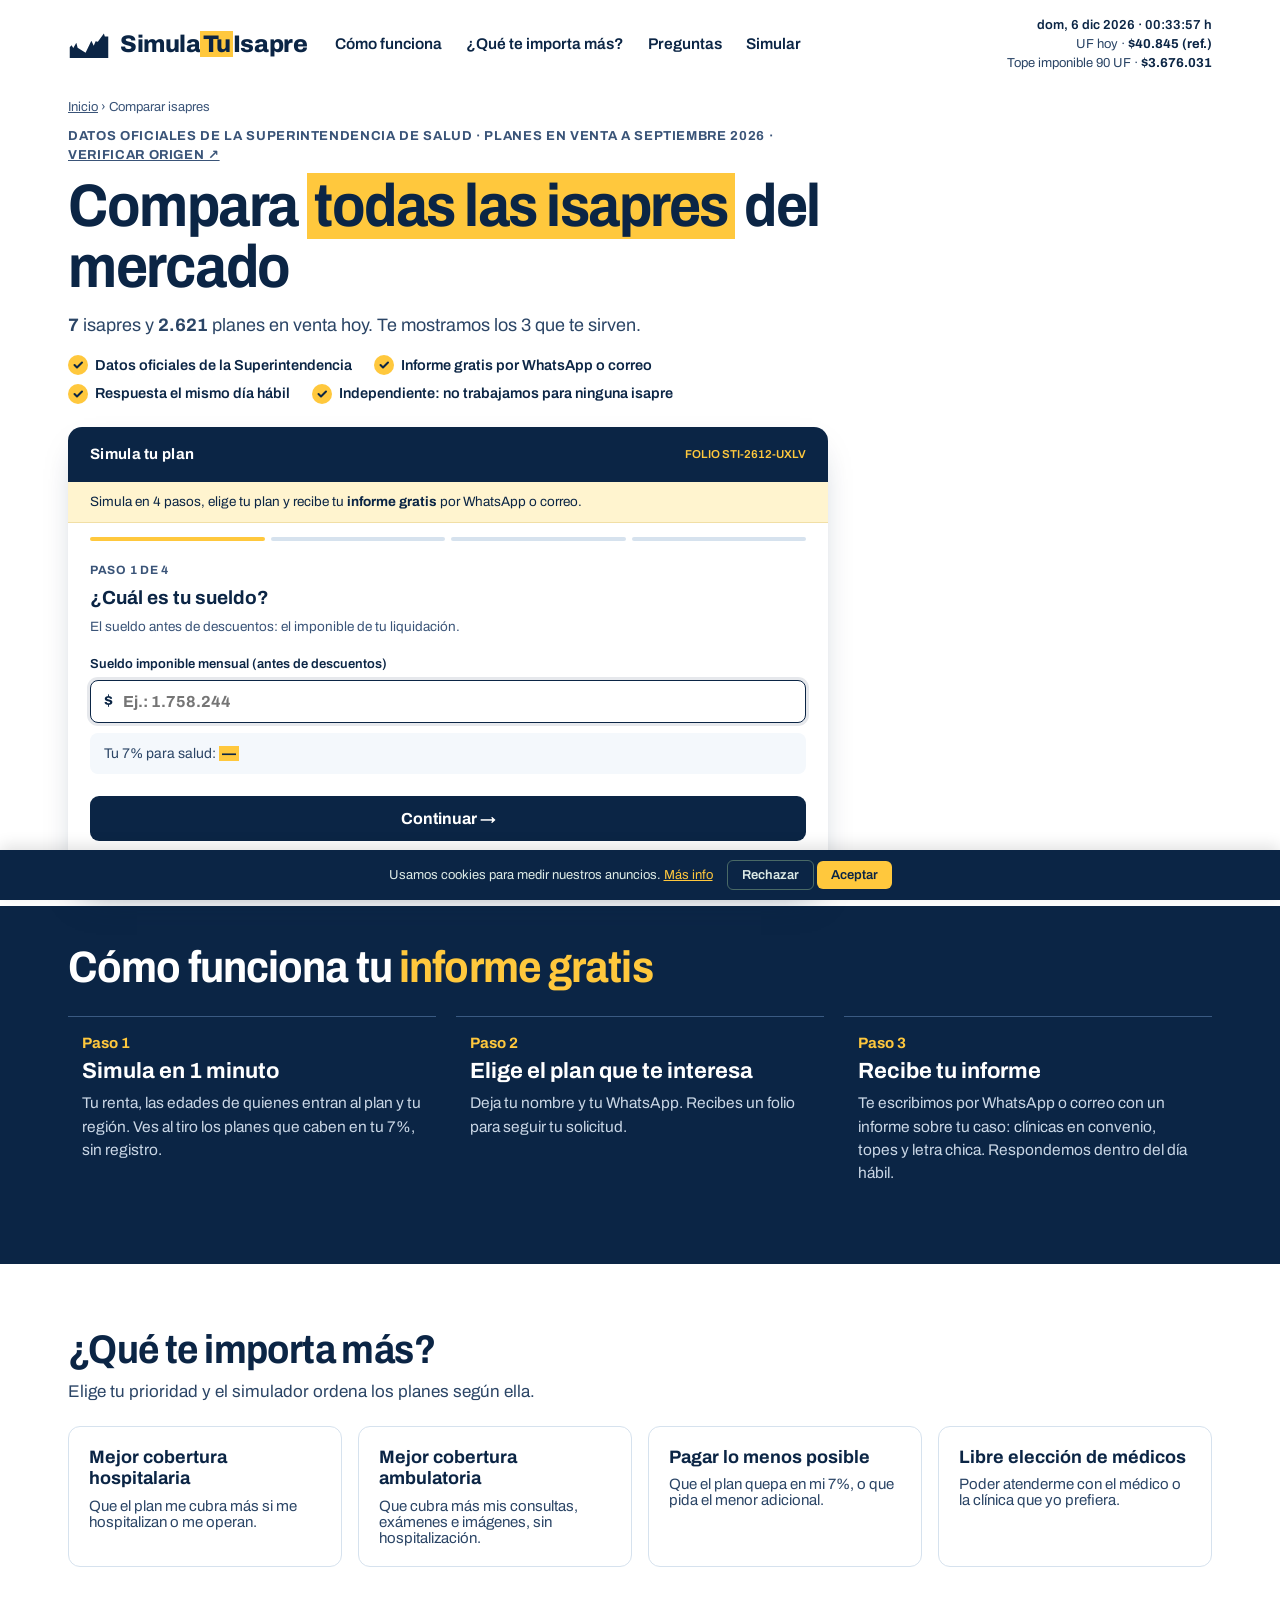
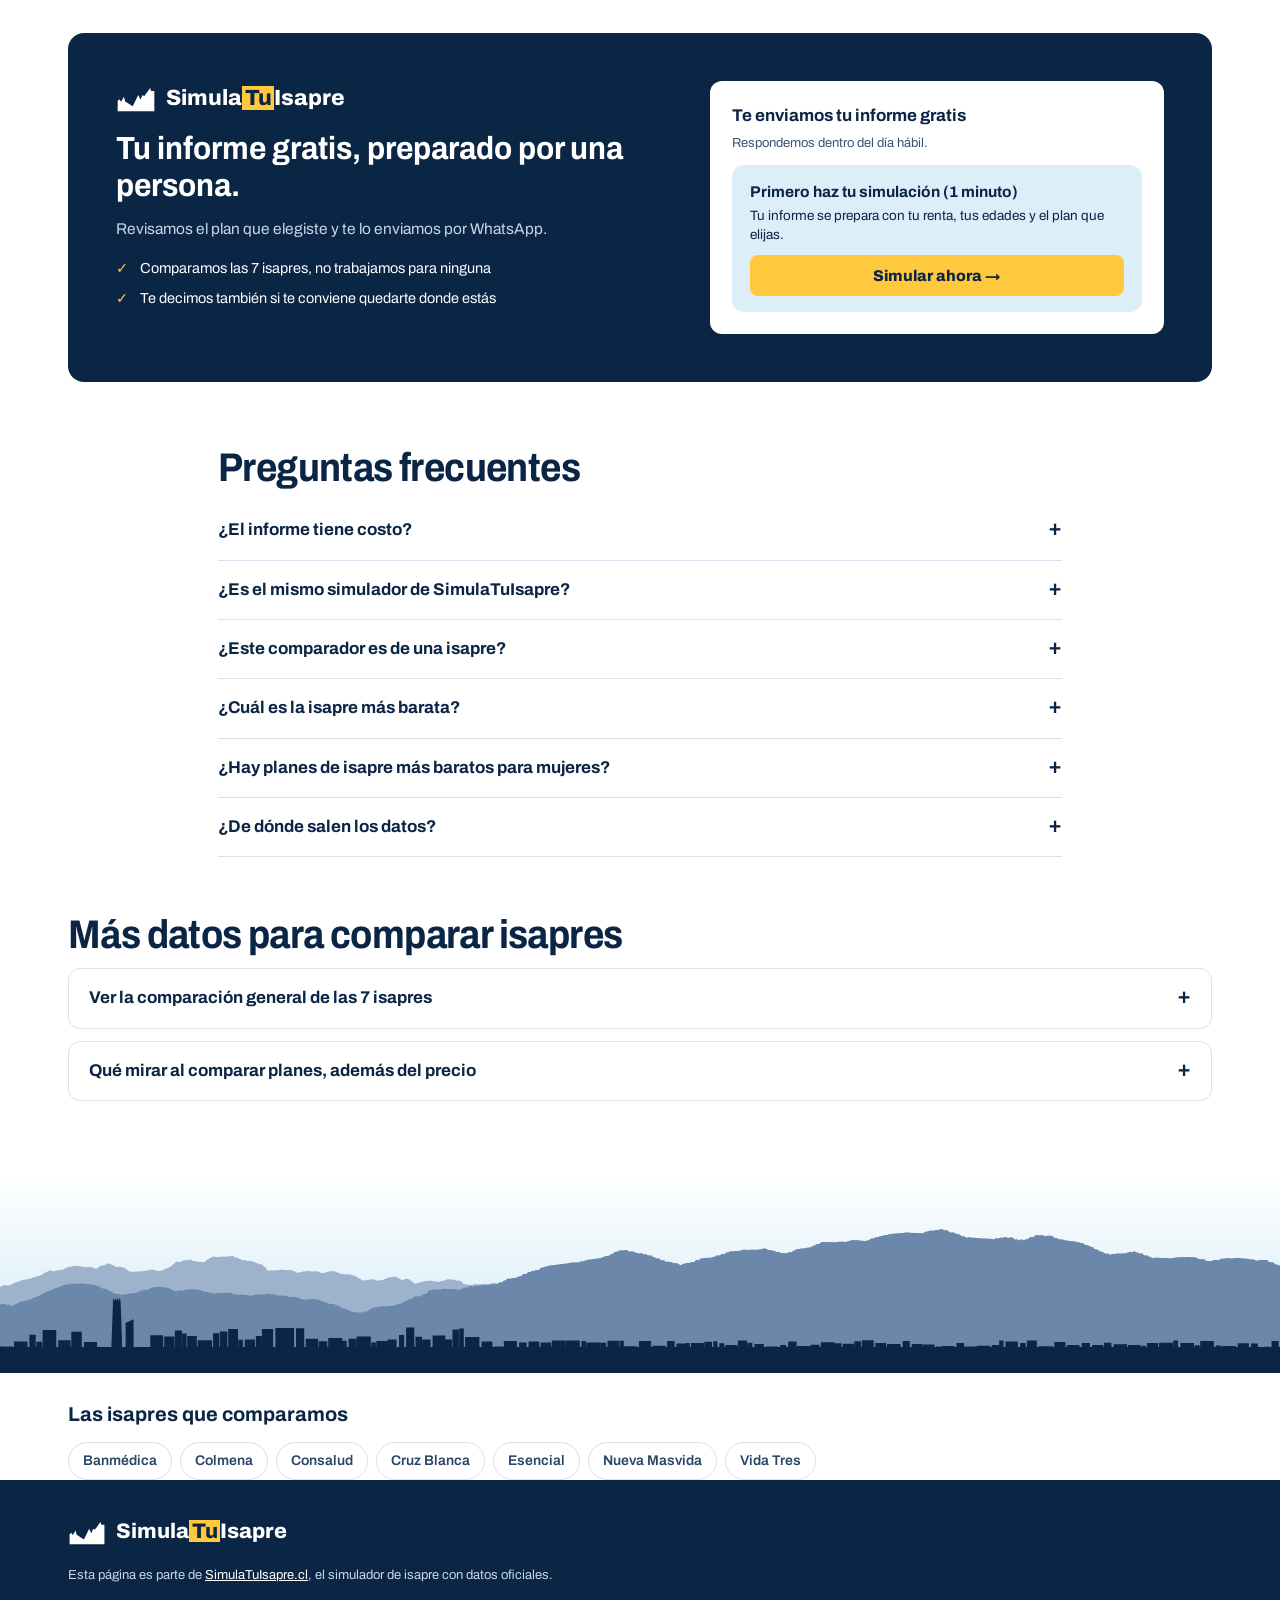
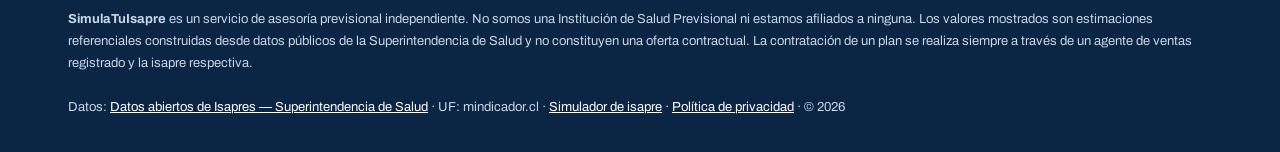
==== commit d8cfec75: "Add files via upload" ====
--- a/comparar-isapres/index.html
+++ b/comparar-isapres/index.html
@@ -98,8 +98,8 @@
 .alcance .grande mark{padding:0 .15em}
 
 /* Simulador (archivo compartido): solo se le cambia la apariencia en esta página */
-.ficha{border:0;box-shadow:0 14px 34px -16px rgba(11,37,69,.4);transition:transform .2s ease, box-shadow .2s ease}
-.ficha:hover,.ficha:focus-within,.ficha.atencion{transform:translateY(-3px);box-shadow:0 0 0 3px var(--sol),0 20px 44px -18px rgba(11,37,69,.45)}
+.ficha{border:0;box-shadow:0 14px 34px -16px rgba(11,37,69,.4);transition:box-shadow .2s ease}
+.ficha.atencion{box-shadow:0 0 0 3px var(--sol),0 20px 44px -18px rgba(11,37,69,.45)}
 .ficha-head{background:var(--tinta)}
 .ficha-head .folio{color:var(--sol);font-weight:600}
 .aviso-informe{background:var(--sello-bg)!important;border-bottom-color:#F1DFA6!important}
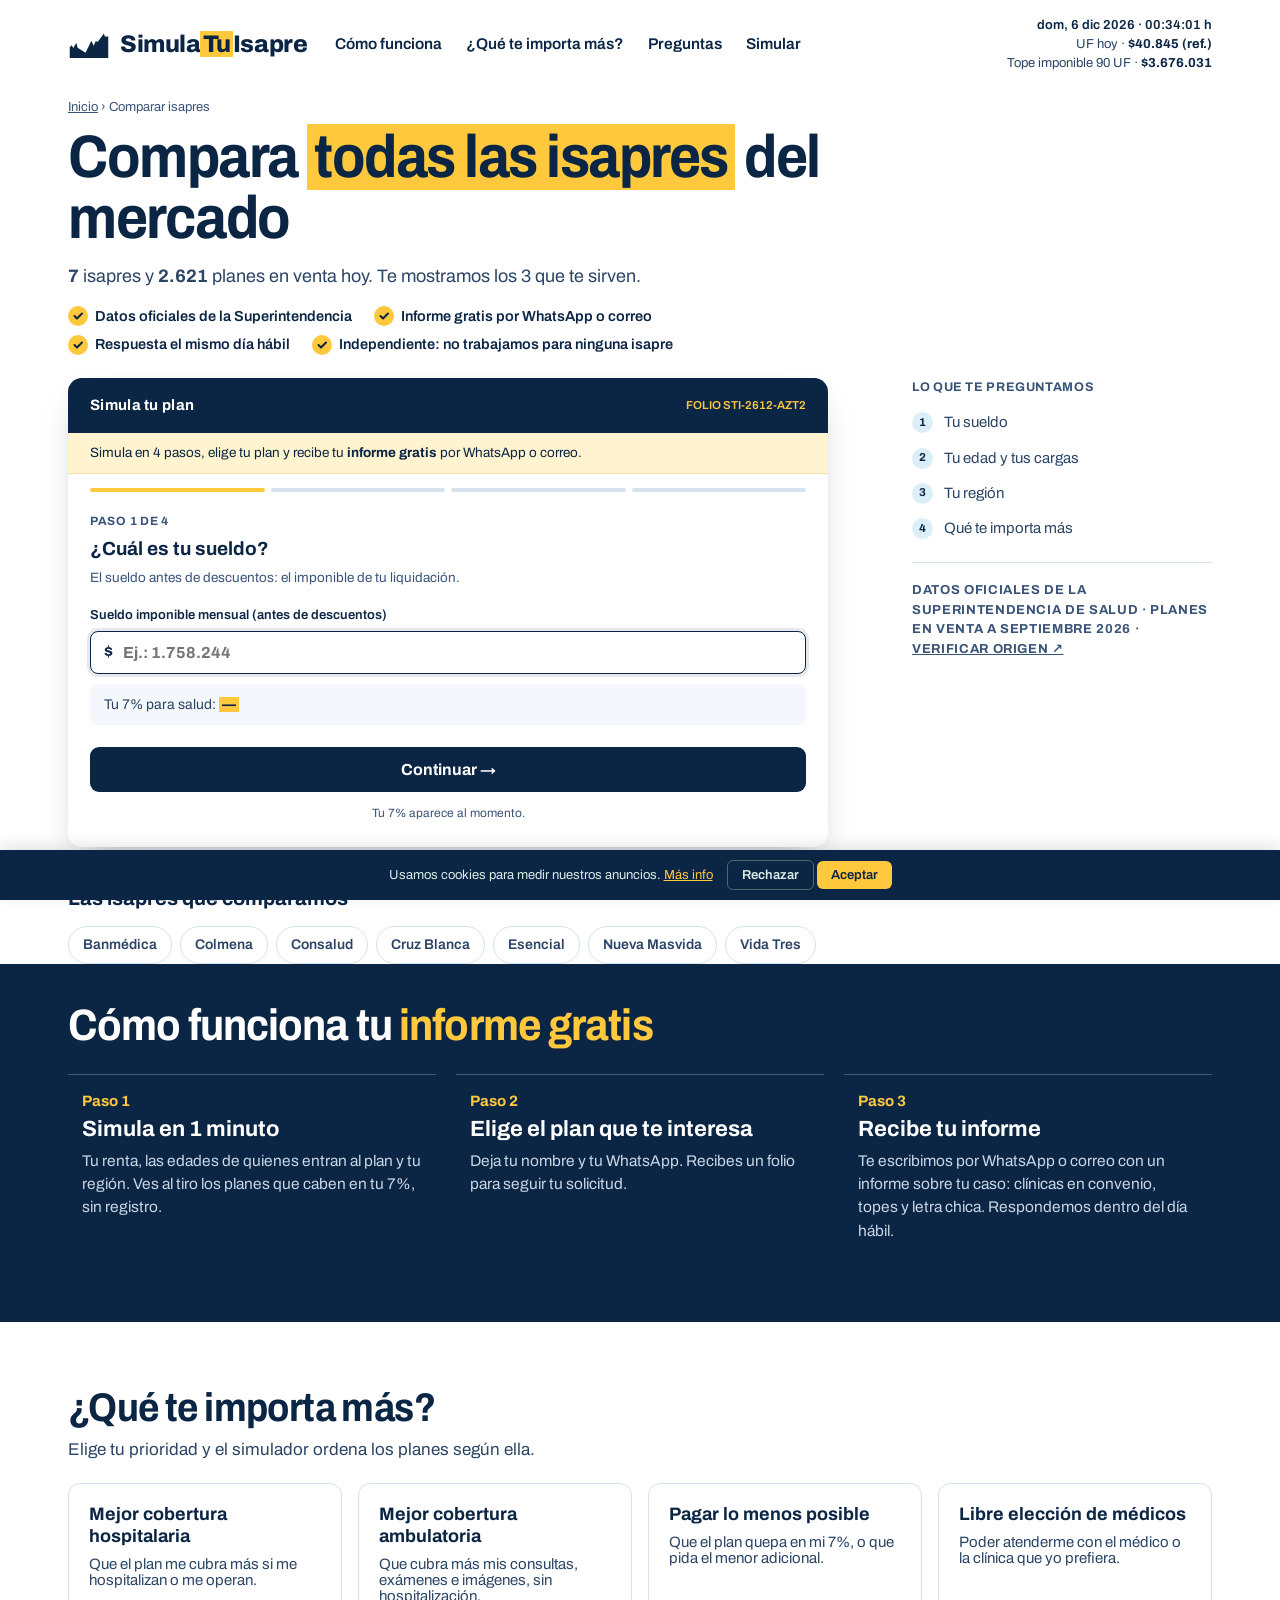
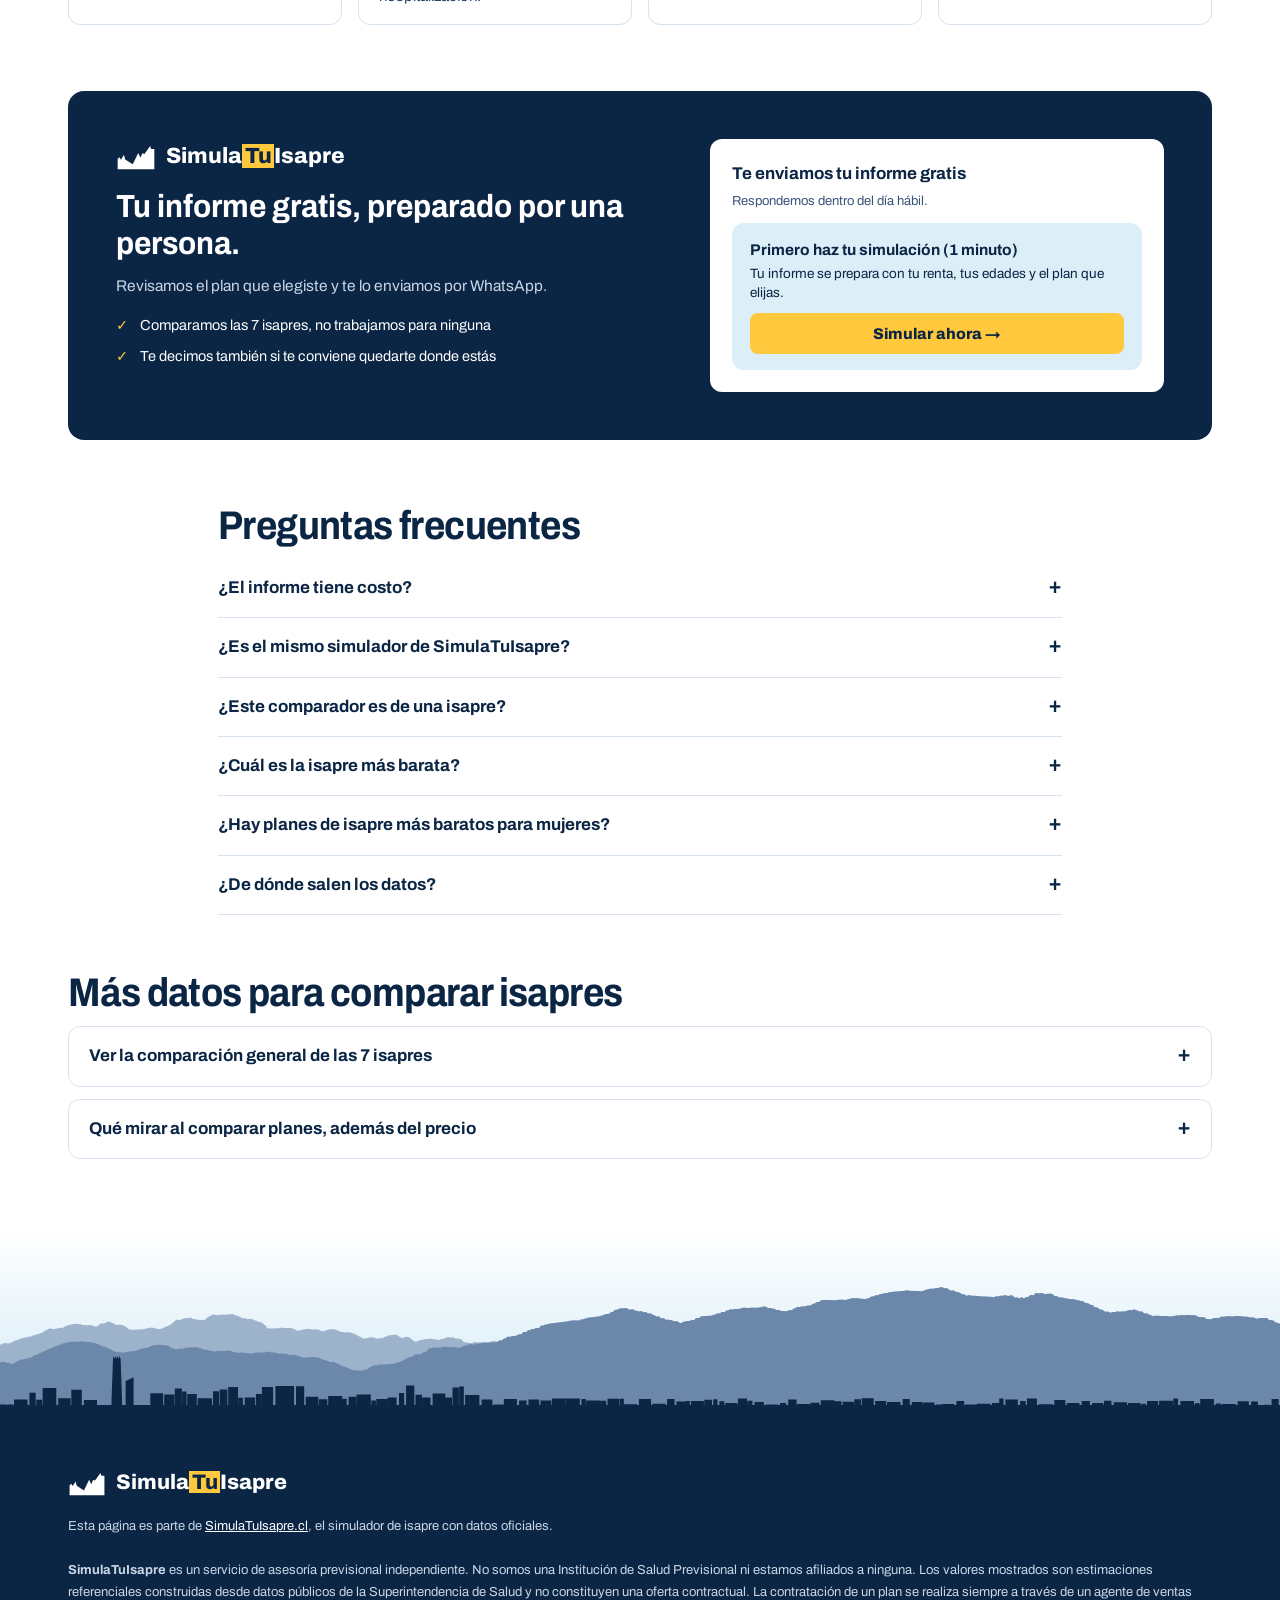
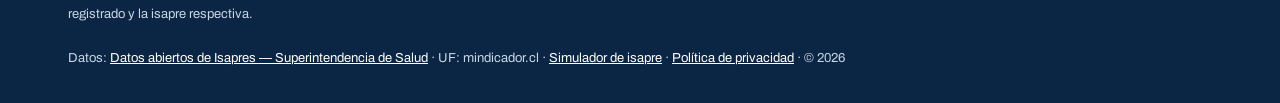
==== commit a0899c98: "Add files via upload" ====
--- a/comparar-isapres/index.html
+++ b/comparar-isapres/index.html
@@ -68,10 +68,15 @@
 @media(max-width:520px){header.top{flex-wrap:nowrap;gap:8px}.logo{font-size:17px;gap:6px;flex:none}.logo svg{width:28px;height:21px}.uf-hoy{font-size:10.5px;white-space:nowrap;margin-left:auto;line-height:1.4}}
 
 /* Portada de la página */
-.hero{display:grid;grid-template-columns:minmax(0,1fr);grid-template-areas:"txt" "sim";gap:22px;padding-top:14px;padding-bottom:10px;align-items:start}
+.hero{display:grid;grid-template-columns:minmax(0,1fr) 300px;grid-template-areas:"txt txt" "sim guia";gap:22px 48px;padding-top:14px;padding-bottom:10px;align-items:start}
 .h-txt,.h-sim{max-width:760px}
-.h-txt{grid-area:txt}.h-sim{grid-area:sim}
-@media(max-width:900px){.hero{grid-template-columns:1fr;grid-template-areas:"txt" "sim";gap:22px}}
+.h-txt{grid-area:txt}.h-sim{grid-area:sim}.h-guia{grid-area:guia}
+.h-guia h2{margin:0;font-size:12.5px;font-weight:700;letter-spacing:.05em;text-transform:uppercase;color:var(--gris)}
+.h-guia ol{list-style:none;margin:14px 0 0;padding:0;display:flex;flex-direction:column;gap:12px}
+.h-guia li{display:flex;align-items:center;gap:11px;font-size:15px;color:var(--txt2)}
+.h-guia li b{flex:none;width:21px;height:21px;border-radius:50%;background:var(--cielo);color:var(--tinta);font-size:11.5px;font-weight:700;display:inline-flex;align-items:center;justify-content:center}
+.h-guia .dato{margin:22px 0 0;padding-top:18px;border-top:1px solid var(--linea)}
+@media(max-width:900px){.hero{grid-template-columns:1fr;grid-template-areas:"txt" "sim";gap:22px}.h-guia{display:none}}
 .migas{font-size:13px;color:var(--gris);margin-bottom:10px}.migas a{color:var(--gris)}
 .dato{font-size:13px;font-weight:700;letter-spacing:.05em;text-transform:uppercase;color:var(--gris);line-height:1.5}
 .dato a{color:var(--gris)}
@@ -276,7 +281,6 @@
 <section class="hero envoltura">
   <div class="h-txt">
     <nav class="migas" aria-label="Ubicación"><a href="/">Inicio</a> › Comparar isapres</nav>
-    <p class="dato">Datos oficiales de la Superintendencia de Salud · planes en venta a <span class="periodo-dyn"><!--AUTO:periodo-->septiembre 2026<!--/AUTO:periodo--></span> · <a href="https://www.superdesalud.gob.cl/tax-biblioteca-digital/datos-abiertos-de-isapres-6988/" target="_blank" rel="noopener">verificar origen ↗</a></p>
     <h1>Compara <mark>todas las isapres</mark> del mercado</h1>
     <p class="sub"><b class="isapres-dyn">7</b> isapres y <b class="total-dyn">2.621</b> planes en venta hoy. Te mostramos los 3 que te sirven.</p>
     <ul class="puntos">
@@ -290,6 +294,16 @@
     <!-- Simulador: lo dibuja /simulador.js (el mismo de la portada) -->
     <div data-sti="ficha"></div>
   </div>
+  <aside class="h-guia" aria-label="Lo que te preguntamos">
+    <h2>Lo que te preguntamos</h2>
+    <ol>
+      <li><b>1</b> Tu sueldo</li>
+      <li><b>2</b> Tu edad y tus cargas</li>
+      <li><b>3</b> Tu región</li>
+      <li><b>4</b> Qué te importa más</li>
+    </ol>
+    <p class="dato">Datos oficiales de la Superintendencia de Salud · planes en venta a <span class="periodo-dyn"><!--AUTO:periodo-->septiembre 2026<!--/AUTO:periodo--></span> · <a href="https://www.superdesalud.gob.cl/tax-biblioteca-digital/datos-abiertos-de-isapres-6988/" target="_blank" rel="noopener">verificar origen ↗</a></p>
+  </aside>
   <div class="h-conf"><ul class="puntos">
       <li>Datos oficiales de la Superintendencia</li>
       <li>Informe gratis por WhatsApp o correo</li>
@@ -302,6 +316,11 @@
 <div data-sti="resultados"></div>
 
 </div>
+
+<section class="envoltura" style="padding-top:26px">
+  <h2 style="margin:0 0 12px;font-size:20px;font-weight:700;color:var(--tinta)">Las isapres que comparamos</h2>
+  <ul class="isapres-lista" style="list-style:none;margin:0;padding:0;display:flex;flex-wrap:wrap;gap:8px"></ul>
+</section>
 
 <section class="azul" id="como">
   <div class="envoltura">
@@ -372,10 +391,6 @@
 <div class="cierre">
 <svg aria-hidden="true" viewBox="0 0 1440 200" preserveAspectRatio="xMinYMax slice" class="cordillera"><path d="M0 200 L0.0 113.7 L1.6 113.2 L3.2 112.4 L4.8 112.0 L6.4 112.3 L8.0 112.6 L9.6 112.3 L11.2 111.6 L12.8 110.9 L14.4 109.8 L16.0 109.5 L17.6 108.9 L19.2 108.6 L20.8 107.6 L22.4 107.2 L24.0 106.7 L25.6 106.6 L27.2 106.5 L28.8 105.6 L30.4 105.7 L32.0 104.9 L33.6 104.2 L35.2 104.0 L36.8 103.3 L38.4 103.2 L40.0 102.2 L41.6 101.9 L43.2 101.1 L44.8 99.6 L46.4 99.2 L48.0 98.2 L49.6 97.5 L51.2 97.5 L52.8 98.1 L54.4 98.2 L56.0 97.6 L57.6 97.5 L59.2 97.0 L60.8 96.8 L62.4 97.0 L64.0 96.0 L65.6 95.2 L67.2 94.6 L68.8 94.1 L70.4 93.8 L72.0 93.6 L73.6 92.7 L75.2 92.7 L76.8 92.9 L78.4 93.0 L80.0 93.3 L81.6 93.6 L83.2 94.3 L84.8 93.9 L86.4 94.1 L88.0 94.4 L89.6 93.8 L91.2 94.0 L92.8 94.8 L94.4 95.3 L96.0 95.7 L97.6 94.9 L99.2 93.7 L100.8 92.5 L102.4 92.5 L104.0 92.4 L105.6 91.8 L107.2 90.7 L108.8 90.4 L110.4 90.7 L112.0 92.1 L113.6 92.2 L115.2 93.5 L116.8 93.9 L118.4 93.7 L120.0 93.6 L121.6 94.2 L123.2 94.2 L124.8 95.2 L126.4 96.0 L128.0 97.7 L129.6 98.5 L131.2 98.8 L132.8 98.8 L134.4 98.7 L136.0 98.7 L137.6 98.4 L139.2 98.2 L140.8 98.2 L142.4 98.4 L144.0 98.0 L145.6 97.7 L147.2 97.2 L148.8 97.2 L150.4 96.6 L152.0 96.8 L153.6 96.7 L155.2 97.2 L156.8 98.1 L158.4 97.9 L160.0 97.9 L161.6 97.4 L163.2 97.3 L164.8 96.1 L166.4 95.5 L168.0 94.9 L169.6 94.0 L171.2 93.2 L172.8 91.8 L174.4 90.4 L176.0 88.8 L177.6 88.8 L179.2 88.9 L180.8 88.7 L182.4 88.0 L184.0 87.2 L185.6 87.2 L187.2 87.0 L188.8 87.0 L190.4 86.5 L192.0 87.5 L193.6 87.9 L195.2 88.3 L196.8 88.5 L198.4 88.8 L200.0 88.9 L201.6 88.8 L203.2 89.2 L204.8 89.0 L206.4 87.1 L208.0 86.2 L209.6 85.2 L211.2 84.4 L212.8 83.6 L214.4 83.6 L216.0 84.2 L217.6 83.9 L219.2 84.0 L220.8 83.9 L222.4 83.4 L224.0 83.4 L225.6 83.7 L227.2 83.7 L228.8 83.3 L230.4 83.2 L232.0 83.0 L233.6 83.2 L235.2 84.4 L236.8 84.6 L238.4 85.2 L240.0 86.1 L241.6 86.8 L243.2 87.2 L244.8 87.1 L246.4 87.8 L248.0 88.0 L249.6 88.0 L251.2 88.1 L252.8 88.5 L254.4 89.2 L256.0 89.7 L257.6 90.4 L259.2 90.9 L260.8 91.4 L262.4 91.4 L264.0 93.8 L265.6 94.2 L267.2 97.2 L268.8 97.4 L270.4 97.4 L272.0 97.3 L273.6 97.5 L275.2 97.2 L276.8 97.2 L278.4 97.2 L280.0 96.8 L281.6 96.4 L283.2 96.9 L284.8 97.0 L286.4 97.2 L288.0 96.9 L289.6 96.9 L291.2 96.9 L292.8 97.7 L294.4 98.0 L296.0 99.4 L297.6 99.8 L299.2 99.3 L300.8 99.2 L302.4 98.7 L304.0 98.3 L305.6 98.3 L307.2 97.8 L308.8 98.0 L310.4 98.0 L312.0 99.1 L313.6 98.2 L315.2 98.0 L316.8 98.7 L318.4 98.3 L320.0 99.6 L321.6 100.1 L323.2 100.2 L324.8 99.7 L326.4 99.2 L328.0 98.7 L329.6 98.3 L331.2 98.3 L332.8 98.2 L334.4 98.3 L336.0 98.7 L337.6 99.7 L339.2 99.7 L340.8 101.0 L342.4 100.9 L344.0 101.1 L345.6 101.4 L347.2 101.3 L348.8 101.3 L350.4 101.5 L352.0 102.0 L353.6 102.7 L355.2 103.1 L356.8 103.9 L358.4 105.3 L360.0 105.6 L361.6 106.8 L363.2 107.4 L364.8 107.4 L366.4 107.3 L368.0 107.1 L369.6 106.6 L371.2 106.3 L372.8 106.6 L374.4 106.6 L376.0 107.7 L377.6 107.5 L379.2 107.5 L380.8 107.0 L382.4 107.2 L384.0 106.2 L385.6 105.8 L387.2 105.1 L388.8 104.4 L390.4 104.0 L392.0 104.3 L393.6 103.8 L395.2 103.8 L396.8 104.0 L398.4 105.1 L400.0 106.1 L401.6 107.0 L403.2 106.8 L404.8 106.3 L406.4 105.7 L408.0 105.9 L409.6 106.6 L411.2 108.1 L412.8 109.1 L414.4 110.6 L416.0 110.8 L417.6 110.0 L419.2 109.5 L420.8 109.0 L422.4 108.8 L424.0 108.2 L425.6 108.0 L427.2 108.0 L428.8 107.8 L430.4 107.8 L432.0 107.7 L433.6 108.2 L435.2 108.5 L436.8 108.6 L438.4 109.0 L440.0 108.5 L441.6 107.9 L443.2 107.9 L444.8 107.1 L446.4 106.7 L448.0 106.0 L449.6 106.4 L451.2 106.4 L452.8 106.6 L454.4 106.7 L456.0 107.7 L457.6 107.6 L459.2 107.7 L460.8 108.1 L462.4 109.6 L464.0 111.3 L465.6 111.3 L467.2 111.4 L468.8 112.1 L470.4 112.1 L472.0 112.1 L473.6 111.4 L475.2 111.1 L476.8 111.5 L478.4 111.5 L480.0 111.3 L481.6 111.2 L483.2 111.0 L484.8 111.0 L486.4 111.6 L488.0 111.3 L489.6 111.1 L491.2 110.3 L492.8 110.0 L494.4 110.0 L496.0 110.2 L497.6 110.5 L499.2 109.6 L500.8 109.6 L502.4 109.2 L504.0 107.5 L505.6 107.5 L507.2 105.8 L508.8 105.8 L510.4 105.7 L512.0 105.3 L513.6 104.9 L515.2 104.9 L516.8 104.4 L518.4 103.5 L520.0 103.4 L521.6 103.0 L523.2 101.0 L524.8 100.9 L526.4 100.9 L528.0 99.3 L529.6 99.3 L531.2 98.5 L532.8 98.1 L534.4 98.1 L536.0 97.0 L537.6 97.0 L539.2 97.0 L540.8 94.7 L542.4 94.7 L544.0 94.3 L545.6 93.4 L547.2 93.4 L548.8 92.8 L550.4 92.5 L552.0 92.5 L553.6 92.0 L555.2 92.0 L556.8 91.8 L558.4 91.5 L560.0 91.5 L561.6 91.1 L563.2 91.1 L564.8 90.8 L566.4 90.5 L568.0 90.5 L569.6 89.8 L571.2 89.8 L572.8 89.5 L574.4 89.5 L576.0 89.5 L577.6 89.5 L579.2 89.5 L580.8 88.5 L582.4 88.5 L584.0 88.3 L585.6 87.3 L587.2 87.3 L588.8 86.6 L590.4 86.6 L592.0 86.4 L593.6 85.9 L595.2 85.9 L596.8 85.5 L598.4 85.5 L600.0 85.5 L601.6 84.6 L603.2 84.6 L604.8 83.3 L606.4 83.1 L608.0 83.1 L609.6 82.4 L611.2 81.0 L612.8 81.0 L614.4 79.2 L616.0 78.7 L617.6 78.7 L619.2 77.5 L620.8 77.5 L622.4 77.5 L624.0 77.2 L625.6 77.2 L627.2 77.2 L628.8 78.8 L630.4 78.5 L632.0 78.5 L633.6 78.5 L635.2 79.8 L636.8 79.8 L638.4 80.4 L640.0 80.4 L641.6 80.0 L643.2 81.2 L644.8 81.2 L646.4 81.2 L648.0 82.4 L649.6 82.4 L651.2 82.4 L652.8 83.9 L654.4 83.9 L656.0 85.6 L657.6 85.6 L659.2 85.6 L660.8 87.2 L662.4 87.2 L664.0 87.2 L665.6 88.7 L667.2 88.7 L668.8 88.7 L670.4 89.2 L672.0 89.2 L673.6 90.2 L675.2 90.2 L676.8 90.2 L678.4 91.0 L680.0 91.9 L681.6 91.9 L683.2 90.7 L684.8 90.7 L686.4 89.9 L688.0 89.9 L689.6 89.9 L691.2 88.9 L692.8 88.9 L694.4 88.9 L696.0 86.9 L697.6 86.9 L699.2 86.9 L700.8 85.4 L702.4 85.4 L704.0 85.0 L705.6 85.0 L707.2 85.0 L708.8 84.7 L710.4 84.7 L712.0 84.7 L713.6 83.7 L715.2 83.7 L716.8 82.4 L718.4 82.4 L720.0 82.4 L721.6 81.0 L723.2 81.0 L724.8 81.0 L726.4 79.5 L728.0 79.5 L729.6 78.4 L731.2 78.4 L732.8 78.4 L734.4 77.9 L736.0 77.9 L737.6 77.9 L739.2 77.7 L740.8 77.7 L742.4 76.8 L744.0 76.8 L745.6 76.8 L747.2 76.9 L748.8 76.9 L750.4 76.8 L752.0 76.8 L753.6 76.8 L755.2 76.7 L756.8 76.7 L758.4 76.7 L760.0 76.2 L761.6 76.2 L763.2 75.4 L764.8 75.4 L766.4 76.0 L768.0 77.0 L769.6 77.0 L771.2 77.0 L772.8 77.9 L774.4 77.6 L776.0 79.0 L777.6 79.0 L779.2 79.0 L780.8 80.1 L782.4 80.1 L784.0 80.2 L785.6 80.2 L787.2 80.2 L788.8 79.2 L790.4 79.2 L792.0 79.2 L793.6 77.4 L795.2 77.4 L796.8 76.0 L798.4 76.0 L800.0 76.0 L801.6 75.4 L803.2 75.4 L804.8 75.4 L806.4 74.8 L808.0 74.8 L809.6 74.6 L811.2 74.3 L812.8 72.8 L814.4 72.8 L816.0 71.5 L817.6 71.0 L819.2 71.0 L820.8 69.4 L822.4 69.1 L824.0 69.1 L825.6 69.0 L827.2 69.0 L828.8 69.0 L830.4 69.3 L832.0 69.3 L833.6 69.3 L835.2 69.2 L836.8 69.2 L838.4 68.8 L840.0 68.8 L841.6 68.8 L843.2 68.8 L844.8 69.0 L846.4 69.0 L848.0 68.1 L849.6 68.1 L851.2 67.3 L852.8 67.3 L854.4 67.3 L856.0 67.3 L857.6 67.3 L859.2 67.4 L860.8 67.7 L862.4 67.7 L864.0 68.0 L865.6 68.0 L867.2 67.5 L868.8 67.5 L870.4 66.0 L872.0 65.6 L873.6 65.6 L875.2 64.5 L876.8 64.3 L878.4 64.3 L880.0 63.1 L881.6 63.1 L883.2 62.7 L884.8 62.0 L886.4 62.0 L888.0 62.0 L889.6 60.9 L891.2 61.2 L892.8 60.8 L894.4 60.8 L896.0 60.5 L897.6 60.5 L899.2 60.5 L900.8 60.0 L902.4 60.0 L904.0 60.0 L905.6 59.6 L907.2 59.6 L908.8 59.6 L910.4 60.0 L912.0 59.8 L913.6 60.1 L915.2 60.1 L916.8 60.1 L918.4 60.1 L920.0 60.2 L921.6 60.2 L923.2 59.9 L924.8 59.2 L926.4 58.5 L928.0 58.5 L929.6 57.7 L931.2 57.7 L932.8 57.7 L934.4 57.5 L936.0 57.0 L937.6 57.0 L939.2 56.7 L940.8 56.2 L942.4 56.2 L944.0 57.2 L945.6 57.2 L947.2 57.2 L948.8 58.4 L950.4 59.7 L952.0 59.6 L953.6 59.6 L955.2 60.6 L956.8 61.0 L958.4 61.0 L960.0 62.1 L961.6 63.1 L963.2 63.4 L964.8 63.5 L966.4 65.1 L968.0 64.3 L969.6 64.3 L971.2 64.7 L972.8 64.7 L974.4 64.7 L976.0 64.9 L977.6 64.9 L979.2 64.9 L980.8 65.5 L982.4 65.5 L984.0 65.4 L985.6 65.4 L987.2 65.7 L988.8 65.7 L990.4 65.7 L992.0 65.9 L993.6 66.4 L995.2 65.6 L996.8 65.6 L998.4 65.6 L1000.0 64.7 L1001.6 64.7 L1003.2 64.7 L1004.8 64.3 L1006.4 64.3 L1008.0 65.2 L1009.6 64.6 L1011.2 64.6 L1012.8 64.6 L1014.4 66.6 L1016.0 66.6 L1017.6 66.6 L1019.2 67.4 L1020.8 66.6 L1022.4 66.6 L1024.0 67.8 L1025.6 66.2 L1027.2 66.2 L1028.8 65.4 L1030.4 64.1 L1032.0 63.9 L1033.6 64.4 L1035.2 62.2 L1036.8 62.2 L1038.4 62.2 L1040.0 62.5 L1041.6 61.9 L1043.2 62.4 L1044.8 62.9 L1046.4 62.9 L1048.0 62.7 L1049.6 62.7 L1051.2 62.7 L1052.8 63.2 L1054.4 65.1 L1056.0 64.9 L1057.6 65.6 L1059.2 66.4 L1060.8 66.5 L1062.4 66.5 L1064.0 66.9 L1065.6 67.5 L1067.2 67.5 L1068.8 68.1 L1070.4 68.3 L1072.0 68.3 L1073.6 68.3 L1075.2 68.5 L1076.8 69.3 L1078.4 69.3 L1080.0 69.7 L1081.6 70.3 L1083.2 70.3 L1084.8 71.8 L1086.4 72.2 L1088.0 72.2 L1089.6 73.2 L1091.2 74.0 L1092.8 74.0 L1094.4 76.3 L1096.0 76.2 L1097.6 76.8 L1099.2 78.0 L1100.8 78.8 L1102.4 78.8 L1104.0 80.1 L1105.6 80.7 L1107.2 80.7 L1108.8 80.7 L1110.4 82.1 L1112.0 81.1 L1113.6 81.1 L1115.2 81.1 L1116.8 80.5 L1118.4 80.5 L1120.0 80.8 L1121.6 80.6 L1123.2 80.6 L1124.8 80.6 L1126.4 79.9 L1128.0 79.5 L1129.6 79.0 L1131.2 79.0 L1132.8 79.0 L1134.4 78.2 L1136.0 79.4 L1137.6 79.4 L1139.2 80.4 L1140.8 80.4 L1142.4 80.4 L1144.0 82.5 L1145.6 82.5 L1147.2 82.5 L1148.8 83.7 L1150.4 83.7 L1152.0 84.9 L1153.6 84.9 L1155.2 84.7 L1156.8 84.7 L1158.4 84.7 L1160.0 85.1 L1161.6 85.0 L1163.2 85.0 L1164.8 85.0 L1166.4 85.0 L1168.0 85.3 L1169.6 85.5 L1171.2 85.5 L1172.8 84.9 L1174.4 84.9 L1176.0 84.5 L1177.6 84.5 L1179.2 84.5 L1180.8 83.9 L1182.4 83.9 L1184.0 84.5 L1185.6 83.9 L1187.2 83.9 L1188.8 83.9 L1190.4 84.2 L1192.0 84.2 L1193.6 84.2 L1195.2 84.2 L1196.8 84.9 L1198.4 86.0 L1200.0 86.0 L1201.6 86.3 L1203.2 86.3 L1204.8 86.4 L1206.4 88.0 L1208.0 88.0 L1209.6 88.2 L1211.2 88.2 L1212.8 87.4 L1214.4 86.9 L1216.0 86.9 L1217.6 86.9 L1219.2 86.9 L1220.8 85.7 L1222.4 85.7 L1224.0 85.7 L1225.6 85.4 L1227.2 85.3 L1228.8 85.3 L1230.4 85.3 L1232.0 85.7 L1233.6 85.3 L1235.2 85.1 L1236.8 84.9 L1238.4 84.9 L1240.0 84.9 L1241.6 85.4 L1243.2 85.4 L1244.8 85.7 L1246.4 85.7 L1248.0 85.7 L1249.6 86.4 L1251.2 86.4 L1252.8 86.4 L1254.4 86.7 L1256.0 87.7 L1257.6 87.7 L1259.2 86.9 L1260.8 86.9 L1262.4 87.1 L1264.0 86.9 L1265.6 86.9 L1267.2 86.9 L1268.8 89.0 L1270.4 89.0 L1272.0 89.4 L1273.6 89.4 L1275.2 91.6 L1276.8 91.6 L1278.4 92.4 L1280.0 92.4 L1281.6 93.5 L1283.2 93.5 L1284.8 94.5 L1286.4 94.5 L1288.0 95.8 L1289.6 96.4 L1291.2 96.4 L1292.8 97.2 L1294.4 97.2 L1296.0 97.9 L1297.6 97.9 L1299.2 98.1 L1300.8 98.0 L1302.4 98.0 L1304.0 98.0 L1305.6 98.0 L1307.2 97.8 L1308.8 97.8 L1310.4 97.8 L1312.0 97.8 L1313.6 97.7 L1315.2 97.8 L1316.8 97.8 L1318.4 98.6 L1320.0 100.2 L1321.6 100.2 L1323.2 101.1 L1324.8 101.9 L1326.4 102.2 L1328.0 102.2 L1329.6 102.2 L1331.2 102.2 L1332.8 102.5 L1334.4 103.5 L1336.0 104.4 L1337.6 104.4 L1339.2 105.5 L1340.8 106.5 L1342.4 106.9 L1344.0 107.4 L1345.6 107.5 L1347.2 106.5 L1348.8 106.5 L1350.4 106.2 L1352.0 106.2 L1353.6 106.3 L1355.2 106.3 L1356.8 107.3 L1358.4 107.3 L1360.0 107.0 L1361.6 108.4 L1363.2 108.4 L1364.8 108.4 L1366.4 108.9 L1368.0 110.2 L1369.6 110.2 L1371.2 110.2 L1372.8 112.0 L1374.4 112.0 L1376.0 113.0 L1377.6 114.9 L1379.2 114.9 L1380.8 114.9 L1382.4 116.6 L1384.0 117.5 L1385.6 118.5 L1387.2 119.0 L1388.8 119.9 L1390.4 119.9 L1392.0 120.9 L1393.6 122.5 L1395.2 122.5 L1396.8 122.5 L1398.4 125.3 L1400.0 125.5 L1401.6 125.9 L1403.2 125.9 L1404.8 127.2 L1406.4 126.7 L1408.0 126.1 L1409.6 125.2 L1411.2 124.5 L1412.8 123.1 L1414.4 121.6 L1416.0 120.6 L1417.6 120.6 L1419.2 119.8 L1420.8 119.2 L1422.4 119.4 L1424.0 119.4 L1425.6 120.2 L1427.2 121.5 L1428.8 121.5 L1430.4 122.2 L1432.0 123.1 L1433.6 123.1 L1435.2 124.3 L1436.8 125.6 L1438.4 125.6 L1440.0 125.2 L1440 200 Z" fill="#9DB3CC"></path><path d="M0 200 L0.0 131.6 L1.6 131.0 L3.2 131.0 L4.8 131.0 L6.4 131.7 L8.0 131.8 L9.6 131.8 L11.2 132.9 L12.8 132.8 L14.4 131.7 L16.0 131.0 L17.6 129.9 L19.2 129.5 L20.8 128.6 L22.4 128.6 L24.0 128.0 L25.6 127.7 L27.2 127.4 L28.8 126.9 L30.4 126.4 L32.0 126.0 L33.6 124.6 L35.2 124.2 L36.8 123.8 L38.4 123.0 L40.0 122.3 L41.6 121.3 L43.2 120.6 L44.8 119.9 L46.4 119.1 L48.0 118.2 L49.6 117.7 L51.2 116.9 L52.8 116.7 L54.4 115.5 L56.0 114.9 L57.6 114.5 L59.2 113.8 L60.8 113.4 L62.4 112.4 L64.0 112.4 L65.6 111.5 L67.2 111.5 L68.8 111.4 L70.4 110.6 L72.0 111.1 L73.6 110.3 L75.2 110.7 L76.8 110.8 L78.4 110.8 L80.0 110.7 L81.6 110.3 L83.2 110.5 L84.8 110.5 L86.4 110.9 L88.0 111.0 L89.6 111.0 L91.2 111.5 L92.8 111.7 L94.4 111.8 L96.0 112.3 L97.6 112.9 L99.2 113.6 L100.8 114.4 L102.4 115.4 L104.0 115.4 L105.6 116.0 L107.2 116.5 L108.8 118.0 L110.4 118.0 L112.0 119.0 L113.6 119.9 L115.2 120.8 L116.8 120.8 L118.4 121.1 L120.0 121.2 L121.6 121.5 L123.2 121.5 L124.8 121.5 L126.4 121.1 L128.0 121.1 L129.6 120.2 L131.2 120.3 L132.8 120.3 L134.4 120.1 L136.0 119.9 L137.6 118.9 L139.2 118.7 L140.8 117.5 L142.4 117.5 L144.0 117.1 L145.6 117.1 L147.2 117.0 L148.8 116.0 L150.4 115.6 L152.0 114.7 L153.6 114.2 L155.2 113.9 L156.8 114.3 L158.4 113.8 L160.0 113.8 L161.6 113.9 L163.2 113.9 L164.8 114.7 L166.4 114.5 L168.0 114.5 L169.6 115.6 L171.2 116.9 L172.8 117.0 L174.4 117.9 L176.0 118.4 L177.6 118.1 L179.2 117.5 L180.8 117.5 L182.4 118.1 L184.0 117.3 L185.6 116.9 L187.2 116.6 L188.8 116.4 L190.4 116.5 L192.0 116.3 L193.6 116.3 L195.2 116.2 L196.8 116.2 L198.4 116.8 L200.0 116.9 L201.6 117.5 L203.2 118.4 L204.8 118.4 L206.4 119.0 L208.0 119.0 L209.6 119.8 L211.2 119.8 L212.8 120.4 L214.4 120.6 L216.0 120.5 L217.6 119.8 L219.2 119.8 L220.8 120.0 L222.4 119.9 L224.0 119.8 L225.6 119.8 L227.2 119.8 L228.8 119.6 L230.4 119.9 L232.0 120.3 L233.6 121.1 L235.2 121.3 L236.8 121.3 L238.4 121.9 L240.0 121.5 L241.6 121.5 L243.2 121.5 L244.8 121.9 L246.4 121.9 L248.0 122.1 L249.6 122.8 L251.2 122.8 L252.8 122.2 L254.4 121.7 L256.0 121.7 L257.6 121.6 L259.2 121.5 L260.8 121.5 L262.4 121.6 L264.0 121.6 L265.6 121.3 L267.2 120.8 L268.8 120.8 L270.4 120.8 L272.0 121.6 L273.6 121.6 L275.2 121.6 L276.8 122.0 L278.4 122.7 L280.0 122.5 L281.6 122.5 L283.2 122.8 L284.8 122.8 L286.4 122.7 L288.0 123.7 L289.6 124.1 L291.2 124.1 L292.8 123.7 L294.4 123.7 L296.0 124.4 L297.6 124.5 L299.2 125.1 L300.8 126.1 L302.4 126.1 L304.0 127.0 L305.6 126.3 L307.2 126.3 L308.8 126.7 L310.4 125.9 L312.0 125.9 L313.6 126.0 L315.2 126.0 L316.8 126.6 L318.4 126.6 L320.0 127.3 L321.6 128.0 L323.2 128.8 L324.8 128.8 L326.4 129.8 L328.0 129.9 L329.6 131.1 L331.2 131.1 L332.8 131.1 L334.4 131.1 L336.0 132.3 L337.6 132.4 L339.2 133.0 L340.8 134.7 L342.4 134.7 L344.0 135.8 L345.6 135.8 L347.2 136.7 L348.8 137.3 L350.4 138.1 L352.0 138.9 L353.6 139.3 L355.2 139.3 L356.8 139.4 L358.4 139.4 L360.0 139.6 L361.6 139.6 L363.2 139.2 L364.8 138.7 L366.4 138.3 L368.0 138.3 L369.6 136.1 L371.2 136.1 L372.8 134.6 L374.4 134.6 L376.0 134.2 L377.6 134.2 L379.2 133.4 L380.8 133.4 L382.4 133.2 L384.0 133.4 L385.6 133.4 L387.2 133.1 L388.8 132.9 L390.4 132.9 L392.0 132.9 L393.6 132.4 L395.2 132.2 L396.8 131.8 L398.4 131.1 L400.0 131.1 L401.6 130.0 L403.2 129.3 L404.8 128.6 L406.4 127.5 L408.0 127.1 L409.6 126.0 L411.2 125.8 L412.8 125.4 L414.4 123.5 L416.0 123.5 L417.6 123.3 L419.2 123.3 L420.8 123.3 L422.4 121.9 L424.0 121.1 L425.6 121.1 L427.2 120.0 L428.8 117.6 L430.4 117.3 L432.0 117.3 L433.6 116.5 L435.2 116.5 L436.8 116.5 L438.4 116.5 L440.0 116.5 L441.6 116.2 L443.2 115.8 L444.8 115.8 L446.4 115.8 L448.0 116.2 L449.6 116.2 L451.2 116.1 L452.8 116.1 L454.4 116.1 L456.0 116.6 L457.6 116.6 L459.2 117.2 L460.8 115.9 L462.4 115.9 L464.0 114.5 L465.6 114.5 L467.2 114.5 L468.8 113.4 L470.4 113.1 L472.0 113.1 L473.6 113.9 L475.2 112.6 L476.8 112.6 L478.4 112.7 L480.0 112.3 L481.6 112.3 L483.2 112.3 L484.8 111.7 L486.4 111.7 L488.0 111.7 L489.6 111.7 L491.2 111.5 L492.8 111.6 L494.4 111.6 L496.0 111.0 L497.6 111.0 L499.2 109.6 L500.8 109.6 L502.4 109.2 L504.0 107.5 L505.6 107.5 L507.2 105.8 L508.8 105.8 L510.4 105.7 L512.0 105.3 L513.6 104.9 L515.2 104.9 L516.8 104.4 L518.4 103.5 L520.0 103.4 L521.6 103.0 L523.2 101.0 L524.8 100.9 L526.4 100.9 L528.0 99.3 L529.6 99.3 L531.2 98.5 L532.8 98.1 L534.4 98.1 L536.0 97.0 L537.6 97.0 L539.2 97.0 L540.8 94.7 L542.4 94.7 L544.0 94.3 L545.6 93.4 L547.2 93.4 L548.8 92.8 L550.4 92.5 L552.0 92.5 L553.6 92.0 L555.2 92.0 L556.8 91.8 L558.4 91.5 L560.0 91.5 L561.6 91.1 L563.2 91.1 L564.8 90.8 L566.4 90.5 L568.0 90.5 L569.6 89.8 L571.2 89.8 L572.8 89.5 L574.4 89.5 L576.0 89.5 L577.6 89.5 L579.2 89.5 L580.8 88.5 L582.4 88.5 L584.0 88.3 L585.6 87.3 L587.2 87.3 L588.8 86.6 L590.4 86.6 L592.0 86.4 L593.6 85.9 L595.2 85.9 L596.8 85.5 L598.4 85.5 L600.0 85.5 L601.6 84.6 L603.2 84.6 L604.8 83.3 L606.4 83.1 L608.0 83.1 L609.6 82.4 L611.2 81.0 L612.8 81.0 L614.4 79.2 L616.0 78.7 L617.6 78.7 L619.2 77.5 L620.8 77.5 L622.4 77.5 L624.0 77.2 L625.6 77.2 L627.2 77.2 L628.8 78.8 L630.4 78.5 L632.0 78.5 L633.6 78.5 L635.2 79.8 L636.8 79.8 L638.4 80.4 L640.0 80.4 L641.6 80.0 L643.2 81.2 L644.8 81.2 L646.4 81.2 L648.0 82.4 L649.6 82.4 L651.2 82.4 L652.8 83.9 L654.4 83.9 L656.0 85.6 L657.6 85.6 L659.2 85.6 L660.8 87.2 L662.4 87.2 L664.0 87.2 L665.6 88.7 L667.2 88.7 L668.8 88.7 L670.4 89.2 L672.0 89.2 L673.6 90.2 L675.2 90.2 L676.8 90.2 L678.4 91.0 L680.0 91.9 L681.6 91.9 L683.2 90.7 L684.8 90.7 L686.4 89.9 L688.0 89.9 L689.6 89.9 L691.2 88.9 L692.8 88.9 L694.4 88.9 L696.0 86.9 L697.6 86.9 L699.2 86.9 L700.8 85.4 L702.4 85.4 L704.0 85.0 L705.6 85.0 L707.2 85.0 L708.8 84.7 L710.4 84.7 L712.0 84.7 L713.6 83.7 L715.2 83.7 L716.8 82.4 L718.4 82.4 L720.0 82.4 L721.6 81.0 L723.2 81.0 L724.8 81.0 L726.4 79.5 L728.0 79.5 L729.6 78.4 L731.2 78.4 L732.8 78.4 L734.4 77.9 L736.0 77.9 L737.6 77.9 L739.2 77.7 L740.8 77.7 L742.4 76.8 L744.0 76.8 L745.6 76.8 L747.2 76.9 L748.8 76.9 L750.4 76.8 L752.0 76.8 L753.6 76.8 L755.2 76.7 L756.8 76.7 L758.4 76.7 L760.0 76.2 L761.6 76.2 L763.2 75.4 L764.8 75.4 L766.4 76.0 L768.0 77.0 L769.6 77.0 L771.2 77.0 L772.8 77.9 L774.4 77.6 L776.0 79.0 L777.6 79.0 L779.2 79.0 L780.8 80.1 L782.4 80.1 L784.0 80.2 L785.6 80.2 L787.2 80.2 L788.8 79.2 L790.4 79.2 L792.0 79.2 L793.6 77.4 L795.2 77.4 L796.8 76.0 L798.4 76.0 L800.0 76.0 L801.6 75.4 L803.2 75.4 L804.8 75.4 L806.4 74.8 L808.0 74.8 L809.6 74.6 L811.2 74.3 L812.8 72.8 L814.4 72.8 L816.0 71.5 L817.6 71.0 L819.2 71.0 L820.8 69.4 L822.4 69.1 L824.0 69.1 L825.6 69.0 L827.2 69.0 L828.8 69.0 L830.4 69.3 L832.0 69.3 L833.6 69.3 L835.2 69.2 L836.8 69.2 L838.4 68.8 L840.0 68.8 L841.6 68.8 L843.2 68.8 L844.8 69.0 L846.4 69.0 L848.0 68.1 L849.6 68.1 L851.2 67.3 L852.8 67.3 L854.4 67.3 L856.0 67.3 L857.6 67.3 L859.2 67.4 L860.8 67.7 L862.4 67.7 L864.0 68.0 L865.6 68.0 L867.2 67.5 L868.8 67.5 L870.4 66.0 L872.0 65.6 L873.6 65.6 L875.2 64.5 L876.8 64.3 L878.4 64.3 L880.0 63.1 L881.6 63.1 L883.2 62.7 L884.8 62.0 L886.4 62.0 L888.0 62.0 L889.6 60.9 L891.2 61.2 L892.8 60.8 L894.4 60.8 L896.0 60.5 L897.6 60.5 L899.2 60.5 L900.8 60.0 L902.4 60.0 L904.0 60.0 L905.6 59.6 L907.2 59.6 L908.8 59.6 L910.4 60.0 L912.0 59.8 L913.6 60.1 L915.2 60.1 L916.8 60.1 L918.4 60.1 L920.0 60.2 L921.6 60.2 L923.2 59.9 L924.8 59.2 L926.4 58.5 L928.0 58.5 L929.6 57.7 L931.2 57.7 L932.8 57.7 L934.4 57.5 L936.0 57.0 L937.6 57.0 L939.2 56.7 L940.8 56.2 L942.4 56.2 L944.0 57.2 L945.6 57.2 L947.2 57.2 L948.8 58.4 L950.4 59.7 L952.0 59.6 L953.6 59.6 L955.2 60.6 L956.8 61.0 L958.4 61.0 L960.0 62.1 L961.6 63.1 L963.2 63.4 L964.8 63.5 L966.4 65.1 L968.0 64.3 L969.6 64.3 L971.2 64.7 L972.8 64.7 L974.4 64.7 L976.0 64.9 L977.6 64.9 L979.2 64.9 L980.8 65.5 L982.4 65.5 L984.0 65.4 L985.6 65.4 L987.2 65.7 L988.8 65.7 L990.4 65.7 L992.0 65.9 L993.6 66.4 L995.2 65.6 L996.8 65.6 L998.4 65.6 L1000.0 64.7 L1001.6 64.7 L1003.2 64.7 L1004.8 64.3 L1006.4 64.3 L1008.0 65.2 L1009.6 64.6 L1011.2 64.6 L1012.8 64.6 L1014.4 66.6 L1016.0 66.6 L1017.6 66.6 L1019.2 67.4 L1020.8 66.6 L1022.4 66.6 L1024.0 67.8 L1025.6 66.2 L1027.2 66.2 L1028.8 65.4 L1030.4 64.1 L1032.0 63.9 L1033.6 64.4 L1035.2 62.2 L1036.8 62.2 L1038.4 62.2 L1040.0 62.5 L1041.6 61.9 L1043.2 62.4 L1044.8 62.9 L1046.4 62.9 L1048.0 62.7 L1049.6 62.7 L1051.2 62.7 L1052.8 63.2 L1054.4 65.1 L1056.0 64.9 L1057.6 65.6 L1059.2 66.4 L1060.8 66.5 L1062.4 66.5 L1064.0 66.9 L1065.6 67.5 L1067.2 67.5 L1068.8 68.1 L1070.4 68.3 L1072.0 68.3 L1073.6 68.3 L1075.2 68.5 L1076.8 69.3 L1078.4 69.3 L1080.0 69.7 L1081.6 70.3 L1083.2 70.3 L1084.8 71.8 L1086.4 72.2 L1088.0 72.2 L1089.6 73.2 L1091.2 74.0 L1092.8 74.0 L1094.4 76.3 L1096.0 76.2 L1097.6 76.8 L1099.2 78.0 L1100.8 78.8 L1102.4 78.8 L1104.0 80.1 L1105.6 80.7 L1107.2 80.7 L1108.8 80.7 L1110.4 82.1 L1112.0 81.1 L1113.6 81.1 L1115.2 81.1 L1116.8 80.5 L1118.4 80.5 L1120.0 80.8 L1121.6 80.6 L1123.2 80.6 L1124.8 80.6 L1126.4 79.9 L1128.0 79.5 L1129.6 79.0 L1131.2 79.0 L1132.8 79.0 L1134.4 78.2 L1136.0 79.4 L1137.6 79.4 L1139.2 80.4 L1140.8 80.4 L1142.4 80.4 L1144.0 82.5 L1145.6 82.5 L1147.2 82.5 L1148.8 83.7 L1150.4 83.7 L1152.0 84.9 L1153.6 84.9 L1155.2 84.7 L1156.8 84.7 L1158.4 84.7 L1160.0 85.1 L1161.6 85.0 L1163.2 85.0 L1164.8 85.0 L1166.4 85.0 L1168.0 85.3 L1169.6 85.5 L1171.2 85.5 L1172.8 84.9 L1174.4 84.9 L1176.0 84.5 L1177.6 84.5 L1179.2 84.5 L1180.8 83.9 L1182.4 83.9 L1184.0 84.5 L1185.6 83.9 L1187.2 83.9 L1188.8 83.9 L1190.4 84.2 L1192.0 84.2 L1193.6 84.2 L1195.2 84.2 L1196.8 84.9 L1198.4 86.0 L1200.0 86.0 L1201.6 86.3 L1203.2 86.3 L1204.8 86.4 L1206.4 88.0 L1208.0 88.0 L1209.6 88.2 L1211.2 88.2 L1212.8 87.4 L1214.4 86.9 L1216.0 86.9 L1217.6 86.9 L1219.2 86.9 L1220.8 85.7 L1222.4 85.7 L1224.0 85.7 L1225.6 85.4 L1227.2 85.3 L1228.8 85.3 L1230.4 85.3 L1232.0 85.7 L1233.6 85.3 L1235.2 85.1 L1236.8 84.9 L1238.4 84.9 L1240.0 84.9 L1241.6 85.4 L1243.2 85.4 L1244.8 85.7 L1246.4 85.7 L1248.0 85.7 L1249.6 86.4 L1251.2 86.4 L1252.8 86.4 L1254.4 86.7 L1256.0 87.7 L1257.6 87.7 L1259.2 86.9 L1260.8 86.9 L1262.4 87.1 L1264.0 86.9 L1265.6 86.9 L1267.2 86.9 L1268.8 89.0 L1270.4 89.0 L1272.0 89.4 L1273.6 89.4 L1275.2 91.6 L1276.8 91.6 L1278.4 92.4 L1280.0 92.4 L1281.6 93.5 L1283.2 93.5 L1284.8 94.5 L1286.4 94.5 L1288.0 95.8 L1289.6 96.4 L1291.2 96.4 L1292.8 97.2 L1294.4 97.2 L1296.0 97.9 L1297.6 97.9 L1299.2 98.1 L1300.8 98.0 L1302.4 98.0 L1304.0 98.0 L1305.6 98.0 L1307.2 97.8 L1308.8 97.8 L1310.4 97.8 L1312.0 97.8 L1313.6 97.7 L1315.2 97.8 L1316.8 97.8 L1318.4 98.6 L1320.0 100.2 L1321.6 100.2 L1323.2 101.1 L1324.8 101.9 L1326.4 102.2 L1328.0 102.2 L1329.6 102.2 L1331.2 102.2 L1332.8 102.5 L1334.4 103.5 L1336.0 104.4 L1337.6 104.4 L1339.2 105.5 L1340.8 106.5 L1342.4 106.9 L1344.0 107.4 L1345.6 107.5 L1347.2 106.5 L1348.8 106.5 L1350.4 106.2 L1352.0 106.2 L1353.6 106.3 L1355.2 106.3 L1356.8 107.3 L1358.4 107.3 L1360.0 107.0 L1361.6 108.4 L1363.2 108.4 L1364.8 108.4 L1366.4 108.9 L1368.0 110.2 L1369.6 110.2 L1371.2 110.2 L1372.8 112.0 L1374.4 112.0 L1376.0 113.0 L1377.6 114.9 L1379.2 114.9 L1380.8 114.9 L1382.4 116.6 L1384.0 117.5 L1385.6 118.5 L1387.2 119.0 L1388.8 119.9 L1390.4 119.9 L1392.0 120.9 L1393.6 122.5 L1395.2 122.5 L1396.8 122.5 L1398.4 125.3 L1400.0 125.5 L1401.6 125.9 L1403.2 125.9 L1404.8 127.2 L1406.4 126.7 L1408.0 126.1 L1409.6 125.2 L1411.2 124.5 L1412.8 123.1 L1414.4 121.6 L1416.0 120.6 L1417.6 120.6 L1419.2 119.8 L1420.8 119.2 L1422.4 119.4 L1424.0 119.4 L1425.6 120.2 L1427.2 121.5 L1428.8 121.5 L1430.4 122.2 L1432.0 123.1 L1433.6 123.1 L1435.2 124.3 L1436.8 125.6 L1438.4 125.6 L1440.0 125.2 L1440 200 Z" fill="#6B88AB"></path><path d="M0 200 L0 174 L1440 174 L1440 200 ZM0.0 200 L0.0 173.4 L6.5 173.4 L6.5 200 ZM7.4 200 L7.4 173.6 L13.0 173.6 L13.0 200 ZM14.0 200 L14.0 168.6 L27.5 168.6 L27.5 200 ZM29.4 200 L29.4 161.8 L35.7 161.8 L35.7 200 ZM36.3 200 L36.3 168.7 L42.1 168.7 L42.1 200 ZM42.6 200 L42.6 157.1 L56.3 157.1 L56.3 200 ZM58.2 200 L58.2 167.3 L70.6 167.3 L70.6 200 ZM71.3 200 L71.3 158.7 L81.8 158.7 L81.8 200 ZM83.9 200 L83.9 169.0 L97.0 169.0 L97.0 200 ZM150.3 200 L150.3 162.3 L163.2 162.3 L163.2 200 ZM164.2 200 L164.2 163.5 L174.4 163.5 L174.4 200 ZM174.8 200 L174.8 157.4 L181.9 157.4 L181.9 200 ZM182.1 200 L182.1 160.4 L186.5 160.4 L186.5 200 ZM187.2 200 L187.2 162.9 L196.8 162.9 L196.8 200 ZM197.6 200 L197.6 167.3 L212.0 167.3 L212.0 200 ZM213.0 200 L213.0 160.3 L219.1 160.3 L219.1 200 ZM219.7 200 L219.7 158.4 L227.4 158.4 L227.4 200 ZM228.2 200 L228.2 155.9 L238.0 155.9 L238.0 200 ZM238.2 200 L238.2 166.7 L242.9 166.7 L242.9 200 ZM244.7 200 L244.7 166.6 L255.1 166.6 L255.1 200 ZM255.9 200 L255.9 163.1 L261.8 163.1 L261.8 200 ZM261.9 200 L261.9 156.1 L273.1 156.1 L273.1 200 ZM275.4 200 L275.4 155.0 L287.1 155.0 L287.1 200 ZM287.1 200 L287.1 154.9 L294.1 154.9 L294.1 200 ZM296.0 200 L296.0 155.3 L304.2 155.3 L304.2 200 ZM305.7 200 L305.7 165.7 L318.2 165.7 L318.2 200 ZM318.7 200 L318.7 168.2 L327.3 168.2 L327.3 200 ZM328.2 200 L328.2 165.1 L342.2 165.1 L342.2 200 ZM342.2 200 L342.2 167.7 L346.7 167.7 L346.7 200 ZM348.6 200 L348.6 165.8 L356.4 165.8 L356.4 200 ZM356.6 200 L356.6 163.6 L370.8 163.6 L370.8 200 ZM371.3 200 L371.3 169.5 L375.9 169.5 L375.9 200 ZM376.3 200 L376.3 168.0 L387.4 168.0 L387.4 200 ZM387.5 200 L387.5 166.4 L396.6 166.4 L396.6 200 ZM399.0 200 L399.0 161.9 L404.2 161.9 L404.2 200 ZM406.1 200 L406.1 154.6 L414.3 154.6 L414.3 200 ZM415.5 200 L415.5 163.8 L422.0 163.8 L422.0 200 ZM422.1 200 L422.1 166.4 L430.5 166.4 L430.5 200 ZM432.6 200 L432.6 162.4 L445.3 162.4 L445.3 200 ZM445.3 200 L445.3 166.5 L452.0 166.5 L452.0 200 ZM452.5 200 L452.5 156.5 L458.9 156.5 L458.9 200 ZM459.2 200 L459.2 155.6 L463.8 155.6 L463.8 200 ZM465.1 200 L465.1 164.0 L479.4 164.0 L479.4 200 ZM481.6 200 L481.6 168.6 L492.4 168.6 L492.4 200 ZM494.2 200 L494.2 173.4 L503.3 173.4 L503.3 200 ZM503.8 200 L503.8 167.9 L516.9 167.9 L516.9 200 ZM519.1 200 L519.1 169.6 L526.6 169.6 L526.6 200 ZM528.5 200 L528.5 168.5 L539.2 168.5 L539.2 200 ZM540.5 200 L540.5 169.4 L551.3 169.4 L551.3 200 ZM551.9 200 L551.9 167.5 L565.5 167.5 L565.5 200 ZM565.7 200 L565.7 167.5 L579.8 167.5 L579.8 200 ZM581.4 200 L581.4 167.9 L585.9 167.9 L585.9 200 ZM586.2 200 L586.2 169.5 L600.3 169.5 L600.3 200 ZM600.4 200 L600.4 169.7 L606.2 169.7 L606.2 200 ZM607.5 200 L607.5 167.7 L619.3 167.7 L619.3 200 ZM619.8 200 L619.8 167.7 L623.8 167.7 L623.8 200 ZM623.9 200 L623.9 173.3 L637.0 173.3 L637.0 200 ZM638.9 200 L638.9 168.0 L651.1 168.0 L651.1 200 ZM652.4 200 L652.4 172.7 L665.5 172.7 L665.5 200 ZM667.1 200 L667.1 167.9 L674.6 167.9 L674.6 200 ZM676.4 200 L676.4 170.5 L685.3 170.5 L685.3 200 ZM685.4 200 L685.4 170.0 L689.8 170.0 L689.8 200 ZM690.9 200 L690.9 169.9 L703.9 169.9 L703.9 200 ZM704.3 200 L704.3 168.8 L712.0 168.8 L712.0 200 ZM713.3 200 L713.3 168.3 L717.4 168.3 L717.4 200 ZM719.4 200 L719.4 170.3 L724.3 170.3 L724.3 200 ZM725.2 200 L725.2 171.9 L737.4 171.9 L737.4 200 ZM737.9 200 L737.9 167.4 L747.0 167.4 L747.0 200 ZM747.2 200 L747.2 169.8 L752.4 169.8 L752.4 200 ZM754.5 200 L754.5 171.1 L763.9 171.1 L763.9 200 ZM765.9 200 L765.9 173.6 L778.0 173.6 L778.0 200 ZM780.1 200 L780.1 172.0 L786.2 172.0 L786.2 200 ZM788.2 200 L788.2 168.6 L796.6 168.6 L796.6 200 ZM797.0 200 L797.0 172.9 L810.0 172.9 L810.0 200 ZM810.4 200 L810.4 171.8 L819.5 171.8 L819.5 200 ZM820.8 200 L820.8 169.2 L834.3 169.2 L834.3 200 ZM834.3 200 L834.3 170.3 L841.5 170.3 L841.5 200 ZM842.7 200 L842.7 170.7 L854.1 170.7 L854.1 200 ZM854.3 200 L854.3 168.2 L860.9 168.2 L860.9 200 ZM861.7 200 L861.7 167.3 L873.7 167.3 L873.7 200 ZM875.2 200 L875.2 169.9 L886.2 169.9 L886.2 200 ZM887.0 200 L887.0 170.9 L900.5 170.9 L900.5 200 ZM902.7 200 L902.7 168.1 L909.8 168.1 L909.8 200 ZM911.7 200 L911.7 171.0 L922.1 171.0 L922.1 200 ZM922.4 200 L922.4 171.6 L934.5 171.6 L934.5 200 ZM936.0 200 L936.0 173.5 L941.4 173.5 L941.4 200 ZM941.8 200 L941.8 172.9 L954.2 172.9 L954.2 200 ZM956.4 200 L956.4 170.1 L964.2 170.1 L964.2 200 ZM965.1 200 L965.1 173.4 L975.5 173.4 L975.5 200 ZM976.5 200 L976.5 172.8 L990.2 172.8 L990.2 200 ZM991.8 200 L991.8 172.0 L999.2 172.0 L999.2 200 ZM999.2 200 L999.2 167.5 L1003.5 167.5 L1003.5 200 ZM1005.4 200 L1005.4 168.5 L1017.8 168.5 L1017.8 200 ZM1020.1 200 L1020.1 170.1 L1025.7 170.1 L1025.7 200 ZM1026.9 200 L1026.9 167.6 L1036.9 167.6 L1036.9 200 ZM1038.7 200 L1038.7 173.3 L1052.8 173.3 L1052.8 200 ZM1054.3 200 L1054.3 169.0 L1065.4 169.0 L1065.4 200 ZM1066.8 200 L1066.8 172.0 L1079.5 172.0 L1079.5 200 ZM1081.7 200 L1081.7 170.0 L1089.9 170.0 L1089.9 200 ZM1092.1 200 L1092.1 171.9 L1103.4 171.9 L1103.4 200 ZM1104.0 200 L1104.0 169.8 L1111.4 169.8 L1111.4 200 ZM1113.7 200 L1113.7 171.3 L1127.1 171.3 L1127.1 200 ZM1128.1 200 L1128.1 172.1 L1140.6 172.1 L1140.6 200 ZM1141.5 200 L1141.5 172.8 L1145.7 172.8 L1145.7 200 ZM1147.0 200 L1147.0 169.9 L1158.2 169.9 L1158.2 200 ZM1159.1 200 L1159.1 169.8 L1173.0 169.8 L1173.0 200 ZM1173.3 200 L1173.3 167.4 L1178.0 167.4 L1178.0 200 ZM1180.4 200 L1180.4 169.9 L1194.0 169.9 L1194.0 200 ZM1194.7 200 L1194.7 172.3 L1199.7 172.3 L1199.7 200 ZM1200.2 200 L1200.2 167.9 L1213.9 167.9 L1213.9 200 ZM1215.7 200 L1215.7 172.4 L1221.3 172.4 L1221.3 200 ZM1222.0 200 L1222.0 173.0 L1235.8 173.0 L1235.8 200 ZM1237.7 200 L1237.7 170.3 L1248.8 170.3 L1248.8 200 ZM1251.1 200 L1251.1 170.5 L1257.9 170.5 L1257.9 200 ZM1258.2 200 L1258.2 173.9 L1263.2 173.9 L1263.2 200 ZM1264.0 200 L1264.0 173.7 L1269.3 173.7 L1269.3 200 ZM1271.6 200 L1271.6 168.0 L1278.7 168.0 L1278.7 200 ZM1280.3 200 L1280.3 169.6 L1291.9 169.6 L1291.9 200 ZM1294.2 200 L1294.2 169.1 L1307.4 169.1 L1307.4 200 ZM1308.7 200 L1308.7 169.1 L1319.9 169.1 L1319.9 200 ZM1321.3 200 L1321.3 173.0 L1330.5 173.0 L1330.5 200 ZM1332.5 200 L1332.5 173.6 L1341.5 173.6 L1341.5 200 ZM1341.9 200 L1341.9 172.3 L1355.0 172.3 L1355.0 200 ZM1356.0 200 L1356.0 168.2 L1367.1 168.2 L1367.1 200 ZM1367.9 200 L1367.9 171.2 L1375.9 171.2 L1375.9 200 ZM1376.0 200 L1376.0 173.9 L1389.1 173.9 L1389.1 200 ZM1391.4 200 L1391.4 173.0 L1397.0 173.0 L1397.0 200 ZM1399.0 200 L1399.0 172.5 L1411.6 172.5 L1411.6 200 ZM1412.9 200 L1412.9 169.1 L1421.8 169.1 L1421.8 200 ZM1422.3 200 L1422.3 167.2 L1434.9 167.2 L1434.9 200 ZM1436.6 200 L1436.6 167.6 L1450.2 167.6 L1450.2 200 ZM111.5 200 L111.5 169.6 L113.0 128.0 L113.5 125.0 L114.4 128.0 L115.5 125.0 L116.4 128.0 L117.3 125.0 L118.4 128.0 L119.4 125.0 L120.6 128.0 L122.1 169.6 L122.1 200 ZM125.6 200 L125.6 150.1 L133.6 146.2 L133.6 200 Z" fill="#0B2545"></path></svg>
 </div>
-<section class="envoltura" style="padding-top:26px">
-  <h2 style="margin:0 0 12px;font-size:20px;font-weight:700;color:var(--tinta)">Las isapres que comparamos</h2>
-  <ul class="isapres-lista" style="list-style:none;margin:0;padding:0;display:flex;flex-wrap:wrap;gap:8px"></ul>
-</section>
 <footer>
   <div class="inner">
     <div class="marca"><svg aria-hidden="true" focusable="false" viewBox="0 0 48 36"><path d="M2.0 21.7 L4.0 19.5 L6.1 22.5 L9.5 16.6 L11.0 22.2 L20.1 28.0 L26.7 14.4 L29.4 20.1 L31.6 14.8 L34.1 15.5 L41.0 6.0 L42.1 9.5 L46.0 9.5 L46 34 L2 34 Z" fill="#FFFFFF"/></svg><span>Simula<mark>Tu</mark>Isapre</span></div>
